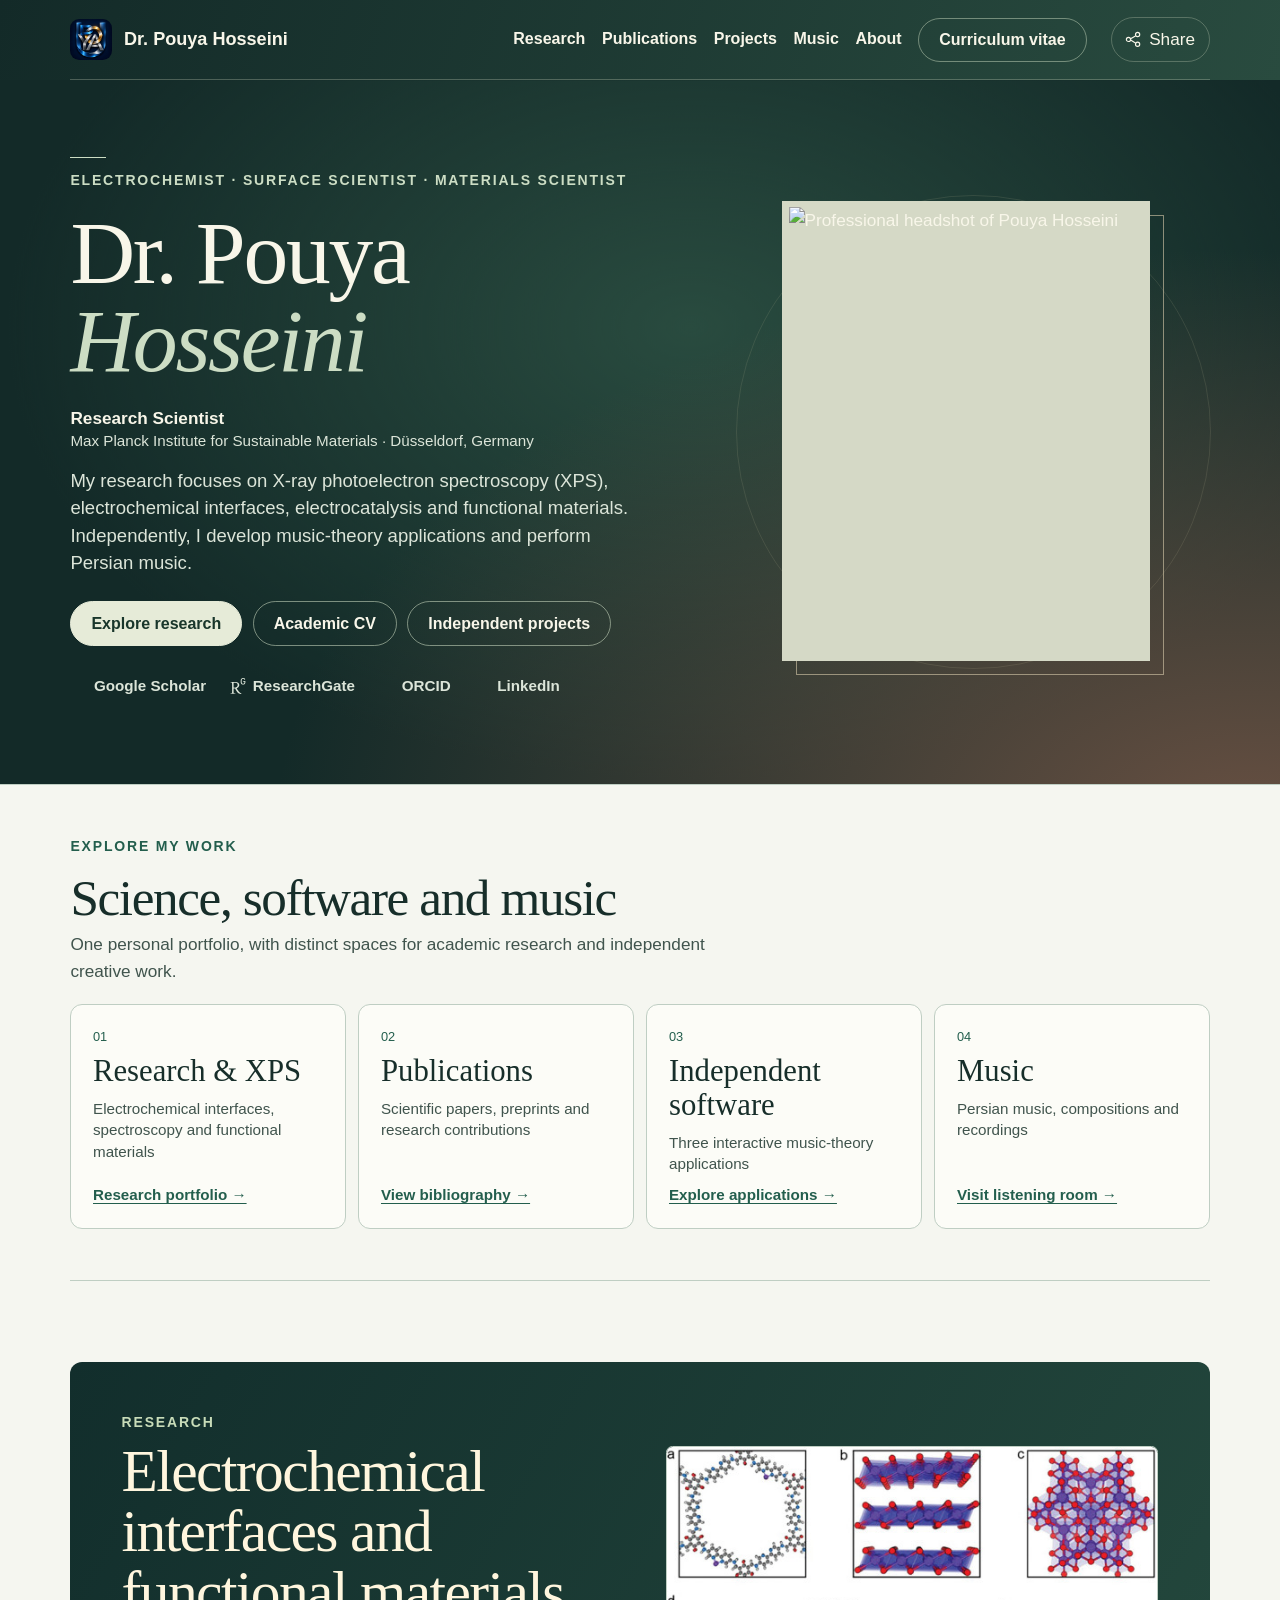
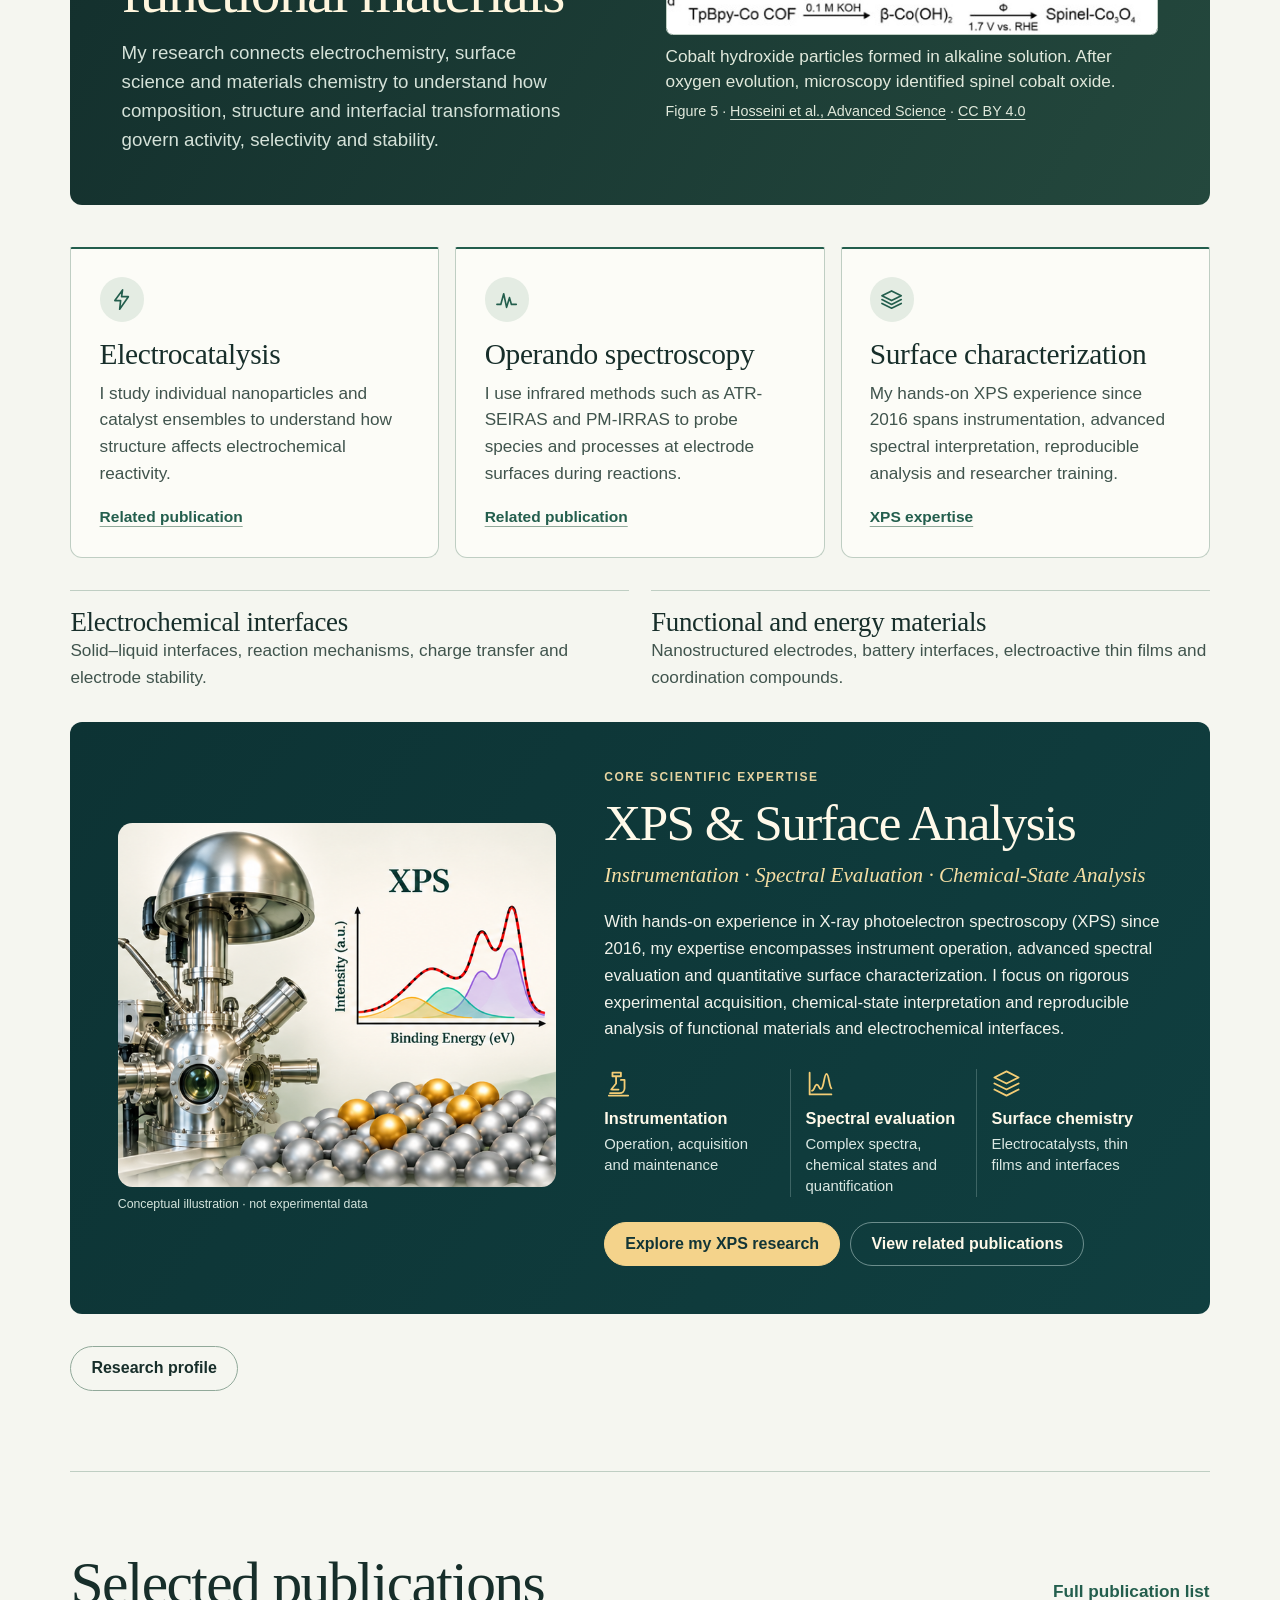
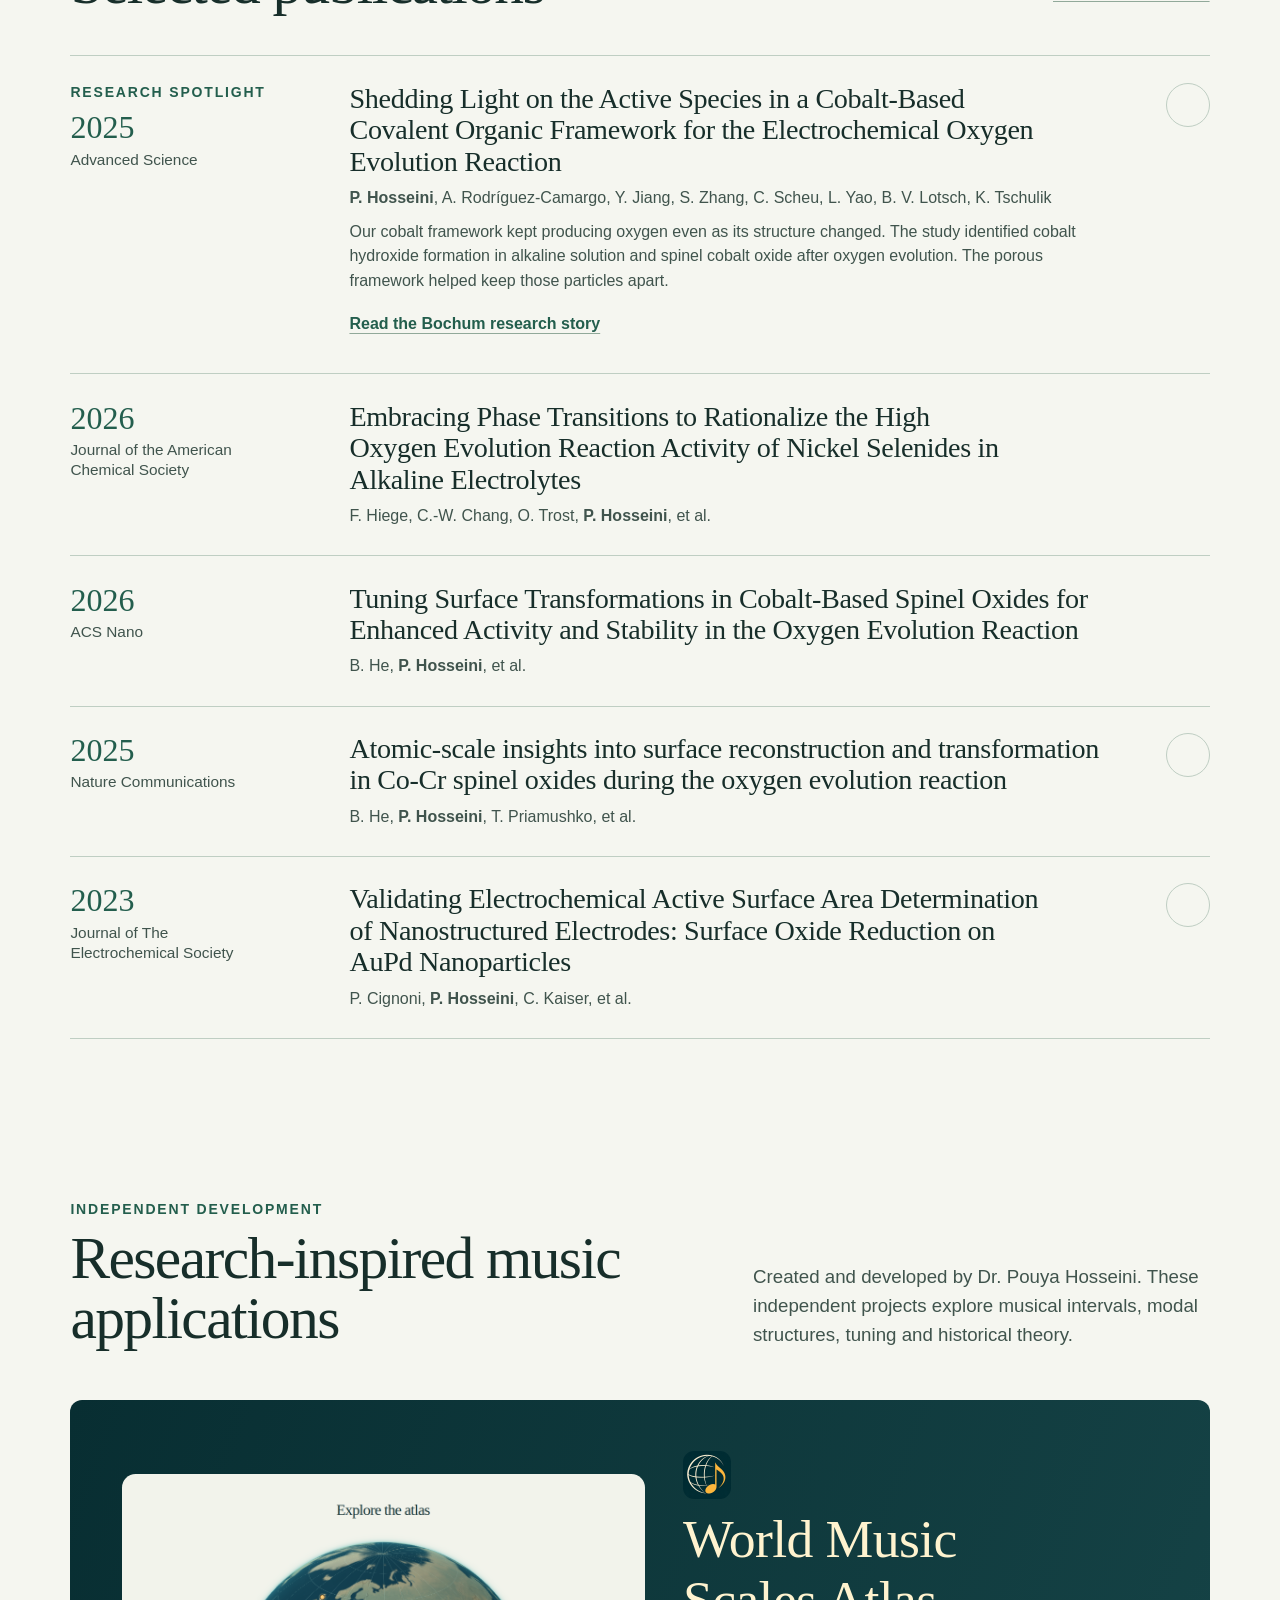
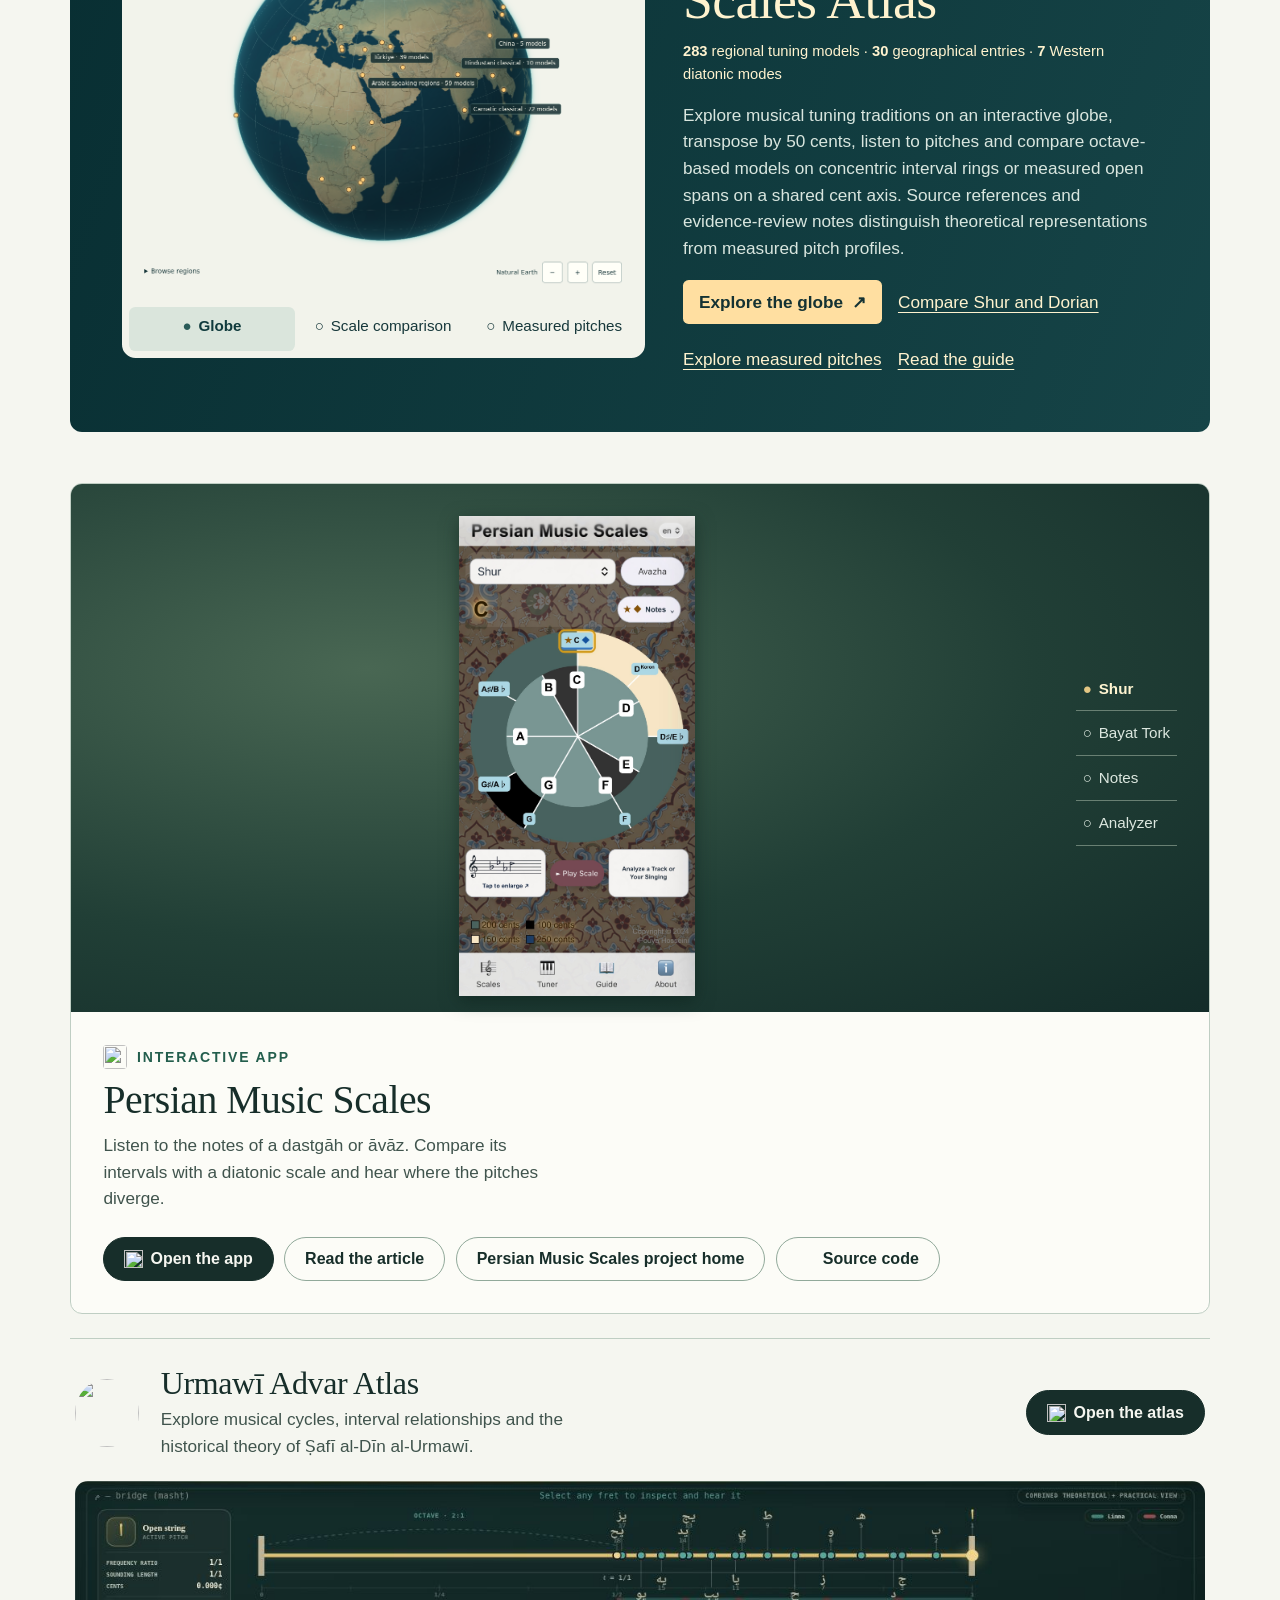
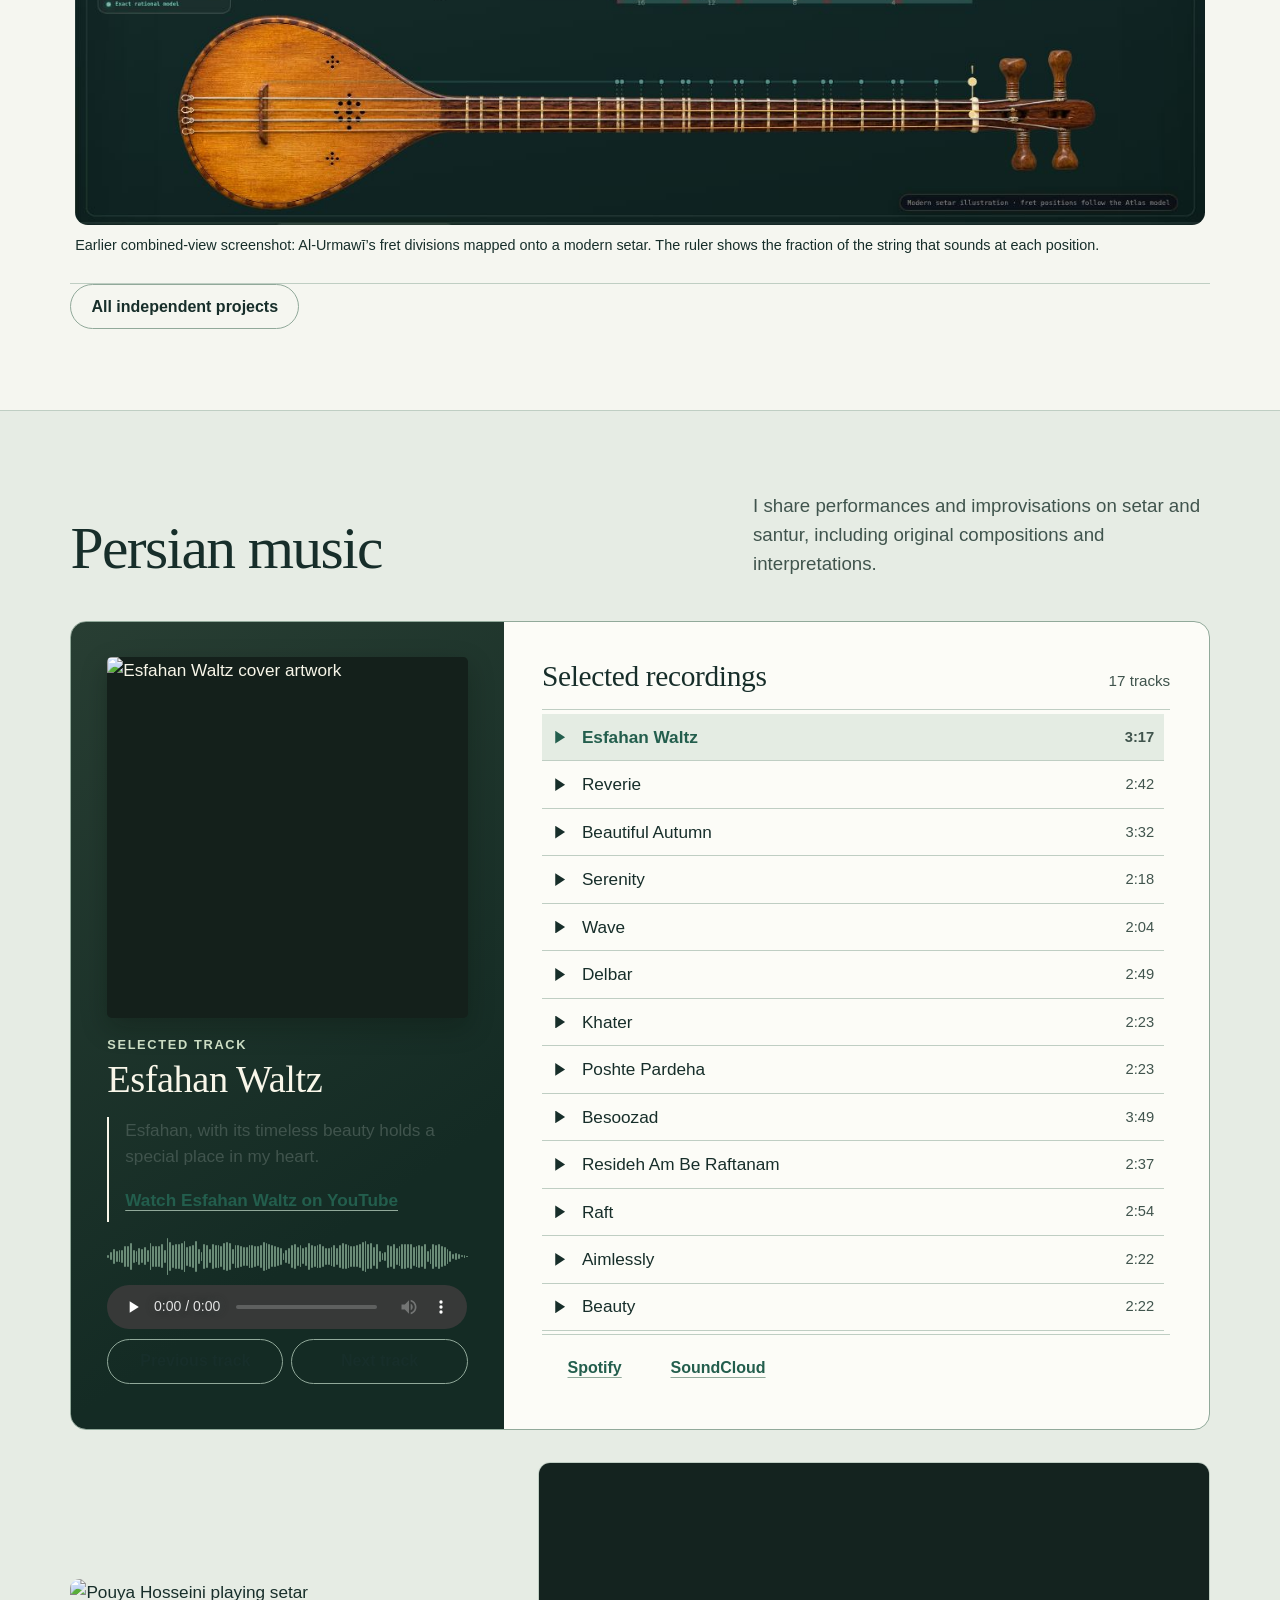
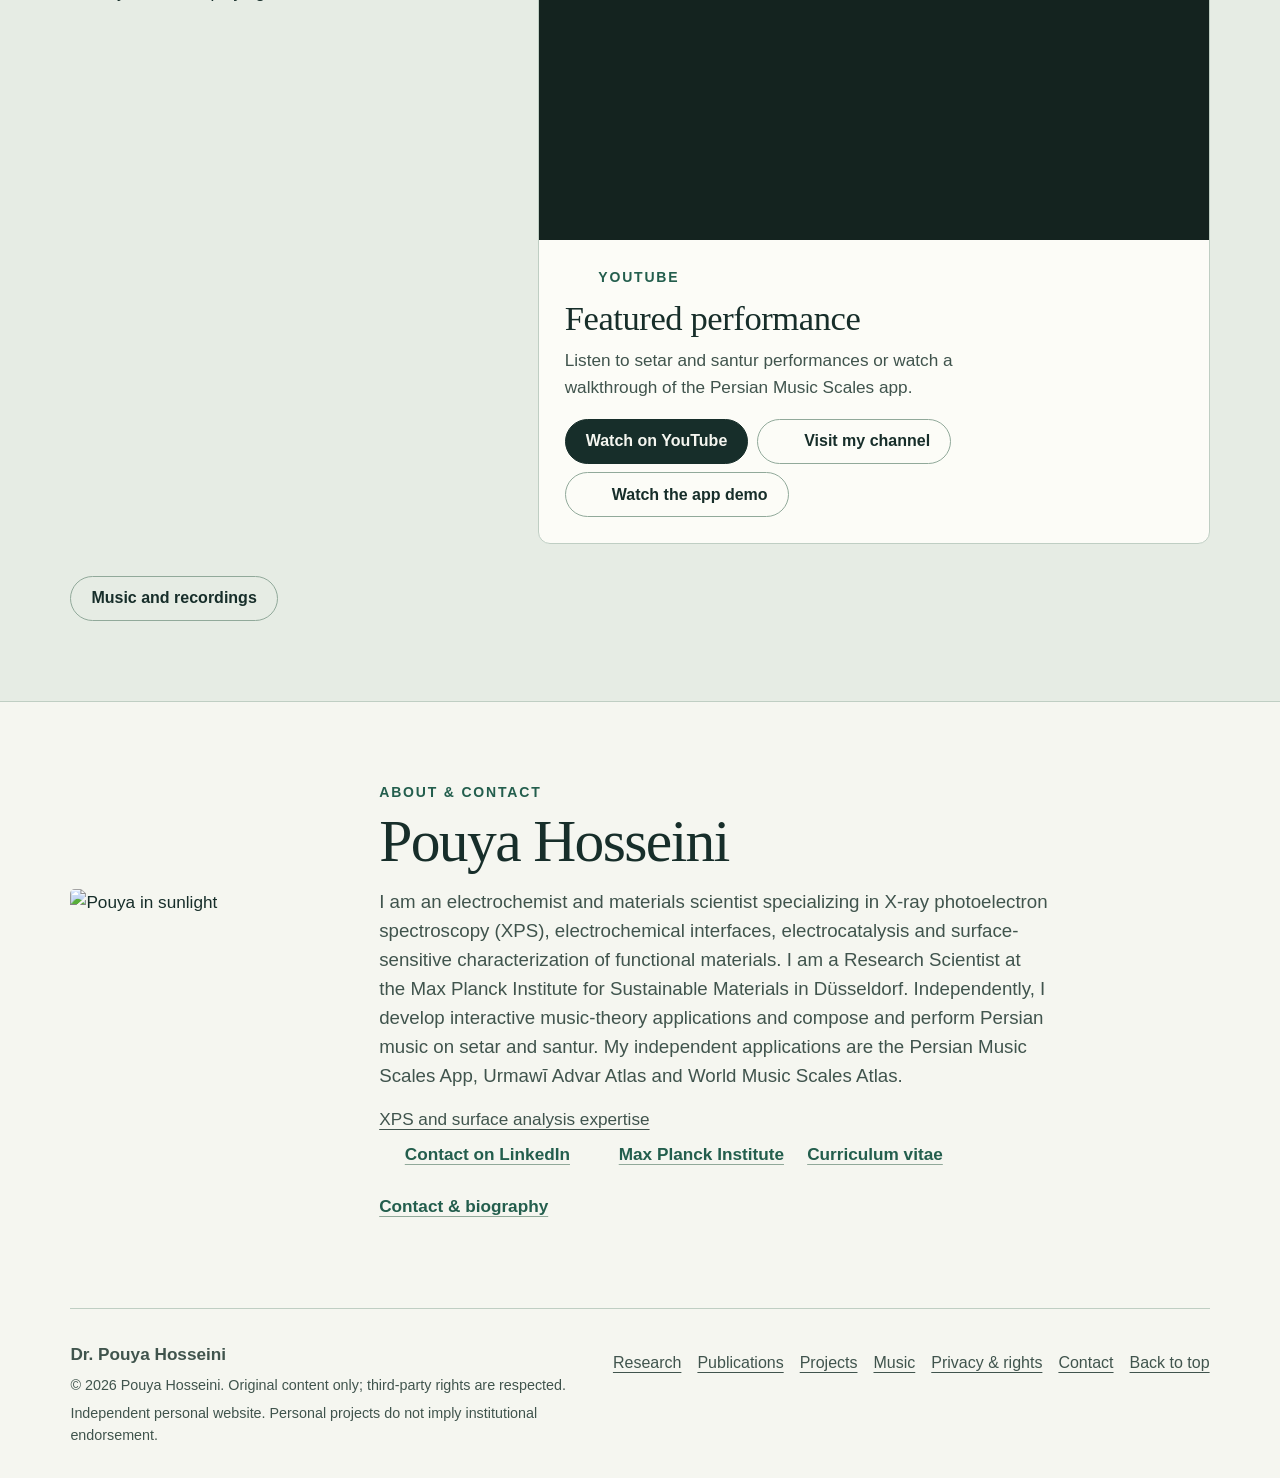
==== index.html @ 01d158df "Remove unnecessary music and publication controls and redundant CV link" ====
<!doctype html>
<html lang="en">
<head>
<meta name="google-site-verification" content="bar9iVDKejX30uUGMR7PgldOZCrXmeHWHFh6p5Cgv7w" />
<meta charset="utf-8">
<meta name="viewport" content="width=device-width, initial-scale=1">
<title>Dr. Pouya Hosseini | Electrochemist &amp; Materials Scientist</title>
<meta name="description" content="Electrochemist, XPS specialist and materials scientist at the Max Planck Institute for Sustainable Materials. Research, publications, independent apps and Persian music.">
<meta property="og:image" content="https://drpouyahosseini.github.io/pouya-hosseini-940.webp">
<meta property="og:image:alt" content="Portrait of Pouya Hosseini">
<link rel="canonical" href="https://drpouyahosseini.github.io/">
<meta property="og:url" content="https://drpouyahosseini.github.io/">
<meta property="og:site_name" content="Pouya Hosseini">
<meta name="robots" content="max-image-preview:large">
<meta property="og:type" content="profile">
<meta property="og:title" content="Dr. Pouya Hosseini | Electrochemist &amp; Materials Scientist">
<meta property="og:description" content="Electrochemist, XPS specialist and materials scientist at the Max Planck Institute for Sustainable Materials. Research, publications, independent apps and Persian music.">
<link rel="icon" href="/favicon.ico" type="image/x-icon" sizes="any">
<link rel="icon" href="/pouya-192.png" type="image/png" sizes="192x192">
<link rel="apple-touch-icon" sizes="180x180" href="/apple-touch-icon.png">
<meta name="apple-mobile-web-app-title" content="Pouya Hosseini">
<link rel="manifest" href="/site.webmanifest">
<meta name="color-scheme" content="light dark">
<meta name="theme-color" content="#162e2b" media="(prefers-color-scheme: light)">
<meta name="theme-color" content="#0c201e" media="(prefers-color-scheme: dark)">
<link rel="preload" as="font" type="font/woff2" href="instrument-regular.woff2" crossorigin>
<link rel="stylesheet" href="style.css?v=20261128-profile"><link rel="stylesheet" href="revision.css?v=20261128-xps-illustrated">
<script src="site.js?v=20261128-profile" defer></script>
<script type="application/ld+json">
{
  "@context": "https://schema.org",
  "@graph": [
    {
      "@type": "ProfilePage",
      "url": "https://drpouyahosseini.github.io/",
      "@id": "https://drpouyahosseini.github.io/#profile",
      "mainEntity": {
        "@id": "https://drpouyahosseini.github.io/#pouya"
      },
      "primaryImageOfPage": {
        "@id": "https://drpouyahosseini.github.io/#portrait"
      },
      "isPartOf": {
        "@id": "https://drpouyahosseini.github.io/#website"
      }
    },
    {
      "@type": "Person",
      "@id": "https://drpouyahosseini.github.io/#pouya",
      "name": "Pouya Hosseini",
      "url": "https://drpouyahosseini.github.io/",
      "description": "I am an electrochemist and materials scientist specializing in X-ray photoelectron spectroscopy (XPS), electrochemical interfaces, electrocatalysis and surface-sensitive characterization of functional materials. I am a Research Scientist at the Max Planck Institute for Sustainable Materials in Düsseldorf. Independently, I develop interactive music-theory applications and compose and perform Persian music on setar and santur.",
      "knowsAbout": [
        "Electrocatalysis",
        "Surface science",
        "Spectroelectrochemistry",
        "Persian classical music",
        "Materials science",
        "Electrochemical interfaces",
        "Functional materials",
        "Music theory",
        "X-ray photoelectron spectroscopy (XPS)",
        "Near-ambient-pressure XPS (NAP-XPS)",
        "Hard X-ray photoelectron spectroscopy (HAXPES)",
        "Chemical-state analysis",
        "Transition-metal spectral interpretation",
        "Surface analysis"
      ],
      "sameAs": [
        "https://orcid.org/0000-0003-4492-0004",
        "https://scholar.google.com/citations?user=VgER-GUAAAAJ",
        "https://www.linkedin.com/in/drpouyahosseini/",
        "https://www.youtube.com/@pouya-hosseini",
        "https://open.spotify.com/artist/6IGpSoSxe7j5bQ7zwPnsP1",
        "https://soundcloud.com/pouyahosseini"
      ],
      "honorificPrefix": "Dr.",
      "image": [
        {
          "@id": "https://drpouyahosseini.github.io/#portrait"
        }
      ],
      "jobTitle": "Research Scientist",
      "alumniOf": {
        "@type": "CollegeOrUniversity",
        "name": "Carl von Ossietzky University of Oldenburg"
      },
      "worksFor": {
        "@type": "Organization",
        "name": "Max Planck Institute for Sustainable Materials",
        "url": "https://www.mpie.de/"
      },
      "subjectOf": [
        {
          "@id": "https://persianmusicscales.github.io/Persian-Music-Scales-App/#app"
        },
        {
          "@id": "https://persianmusicscales.github.io/urmawi-advar-atlas/#app"
        },
        {
          "@id": "https://worldmusicscalesatlas.github.io/#app"
        },
        {
          "@id": "https://drpouyahosseini.github.io/cv.html#page"
        },
        {
          "@id": "https://drpouyahosseini.github.io/research.html#page"
        }
      ]
    },
    {
      "@type": "WebSite",
      "@id": "https://drpouyahosseini.github.io/#website",
      "name": "Pouya Hosseini",
      "url": "https://drpouyahosseini.github.io/",
      "publisher": {
        "@id": "https://drpouyahosseini.github.io/#pouya"
      }
    },
    {
      "@type": "ImageObject",
      "@id": "https://drpouyahosseini.github.io/#portrait",
      "contentUrl": "https://drpouyahosseini.github.io/pouya-hosseini-940.webp",
      "width": 940,
      "height": 1254,
      "caption": "Portrait of Pouya Hosseini"
    },
    {
      "@type": "WebApplication",
      "name": "Persian Music Scales App",
      "url": "https://persianmusicscales.github.io/Persian-Music-Scales-App/",
      "creator": {
        "@id": "https://drpouyahosseini.github.io/#pouya"
      },
      "@id": "https://persianmusicscales.github.io/Persian-Music-Scales-App/#app",
      "applicationCategory": "EducationalApplication",
      "operatingSystem": "Web browser"
    },
    {
      "@type": "WebApplication",
      "name": "Urmawī Advar Atlas",
      "url": "https://persianmusicscales.github.io/urmawi-advar-atlas/",
      "creator": {
        "@id": "https://drpouyahosseini.github.io/#pouya"
      },
      "@id": "https://persianmusicscales.github.io/urmawi-advar-atlas/#app",
      "applicationCategory": "EducationalApplication",
      "operatingSystem": "Web browser"
    },
    {
      "@type": "WebApplication",
      "@id": "https://worldmusicscalesatlas.github.io/#app",
      "name": "World Music Scales Atlas",
      "url": "https://worldmusicscalesatlas.github.io/",
      "creator": {
        "@id": "https://drpouyahosseini.github.io/#pouya"
      },
      "applicationCategory": "EducationalApplication",
      "operatingSystem": "Web browser"
    },
    {
      "@type": "MusicRecording",
      "@id": "https://drpouyahosseini.github.io/#esfahan-waltz",
      "name": "Esfahan Waltz",
      "byArtist": {
        "@id": "https://drpouyahosseini.github.io/#pouya"
      },
      "duration": "PT3M17S",
      "image": "https://drpouyahosseini.github.io/esfahan-waltz-cover.webp",
      "audio": {
        "@type": "AudioObject",
        "contentUrl": "https://drpouyahosseini.github.io/esfahan-waltz.mp3",
        "encodingFormat": "audio/mpeg"
      }
    },
    {
      "@type": "MusicRecording",
      "@id": "https://drpouyahosseini.github.io/#delangiz",
      "name": "Reverie",
      "byArtist": {
        "@id": "https://drpouyahosseini.github.io/#pouya"
      },
      "duration": "PT2M42S",
      "image": "https://drpouyahosseini.github.io/reverie-cover.png",
      "audio": {
        "@type": "AudioObject",
        "contentUrl": "https://drpouyahosseini.github.io/delangiz.mp3",
        "encodingFormat": "audio/mpeg"
      }
    },
    {
      "@type": "MusicRecording",
      "@id": "https://drpouyahosseini.github.io/#beautiful-autumn",
      "name": "Beautiful Autumn",
      "byArtist": {
        "@id": "https://drpouyahosseini.github.io/#pouya"
      },
      "duration": "PT3M32S",
      "image": "https://drpouyahosseini.github.io/beautiful-autumn-cover.webp",
      "audio": {
        "@type": "AudioObject",
        "contentUrl": "https://drpouyahosseini.github.io/beautiful-autumn.mp3",
        "encodingFormat": "audio/mpeg"
      }
    },
    {
      "@type": "MusicRecording",
      "@id": "https://drpouyahosseini.github.io/#serenity",
      "name": "Serenity",
      "byArtist": {
        "@id": "https://drpouyahosseini.github.io/#pouya"
      },
      "duration": "PT2M18S",
      "image": "https://drpouyahosseini.github.io/serenity-cover.webp",
      "audio": {
        "@type": "AudioObject",
        "contentUrl": "https://drpouyahosseini.github.io/serenity.mp3",
        "encodingFormat": "audio/mpeg"
      }
    },
    {
      "@type": "MusicRecording",
      "@id": "https://drpouyahosseini.github.io/#wave",
      "name": "Wave",
      "byArtist": {
        "@id": "https://drpouyahosseini.github.io/#pouya"
      },
      "duration": "PT2M4S",
      "image": "https://drpouyahosseini.github.io/wave-cover.webp",
      "audio": {
        "@type": "AudioObject",
        "contentUrl": "https://drpouyahosseini.github.io/wave.mp3",
        "encodingFormat": "audio/mpeg"
      }
    },
    {
      "@type": "MusicRecording",
      "@id": "https://drpouyahosseini.github.io/#delbar",
      "name": "Delbar",
      "byArtist": {
        "@id": "https://drpouyahosseini.github.io/#pouya"
      },
      "duration": "PT2M49S",
      "image": "https://drpouyahosseini.github.io/delbar-cover.webp",
      "audio": {
        "@type": "AudioObject",
        "contentUrl": "https://drpouyahosseini.github.io/delbar.mp3",
        "encodingFormat": "audio/mpeg"
      }
    },
    {
      "@type": "MusicRecording",
      "@id": "https://drpouyahosseini.github.io/#khater",
      "name": "Khater",
      "byArtist": {
        "@id": "https://drpouyahosseini.github.io/#pouya"
      },
      "duration": "PT2M23S",
      "image": "https://drpouyahosseini.github.io/khater-cover.webp",
      "audio": {
        "@type": "AudioObject",
        "contentUrl": "https://drpouyahosseini.github.io/khater.mp3",
        "encodingFormat": "audio/mpeg"
      }
    },
    {
      "@type": "MusicRecording",
      "@id": "https://drpouyahosseini.github.io/#poshte-pardeha",
      "name": "Poshte Pardeha",
      "byArtist": {
        "@id": "https://drpouyahosseini.github.io/#pouya"
      },
      "duration": "PT2M23S",
      "image": "https://drpouyahosseini.github.io/poshte-pardeha-cover.webp",
      "audio": {
        "@type": "AudioObject",
        "contentUrl": "https://drpouyahosseini.github.io/poshte-pardeha.mp3",
        "encodingFormat": "audio/mpeg"
      }
    },
    {
      "@type": "MusicRecording",
      "@id": "https://drpouyahosseini.github.io/#besoozad",
      "name": "Besoozad",
      "byArtist": {
        "@id": "https://drpouyahosseini.github.io/#pouya"
      },
      "duration": "PT3M49S",
      "image": "https://drpouyahosseini.github.io/besoozad-cover.webp",
      "audio": {
        "@type": "AudioObject",
        "contentUrl": "https://drpouyahosseini.github.io/besoozad.mp3",
        "encodingFormat": "audio/mpeg"
      }
    },
    {
      "@type": "MusicRecording",
      "@id": "https://drpouyahosseini.github.io/#reside-am",
      "name": "Resideh Am Be Raftanam",
      "byArtist": {
        "@id": "https://drpouyahosseini.github.io/#pouya"
      },
      "duration": "PT2M37S",
      "image": "https://drpouyahosseini.github.io/reside-am-cover.webp",
      "audio": {
        "@type": "AudioObject",
        "contentUrl": "https://drpouyahosseini.github.io/reside-am.mp3",
        "encodingFormat": "audio/mpeg"
      }
    },
    {
      "@type": "MusicRecording",
      "@id": "https://drpouyahosseini.github.io/#raft",
      "name": "Raft",
      "byArtist": {
        "@id": "https://drpouyahosseini.github.io/#pouya"
      },
      "duration": "PT2M54S",
      "image": "https://drpouyahosseini.github.io/raft-cover.webp",
      "audio": {
        "@type": "AudioObject",
        "contentUrl": "https://drpouyahosseini.github.io/raft.mp3",
        "encodingFormat": "audio/mpeg"
      }
    },
    {
      "@type": "MusicRecording",
      "@id": "https://drpouyahosseini.github.io/#aimlessly",
      "name": "Aimlessly",
      "byArtist": {
        "@id": "https://drpouyahosseini.github.io/#pouya"
      },
      "duration": "PT2M22S",
      "image": "https://drpouyahosseini.github.io/aimlessly-cover.webp",
      "audio": {
        "@type": "AudioObject",
        "contentUrl": "https://drpouyahosseini.github.io/aimlessly.mp3",
        "encodingFormat": "audio/mpeg"
      }
    },
    {
      "@type": "MusicRecording",
      "@id": "https://drpouyahosseini.github.io/#beauty",
      "name": "Beauty",
      "byArtist": {
        "@id": "https://drpouyahosseini.github.io/#pouya"
      },
      "duration": "PT2M22S",
      "image": "https://drpouyahosseini.github.io/beauty-cover.webp",
      "audio": {
        "@type": "AudioObject",
        "contentUrl": "https://drpouyahosseini.github.io/beauty.mp3",
        "encodingFormat": "audio/mpeg"
      }
    },
    {
      "@type": "MusicRecording",
      "@id": "https://drpouyahosseini.github.io/#bittersweet",
      "name": "Bittersweet",
      "byArtist": {
        "@id": "https://drpouyahosseini.github.io/#pouya"
      },
      "duration": "PT4M12S",
      "image": "https://drpouyahosseini.github.io/bittersweet-cover.webp",
      "audio": {
        "@type": "AudioObject",
        "contentUrl": "https://drpouyahosseini.github.io/bittersweet.mp3",
        "encodingFormat": "audio/mpeg"
      }
    },
    {
      "@type": "MusicRecording",
      "@id": "https://drpouyahosseini.github.io/#simplicity",
      "name": "Simplicity",
      "byArtist": {
        "@id": "https://drpouyahosseini.github.io/#pouya"
      },
      "duration": "PT2M8S",
      "image": "https://drpouyahosseini.github.io/simplicity-cover.webp",
      "audio": {
        "@type": "AudioObject",
        "contentUrl": "https://drpouyahosseini.github.io/simplicity.mp3",
        "encodingFormat": "audio/mpeg"
      }
    },
    {
      "@type": "MusicRecording",
      "@id": "https://drpouyahosseini.github.io/#the-way",
      "name": "The Way",
      "byArtist": {
        "@id": "https://drpouyahosseini.github.io/#pouya"
      },
      "duration": "PT3M19S",
      "image": "https://drpouyahosseini.github.io/the-way-cover.webp",
      "audio": {
        "@type": "AudioObject",
        "contentUrl": "https://drpouyahosseini.github.io/the-way.mp3",
        "encodingFormat": "audio/mpeg"
      }
    },
    {
      "@type": "MusicRecording",
      "@id": "https://drpouyahosseini.github.io/#unburden",
      "name": "Unburden",
      "byArtist": {
        "@id": "https://drpouyahosseini.github.io/#pouya"
      },
      "duration": "PT3M8S",
      "image": "https://drpouyahosseini.github.io/unburden-cover.webp",
      "audio": {
        "@type": "AudioObject",
        "contentUrl": "https://drpouyahosseini.github.io/unburden.mp3",
        "encodingFormat": "audio/mpeg"
      }
    }
  ]
}
</script>
<link rel="stylesheet" href="cv.css?v=20261128-profile" id="cv-styles" media="not all">
<script defer src="recordings.js?v=20261128-simple"></script>
<script defer src="portfolio-nav.js?v=20261128-profile"></script>

<meta name="twitter:card" content="summary_large_image"><meta name="twitter:title" content="Dr. Pouya Hosseini | Electrochemist &amp; Materials Scientist"><meta name="twitter:description" content="Electrochemist, XPS specialist and materials scientist at the Max Planck Institute for Sustainable Materials. Research, publications, independent apps and Persian music."><meta name="twitter:image" content="https://drpouyahosseini.github.io/pouya-hosseini-940.webp"><link rel="stylesheet" href="portfolio-upgrade.css?v=20261128-simple"><script defer src="portfolio-enhancements.js?v=20261128-simple"></script></head>
<body id="top">
<a class="skip" href="#main">Skip to content</a>
<div class="nav-band">
  <header class="mast wrap">
    <a class="brand" href="#top" aria-label="Pouya Hosseini, homepage">
      <img class="brand-mark" src="pouya-mark.webp" style="border-radius:22%;object-fit:contain" alt="" width="41" height="41"><span>Dr. Pouya Hosseini</span>
    </a>
    <button class="menu-toggle" type="button" aria-expanded="false" aria-controls="site-nav" hidden>
      <span class="menu-glyph" aria-hidden="true"></span><span>Menu</span>
    </button>
    <nav class="site-nav" id="site-nav" aria-label="Main navigation">
      <a href="#research">Research</a>
      <a href="#publications">Publications</a>
      <a href="#projects">Projects</a>
      <a href="#music">Music</a>
      <a href="#about">About</a>
      <a href="cv.html" class="nav-cv">Curriculum vitae</a>
    </nav>
    <button class="share-page" aria-label="Share this page" title="Share this page" hidden><svg viewBox="0 0 24 24" fill="none" stroke="currentColor" stroke-width="1.7" aria-hidden="true"><circle cx="18" cy="5" r="3"/><circle cx="5" cy="12" r="3"/><circle cx="18" cy="19" r="3"/><path d="m8 11 7-4M8 13l7 4"/></svg><span>Share</span></button>
  </header></div>
<div class="opening">
  <section class="hero wrap" id="pouya" aria-labelledby="name">
    <div class="hero-copy">
      <p class="eyebrow hero-role">Electrochemist · Surface Scientist · Materials Scientist</p>
      <h1 id="name">Dr. Pouya <em>Hosseini</em></h1><p class="affiliation">Research Scientist<span>Max Planck Institute for Sustainable Materials · Düsseldorf, Germany</span></p>
      <p class="intro">My research focuses on X-ray photoelectron spectroscopy (XPS), electrochemical interfaces, electrocatalysis and functional materials. Independently, I develop music-theory applications and perform Persian music.</p>
      <div class="actions hero-actions"><a class="button primary" href="#research">Explore research</a><a class="button" href="cv.html">Academic CV</a><a class="button" href="#projects">Independent projects</a></div>
      <div class="profiles" aria-label="Professional profiles"><a href="https://scholar.google.com/citations?user=VgER-GUAAAAJ"><span class="service-icon brand-googlescholar" aria-hidden="true"></span>Google Scholar</a> <a href="https://www.researchgate.net/profile/Pouya-Hosseini"><span class="service-icon brand-researchgate" aria-hidden="true"></span>ResearchGate</a>
          <a href="https://orcid.org/0000-0003-4492-0004"><span class="service-icon brand-orcid" aria-hidden="true"></span>ORCID</a>
          <a href="https://www.linkedin.com/in/drpouyahosseini/"><span class="service-icon brand-linkedin" aria-hidden="true"></span>LinkedIn</a></div>
    </div>
    <div class="hero-art"><figure class="portrait"><img src="pouya-hosseini-640.webp"
            srcset="pouya-hosseini-640.webp 640w, pouya-hosseini-940.webp 940w"
            sizes="(max-width: 40rem) 36vw, (max-width: 70rem) 33vw, 370px" width="940" height="1254" fetchpriority="high" alt="Professional headshot of Pouya Hosseini"></figure></div>
  </section>
</div>
<main id="main">
<section class="portfolio-directory wrap" aria-labelledby="directory-title">
  <div class="directory-heading"><p class="eyebrow">Explore my work</p><h2 id="directory-title">Science, software and music</h2><p>One personal portfolio, with distinct spaces for academic research and independent creative work.</p></div>
  <div class="directory-grid">
    <a href="research.html"><span class="directory-number" aria-hidden="true">01</span><strong>Research &amp; XPS</strong><span>Electrochemical interfaces, spectroscopy and functional materials</span><span class="directory-link">Research portfolio →</span></a>
    <a href="publications.html"><span class="directory-number" aria-hidden="true">02</span><strong>Publications</strong><span>Scientific papers, preprints and research contributions</span><span class="directory-link">View bibliography →</span></a>
    <a href="projects.html"><span class="directory-number" aria-hidden="true">03</span><strong>Independent software</strong><span>Three interactive music-theory applications</span><span class="directory-link">Explore applications →</span></a>
    <a href="music.html"><span class="directory-number" aria-hidden="true">04</span><strong>Music</strong><span>Persian music, compositions and recordings</span><span class="directory-link">Visit listening room →</span></a>
  </div>
</section>
  <section id="research" class="section wrap" aria-labelledby="research-title">
    <div class="section-lead research-opening">
      <div><p class="eyebrow">Research</p><h2 id="research-title">Electrochemical interfaces and functional materials</h2></div>
      <p>My research connects electrochemistry, surface science and materials chemistry to understand how composition, structure and interfacial transformations govern activity, selectivity and stability.</p>
<figure class="catalyst-figure"><a href="cobalt-figure.jpg" id="view-catalyst" aria-label="Enlarge catalyst figure"><img src="cobalt-figure.jpg" width="546" height="209" loading="lazy" alt="Structural models of framework-bound cobalt, cobalt hydroxide and spinel cobalt oxide."></a>
          <figcaption>Cobalt hydroxide particles formed in alkaline solution. After oxygen evolution, microscopy identified spinel cobalt oxide. <small>Figure 5 · <a href="https://doi.org/10.1002/advs.202413555">Hosseini et al., Advanced Science</a> · <a href="https://creativecommons.org/licenses/by/4.0/">CC BY 4.0</a></small></figcaption></figure>    </div>
    <div class="research-grid">
      <article class="method">
        <a class="method-link" href="#aupd-surface-area" aria-labelledby="electrocatalysis-label electrocatalysis-action" aria-describedby="electrocatalysis-description">
          <span class="method-icon" aria-hidden="true"><svg aria-hidden="true" width="22" height="22" viewbox="0 0 24 24" fill="none" stroke="currentColor" stroke-width="1.7" stroke-linejoin="round" stroke-linecap="round"><path d="M13 2 5 13h6l-1 9 9-13h-7z"></path></svg></span>
          <h3 id="electrocatalysis-label">Electrocatalysis</h3>
          <p id="electrocatalysis-description">I study individual nanoparticles and catalyst ensembles to understand how structure affects electrochemical reactivity.</p>
          <span id="electrocatalysis-action" class="method-action">Related publication</span>
        </a>
      </article>
<article class="method">
        <a class="method-link" href="#cobalt-active-species" aria-labelledby="operando-label operando-action" aria-describedby="operando-description">
          <span class="method-icon" aria-hidden="true"><svg aria-hidden="true" width="22" height="22" viewbox="0 0 24 24" fill="none" stroke="currentColor" stroke-width="1.7" stroke-linejoin="round" stroke-linecap="round"><path d="M2 17h4l3-11 3 14 3-10 2 7h5"></path></svg></span>
          <h3 id="operando-label">Operando spectroscopy</h3>
          <p id="operando-description">I use infrared methods such as ATR-SEIRAS and PM-IRRAS to probe species and processes at electrode surfaces during reactions.</p>
          <span id="operando-action" class="method-action">Related publication</span>
        </a>
      </article>
<article class="method">
        <a class="method-link" href="#xps-expertise" aria-labelledby="surface-characterization-label surface-characterization-action" aria-describedby="surface-characterization-description">
          <span class="method-icon" aria-hidden="true"><svg aria-hidden="true" width="22" height="22" viewbox="0 0 24 24" fill="none" stroke="currentColor" stroke-width="1.7" stroke-linejoin="round" stroke-linecap="round"><path d="M2 8l10-5 10 5-10 5z M2 12l10 5 10-5 M2 16l10 5 10-5"></path></svg></span>
          <h3 id="surface-characterization-label">Surface characterization</h3>
          <p id="surface-characterization-description">My hands-on XPS experience since 2016 spans instrumentation, advanced spectral interpretation, reproducible analysis and researcher training.</p>
          <span id="surface-characterization-action" class="method-action">XPS expertise</span>
        </a>
      </article>
    </div>
  <div class="additional-themes"><article><h3>Electrochemical interfaces</h3><p>Solid–liquid interfaces, reaction mechanisms, charge transfer and electrode stability.</p></article><article><h3>Functional and energy materials</h3><p>Nanostructured electrodes, battery interfaces, electroactive thin films and coordination compounds.</p></article></div><section id="xps-expertise" class="xps-feature" aria-labelledby="xps-title"><div class="xps-showcase"><figure class="xps-art"><img src="xps-approved-artwork.png" alt="Conceptual illustration of an XPS vacuum instrument, a schematic spectrum with colored components, and a model atomic surface." width="683" height="566" loading="lazy" decoding="async"><figcaption>Conceptual illustration · not experimental data</figcaption></figure><div class="xps-showcase-copy"><p class="eyebrow">Core scientific expertise</p><h3 id="xps-title">XPS &amp; Surface Analysis</h3><p class="xps-tagline">Instrumentation · Spectral Evaluation · Chemical-State Analysis</p><p class="xps-summary">With hands-on experience in X-ray photoelectron spectroscopy (XPS) since 2016, my expertise encompasses instrument operation, advanced spectral evaluation and quantitative surface characterization. I focus on rigorous experimental acquisition, chemical-state interpretation and reproducible analysis of functional materials and electrochemical interfaces.</p><div class="xps-focus"><div><svg aria-hidden="true" width="29" height="29" viewBox="0 0 24 24" fill="none" stroke="currentColor" stroke-width="1.5" stroke-linecap="round" stroke-linejoin="round"><path d="M7 3h7v3H7zM10 6v6m4-3h3v7a4 4 0 0 1-4 4H5m2-3h5m-8 5h16M6 17l4-5"/></svg><strong>Instrumentation</strong><span>Operation, acquisition and maintenance</span></div><div><svg aria-hidden="true" width="29" height="29" viewBox="0 0 24 24" fill="none" stroke="currentColor" stroke-width="1.5" stroke-linecap="round" stroke-linejoin="round"><path d="M3 3v18h18M5 18c2 0 2-5 4-5s2 5 4 3 2-12 4-12 2 10 4 12"/></svg><strong>Spectral evaluation</strong><span>Complex spectra, chemical states and quantification</span></div><div><svg aria-hidden="true" width="29" height="29" viewBox="0 0 24 24" fill="none" stroke="currentColor" stroke-width="1.5" stroke-linecap="round" stroke-linejoin="round"><path d="m2 7 10-5 10 5-10 5zM2 12l10 5 10-5M2 17l10 5 10-5"/></svg><strong>Surface chemistry</strong><span>Electrocatalysts, thin films and interfaces</span></div></div><div class="actions xps-actions"><a class="button primary" href="research.html#xps-expertise">Explore my XPS research</a><a class="button" href="research.html#xps-publications">View related publications</a></div></div></div></section><p><a class="button" href="research.html">Research profile</a></p></section>
  <section id="publications" class="publications section wrap" aria-labelledby="pub-title">
    <div class="section-heading"><h2 id="pub-title">Selected publications</h2><a class="text-link" href="publications.html">Full publication list</a></div>
    <div class="papers"><article class="paper" id="cobalt-active-species" tabindex="-1">
        <div class="paper-meta"><span class="eyebrow">Research spotlight</span><time>2025</time><p>Advanced Science</p></div>
        <div class="paper-body"><h3><a href="https://doi.org/10.1002/advs.202413555">Shedding Light on the Active Species in a Cobalt-Based Covalent Organic Framework for the Electrochemical Oxygen Evolution Reaction</a></h3>
          <p><strong>P. Hosseini</strong>, A. Rodríguez-Camargo, Y. Jiang, S. Zhang, C. Scheu, L. Yao, B. V. Lotsch, K. Tschulik</p><p>Our cobalt framework kept producing oxygen even as its structure changed. The study identified cobalt hydroxide formation in alkaline solution and spinel cobalt oxide after oxygen evolution. The porous framework helped keep those particles apart.</p><p><a class="text-link" href="https://news.rub.de/english/press-releases/2024-11-26-electrochemistry-how-catalysts-secretly-lose-their-stability">Read the Bochum research story</a></p>
          </div>
        <a href="https://doi.org/10.1002/advs.202413555" class="paper-doi" aria-label="DOI for Shedding Light on the Active Species in a Cobalt-Based Covalent Organic Framework for the Electrochemical Oxygen Evolution Reaction"><span class="service-icon brand-doi" aria-hidden="true"></span></a>
      </article>
      <article class="paper"><div class="paper-meta"><time>2026</time><p>Journal of the American Chemical Society</p></div><div class="paper-body"><h3><a href="https://doi.org/10.1021/jacs.6c09277">Embracing Phase Transitions to Rationalize the High Oxygen Evolution Reaction Activity of Nickel Selenides in Alkaline Electrolytes</a></h3><p>F. Hiege, C.-W. Chang, O. Trost, <strong>P. Hosseini</strong>, et al.</p></div></article>
<article class="paper"><div class="paper-meta"><time>2026</time><p>ACS Nano</p></div><div class="paper-body"><h3><a href="https://doi.org/10.1021/acsnano.6c15513">Tuning Surface Transformations in Cobalt-Based Spinel Oxides for Enhanced Activity and Stability in the Oxygen Evolution Reaction</a></h3><p>B. He, <strong>P. Hosseini</strong>, et al.</p></div></article>
<article class="paper" id="spinel-surfaces" tabindex="-1">
        <div class="paper-meta"><time>2025</time><p>Nature Communications</p></div>
        <div class="paper-body"><h3><a href="https://doi.org/10.1038/s41467-025-65626-x">Atomic-scale insights into surface reconstruction and transformation in Co-Cr spinel oxides during the oxygen evolution reaction</a></h3>
          <p>B. He, <strong>P. Hosseini</strong>, T. Priamushko, et al.</p></div>
        <a href="https://doi.org/10.1038/s41467-025-65626-x" class="paper-doi" aria-label="DOI for Atomic-scale insights into surface reconstruction and transformation in Co-Cr spinel oxides during the oxygen evolution reaction"><span class="service-icon brand-doi" aria-hidden="true"></span></a>
      </article>

<article class="paper" id="aupd-surface-area" tabindex="-1">
        <div class="paper-meta"><time>2023</time><p>Journal of The Electrochemical Society</p></div>
        <div class="paper-body"><h3><a href="https://doi.org/10.1149/1945-7111/ad09f8">Validating Electrochemical Active Surface Area Determination of Nanostructured Electrodes: Surface Oxide Reduction on AuPd Nanoparticles</a></h3>
          <p>P. Cignoni, <strong>P. Hosseini</strong>, C. Kaiser, et al.</p></div>
        <a href="https://doi.org/10.1149/1945-7111/ad09f8" class="paper-doi" aria-label="DOI for Validating Electrochemical Active Surface Area Determination of Nanostructured Electrodes: Surface Oxide Reduction on AuPd Nanoparticles"><span class="service-icon brand-doi" aria-hidden="true"></span></a>
      </article>
    </div>
  </section>
  <section id="projects" class="section wrap independent-projects" aria-labelledby="projects-title"><div class="section-lead"><div><p class="eyebrow">Independent development</p><h2 id="projects-title">Research-inspired music applications</h2></div><p>Created and developed by Dr. Pouya Hosseini. These independent projects explore musical intervals, modal structures, tuning and historical theory.</p></div><section class="world-atlas-feature" id="world-music-scales-atlas" aria-labelledby="world-atlas-title">
        <fieldset class="scale-gallery atlas-gallery">
          <legend>World Music Scales Atlas screenshots</legend>
          <input type="radio" name="atlas-view" id="atlas-view-globe" checked><label for="atlas-view-globe">Globe</label><img src="atlas-current-globe.png" width="1080" height="825" loading="lazy" alt="Interactive Atlas globe with updated geographical coverage and regional model counts">
          <input type="radio" name="atlas-view" id="atlas-view-comparison"><label for="atlas-view-comparison">Scale comparison</label><img src="atlas-current-comparison.png" width="780" height="868" loading="lazy" alt="C Shur and Dorian compared on concentric microtonal interval rings">
          <input type="radio" name="atlas-view" id="atlas-view-open-span"><label for="atlas-view-open-span">Measured pitches</label><img src="atlas-current-open-span.png" width="780" height="962" loading="lazy" alt="Two measured Brazilian pífano pitch inventories compared on a shared cent axis without imposing octave closure">
        </fieldset>
        <div class="world-atlas-copy">
          <img src="world-atlas-logo.png" alt="" width="48" height="48" loading="lazy">
          <h3 id="world-atlas-title">World Music Scales Atlas</h3>
          <p class="atlas-catalog-stat"><strong>283</strong> regional tuning models · <strong>30</strong> geographical entries · <strong>7</strong> Western diatonic modes</p>
          <p>Explore musical tuning traditions on an interactive globe, transpose by 50 cents, listen to pitches and compare octave-based models on concentric interval rings or measured open spans on a shared cent axis. Source references and evidence-review notes distinguish theoretical representations from measured pitch profiles.</p>
          <div class="world-atlas-actions">
            <a class="world-atlas-open" href="https://worldmusicscalesatlas.github.io/">Explore the globe <span aria-hidden="true">↗</span></a>
            <a href="https://worldmusicscalesatlas.github.io/?model=IR-MT-01&amp;tonic=0&amp;comparison=mode-dorian">Compare Shur and Dorian</a>
            <a href="https://worldmusicscalesatlas.github.io/?model=B11-BR-PIFANO-MEIA&amp;tonic=0&amp;comparison=B11-BR-PIFANO-TRES">Explore measured pitches</a>
            <a href="https://worldmusicscalesatlas.github.io/guide.html">Read the guide</a>
          </div>
        </div>
      </section><div id="music-projects" class="projects">
        <article class="project-card">
          <fieldset class="scale-gallery"><legend>Screenshots</legend>
<input type="radio" name="scale-view" id="view-shur" checked><label for="view-shur">Shur</label><img src="shur.jpeg" alt="Shur scale on C with the interval wheel and playback controls" loading="lazy">
<input type="radio" name="scale-view" id="view-bayat-tork" ><label for="view-bayat-tork">Bayat Tork</label><img src="bayat-tork-new.jpeg" alt="Bayat Tork with D sharp highlighted on the scale wheel" loading="lazy">
<input type="radio" name="scale-view" id="view-scale-notes" ><label for="view-scale-notes">Notes</label><img src="scale-notes.jpeg" alt="Notes and research sources for Bayat Tork" loading="lazy">
<input type="radio" name="scale-view" id="view-track-analyzer" ><label for="view-track-analyzer">Analyzer</label><img src="track-analyzer-new.jpeg" alt="Track Scale Analyzer with recording and analysis settings" loading="lazy">

</fieldset>
          <div class="project-text">
            <div class="project-type"><img src="persian-music-scales-icon.png" alt="" width="38" height="38"><p class="eyebrow">Interactive app</p></div>
            <h3>Persian Music Scales</h3><p>Listen to the notes of a dastgāh or āvāz. Compare its intervals with a diatonic scale and hear where the pitches diverge.</p>
            <div class="actions"><a class="button primary" href="https://persianmusicscales.github.io/Persian-Music-Scales-App/"><img class="service-icon" src="persian-music-scales-icon.png" alt="" width="22" height="22">Open the app</a><a class="button" href="https://persianmusicscales.github.io/en/article/">Read the article</a><a class="button" href="https://persianmusicscales.github.io/">Persian Music Scales project home</a><a class="button" href="https://github.com/PersianMusicScales/Persian-Music-Scales-App"><span aria-hidden="true" class="service-icon brand-github"></span>Source code</a></div>
          </div>
        </article>

      </div><article class="atlas">
        <img src="atlas.svg" alt="" loading="lazy" width="68" height="68">
        <div><h3>Urmawī Advar Atlas</h3><p>Explore musical cycles, interval relationships and the historical theory of Ṣafī al-Dīn al-Urmawī.</p></div>
        <div class="actions"><a class="button primary" href="https://persianmusicscales.github.io/urmawi-advar-atlas/"><img class="service-icon" src="atlas.svg" alt="" width="22" height="22">Open the atlas</a></div>
        <figure class="atlas-preview"><a href="https://persianmusicscales.github.io/urmawi-advar-atlas/" aria-label="Explore the Urmawī Advar Atlas"><img src="atlas-combined.jpg" width="1361" height="414" loading="lazy" alt="A four-string setar aligned with the Atlas fret diagram. The open string has a frequency ratio of 1/1 and a normalized sounding length of 1/1."></a><figcaption>Earlier combined-view screenshot: Al-Urmawī’s fret divisions mapped onto a modern setar. The ruler shows the fraction of the string that sounds at each position.</figcaption></figure>
      </article><p><a class="button" href="projects.html">All independent projects</a></p></section>
<section id="music" class="music" aria-labelledby="music-title">
    <div class="section wrap">
      <div class="section-lead"><h2 id="music-title">Persian music</h2>
        <p>I share performances and improvisations on setar and santur, including original compositions and interpretations.</p></div>
      <div class="listening-room" id="recordings">
        <section class="now-playing" aria-labelledby="current-track">
          <img id="track-cover" src="esfahan-waltz-cover.webp" width="640" height="640" alt="Esfahan Waltz cover artwork" loading="lazy">
          <div class="track-caption"><p id="play-state" class="eyebrow">Selected track</p><h3 id="current-track" dir="auto" aria-live="polite">Esfahan Waltz</h3></div>
            <aside id="esfahan-note"><p>Esfahan, with its timeless beauty holds a special place in my heart.</p><a class="text-link" href="https://youtu.be/katTH8K_2r0">Watch Esfahan Waltz on YouTube</a></aside><div class="waveform" aria-hidden="true"></div>
          <audio id="player" controls preload="none" aria-label="Esfahan Waltz" src="esfahan-waltz.mp3"></audio>
          <p id="play-message" role="status" hidden></p>
        </section>
        <section class="track-list" aria-labelledby="recording-title">
          <div class="list-heading"><h3 id="recording-title">Selected recordings</h3><span>17 tracks</span></div>
          <div class="track-scroller"><ol>
            <li><a class="track" href="esfahan-waltz.mp3" data-cover="esfahan-waltz-cover.webp" data-peaks="10,22,41,32,33,37,55,55,74,34,32,46,38,49,33,74,58,57,56,65,37,100,80,61,66,66,74,86,53,59,64,83,39,26,68,64,38,70,61,62,59,74,77,73,41,64,63,55,52,53,61,62,58,54,63,81,72,66,60,57,53,46,21,36,44,62,69,52,60,43,53,74,63,55,63,65,59,47,48,53,60,46,61,71,69,64,55,59,60,65,78,86,68,71,53,70,32,21,24,63,57,70,45,54,70,68,65,69,52,59,64,58,69,28,41,67,60,67,55,53,41,29,15,20,12,5,8,2"><span>Esfahan Waltz</span><small>3:17</small></a></li>
<li><a id="delangiz" class="track" href="delangiz.mp3" data-cover="reverie-cover.png" data-peaks="18,47,61,67,35,71,62,57,32,71,77,62,34,72,68,59,51,69,100,86,73,41,75,72,57,29,67,78,65,51,57,69,62,54,72,77,84,81,45,60,78,78,62,55,66,85,75,55,71,78,76,74,69,78,78,63,46,66,77,62,43,74,89,75,56,58,62,46,37,48,71,51,66,43,79,60,54,32,70,58,53,42,54,60,59,60,82,94,94,80,48,67,76,70,48,71,76,81,65,54,65,55,43,17,47,81,62,38,39,66,49,35,29,62,66,53,35,56,29,33,32,23,14,10,30,13,4,2"><span>Reverie</span><small dir="ltr">2:42</small></a></li>
<li><a id="beautiful-autumn" class="track" href="beautiful-autumn.mp3" data-cover="beautiful-autumn-cover.webp" data-peaks="73,38,35,37,48,38,41,77,81,71,54,55,60,46,75,94,73,60,84,83,84,72,55,48,44,33,56,78,100,78,89,71,58,62,59,43,54,44,66,74,78,60,38,62,58,51,49,72,96,76,77,58,63,54,56,59,59,58,60,60,49,53,50,55,52,55,76,75,77,73,70,62,82,63,57,68,77,67,66,58,59,45,35,25,24,38,63,75,71,65,58,56,61,55,84,66,54,63,64,56,67,72,88,71,51,29,43,37,23,42,42,39,23,40,34,53,23,27,19,53,46,31,25,34,44,27,6,3"><span>Beautiful Autumn</span><small>3:32</small></a></li>
<li><a id="serenity" class="track" href="serenity.mp3" data-cover="serenity-cover.webp" data-peaks="52,85,87,79,79,76,56,80,90,67,100,80,51,94,91,96,83,89,94,83,87,95,86,96,92,58,64,75,72,78,64,73,73,74,74,72,73,69,73,69,75,43,70,60,75,73,69,73,51,69,71,73,48,71,49,55,77,71,83,79,73,85,54,78,66,72,76,69,72,78,70,71,74,76,76,65,77,80,74,64,76,78,60,84,63,73,80,83,79,76,75,74,78,78,71,81,74,51,65,46,47,46,49,27,14,61,29,30,24,61,42,26,49,45,74,66,63,62,45,44,18,15,56,56,51,21,11,1"><span>Serenity</span><small>2:18</small></a></li>
<li><a id="wave" class="track" href="wave.mp3" data-cover="wave-cover.webp" data-peaks="60,51,60,57,36,69,59,55,51,69,62,51,56,40,66,43,40,43,71,78,63,60,64,79,45,62,66,51,76,53,74,52,57,76,58,66,61,71,61,75,65,45,67,57,61,69,67,66,65,77,70,56,65,62,79,64,65,82,64,61,68,70,72,62,62,53,54,72,56,52,54,70,67,44,47,34,75,59,62,76,45,70,63,63,56,78,84,67,83,71,77,65,40,36,57,96,80,84,88,76,85,85,83,90,74,93,74,62,76,63,68,41,41,26,44,84,84,64,82,78,85,77,78,100,99,67,46,4"><span>Wave</span><small>2:04</small></a></li>
<li><a class="track" href="delbar.mp3" data-cover="delbar-cover.webp" data-peaks="13,47,42,31,11,48,55,29,42,71,73,30,89,83,73,57,81,89,80,41,71,67,45,56,89,67,50,76,65,67,37,87,85,78,60,86,89,67,90,68,71,51,87,100,93,67,75,70,53,66,69,66,50,59,65,71,63,72,75,68,63,85,75,80,64,73,55,53,50,74,76,53,78,59,74,58,71,61,63,56,77,76,49,87,65,66,69,70,75,76,55,69,77,71,56,77,64,74,82,83,68,85,74,69,80,76,58,83,73,76,75,81,72,85,91,69,32,47,35,52,63,50,34,24,8,1,0,0"><span>Delbar</span><small>2:49</small></a></li>

            <li><a class="track" href="khater.mp3" data-cover="khater-cover.webp" data-peaks="25,29,31,34,30,25,42,39,38,42,46,54,45,61,51,66,62,55,58,58,49,44,55,49,47,51,37,21,88,85,68,53,87,82,91,52,23,17,66,100,83,67,63,73,72,33,43,16,31,75,96,88,91,71,53,89,84,78,66,44,32,26,74,66,68,57,55,30,78,61,75,42,35,61,95,77,91,90,88,95,67,69,41,37,36,29,91,73,59,39,70,93,77,57,64,63,79,72,72,75,69,81,69,59,24,60,47,55,70,33,28,47,61,22,33,39,47,63,59,60,54,42,32,32,24,9,5,3"><span>Khater</span><small>2:23</small></a></li>
            <li><a class="track" href="poshte-pardeha.mp3" data-cover="poshte-pardeha-cover.webp" data-peaks="79,36,78,52,88,78,61,79,76,98,55,41,93,65,78,66,44,37,33,89,54,39,86,61,78,60,82,70,51,76,70,85,51,62,81,39,27,48,100,79,49,98,53,93,69,61,95,63,94,64,47,90,51,76,54,37,48,70,85,64,74,43,70,89,72,87,53,79,79,75,88,65,82,84,47,75,76,83,81,51,76,56,79,61,60,76,37,68,58,55,77,32,72,61,40,68,69,77,66,60,73,73,86,63,71,75,62,79,44,58,50,34,61,55,54,35,77,70,78,65,79,75,69,72,51,23,4,0"><span>Poshte Pardeha</span><small>2:23</small></a></li>
            <li><a class="track" href="besoozad.mp3" data-cover="besoozad-cover.webp" data-peaks="79,69,69,61,55,59,62,70,57,56,68,77,65,33,56,36,80,65,88,70,74,56,68,83,84,71,72,74,67,52,93,92,85,85,83,88,91,87,87,89,88,89,86,84,86,81,87,72,84,94,91,89,58,67,80,87,77,87,90,80,75,77,82,84,81,84,93,86,87,88,89,95,94,90,100,83,77,89,87,90,86,82,82,81,80,76,77,84,79,77,86,79,85,83,82,80,81,81,86,100,82,89,84,80,85,90,93,94,84,83,87,82,81,87,83,88,80,86,83,84,83,84,86,95,81,76,76,44"><span dir="auto">Besoozad</span><small>3:49</small></a></li>
            <li><a class="track" href="reside-am.mp3" data-cover="reside-am-cover.webp" data-peaks="3,20,79,73,72,44,72,62,76,54,97,85,86,79,86,59,65,40,50,69,88,79,94,70,88,62,91,61,90,61,91,66,87,60,82,58,93,64,93,66,88,57,95,64,86,54,45,72,91,71,88,93,89,99,76,84,43,96,58,88,78,85,80,94,73,91,58,93,75,88,58,96,55,40,89,91,89,78,87,85,90,68,88,71,87,71,93,87,85,94,89,85,94,94,92,89,92,91,91,85,82,74,97,96,94,89,89,92,95,95,95,76,94,89,85,100,38,76,94,94,72,78,75,87,79,72,53,54"><span dir="auto">Resideh Am Be Raftanam</span><small>2:37</small></a></li>
            <li><a class="track" href="raft.mp3" data-cover="raft-cover.webp" data-peaks="17,44,98,92,64,67,93,92,97,96,96,94,97,91,69,95,92,90,94,92,89,92,83,99,89,90,95,90,99,89,54,86,82,89,96,92,88,80,98,99,97,85,98,97,88,93,81,57,95,94,88,76,92,92,86,85,63,95,84,84,90,88,86,92,94,93,81,82,87,91,93,79,93,86,94,65,89,92,93,95,89,95,93,92,92,96,94,93,95,94,85,97,96,99,97,87,100,95,94,83,81,99,99,84,95,92,90,96,95,66,98,97,96,92,75,64,45,15,65,60,55,33,50,94,96,73,23,7"><span dir="auto">Raft</span><small>2:54</small></a></li>
            <li><a class="track" href="aimlessly.mp3" data-cover="aimlessly-cover.webp" data-peaks="85,85,83,75,58,83,85,69,73,75,73,73,62,75,72,73,57,82,81,72,74,39,58,79,75,69,78,74,76,74,74,80,80,57,40,69,88,74,68,74,47,71,77,54,67,77,54,74,58,76,51,77,44,51,87,76,82,79,59,80,77,77,65,78,82,88,81,89,81,82,63,53,85,75,63,77,71,67,46,86,79,94,86,53,90,89,73,92,89,44,88,59,96,65,99,61,26,77,55,77,40,41,92,90,95,88,55,96,95,94,100,97,99,97,96,87,97,81,97,65,89,74,65,90,93,89,8,2"><span dir="auto">Aimlessly</span><small>2:22</small></a></li>
            <li><a class="track" href="beauty.mp3" data-cover="beauty-cover.webp" data-peaks="2,70,75,79,76,73,75,75,78,71,93,70,92,95,91,84,65,85,69,64,81,100,61,89,81,87,75,82,62,90,88,91,90,75,88,85,88,92,84,92,77,98,100,100,97,73,94,62,90,96,63,91,86,67,96,82,88,98,77,94,90,89,90,92,55,80,70,82,87,67,95,81,67,77,75,75,80,65,57,50,63,40,59,50,55,75,60,64,77,72,63,75,73,77,70,68,55,42,56,55,46,49,65,55,47,55,63,51,57,71,78,89,86,85,89,75,87,90,68,75,82,87,78,64,65,62,35,13"><span dir="auto">Beauty</span><small>2:22</small></a></li>
            <li><a class="track" href="bittersweet.mp3" data-cover="bittersweet-cover.webp" data-peaks="83,79,82,79,75,77,74,82,91,79,66,84,45,68,50,65,62,54,47,51,43,80,63,72,71,65,70,72,71,66,76,79,77,66,75,74,75,62,48,75,69,83,71,75,69,82,80,84,72,58,73,72,63,77,83,80,78,87,82,87,77,79,87,90,74,52,45,100,89,75,90,95,82,91,63,85,82,81,68,89,78,81,78,73,80,85,79,75,76,63,36,65,73,77,70,76,76,70,72,78,76,73,74,77,74,69,66,66,64,65,69,65,62,67,71,63,69,66,64,65,66,65,66,69,68,66,65,70"><span dir="auto">Bittersweet</span><small>4:12</small></a></li>
            <li><a class="track" href="simplicity.mp3" data-cover="simplicity-cover.webp" data-peaks="24,34,24,17,37,38,31,39,32,54,72,63,71,68,84,92,72,83,68,79,45,53,74,65,52,100,60,69,24,40,60,44,43,46,55,42,37,43,39,44,48,50,55,69,61,67,55,44,47,41,47,52,47,37,33,33,32,62,57,76,70,65,77,66,57,58,59,55,77,76,78,71,73,57,65,64,64,66,39,46,40,26,31,26,43,36,77,77,75,77,64,78,72,78,68,72,74,77,81,84,86,90,86,89,73,74,80,79,49,40,22,21,17,31,36,19,23,29,25,28,26,37,36,40,32,22,9,2"><span dir="auto">Simplicity</span><small>2:08</small></a></li>
            <li><a class="track" href="the-way.mp3" data-cover="the-way-cover.webp" data-peaks="40,63,77,18,78,43,81,38,66,65,79,53,28,76,56,66,51,69,67,50,63,67,70,65,73,54,38,64,59,66,64,41,38,44,82,66,53,85,41,87,82,97,88,82,87,86,92,86,86,89,67,86,48,100,91,91,92,89,90,79,84,82,72,87,83,90,86,84,77,82,84,85,88,37,53,83,80,81,81,81,87,79,77,82,85,83,80,83,80,85,83,77,80,81,79,77,84,80,77,82,76,73,80,80,78,80,75,79,71,72,59,46,47,25,59,66,32,49,23,16,50,43,42,46,36,28,7,2"><span dir="auto">The Way</span><small>3:19</small></a></li>
            <li><a class="track" href="unburden.mp3" data-cover="unburden-cover.webp" data-peaks="6,8,71,81,62,51,63,75,58,43,74,73,58,56,69,66,64,41,61,86,64,65,81,64,62,80,77,63,61,82,71,78,79,79,57,48,67,100,78,81,83,89,91,90,51,60,91,91,78,70,91,95,76,90,51,45,95,77,85,94,93,86,66,89,87,84,69,84,80,86,87,77,83,86,81,85,84,79,92,87,77,82,84,84,86,91,47,54,91,84,77,90,82,84,92,90,84,86,92,73,82,80,64,49,73,79,84,84,83,78,75,84,89,83,84,83,91,80,81,81,75,78,79,59,59,86,38,10"><span dir="auto">Unburden</span><small>3:08</small></a></li>
          </ol></div>
          <div class="platforms"><a class="platform" href="https://open.spotify.com/artist/6IGpSoSxe7j5bQ7zwPnsP1"><span aria-hidden="true" class="service-icon brand-spotify"></span>Spotify</a><a class="platform" href="https://soundcloud.com/pouyahosseini"><span aria-hidden="true" class="service-icon brand-soundcloud"></span>SoundCloud</a></div>
        </section>
      </div>
      
      
      <div class="music-feature"><figure><img src="pouya-setar-640.webp" width="640" height="640" loading="lazy" alt="Pouya Hosseini playing setar"></figure><article class="project-card">
          <iframe class="performance-video" src="https://www.youtube-nocookie.com/embed/prpls-ZqFvQ" title="Featured performance by Pouya Hosseini" loading="lazy" referrerpolicy="strict-origin-when-cross-origin" allow="encrypted-media; picture-in-picture; fullscreen" allowfullscreen></iframe>
          <div class="project-text">
            <div class="project-type"><span class="service-icon brand-youtube" aria-hidden="true"></span><p class="eyebrow">YouTube</p></div>
            <h3>Featured performance</h3><p>Listen to setar and santur performances or watch a walkthrough of the Persian Music Scales app.</p>
            <div class="actions"><a class="button primary" href="https://youtu.be/prpls-ZqFvQ">Watch on YouTube</a><a class="button" href="https://www.youtube.com/@pouya-hosseini"><span aria-hidden="true" class="service-icon brand-youtube"></span>Visit my channel</a><a class="button" href="https://www.youtube.com/watch?v=hSfm6LHRFmc"><span aria-hidden="true" class="service-icon brand-youtube"></span>Watch the app demo</a></div>
          </div>
        </article></div><p><a class="button" href="music.html">Music and recordings</a></p>
    </div>
  </section>
  <section id="about" class="section wrap about" aria-labelledby="about-title">
    <figure class="about-photo"><img src="pouya-portrait-640.webp" srcset="pouya-portrait-640.webp 640w, pouya-portrait-1200.webp 1200w" sizes="(max-width:40rem) 55vw, 235px" width="640" height="640" alt="Pouya in sunlight" loading="lazy"></figure>
    <div><p class="eyebrow">About &amp; contact</p><h2 id="about-title">Pouya Hosseini</h2>
      <p>I am an electrochemist and materials scientist specializing in X-ray photoelectron spectroscopy (XPS), electrochemical interfaces, electrocatalysis and surface-sensitive characterization of functional materials. I am a Research Scientist at the Max Planck Institute for Sustainable Materials in Düsseldorf. Independently, I develop interactive music-theory applications and compose and perform Persian music on setar and santur. My independent applications are the Persian Music Scales App, Urmawī Advar Atlas and World Music Scales Atlas.</p><p><a href="research.html#xps-expertise">XPS and surface analysis expertise</a></p>
      <div class="links"><a href="https://www.linkedin.com/in/drpouyahosseini/"><span aria-hidden="true" class="service-icon brand-linkedin"></span>Contact on LinkedIn</a><a href="https://www.mpie.de/en"><span aria-hidden="true" class="service-icon brand-institute"></span>Max Planck Institute</a><a href="cv.html">Curriculum vitae</a><a href="about.html">Contact &amp; biography</a></div></div>
  </section>
</main>
<aside class="mini-player" aria-label="Compact music player" hidden>
  <img alt="" width="44" height="44"><a href="./#recordings"><small>Selected recording</small><strong dir="auto"></strong></a>
  <button type="button" aria-label="Pause recording"></button>
</aside>
<footer class="footer wrap revision-footer"><div><strong>Dr. Pouya Hosseini</strong><small>© 2026 Pouya Hosseini. Original content only; third-party rights are respected.</small><small>Independent personal website. Personal projects do not imply institutional endorsement.</small></div><div class="footer-links"><a href="research.html">Research</a><a href="publications.html">Publications</a><a href="projects.html">Projects</a><a href="music.html">Music</a><a href="legal.html">Privacy &amp; rights</a><a href="about.html">Contact</a><a href="#top">Back to top</a></div></footer>
<dialog id="share-dialog" aria-labelledby="share-title">
  <h2 id="share-title">Share this page</h2>
  <label for="share-url">Page link</label><input id="share-url" type="url" readonly>
  <p id="copy-status" role="status"></p>
  <div class="actions"><button class="button primary" id="copy-url">Copy link</button><button class="button" id="close-share">Close</button></div>
</dialog>
<dialog id="figure-viewer" aria-labelledby="figure-title">
  <header><h2 id="figure-title">Catalyst transformation</h2><form method="dialog"><button class="button" autofocus>Close <span aria-hidden="true">×</span></button></form></header>
  <img src="cobalt-figure.jpg" width="546" height="209" alt="Three structural models show framework-bound cobalt transforming into cobalt hydroxide and then spinel cobalt oxide.">
  <p>Figure 5 · Hosseini et al., <i>Advanced Science</i></p>
</dialog>

</body>
</html>
---- style.css ----
@font-face {
  font-family: "Instrument Serif";
  src: url("instrument-regular.woff2") format("woff2");
  font-display: swap;
}
@font-face {
  font-family: "Instrument Serif";
  src: url("instrument-italic.woff2") format("woff2");
  font-style: italic;
  font-display: swap;
}
@font-face {
  font-family: "Source Sans 3";
  src: url("source-sans.woff2") format("woff2");
  font-weight: 200 900;
  font-display: swap;
}

:root {
  color-scheme: light;
  --serif: "Instrument Serif", Georgia, serif;
  --sans: "Source Sans 3", "Segoe UI", sans-serif;
  --paper: #f5f6f0;
  --panel: #fcfcf7;
  --tint: #e4ece3;
  --ink: #172e2a;
  --body: #40544d;
  --accent: #235e4d;
  --rule: #bfcec3;
  --rule-strong: #91a99a;
  --music: #e6ece4;
  --hero-start: #132a28;
  --hero-green: #294b3f;
  --hero-copper: #685042;
  --hero-ink: #f8f6e9;
  --hero-body: #dce5d9;
  --hero-accent: #ccddc4;
  --hero-rule: #eff4d640;
  --focus: #b25c1d;
  --radius: .75rem;
  --gutter: clamp(1.25rem, 5.5vw, 5rem);
  --section-pad: clamp(3.25rem, 6.3vw, 6rem);
}
@media (prefers-color-scheme: dark) {
  :root {
    color-scheme: dark;
    --paper: #11211f;
    --panel: #192d28;
    --tint: #273e34;
    --ink: #eff1df;
    --body: #bbcdc0;
    --accent: #b5dbc0;
    --rule: #3a5147;
    --rule-strong: #728d79;
    --music: #152923;
    --hero-start: #0b1d1c;
    --hero-green: #1d392f;
    --hero-copper: #49392e;
    --focus: #f8bd7e;
  }
}
* { box-sizing: border-box; }
body { margin: 0; background: var(--paper); color: var(--ink); font: 1.075rem/1.55 var(--sans); }
:where(h1,h2,h3,p,figure,ul,ol,dl) { margin: 0; }
h1, h2, h3 { font-family: var(--serif); font-weight: 400; text-wrap: pretty; }
h1 { line-height: .91; letter-spacing: -.025em; }
h2 { font-size: clamp(2.75rem, 4.65vw, 4.45rem); line-height: 1.01; letter-spacing: -.027em; }
h3 { font-size: clamp(1.8rem, 2.3vw, 2.38rem); line-height: 1.12; letter-spacing: -.012em; }
p { color: var(--body); }
a { color: inherit; text-decoration-thickness: 1px; text-underline-offset: .24em; }
button { font: inherit; cursor: pointer; }
img { display: block; max-width: 100%; }
[hidden] { display: none !important; }
:where(section, article, main, [id]) { scroll-margin-top: 1.6rem; }
:focus-visible { outline: 3px solid var(--focus); outline-offset: 4px; }
.wrap { width: min(74rem, calc(100% - 2 * var(--gutter))); margin-inline: auto; }
.skip {
  position: absolute; top: .6rem; left: var(--gutter); z-index: 10; padding: .5rem 1rem;
  background: var(--panel); color: var(--ink); transform: translateY(-160%);
}
.skip:focus { transform: none; }
.eyebrow, .label { color: var(--accent); font: 650 .875rem/1.3 var(--sans); letter-spacing: .13em; text-transform: uppercase; }
.eyebrow + h2 { margin-top: .62rem; }
.actions, .links, .profiles, .platforms { display: flex; align-items: center; flex-wrap: wrap; gap: .65rem; }
.links, .profiles, .platforms { gap: .45rem 1.45rem; }
.button, .nav-cv, .menu-toggle {
  min-height: 2.8rem; display: inline-flex; align-items: center; justify-content: center; gap: .48rem;
  border-radius: 99px; padding: .6rem 1.25rem; border: 1px solid var(--rule-strong);
  background: transparent; color: var(--ink); font: 600 1rem/1.25 var(--sans); text-decoration: none;
}
.button:hover { background: var(--tint); border-color: var(--accent); }
.button.primary { color: var(--paper); background: var(--ink); border-color: var(--ink); }
.button.primary:hover { background: var(--accent); border-color: var(--accent); }
.links a, .platform, .profiles a, .text-link {
  display: inline-flex; align-items: center; gap: .45rem; min-height: 2.75rem;
  color: var(--accent); font-weight: 600; text-decoration-color: var(--rule-strong);
}
.links a:hover, .platform:hover, .text-link:hover, .profiles a:hover { text-decoration-color: currentColor; }
.service-icon { width: 1.15rem; height: 1.15rem; flex: none; display: inline-block; vertical-align: -.18em; object-fit: contain; }
span.service-icon { background: currentColor; mask: var(--brand-image) center / contain no-repeat; }
.brand-doi { --brand-image: url("doi.svg"); }
.brand-googlescholar { --brand-image: url("googlescholar.svg"); }
.brand-orcid { --brand-image: url("orcid.svg"); }
.brand-linkedin { --brand-image: url("linkedin.svg"); }
.brand-youtube { --brand-image: url("youtube.svg"); }
.brand-soundcloud { --brand-image: url("soundcloud.svg"); }
.brand-spotify { --brand-image: url("spotify.svg"); }
.brand-github { --brand-image: url("github.svg"); }
.brand-google { --brand-image: url("google.svg"); }
.brand-institute { --brand-image: url("institute.svg"); }

.opening {
  position: relative; isolation: isolate; color: var(--hero-ink); background: var(--hero-start);
  background-image: radial-gradient(ellipse at 98% 106%, var(--hero-copper), transparent 51%),
    radial-gradient(ellipse at 54% 35%, var(--hero-green), transparent 70%);
  background-size: 108% 108%, 100% 100%; background-position: right bottom, center;
  border-bottom: 1px solid var(--rule); --focus: #f8bd7e;
}
.mast, .footer { display: flex; justify-content: space-between; align-items: center; gap: 1.5rem; }
.mast { min-height: 5rem; position: relative; z-index: 2; border-bottom: 1px solid var(--hero-rule); }
.brand { display: inline-flex; align-items: center; gap: .75rem; font-size: 1.13rem; font-weight: 600; text-decoration: none; }
.monogram {
  display: inline-grid; place-items: center; width: 2.3rem; height: 2.3rem; border: 1px solid #c8d8be87;
  border-radius: 50%; font: italic 1.35rem/.95 var(--serif); letter-spacing: -.07em; padding-right: .13rem;
}
.site-nav { display: flex; align-items: center; gap: clamp(1rem,2.3vw,2.2rem); }
.site-nav a { display: inline-flex; align-items: center; min-height: 2.75rem; font-size: 1rem; font-weight: 550; text-decoration: none; }
.site-nav a:hover, .site-nav a[aria-current] { text-decoration: underline; text-underline-offset: .35em; }
.nav-cv, .menu-toggle { color: var(--hero-ink); border-color: #c8d8be7d; }
.nav-cv:hover, .menu-toggle:hover { background: #fff1; }
.menu-toggle { min-width: 5.2rem; gap: .6rem; padding-inline: .85rem; }
.menu-glyph { display: block; width: 1rem; height: .55rem; border-block: 1.5px solid currentColor; }

.hero {
  display: grid; grid-template-columns: minmax(0,1.1fr) minmax(0,.9fr);
  align-items: center; gap: clamp(2.75rem,7vw,7.5rem); padding-block: clamp(3.75rem,6vw,5.7rem);
}
.hero-copy { position: relative; z-index: 1; }
.hero-role { display: flex; align-items: center; gap: .8rem; color: var(--hero-accent); }
.hero-role::before { content: ""; width: 2.25rem; height: 1px; background: currentColor; }
.hero h1 { margin: 1.25rem 0 1.35rem; font-size: clamp(5.1rem,8.9vw,8.65rem); }
.hero h1 em { display: block; color: var(--hero-accent); }
.intro { max-width: 41ch; font-size: clamp(1.13rem,1.45vw,1.36rem); line-height: 1.46; color: var(--hero-body); }
.opening .actions { margin-top: 1.6rem; }
.opening .button { color: var(--hero-ink); border-color: #d0dfc58c; }
.opening .button:hover { background: #f3f2df19; border-color: var(--hero-ink); }
.opening .button.primary { background: #e6ebd8; color: #19362b; border-color: #e6ebd8; }
.opening .button.primary:hover { background: #fbf9e9; border-color: #fbf9e9; }
.profiles { margin-top: 1.1rem; }
.profiles a { color: var(--hero-body); font-size: .95rem; text-decoration: none; }
.profiles a:hover { text-decoration: underline; }
.profiles .service-icon { width: 1.02rem; height: 1.02rem; }
.hero-art { position: relative; display: grid; place-items: center; padding: .9rem 1.35rem 1.05rem .45rem; }
.hero-art::before {
  content: ""; position: absolute; width: 100%; max-width: 30rem; aspect-ratio: 1; border-radius: 50%;
  border: 1px solid #d7d1a320; pointer-events: none;
}
.portrait { width: min(100%, 23rem); position: relative; aspect-ratio: 4 / 5; padding: .4rem; background: #d5d9c6; }
.portrait::before {
  content: ""; position: absolute; inset: .85rem -.85rem -.85rem .85rem;
  border: 1px solid #d7c9ab9c; z-index: -1;
}
.portrait img { width: 100%; height: 100%; object-fit: cover; object-position: center 35%; }

.section { padding-block: var(--section-pad); }
.section-lead, .section-heading { margin-bottom: clamp(1.55rem,3.3vw,3rem); }
.section-lead {
  display: grid; grid-template-columns: minmax(0,1.13fr) minmax(0,.87fr);
  align-items: end; gap: clamp(2rem,7vw,7rem);
}
.section-lead > p { font-size: 1.17rem; max-width: 43ch; }
.section-heading { display: flex; justify-content: space-between; align-items: end; gap: 1.5rem; }
.section-heading .text-link { flex: none; }
.research-grid { display: grid; grid-template-columns: repeat(3,minmax(0,1fr)); gap: 1rem; }
.method { display: flex; }
.method-link {
  width: 100%; display: grid; grid-template-rows: auto auto 1fr auto; align-content: start; justify-items: start;
  background: var(--panel); color: var(--ink); border: 1px solid var(--rule); border-top: 2px solid var(--accent);
  padding: clamp(1.25rem,2.2vw,2.1rem); border-radius: .14rem .14rem var(--radius) var(--radius); text-decoration: none;
}
.method-icon { display: inline-grid; place-items: center; width: 2.8rem; height: 2.8rem; border-radius: 50%; background: var(--tint); color: var(--accent); }
.method-icon svg { width: 1.45rem; height: 1.45rem; }
.method h3 { margin: 1rem 0 .55rem; }
.method-action { margin-top: 1.15rem; color: var(--accent); font-size: .97rem; font-weight: 600; text-decoration: underline; text-decoration-color: var(--rule-strong); text-underline-offset: .25em; }
.method-link:hover { background: var(--tint); border-color: var(--rule-strong); border-top-color: var(--accent); }
.method-link:hover .method-action { text-decoration-color: currentColor; }
.publications { padding-top: 0; }
.publications .section-heading { border-top: 1px solid var(--rule); padding-top: var(--section-pad); }
.papers { border-bottom: 1px solid var(--rule); }
.paper { display: grid; grid-template-columns: minmax(9.5rem,.7fr) minmax(0,2.35fr) 2.75rem; gap: clamp(1.25rem,4vw,4.6rem); align-items: start; padding: 1.65rem 0; border-top: 1px solid var(--rule); }
.paper time { display: block; font: 400 2rem/1.1 var(--serif); color: var(--accent); }
.paper-meta p { max-width: 21ch; font-size: .96rem; line-height: 1.35; margin-top: .25rem; }
.paper h3 { font-size: clamp(1.65rem,2.2vw,2.2rem); }
.paper h3 a { text-decoration: none; }
.paper h3 a:hover { color: var(--accent); text-decoration: underline; }
.paper-body > p { margin-top: .55rem; font-size: 1rem; }
.paper-doi { display: grid; place-items: center; width: 2.75rem; height: 2.75rem; color: var(--accent); border-radius: 50%; border: 1px solid var(--rule); }
.paper-doi:hover { background: var(--tint); }
.paper:target { background: var(--tint); box-shadow: -.55rem 0 0 var(--tint), .55rem 0 0 var(--tint), -.72rem 0 0 var(--accent); }
.music { background: var(--music); border-block: 1px solid var(--rule); }
.listening-room {
  display: grid; grid-template-columns: minmax(0,.76fr) minmax(0,1.24fr);
  border: 1px solid var(--rule-strong); border-radius: 1rem; overflow: clip; background: var(--panel);
}
.now-playing { padding: clamp(1.1rem,2.8vw,2.25rem); min-width: 0; background: linear-gradient(145deg,#283e33,#142b24 72%); color: var(--hero-ink); color-scheme: dark; }
#track-cover { width: 100%; aspect-ratio: 1; height: auto; object-fit: contain; border-radius: .3rem; box-shadow: 0 .6rem 1.6rem #07100844; background: #14201b; }
.track-caption { margin-top: 1.2rem; }
.track-caption .eyebrow { color: var(--hero-accent); font-size: .8rem; }
#current-track { margin-top: .25rem; font-size: clamp(2.1rem,3vw,3rem); text-align: start; width: fit-content; }
.waveform { display: flex; align-items: center; gap: 1px; height: 2.3rem; margin-block: .65rem; }
.waveform i { flex: 1; min-width: 0; border-radius: .15rem; background: #6a8b77; }
.waveform i.elapsed { background: #e4ecd0; }
audio { display: block; width: 100%; min-width: 0; height: 2.75rem; }
#play-message { margin-top: .7rem; color: var(--hero-body); font-size: 1rem; }
.track-list { min-width: 0; display: grid; grid-template-rows: auto minmax(0,1fr) auto; padding: clamp(1.15rem,3vw,2.8rem); }
.list-heading { display: flex; align-items: baseline; justify-content: space-between; gap: .8rem; padding-bottom: 1rem; border-bottom: 1px solid var(--rule); }
.list-heading span { flex: none; font-size: .95rem; color: var(--body); }
.track-scroller { position: relative; min-height: 14rem; }
.track-scroller ol { list-style: none; position: absolute; inset: 0; margin: 0; padding: .25rem .4rem .25rem 0; overflow: auto; overscroll-behavior: contain; scrollbar-width: thin; scrollbar-color: var(--rule-strong) transparent; }
.track { display: flex; align-items: center; gap: .9rem; border-bottom: 1px solid var(--rule); padding: .62rem .6rem; min-height: 2.85rem; text-decoration: none; }
.track::before { content: ""; flex: none; margin-inline: .15rem; width: .7rem; height: .8rem; background: currentColor; clip-path: polygon(12% 0,100% 50%,12% 100%); }
.track small { margin-left: auto; font-variant-numeric: tabular-nums; color: var(--body); font-size: .92rem; }
.track:hover, .track[aria-current] { background: var(--tint); color: var(--accent); }
.track:focus-visible { outline-offset: -3px; }
.track[aria-current] { font-weight: 650; }
.track[aria-current].playing::before { clip-path: polygon(0 0,35% 0,35% 100%,65% 100%,65% 0,100% 0,100% 100%,0 100%); }
.platforms { border-top: 1px solid var(--rule); padding-top: .7rem; }
.platform { font-size: 1rem; }

.projects { display: grid; grid-template-columns: repeat(2,minmax(0,1fr)); gap: 1.25rem; margin-top: clamp(2rem,4vw,3.6rem); }
.project-card { border: 1px solid var(--rule); border-radius: var(--radius); overflow: clip; background: var(--panel); display: flex; flex-direction: column; min-width: 0; }
.project-photo { display: block; overflow: hidden; aspect-ratio: 2.32; border-bottom: 1px solid var(--rule); }
.project-photo img { width: 100%; height: 100%; object-fit: cover; }
.project-photo img[src*="setar"] { object-position: 50% 29%; }
.project-photo:focus-visible { outline-offset: -4px; }
.project-text { flex: 1; display: flex; flex-direction: column; align-items: start; padding: clamp(1.25rem,2.5vw,2rem); }
.project-type { display: flex; align-items: center; gap: .6rem; margin-bottom: .55rem; min-height: 1.55rem; }
.project-type img, .project-type .service-icon { width: 1.5rem; height: 1.5rem; border-radius: .25rem; }
.project-type .brand-youtube { color: #bc3a2d; }
.project-text h3 { font-size: clamp(2.1rem,3.1vw,3.1rem); }
.project-text > p { margin: .6rem 0 1.15rem; max-width: 47ch; }
.project-text .actions { margin-top: auto; }
.atlas { margin-top: 1.25rem; display: grid; grid-template-columns: auto minmax(0,1fr) auto; align-items: center; gap: 1.35rem; border-block: 1px solid var(--rule); padding: 1.65rem .3rem; }
.atlas > img { width: 4rem; aspect-ratio: 1; border-radius: 50%; }
.atlas h3 { font-size: 2rem; }
.atlas p { margin-top: .3rem; max-width: 48ch; }
.about { display: grid; grid-template-columns: minmax(8.5rem,14.5rem) minmax(0,42rem); align-items: center; gap: clamp(2rem,6vw,5rem); }
.about-photo { aspect-ratio: 1; border-radius: .3rem; overflow: hidden; }
.about-photo img { width: 100%; height: 100%; object-fit: cover; }
.about h2 + p { margin-block: 1rem; font-size: 1.17rem; }
.footer { border-top: 1px solid var(--rule); padding-block: 1.3rem 1.7rem; color: var(--body); }
.footer-name { color: var(--ink); font: 400 1.55rem/1 var(--serif); }
.footer a { display: inline-flex; align-items: center; min-height: 2.75rem; font-size: 1rem; }

@media (max-width: 58rem) {
  .hero { gap: 1.75rem; }
  .site-nav { gap: 1rem; }
  .method h3 { font-size: 1.85rem; }
  .atlas { grid-template-columns: auto minmax(0,1fr); }
  .atlas .actions { grid-column: 2; }
}
@media (max-width: 46rem) {
  .mast { min-height: 4.3rem; flex-wrap: wrap; padding-block: .7rem; gap: .6rem; }
  .site-nav { width: 100%; flex-wrap: wrap; gap: .3rem 1.35rem; padding-block: .5rem; }
  .site-nav[hidden] { display: none; }
  .menu-toggle:not([hidden]) { display: inline-flex; margin-left: auto; }
  .section-lead { grid-template-columns: 1fr; gap: 1rem; }
  .section-lead > p { max-width: 54ch; }
  .research-grid { grid-template-columns: 1fr; gap: .65rem; }
  .method-link { grid-template-columns: 2.75rem 1fr; grid-template-rows: auto auto auto; gap: .45rem 1.1rem; padding: 1.3rem; }
  .method-icon { grid-row: 1/4; }
  .method h3, .method-action { margin: 0; }
  .method-action { grid-column: 2; }
  .paper { grid-template-columns: minmax(6.5rem,.55fr) minmax(0,2fr) 2.4rem; gap: 1.2rem; }
  .section-heading { align-items: start; flex-direction: column; gap: .4rem; }
  .projects { grid-template-columns: 1fr; }
  .project-photo { aspect-ratio: 1.95; }
}
@media (max-width: 40rem) {
  .hero { grid-template-columns: minmax(0,1fr) minmax(0,.68fr); grid-template-areas: "role role" "name portrait" "intro intro" "actions actions" "profiles profiles"; gap: 1.15rem 1.15rem; padding-block: 2.4rem 2.6rem; }
  .hero-copy { display: contents; }
  .hero-role { grid-area: role; }
  .hero h1 { grid-area: name; margin: 0; font-size: clamp(3.6rem,13.8vw,5.85rem); }
  .hero-art { grid-area: portrait; padding: .2rem .5rem .65rem 0; width: 100%; max-width: 12.2rem; justify-self: end; }
  .portrait { padding: .22rem; }
  .portrait::before { inset: .46rem -.46rem -.46rem .46rem; }
  .hero .intro { grid-area: intro; }
  .hero .actions {
    grid-area: actions; display: grid; grid-template-columns: repeat(2, minmax(0, 1fr));
    gap: .5rem; max-width: 22rem; margin: 0;
  }
  .hero-actions .button { padding-inline: .45rem; }
  .hero .hero-role { letter-spacing: .09em; gap: .6rem; text-wrap: balance; }
  .hero .hero-role::before { width: 1.45rem; }
  .hero .profiles { grid-area: profiles; margin: -.25rem 0 0; gap: .15rem 1rem; }
  .paper { grid-template-columns: minmax(0,1fr) 2.75rem; gap: .65rem 1rem; padding: 1.3rem 0; }
  .paper-meta { grid-column: 1/-1; display: flex; align-items: baseline; gap: .65rem; }
  .paper time { font: 650 .93rem/1 var(--sans); }
  .paper-meta p { max-width: none; margin: 0; }
  .paper h3 { font-size: 1.75rem; }
  .paper-body > p { margin-top: .35rem; }
  .listening-room { grid-template-columns: 1fr; }
  .now-playing { display: grid; grid-template-columns: clamp(5.8rem,32%,9.5rem) minmax(0,1fr); align-items: center; gap: .65rem 1rem; }
  #track-cover { grid-row: 1/3; }
  .track-caption { align-self: end; margin: 0; }
  #current-track { font-size: clamp(1.75rem,7.5vw,2.55rem); }
  .waveform { align-self: start; height: 1.6rem; margin: 0; }
  audio, #play-message { grid-column: 1/-1; }
  .track-scroller { min-height: 17rem; }
  .track-scroller ol { position: static; max-height: 17rem; }
  .project-photo { aspect-ratio: 1.8; }
  .project-text .button { padding-inline: .85rem; font-size: .97rem; }
  .atlas { gap: .8rem; }
  .atlas > img { width: 3.25rem; }
  .atlas .actions { grid-column: 1/-1; }
  .about { grid-template-columns: 1fr; gap: 1.35rem; }
  .about-photo { width: min(56%,12.75rem); }
}
@media (max-width: 23rem) {
  .brand { font-size: 1rem; gap: .5rem; }
  .monogram { width: 2rem; height: 2rem; }
  .menu-toggle { min-width: 4.25rem; gap: .4rem; padding-inline: .6rem; }
  .hero h1 { font-size: clamp(3rem, 14.5vw, 3.55rem); }
  .hero-role { font-size: .79rem; gap: .5rem; }
  .hero-role::before { width: 1.35rem; }
  .hero-actions .button { font-size: .96rem; }
  .method-link { padding: 1.05rem; grid-template-columns: 2.1rem 1fr; gap: .45rem .75rem; }
  .method-icon { width: 2.1rem; height: 2.1rem; }
  .paper-doi { width: 2.6rem; height: 2.6rem; }
  .hero .profiles { gap: .1rem .65rem; }
  .profiles a { font-size: .88rem; gap: .28rem; }
  .profiles .service-icon { width: .89rem; height: .89rem; }
}
@media (prefers-reduced-motion: no-preference) {
  .opening { animation: ambient 20s ease-in-out infinite alternate; }
  .hero h1, .hero-art { animation: arrive .65s ease-out both; }
  .hero-art { animation-delay: .08s; }
  .button, .method-link, .track { transition: background-color .18s ease, border-color .18s ease; }
  .project-photo img { transition: transform .4s ease-out; }
  .project-photo:hover img { transform: scale(1.027); }
  @keyframes ambient { to { background-size: 120% 113%, 110% 108%; } }
  @keyframes arrive { from { opacity: 0; transform: translateY(.55rem); } to { opacity: 1; transform: translateY(0); } }
}
@media (forced-colors: active) {
  .waveform i, .track::before, span.service-icon { forced-color-adjust: none; background-color: CanvasText; }
  .waveform i.elapsed { background-color: Highlight; }
  .track[aria-current] { outline: 2px solid Highlight; outline-offset: -3px; }
}

.performance-video { display:block; width:100%; aspect-ratio:16/9; border:0; background:#14231f; }
#cobalt-active-species .eyebrow { display:block; margin-bottom:.6rem; }
#esfahan-note { border-inline-start:2px solid currentColor; padding-inline-start:1rem; margin:1rem 0; }
#esfahan-note p { margin:0 0 .5rem; }


.nav-band { background:linear-gradient(108deg,var(--hero-start),var(--hero-green)); color:var(--hero-ink); position:relative; z-index:5; }
.brand-mark { flex:none; width:2.6rem;height:2.6rem; }
.mast .brand { margin-right:auto; }
.share-page { display:inline-flex;align-items:center;justify-content:center;gap:.45rem;border:1px solid var(--hero-rule);border-radius:2rem;background:transparent;color:inherit;font:inherit;padding:.5rem .85rem;cursor:pointer;min-height:44px; }
.share-page svg {width:1.05rem;height:1.05rem}
.share-page:hover {background:#ffffff12}
#share-dialog {width:min(26rem,90vw);padding:1.7rem;border:1px solid var(--rule);border-radius:1rem;background:var(--panel);color:var(--ink);box-shadow:0 1rem 5rem #0005}
#share-dialog::backdrop {background:#102b25a6}
#share-dialog h2 {font-size:2.2rem;margin:0 0 1rem}
#share-dialog input {width:100%;margin:.35rem 0;padding:.7rem;border:1px solid var(--rule);border-radius:.4rem;background:var(--paper);color:var(--ink);font:inherit}
#copy-status {min-height:1.5rem}
.mini-player {position:fixed;z-index:9;right:max(1rem,env(safe-area-inset-right));bottom:max(1rem,env(safe-area-inset-bottom));display:flex;align-items:center;gap:.75rem;padding:.55rem .7rem .55rem .55rem;border:1px solid #849d85;border-radius:.85rem;background:#17372f;color:#f6f2e4;box-shadow:0 .5rem 2rem #001c2438;max-width:calc(100vw - 2rem)}
.mini-player img {border-radius:.4rem;object-fit:cover}
.mini-player a {color:inherit;text-decoration:none;min-width:7rem}
.mini-player strong,.mini-player small {display:block}
.mini-player small {color:#ccddc4;font-size:.78rem}
.mini-player button {background:#e1e9d8;color:#193c30;width:44px;height:44px;border:0;border-radius:50%;cursor:pointer;font-size:1.1rem}
body.with-mini {padding-bottom:calc(5rem + env(safe-area-inset-bottom))}
html:has(.with-mini) {scroll-padding-bottom:5rem}
.catalyst-figure {max-width:36rem;margin:1.4rem 0 .3rem}
.catalyst-figure img {width:100%;height:auto;background:white;border:1px solid var(--rule);border-radius:.4rem}
.catalyst-figure figcaption {margin-top:.55rem;line-height:1.45;color:var(--body)}
.catalyst-figure small {display:block;margin-top:.4rem}
.scale-preview {display:flex;align-items:center;justify-content:center;gap:clamp(.6rem,2vw,2rem);padding:.6rem;background:linear-gradient(130deg,#24483c,#122f2d);color:#f4f1df;text-decoration:none}
.scale-preview img {width:auto;height:100%;max-width:60%;object-fit:contain;border-radius:.6rem}
.scale-preview strong,.scale-preview small {display:block}
.scale-preview strong {font:2.2rem var(--serif)}
.scale-preview small {font-size:.85rem;color:#d3dfce}
@media(max-width:46rem){
 .nav-band {position:sticky;top:0}
 .mast {gap:.45rem}
 .site-nav {order:4}
 .share-page {width:44px;padding:0}
 .share-page span {display:none}
 .menu-toggle {min-width:0}
 :where(section, article, main, [id]) {scroll-margin-top:5rem}
}
@media(max-width:24rem){.mast .brand {gap:.4rem;font-size:1rem}.brand-mark{width:2rem;height:2rem}.menu-toggle{font-size:.85rem}}
@media print {.mini-player,.nav-band,#share-dialog {display:none!important}body.with-mini {padding-bottom:0}}

#view-catalyst {display:block;cursor:zoom-in}
#figure-viewer {width:min(52rem,calc(100% - 1.5rem));max-height:90dvh;padding:clamp(.9rem,3vw,2rem);border:1px solid var(--rule);border-radius:1rem;background:var(--panel);color:var(--ink);box-shadow:0 1rem 5rem #0006;}
#figure-viewer::backdrop {background:rgb(7 21 19 / .82)}
#figure-viewer header {display:flex;align-items:center;justify-content:space-between;gap:.8rem;margin-bottom:1rem}
#figure-viewer h2 {font-size:clamp(1.35rem,4vw,2.3rem);margin:0}
#figure-viewer .button {min-height:44px;cursor:pointer;white-space:nowrap}
#figure-viewer img {display:block;width:100%;height:auto;border-radius:.35rem}
#figure-viewer p {margin:.8rem 0 0}
html:has(#figure-viewer[open]) {overflow:hidden;scrollbar-gutter:stable}
@media (max-width:28rem) {
 .mast {display:grid;grid-template-columns:minmax(0,1fr) auto 44px;gap:.3rem}
 .mast .brand {min-width:0;gap:.4rem;font-size:1rem}
 .brand-mark {width:1.85rem;height:1.85rem}
 .mast .menu-toggle {max-width:7rem;padding-inline:.55rem;margin:0}
 .menu-toggle span:last-child {overflow:hidden;text-overflow:ellipsis;white-space:nowrap}
 .mast .site-nav {grid-column:1/-1}
}
@media screen and (prefers-reduced-motion:no-preference) {
 .entered-view {animation:section-arrival .6s cubic-bezier(.2,.7,.3,1) both}
 @keyframes section-arrival {from {opacity:.65;translate:0 .75rem} to {opacity:1;translate:0 0}}
}

.portrait .portrait-slide {position:absolute;inset:.4rem;width:calc(100% - .8rem);height:calc(100% - .8rem);object-position:54% 55%;opacity:0;pointer-events:none}
@media(max-width:46rem){.portrait .portrait-slide{inset:.22rem;width:calc(100% - .44rem);height:calc(100% - .44rem)}}
@media(prefers-reduced-motion:no-preference){
 .portrait .portrait-slide {transition:opacity 3s ease-in-out}
}
.portrait .portrait-slide.is-visible {opacity:1}
.portrait-toggle {position:absolute;right:.7rem;bottom:.7rem;width:44px;height:44px;color:white;background:#13271ed9;border:1px solid #ffffff80;border-radius:50%;cursor:pointer;font-size:1rem}

.brand-researchgate { --brand-image: url("researchgate.svg"); }
.atlas-preview { grid-column: 1 / -1; margin: 0; min-width: 0; }
.atlas-preview a, .atlas-preview img { display: block; width: 100%; border-radius: .8rem; }
.atlas-preview img { height: auto; }
.atlas-preview figcaption { margin-top: .65rem; font-size: .9rem; line-height: 1.5; }
#research .research-opening {display:grid;grid-template-columns:1fr 1fr;gap:1rem clamp(1rem,4vw,4rem);align-items:center;padding:clamp(1.4rem,4vw,3.5rem);border-radius:var(--radius);background:linear-gradient(120deg,#122e2c,#24483d);color:#fff6de}
.research-opening > div {align-self:end}
#research .research-opening > p {grid-column:1;align-self:start;color:#d5e2d9}
#research .research-opening .eyebrow {color:#c8dcb9}
.research-opening .catalyst-figure {grid-column:2;grid-row:1/3;margin:0}
.research-opening .catalyst-figure figcaption,.research-opening figcaption a {color:#e1e9dc}
.project-photo.scale-preview {display:grid;grid-template-columns:1.15fr 1fr;background:radial-gradient(ellipse at 23% 60%,#375348,#152e2e 73%);padding:clamp(1rem,2vw,2rem);gap:1.4rem}
.project-photo.scale-preview img {height:auto;width:100%;max-width:100%;max-height:100%;object-fit:contain;clip-path:circle(43% at 50% 50%);border-radius:0}
.scale-preview strong {font-size:clamp(2.4rem,5vw,4.7rem);line-height:1.1;margin:.2rem 0}
.projects .project-text .actions {margin-top:.4rem}
@media(max-width:44rem){#research .research-opening {grid-template-columns:1fr}.research-opening .catalyst-figure {grid-column:1;grid-row:auto}}

.world-atlas-feature {
  display: grid;
  grid-template-columns: clamp(7rem, 15vw, 12rem) minmax(0, 1fr);
  align-items: center;
  gap: clamp(1.25rem, 4vw, 4rem);
  padding: clamp(1.5rem, 4vw, 3.5rem);
  margin-block: clamp(2rem, 4vw, 4rem);
  border-radius: var(--radius);
  background: linear-gradient(110deg, #082e32, #164447);
  color: #fff3cf;
  scroll-margin-top: 5rem;
}
.world-atlas-feature .world-atlas-emblem img {
  display: block;
  width: 100%;
  height: auto;
  border-radius: 22%;
  box-shadow: 0 .65rem 1.6rem #00191d40;
}
.world-atlas-copy h3 { color: #fff3cf; font-size: clamp(2.35rem, 4.2vw, 4rem); }
.world-atlas-copy p { margin-top: .65rem; max-width: 56ch; color: #d9e6df; }
.world-atlas-actions { display: flex; align-items: center; flex-wrap: wrap; gap: .4rem 1.35rem; margin-top: 1.15rem; }
.world-atlas-actions a { display: inline-flex; align-items: center; gap: .55rem; min-height: 44px; color: #fff3cf; text-underline-offset: .23em; }
.world-atlas-actions .world-atlas-open { background: #ffdfa1; color: #143233; padding: .5rem 1rem; border-radius: .35rem; text-decoration: none; font-weight: 650; }
.world-atlas-actions .world-atlas-open:hover { background: #fff0ca; }
.world-atlas-actions a:focus-visible { outline: 3px solid white; outline-offset: 4px; }
@media (max-width: 37rem) {
  .world-atlas-feature { grid-template-columns: 1fr; }
  .world-atlas-feature .world-atlas-emblem { width: 4.75rem; }
}
---- revision.css ----
.scale-gallery {
  margin: 0; padding: clamp(.8rem, 3vw, 2rem); min-width: 0; border: 0;
  display: grid; grid-template-columns: minmax(0, 1fr) max-content;
  grid-template-rows: 1fr repeat(5, auto) 1fr; column-gap: clamp(.6rem, 2vw, 1.75rem);
  background: radial-gradient(ellipse at 26% 35%, #496753, #213f36 56%, #132c29);
  color: #f7f1df;
}
.scale-gallery legend, .scale-gallery input {
  position: absolute; width: 1px; height: 1px; overflow: hidden; clip-path: inset(50%);
}
.scale-gallery img {
  grid-area: 1 / 1 / -1 / 2; width: 100%; height: 100%; max-height: 30rem;
  align-self: center; object-fit: contain; display: none; filter: drop-shadow(0 5px 9px #071c1580);
}
.scale-gallery input:checked + label + img {display: block}
.scale-gallery label, .scale-gallery button {
  grid-column: 2; cursor: pointer; font: inherit; font-size: clamp(.8rem, 2vw, .95rem);
  line-height: 1.3; padding: .75rem .4rem; text-align: left;
}
.scale-gallery label {color: #dcE7df; border-bottom: 1px solid #698073}
.scale-gallery label:first-of-type {grid-row: 2}
.scale-gallery label:nth-of-type(2) {grid-row: 3}
.scale-gallery label:nth-of-type(3) {grid-row: 4}
.scale-gallery label:nth-of-type(4) {grid-row: 5}
.scale-gallery button {grid-row: 6}
.scale-gallery input:checked + label {color: #fff5d1; font-weight: 700}
.scale-gallery label::before {content: "○"; margin-right: .45em}
.scale-gallery input:checked + label::before {content: "●"; color: #e3c784}
.scale-gallery input:focus-visible + label {outline: 2px solid #fbe5ad; outline-offset: 2px}
.scale-gallery button {background: none; border: 0; color: #fff1ce; min-height: 44px}
.scale-gallery button[hidden] {display: none}
.scale-gallery {height: clamp(24rem, 55vw, 33rem); box-sizing: border-box}
@media (prefers-reduced-motion: no-preference) {
  .scale-gallery input:checked + label + img {animation: scale-appear .55s ease-out}
  @keyframes scale-appear {from {opacity: .4} to {opacity: 1}}
}
#world-music-scales-atlas {grid-template-columns:minmax(0,1.1fr) minmax(0,1fr);gap:clamp(1rem,3vw,3rem)}
.world-atlas-copy > img {border-radius:.7rem;margin-bottom:.65rem}
.scale-gallery.atlas-gallery {width:100%;height:auto;aspect-ratio:1.08;background:#f2f3eb;padding:.45rem;border-radius:.85rem;grid-template-columns:repeat(3,minmax(0,1fr));grid-template-rows:minmax(0,1fr) auto;gap:.3rem}
.atlas-gallery img {grid-area:1/1/2/-1;max-height:100%;filter:none}
.atlas-gallery label:nth-of-type(n),.atlas-gallery button {grid-row:2;grid-column:auto;color:#17383b;border:0;text-align:center;min-height:44px}
.atlas-gallery input:checked + label {color:#103b3d;background:#dae5dc;border-radius:.4rem}
.atlas-gallery input:checked + label::before {color:#295b58}
.atlas-gallery input:focus-visible + label {outline-color:#145c60}
@media(max-width:48rem){#world-music-scales-atlas {grid-template-columns:minmax(0,1fr)}.world-atlas-copy{grid-row:1}}

/* Shared professional profile refinements */
.hero h1{font-size:clamp(3.2rem,7vw,6.6rem);line-height:.98}.affiliation{color:var(--hero-ink);font-weight:650;line-height:1.4;margin:0 0 1rem}.affiliation span{display:block;font-size:.95rem;font-weight:400;color:var(--hero-body)}.hero-role{flex-wrap:wrap}.site-nav{gap:clamp(.65rem,1.3vw,1.4rem)}.additional-themes{display:grid;grid-template-columns:repeat(2,minmax(0,1fr));gap:1.4rem;margin:2rem 0}.additional-themes article{border-top:1px solid var(--rule);padding-top:1rem}.additional-themes h3{font-size:clamp(1.45rem,2.1vw,2rem)}.independent-projects .projects{grid-template-columns:1fr;margin-block:1.5rem}.independent-projects .atlas{margin-top:1.5rem}.music-feature{display:grid;grid-template-columns:minmax(0,.7fr) minmax(0,1.3fr);gap:1.25rem;margin:2rem 0}.music-feature figure{margin:0;align-self:start}.music-feature figure img{width:100%;height:auto;border-radius:.6rem}.revision-footer{flex-wrap:wrap;align-items:flex-start;gap:1rem;padding-block:2rem}.revision-footer small{display:block;max-width:65ch;margin-top:.35rem}.footer-links{display:flex;flex-wrap:wrap;gap:1rem}.standalone .mast{display:flex;flex-wrap:wrap;padding-block:1rem}.standalone .site-nav{display:flex;position:static;flex-wrap:wrap;width:auto;gap:.45rem 1rem}.standalone .site-nav a{min-height:44px}.standalone-heading{padding-top:2rem}.standalone-heading h1{font-size:clamp(2.5rem,5vw,4.2rem);line-height:1.1}.standalone .section{padding-block:2rem}.publication-controls{display:grid;grid-template-columns:minmax(0,1fr);gap:.5rem;max-width:42rem;margin:1.5rem 0}.publication-controls input,.publication-controls select,#player + select{font:inherit;min-height:44px;max-width:100%;padding:.5rem;background:var(--panel);color:inherit;border:1px solid var(--rule-strong);border-radius:.4rem}#player + select{margin-top:.75rem}.legal-copy{max-width:75ch}.legal-copy h2{font-size:1.65rem;margin-top:1.5rem}[hidden]{display:none!important}
@media(max-width:62rem){.mast{flex-wrap:wrap;gap:.6rem}.mast .site-nav{width:100%;flex-wrap:wrap;order:4;gap:.4rem 1rem}.additional-themes,.music-feature{grid-template-columns:1fr}.standalone .mast{display:block}.standalone .site-nav{margin-top:.7rem}.standalone .site-nav a{font-size:.9rem}}
@media(max-width:40rem){.hero{grid-template-areas:"role role" "name portrait" "affiliation affiliation" "intro intro" "actions actions" "profiles profiles"}.hero .affiliation{grid-area:affiliation;margin:0}.hero .actions a:last-child{grid-column:1/-1}#player + select{grid-column:1/-1}.hero h1{font-size:clamp(2.4rem,9vw,4.5rem)}.scale-gallery:not(.atlas-gallery){height:auto;min-height:0;grid-template-columns:repeat(4,minmax(0,1fr));grid-template-rows:minmax(0,1fr) auto;gap:.3rem}.scale-gallery:not(.atlas-gallery) img{grid-area:1/1/2/-1;aspect-ratio:1.35;height:auto;max-height:24rem}.scale-gallery:not(.atlas-gallery) label:nth-of-type(n){grid-row:2;grid-column:auto;min-height:44px;text-align:center;padding:.5rem .15rem;font-size:.8rem;overflow-wrap:anywhere}.scale-gallery:not(.atlas-gallery) label::before{display:none}.revision-footer{display:block}.footer-links{margin-top:.75rem}}
@media print{.publication-controls,.standalone-nav,.footer-links{display:none!important}.standalone-heading{padding-top:0}}

/* Atlas showcase: current catalog and three equal-width preview controls */
.world-atlas-copy .atlas-catalog-stat{font-size:.92rem;line-height:1.55;color:#fff3cf;margin:.65rem 0 1rem}.atlas-catalog-stat strong{font-variant-numeric:tabular-nums}.atlas-gallery label:nth-of-type(n){overflow-wrap:anywhere;line-height:1.2;padding:.65rem .2rem}.world-atlas-actions{flex-wrap:wrap;gap:.8rem 1rem}@media(max-width:40rem){.atlas-gallery label:nth-of-type(n){font-size:.76rem}.atlas-gallery label::before{display:none}.scale-gallery.atlas-gallery{aspect-ratio:.96}.world-atlas-copy .atlas-catalog-stat{font-size:.85rem}}

/* Featured performance: restore a responsive, playable video instead of an empty link panel. */
.music-feature{grid-template-columns:minmax(0,.8fr) minmax(0,1.2fr);align-items:center}.music-feature figure{align-self:center}.music-feature figure img{display:block;width:100%;height:auto}.music-feature .performance-video{display:block;width:100%;height:auto;aspect-ratio:16/9;border:0}.music-feature .project-text{padding:clamp(1rem,2vw,1.65rem)}.music-feature .project-text h3{font-size:clamp(1.7rem,2.7vw,2.7rem)}.music-feature .actions{flex-wrap:wrap;gap:.55rem}@media(max-width:62rem){.music-feature{grid-template-columns:minmax(0,1fr)}.music-feature figure{width:min(100%,32rem);margin-inline:auto}}

/* Illustrated XPS showcase. Scoped to the approved section, without global design changes. */
.xps-feature{margin:2rem 0;scroll-margin-top:6rem}.xps-detail,#xps-publications{scroll-margin-top:6rem}
.xps-showcase{display:grid;grid-template-columns:minmax(0,.88fr) minmax(0,1.12fr);gap:clamp(1.4rem,3.8vw,3rem);align-items:center;padding:clamp(1rem,3.7vw,3rem);border-radius:var(--radius);background:linear-gradient(125deg,#0d3334,#103f40);color:#f5f3e8}
.xps-showcase>*{min-width:0}.xps-art{margin:0;align-self:center;min-width:0}.xps-art img{display:block;width:100%;height:auto;border-radius:.9rem}.xps-art figcaption{font-size:.77rem;line-height:1.4;color:#d4e4dd;margin:.55rem 0 0}
.xps-showcase-copy .eyebrow{color:#e6d3a1;font-size:.75rem;letter-spacing:.13em;margin:0 0 .65rem}
.xps-showcase-copy h2,.xps-showcase-copy h3{font-size:clamp(2rem,4vw,3.35rem);line-height:1.05;color:#fff9e9;letter-spacing:-.03em;margin:0 0 .7rem;overflow-wrap:normal}
.xps-tagline{font:italic 400 clamp(1.05rem,1.65vw,1.35rem)/1.4 var(--serif);color:#f6dfa4;margin:0 0 1.15rem}.xps-summary{font-size:clamp(1rem,1.3vw,1.12rem);line-height:1.62;color:#f1f3eb;margin:0;max-width:65ch}
.xps-focus{display:grid;grid-template-columns:repeat(3,minmax(0,1fr));gap:0;margin:1.6rem 0}.xps-focus>div{min-width:0;padding:0 .9rem;border-left:1px solid #c8dedb40}.xps-focus>div:first-child{padding-left:0;border-left:0}.xps-focus>div:last-child{padding-right:0}.xps-focus svg{display:block;color:#f4cd76;margin-bottom:.6rem}.xps-focus strong,.xps-focus span{display:block}.xps-focus strong{font-size:1.02rem;line-height:1.3;color:#fff9e9}.xps-focus span{font-size:.93rem;line-height:1.4;color:#dbe8e3;margin-top:.35rem;overflow-wrap:anywhere}
.xps-actions{display:flex;flex-wrap:wrap;gap:.65rem;margin-top:1.35rem}.xps-showcase .button{color:#fff9e9;border-color:#c8dedb80;min-height:44px;text-align:center;white-space:normal}.xps-showcase .button:hover{background:#ffffff18;border-color:#fff9e9}.xps-showcase .button.primary{color:#123536;background:#f4d38b;border-color:#f4d38b}.xps-showcase .button.primary:hover{background:#ffe3a7;border-color:#ffe3a7}.xps-showcase a:focus-visible{outline:2px solid #f4d38b;outline-offset:4px}
.xps-evidence{margin-top:2rem;padding-top:1.5rem;border-top:1px solid var(--rule)}.xps-evidence h3{font-size:clamp(1.35rem,2.2vw,1.85rem)}.xps-evidence ul{padding-left:1.25rem;margin:1rem 0}.xps-evidence li+li{margin-top:.75rem}.xps-evidence a:not(.button){text-decoration:underline;text-underline-offset:.18em}
@media(max-width:62rem){.xps-showcase{grid-template-columns:minmax(0,1fr)}.xps-art{max-width:40rem;margin-inline:auto;width:100%}}
@media(max-width:36rem){.xps-focus{grid-template-columns:minmax(0,1fr);gap:.8rem;margin:1.25rem 0}.xps-focus>div,.xps-focus>div:first-child,.xps-focus>div:last-child{padding:.75rem 0 0;border-left:0;border-top:1px solid #c8dedb40;display:grid;grid-template-columns:30px minmax(0,1fr);gap:.15rem .65rem}.xps-focus svg{grid-row:1/3;margin:0}.xps-focus span{margin:0}.xps-actions .button{width:100%}.xps-showcase-copy h2,.xps-showcase-copy h3{font-size:clamp(1.8rem,8vw,2.6rem)}}
---- cv.css ----
.cv-intro {
  display: grid;
  grid-template-columns: minmax(0, 48rem) minmax(8rem, 11.25rem);
  justify-content: space-between;
  align-items: center;
  gap: clamp(2rem, 7vw, 6.5rem);
  padding-block: clamp(2.5rem, 5vw, 4.5rem);
}
.cv-intro h1 { font-size: clamp(3.75rem, 7.4vw, 7rem); margin: 1rem 0; }
.cv-intro h1 em { color: var(--hero-accent); }
.cv-intro .intro { max-width: 54ch; }
.cv-photo { margin-right: .6rem; padding: .25rem; box-shadow: .6rem .6rem 0 -1px var(--hero-green), .6rem .6rem 0 #b6ad91; background: #d5d9c6; }
.cv-photo img { width: 100%; height: auto; }
.cv-layout {
  display: grid;
  grid-template-columns: minmax(10.5rem, 13.5rem) minmax(0, 1fr);
  gap: clamp(2rem, 6.6vw, 6rem);
  padding-block: var(--section-pad);
}
.cv-aside { align-self: start; position: sticky; top: 1.3rem; }
.cv-index { padding-bottom: .6rem; border-block: 1px solid var(--rule); }
.cv-index summary { cursor: pointer; font-size: .94rem; line-height: 1.4; font-weight: 650; color: var(--accent); padding-block: .9rem; }
.cv-index nav { display: grid; }
.cv-index nav a { padding: .42rem .75rem; min-height: 2.1rem; border-inline-start: 2px solid transparent; color: var(--body); font-size: .99rem; line-height: 1.3; text-decoration: none; }
.cv-index nav a:hover, .cv-index nav a[aria-current] { background: var(--tint); color: var(--accent); border-color: var(--accent); }
.cv-content { min-width: 0; max-width: 52rem; }
.cv-section { border-top: 1px solid var(--rule); padding-block: clamp(2rem, 3.7vw, 3.35rem); }
.cv-section:first-child { border: 0; padding-top: 0; }
.cv-section:last-child { padding-bottom: 0; }
.cv-section h2 { font-size: clamp(2.45rem, 3.65vw, 3.6rem); margin-bottom: 1.25rem; }
.cv-section h3 { font-size: clamp(1.65rem, 2.5vw, 2.15rem); }
.cv-section h3:not(:first-child) { margin-top: 1.1rem; }
.cv-section p, .cv-section li, .cv-expertise dd { overflow-wrap: anywhere; }
.cv-section :is(ul,ol):not(.bibliography) { padding-inline-start: 1.2em; margin-block: .75rem 0; }
.cv-section ul li, .cv-section ol:not(.bibliography) li { color: var(--body); padding-inline-start: .22em; margin-top: .54rem; }
.cv-section li::marker { color: var(--accent); }
.cv-role { margin-top: 1.6rem; padding-left: 1.1rem; border-left: 2px solid var(--rule-strong); }
.cv-role h3:not(:first-child) { margin-top: .4rem; }
.cv-role .label { font-size: .84rem; }
.cv-expertise { display: grid; grid-template-columns: repeat(2, minmax(0,1fr)); gap: .8rem; }
.cv-expertise div { padding: 1.05rem 1.25rem; border: 1px solid var(--rule); border-radius: .4rem; background: var(--panel); }
.cv-expertise dt { font-size: 1.12rem; font-weight: 650; }
.cv-expertise dd { margin: .45rem 0 0; color: var(--body); }
.cv-profile-links { display: flex; align-items: center; flex-wrap: wrap; gap: 1rem; margin-bottom: .85rem; }
.cv-profile-links a, #honors p a { color: var(--accent); font-weight: 600; }
.cv-section a .service-icon { margin-inline-end: .35rem; }
.bibliography { list-style: none; padding: 0; }
.bibliography li { border-top: 1px solid var(--rule); padding: 1rem 0; }
.bibliography li:last-child { padding-bottom: 0; }
.bibliography h3 { margin: 0; font-size: clamp(1.55rem, 2.1vw, 1.98rem); }
.bibliography h3 a { text-decoration: underline; text-decoration-color: var(--rule-strong); text-decoration-thickness: 1px; text-underline-offset: .15em; }
.bibliography h3 a:hover { text-decoration-color: var(--accent); color: var(--accent); }
.bibliography .authors { margin: .45rem 0 .1rem; font-size: 1rem; }
.bibliography .venue { color: var(--accent); font-size: .96rem; }
#honors ul + p { margin-top: 1.1rem; }
@media (max-width: 48rem) {
  .cv-layout { grid-template-columns: 1fr; gap: 2rem; }
  .cv-aside { position: static; }
  .cv-index { padding: 0; }
  .cv-index nav { padding-bottom: .8rem; }
  .cv-index nav a { min-height: 2.75rem; display: flex; align-items: center; }
}
@media (max-width: 40rem) {
  .cv-intro { grid-template-columns: 1fr; }
  .cv-photo { display: none; }
  .cv-expertise { grid-template-columns: 1fr; }
}
@media print {
  @page { size: auto; margin: 14mm 16mm; }
  :root { color-scheme: light; --ink: #111; --body: #252525; --accent: #254536; --rule: #c9c9c9; --rule-strong: #aaa; }
  body { background: white; color: #111; font: 10.5pt/1.36 var(--sans); }
  .wrap { width: 100%; max-width: none; }
  .mast, .skip, .footer, .cv-aside, .cv-intro .actions, .cv-photo { display: none; }
  .opening, .cv-intro { display: block; background: white; color: #111; border: 0; animation: none; }
  .cv-intro { padding: 0 0 11pt; border-bottom: 1pt solid #888; }
  .cv-intro h1 { font-size: 32pt; margin: 4pt 0; }
  .cv-intro h1 em, .cv-intro .intro, .cv-intro .eyebrow { color: #222; }
  .cv-intro .intro { font-size: 11pt; max-width: none; }
  .cv-layout { display: block; padding: 12pt 0 0; }
  .cv-content { max-width: none; }
  .cv-section { padding: 11pt 0; }
  .cv-section h2 { font-size: 20pt; margin: 0 0 5pt; }
  .cv-section h3, .bibliography h3 { font-size: 13pt; }
  .cv-role { border: 0; padding: 0; margin-top: 8pt; }
  .cv-role .label, .eyebrow { font-size: 8pt; }
  .cv-expertise { display: block; }
  .cv-expertise div { padding: 3pt 0; background: white; border: 0; }
  .cv-expertise dt { font-size: 10.5pt; }
  .cv-expertise dd { margin-top: 1pt; }
  .bibliography li { padding: 6pt 0; break-inside: avoid; }
  .bibliography .authors, .bibliography .venue { font-size: 9.5pt; }
  .cv-section h2, .cv-section h3, .cv-role .label { break-after: avoid; }
  .cv-expertise div, .cv-section li { break-inside: avoid; }
  .cv-section li, .cv-section p { orphans: 3; widows: 3; }
}

.cv-section .pub-year {font-family:var(--serif);font-size:2rem;margin:2.2rem 0 .45rem;color:var(--accent)}
.bibliography .authors strong {color:var(--ink)}
.bibliography .pub-kind {font-weight:650}
---- portfolio-upgrade.css ----
/* Coordinated personal-portfolio refinements; retain established palette and typography. */
.brand-mark{border-radius:22%;object-fit:contain}
.hero .hero-copy .intro{max-width:56ch}
.portfolio-directory{padding-block:clamp(2rem,4vw,3.5rem);border-bottom:1px solid var(--rule)}
.directory-heading{display:grid;grid-template-columns:1fr;gap:.45rem;margin-bottom:1.25rem}
.directory-heading h2{font-size:clamp(2.2rem,4vw,3.2rem)}
.directory-heading p:last-child{max-width:70ch}
.directory-grid{display:grid;grid-template-columns:repeat(4,minmax(0,1fr));gap:.8rem}
.directory-grid a{display:flex;flex-direction:column;gap:.55rem;min-width:0;padding:clamp(.85rem,2vw,1.35rem);border:1px solid var(--rule);border-radius:var(--radius);background:var(--panel);text-decoration:none;overflow-wrap:anywhere}
.directory-grid a:hover{border-color:var(--accent);background:var(--tint)}
.directory-number{font-variant-numeric:tabular-nums;font-size:.8rem;color:var(--accent)}
.directory-grid strong{font:400 clamp(1.5rem,2.4vw,2.05rem)/1.1 var(--serif)}
.directory-grid a>span:not(.directory-number):not(.directory-link){font-size:.95rem;color:var(--body);line-height:1.4}
.directory-link{margin-top:auto;color:var(--accent);font-weight:650;font-size:.95rem;text-decoration:underline;text-underline-offset:.2em}
.related-projects{margin-top:1.5rem;padding:1.2rem;border:1px solid var(--rule);border-radius:var(--radius);background:var(--panel)}
.related-projects h3{font-size:1.55rem}
.related-projects ul{display:flex;flex-wrap:wrap;gap:.35rem 1.5rem;padding-left:1.15rem;margin-top:.7rem}
.related-projects a{display:inline-flex;align-items:center;min-height:44px;color:var(--accent)}
.related-section{padding-top:0}.related-section>p{margin-top:1rem}
.track-navigation{display:flex;gap:.5rem;flex-wrap:wrap;margin:.6rem 0}
.track-navigation .button{flex:1;padding:.45rem .65rem}
.footer-links a{min-height:44px;display:inline-flex;align-items:center}
.standalone-toggle{min-height:44px}
@media(max-width:62rem){.directory-grid{grid-template-columns:repeat(2,minmax(0,1fr))}}
@media(max-width:46rem){.standalone .mast{display:flex;align-items:center;justify-content:space-between}.standalone .site-nav{width:100%;margin-top:0;gap:.2rem .8rem}.standalone .site-nav a{min-height:44px}.standalone .brand{min-width:0}}
@media(max-width:28rem){.directory-grid{grid-template-columns:1fr}.hero .hero-role{font-size:.76rem;letter-spacing:.07em}}
@media(prefers-reduced-motion:reduce){*,*::before,*::after{scroll-behavior:auto!important;animation-duration:.01ms!important;transition-duration:.01ms!important}}
@media print{.portfolio-directory,.standalone-toggle,.track-navigation,.related-projects{display:none!important}}
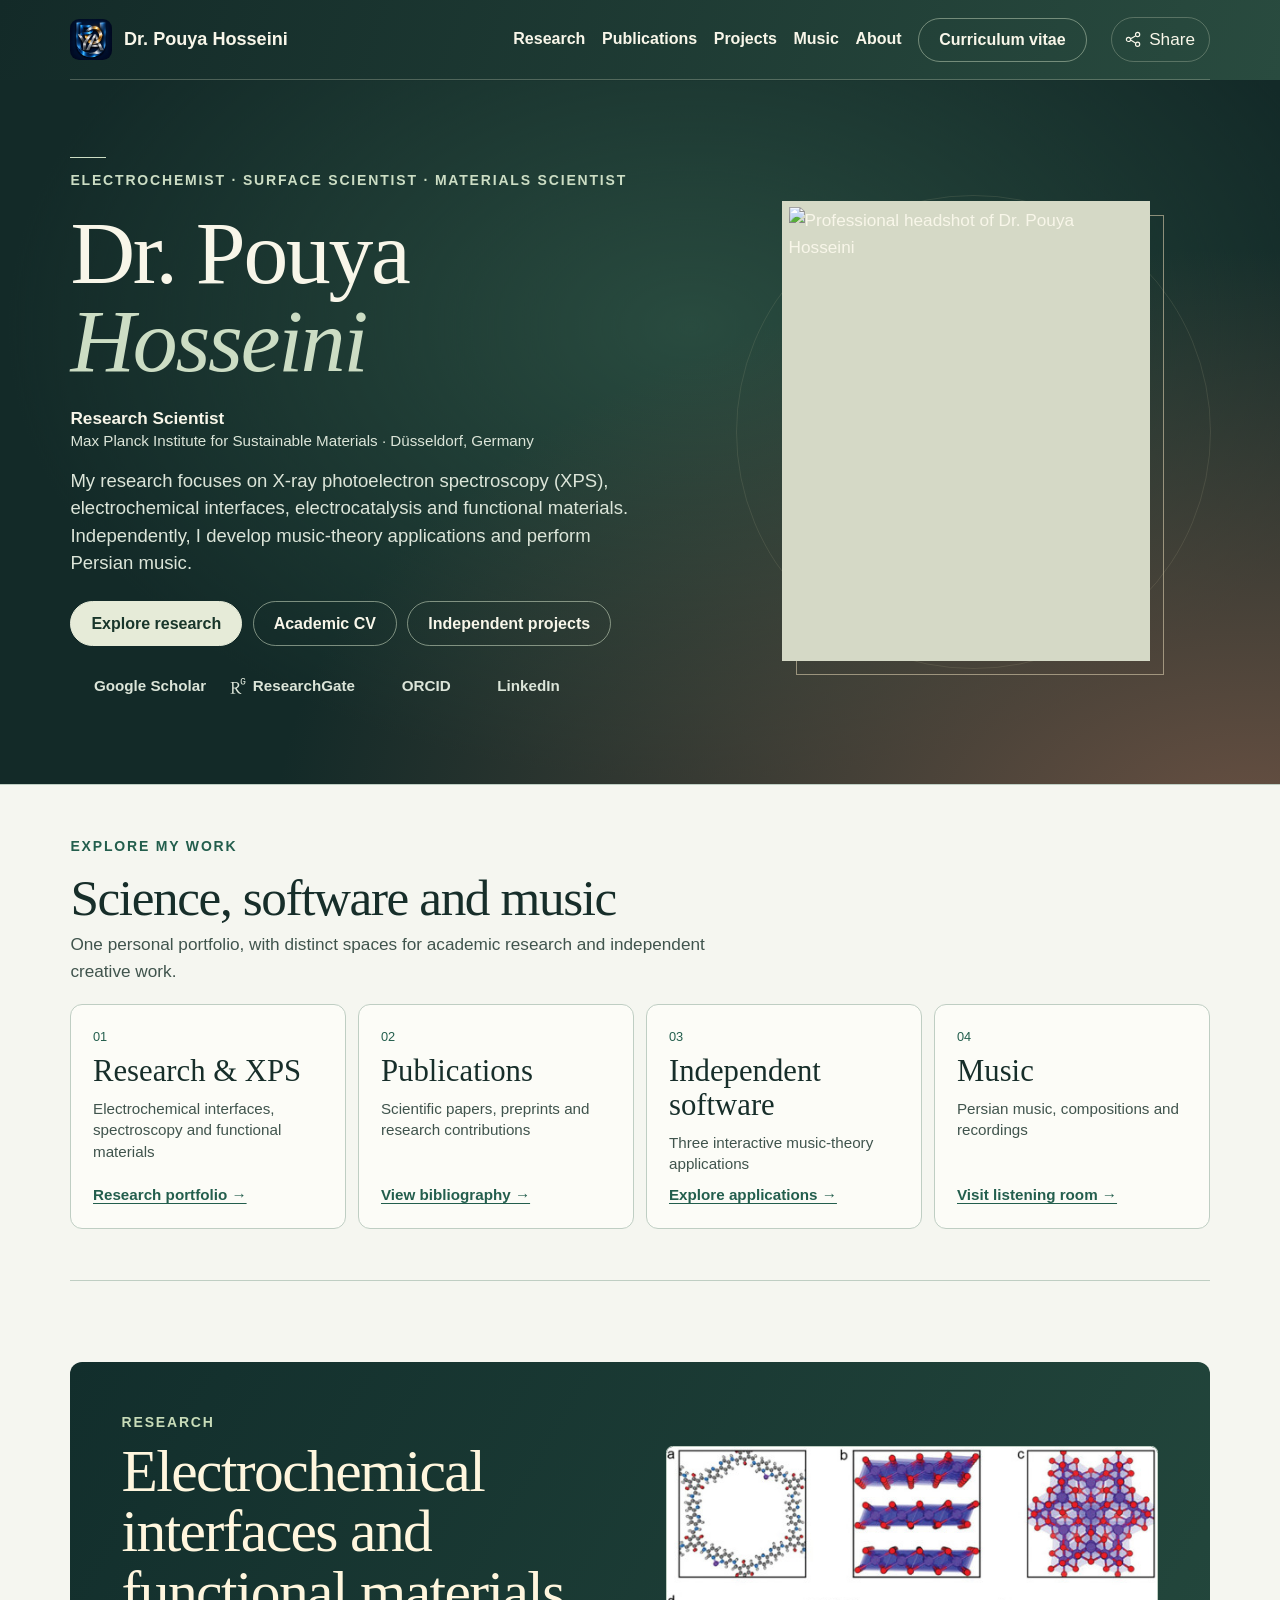
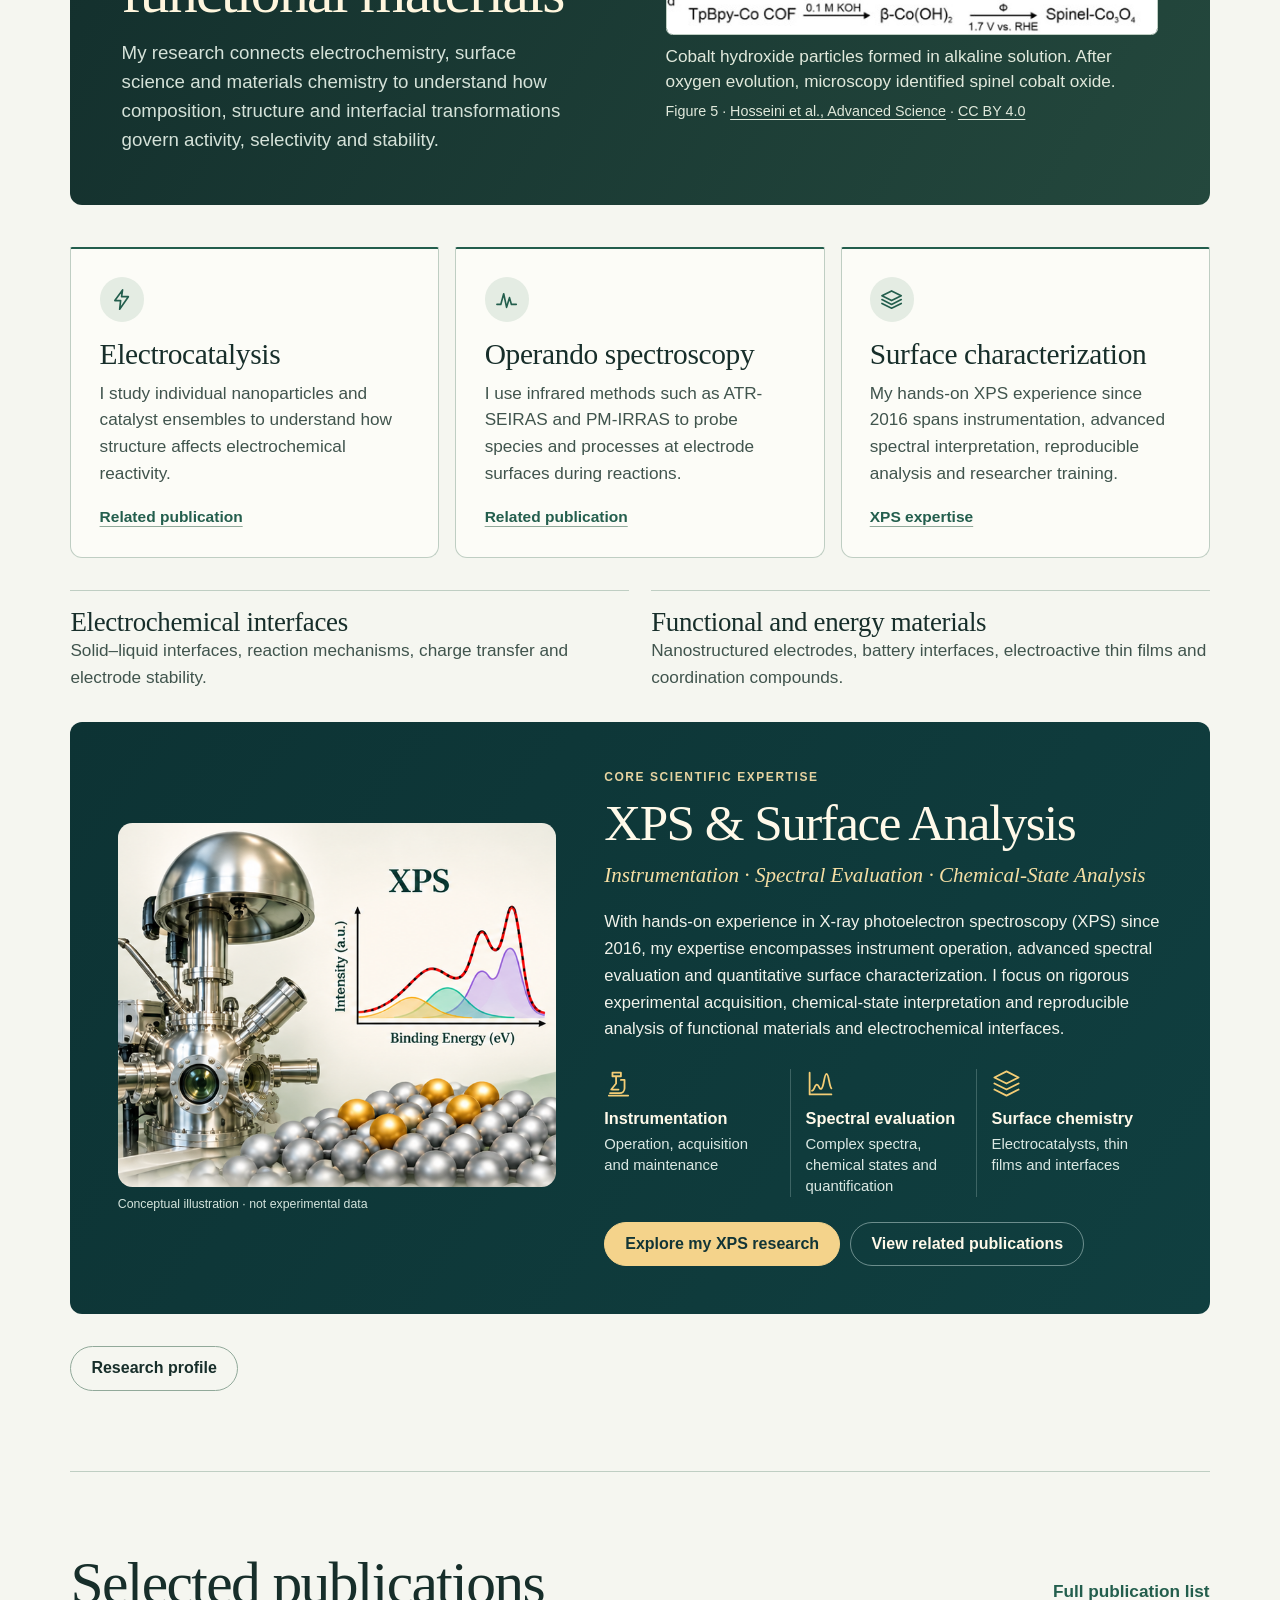
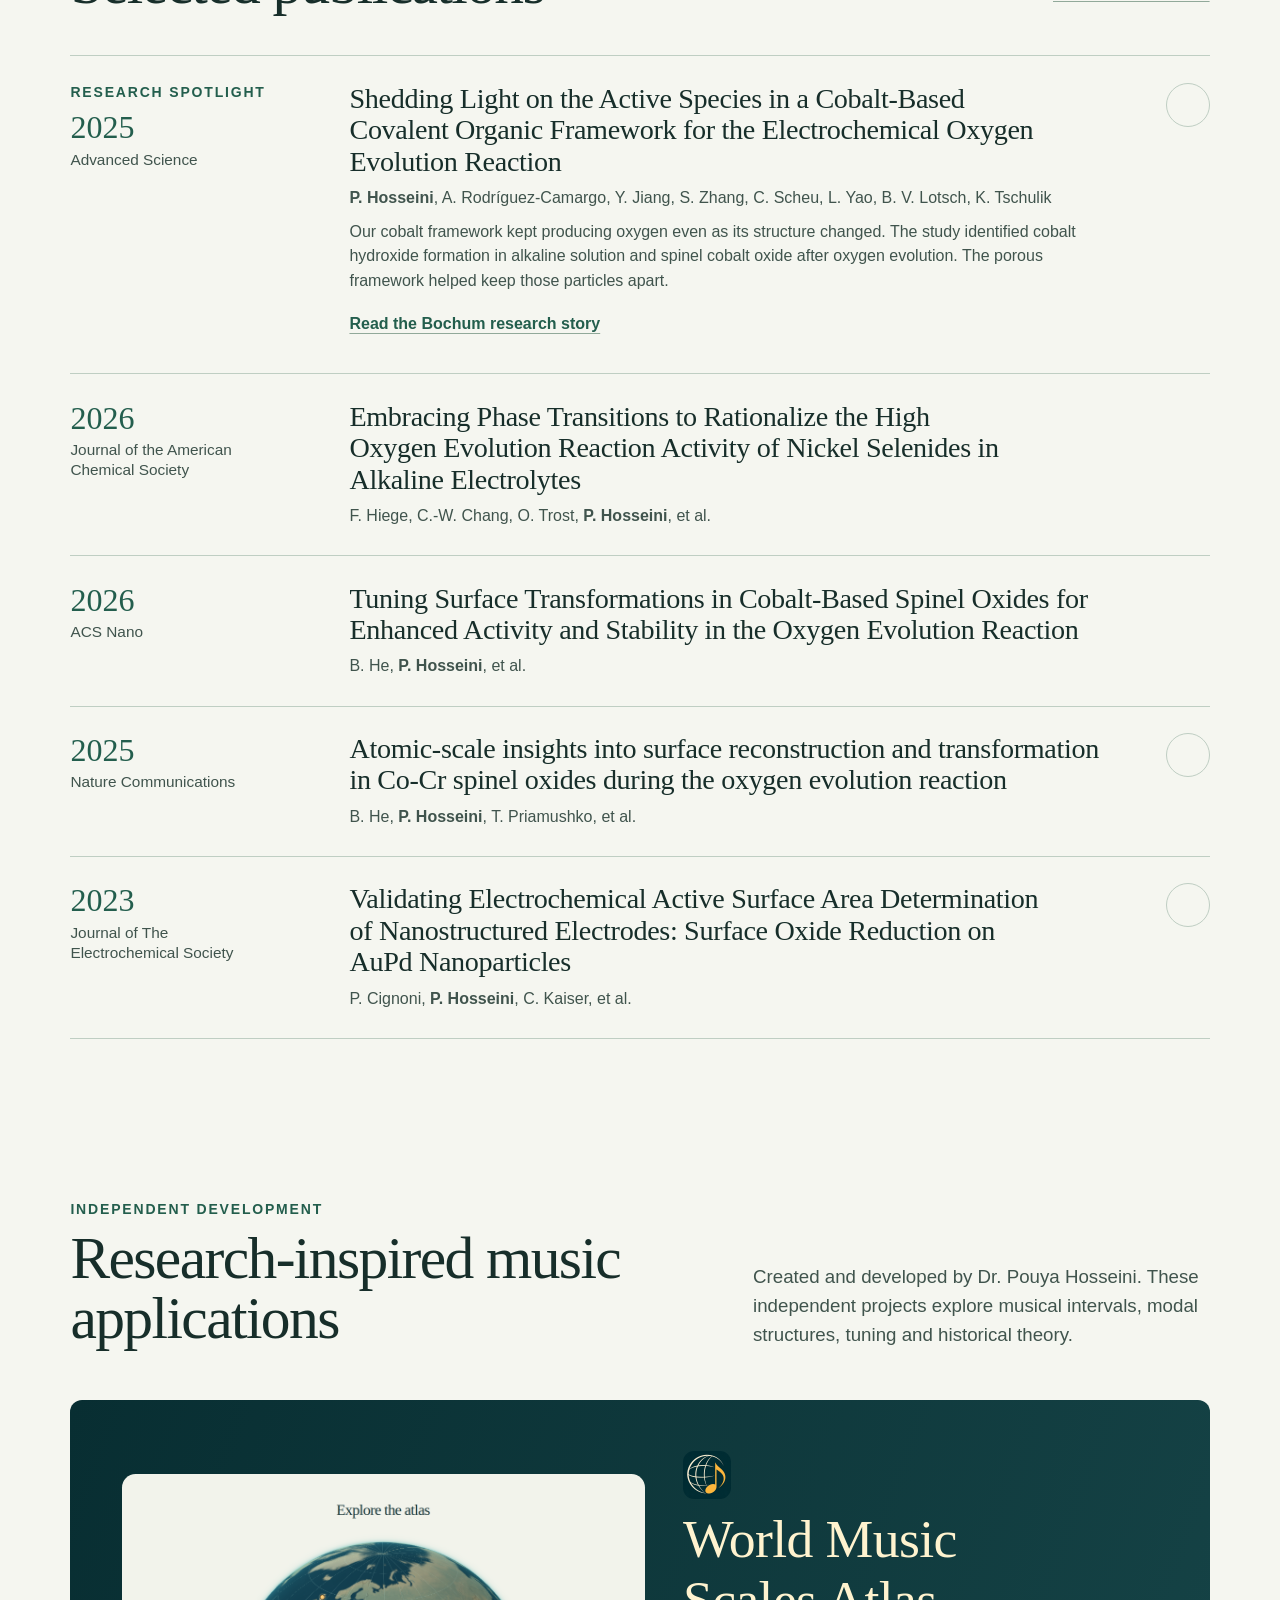
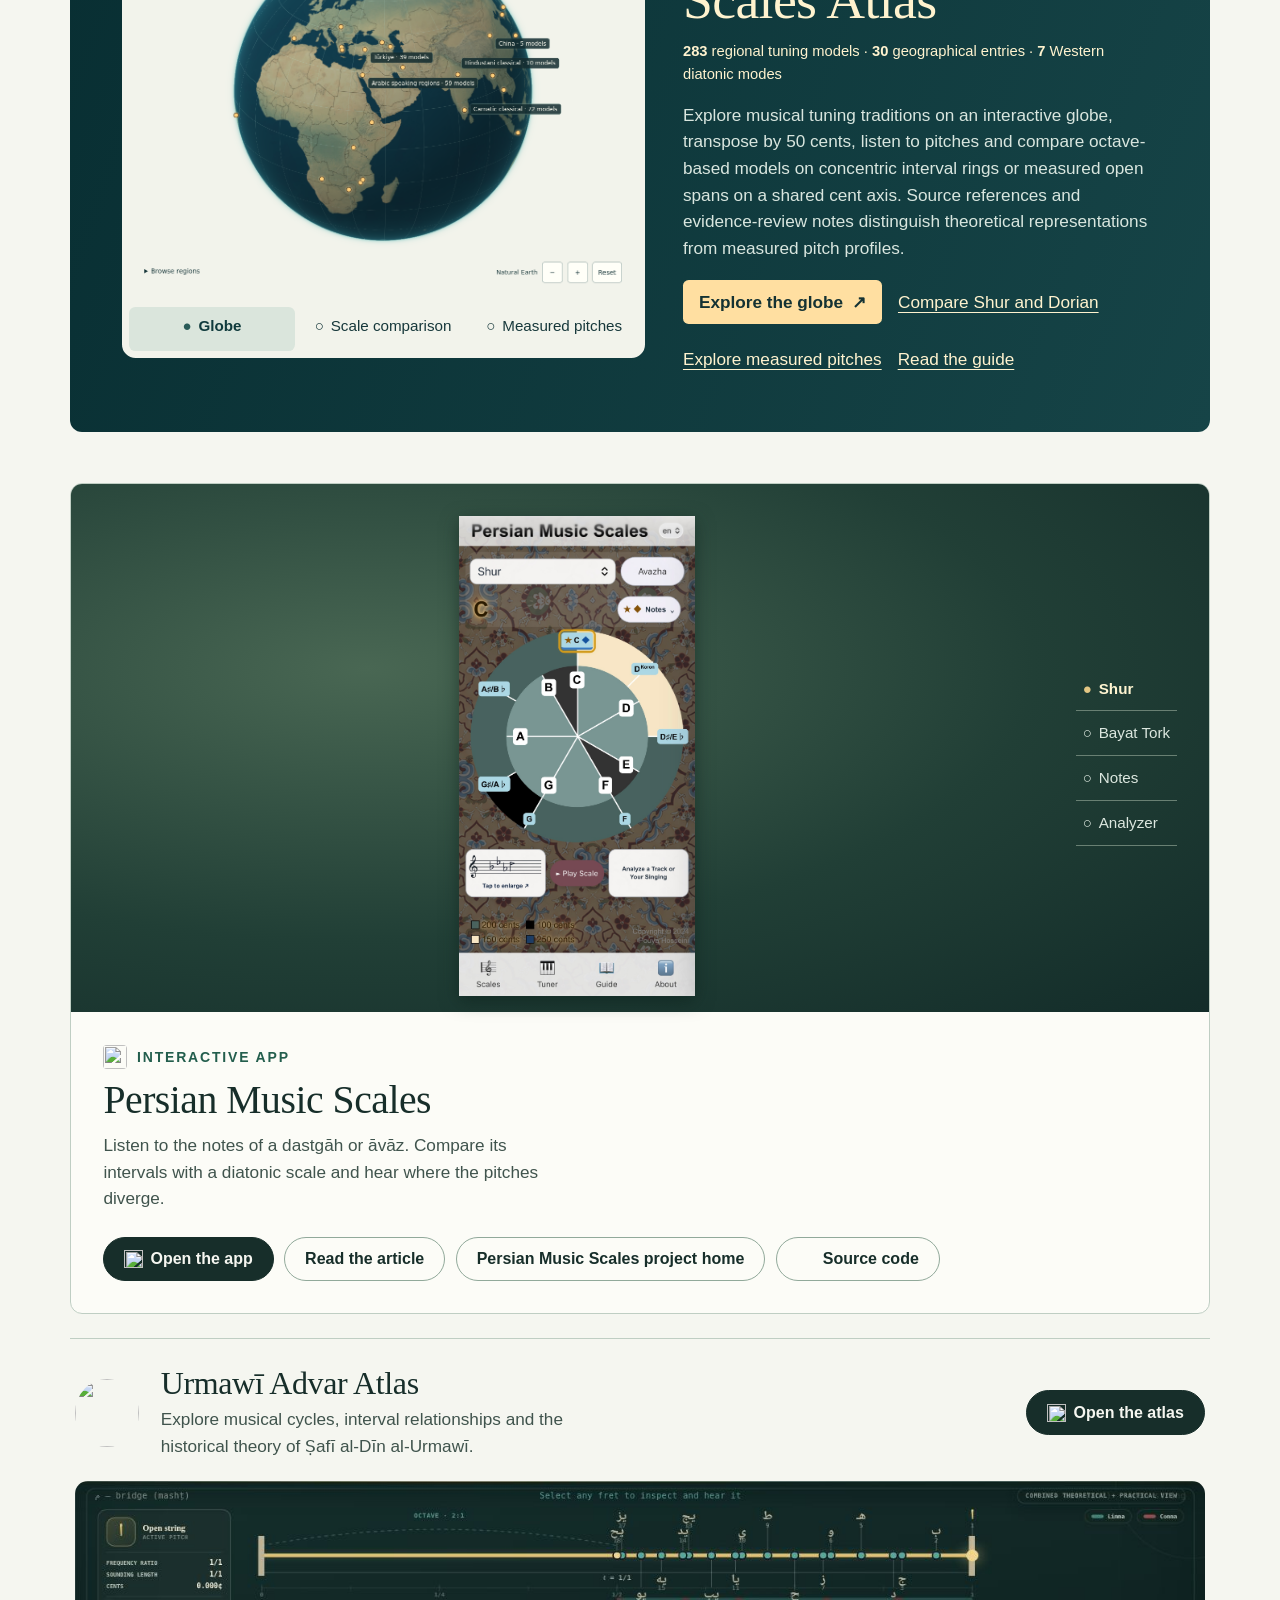
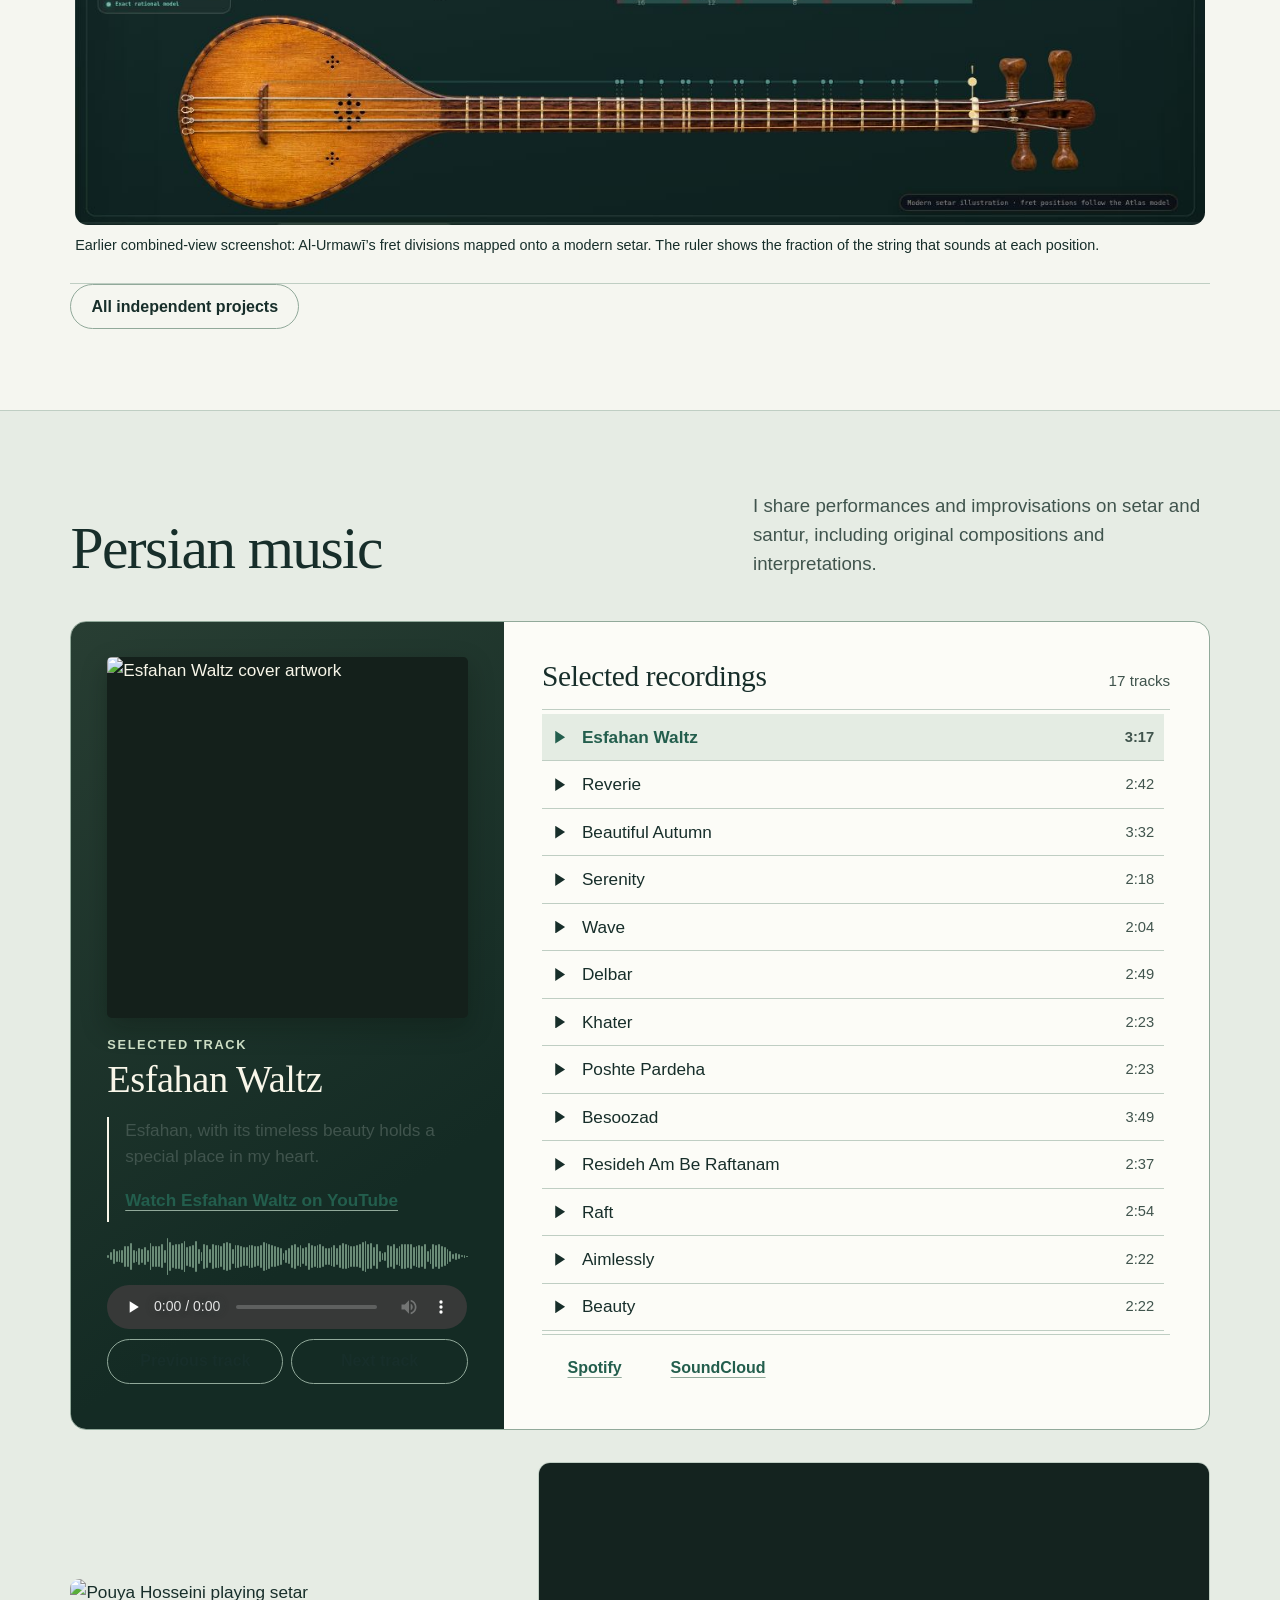
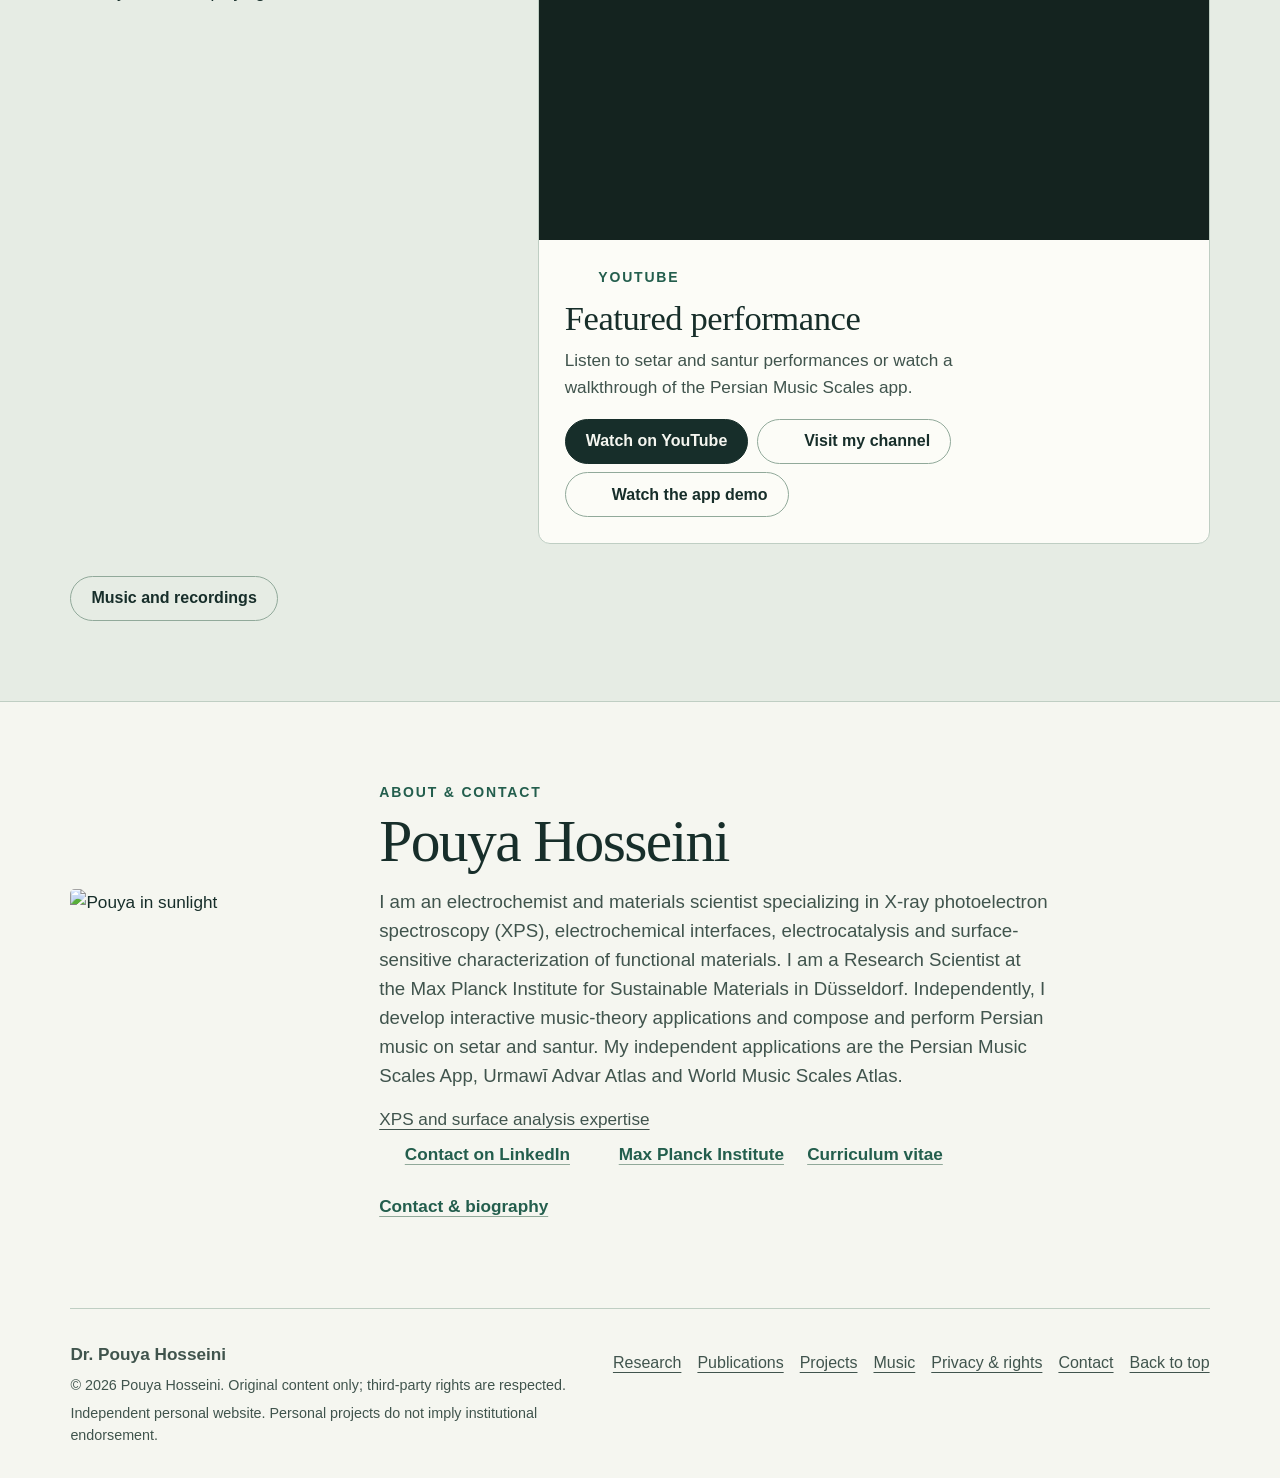
==== commit aadcc2e0: "Refine personal search identity and portrait discovery" ====
--- a/index.html
+++ b/index.html
@@ -4,17 +4,17 @@
 <meta name="google-site-verification" content="bar9iVDKejX30uUGMR7PgldOZCrXmeHWHFh6p5Cgv7w" />
 <meta charset="utf-8">
 <meta name="viewport" content="width=device-width, initial-scale=1">
-<title>Dr. Pouya Hosseini | Electrochemist &amp; Materials Scientist</title>
-<meta name="description" content="Electrochemist, XPS specialist and materials scientist at the Max Planck Institute for Sustainable Materials. Research, publications, independent apps and Persian music.">
+<title>Dr. Pouya Hosseini | Electrochemist, XPS &amp; Surface Scientist</title>
+<meta name="description" content="Research Scientist at Max Planck. Explore Pouya Hosseini’s electrochemistry, XPS and electrocatalysis research, publications, music theory apps and Persian music.">
 <meta property="og:image" content="https://drpouyahosseini.github.io/pouya-hosseini-940.webp">
-<meta property="og:image:alt" content="Portrait of Pouya Hosseini">
+<meta property="og:image:alt" content="Professional portrait of Dr. Pouya Hosseini">
 <link rel="canonical" href="https://drpouyahosseini.github.io/">
 <meta property="og:url" content="https://drpouyahosseini.github.io/">
-<meta property="og:site_name" content="Pouya Hosseini">
+<meta property="og:site_name" content="Dr. Pouya Hosseini">
 <meta name="robots" content="max-image-preview:large">
 <meta property="og:type" content="profile">
-<meta property="og:title" content="Dr. Pouya Hosseini | Electrochemist &amp; Materials Scientist">
-<meta property="og:description" content="Electrochemist, XPS specialist and materials scientist at the Max Planck Institute for Sustainable Materials. Research, publications, independent apps and Persian music.">
+<meta property="og:title" content="Dr. Pouya Hosseini | Electrochemist, XPS &amp; Surface Scientist">
+<meta property="og:description" content="Research Scientist at Max Planck. Explore Pouya Hosseini’s electrochemistry, XPS and electrocatalysis research, publications, music theory apps and Persian music.">
 <link rel="icon" href="/favicon.ico" type="image/x-icon" sizes="any">
 <link rel="icon" href="/pouya-192.png" type="image/png" sizes="192x192">
 <link rel="apple-touch-icon" sizes="180x180" href="/apple-touch-icon.png">
@@ -105,17 +105,26 @@
         },
         {
           "@id": "https://drpouyahosseini.github.io/research.html#page"
+        },
+        {
+          "@id": "https://drpouyahosseini.github.io/about.html#page"
         }
-      ]
+      ],
+      "identifier": {
+        "@type": "PropertyValue",
+        "propertyID": "ORCID",
+        "value": "0000-0003-4492-0004"
+      }
     },
     {
       "@type": "WebSite",
       "@id": "https://drpouyahosseini.github.io/#website",
-      "name": "Pouya Hosseini",
+      "name": "Dr. Pouya Hosseini",
       "url": "https://drpouyahosseini.github.io/",
       "publisher": {
         "@id": "https://drpouyahosseini.github.io/#pouya"
-      }
+      },
+      "alternateName": "Pouya Hosseini"
     },
     {
       "@type": "ImageObject",
@@ -123,7 +132,9 @@
       "contentUrl": "https://drpouyahosseini.github.io/pouya-hosseini-940.webp",
       "width": 940,
       "height": 1254,
-      "caption": "Portrait of Pouya Hosseini"
+      "caption": "Portrait of Pouya Hosseini",
+      "name": "Professional portrait of Dr. Pouya Hosseini",
+      "url": "https://drpouyahosseini.github.io/pouya-hosseini-940.webp"
     },
     {
       "@type": "WebApplication",
@@ -420,7 +431,9 @@
 <script defer src="recordings.js?v=20261128-simple"></script>
 <script defer src="portfolio-nav.js?v=20261128-profile"></script>
 
-<meta name="twitter:card" content="summary_large_image"><meta name="twitter:title" content="Dr. Pouya Hosseini | Electrochemist &amp; Materials Scientist"><meta name="twitter:description" content="Electrochemist, XPS specialist and materials scientist at the Max Planck Institute for Sustainable Materials. Research, publications, independent apps and Persian music."><meta name="twitter:image" content="https://drpouyahosseini.github.io/pouya-hosseini-940.webp"><link rel="stylesheet" href="portfolio-upgrade.css?v=20261128-simple"><script defer src="portfolio-enhancements.js?v=20261128-simple"></script></head>
+<meta name="twitter:card" content="summary_large_image"><meta name="twitter:title" content="Dr. Pouya Hosseini | Electrochemist, XPS &amp; Surface Scientist"><meta name="twitter:description" content="Research Scientist at Max Planck. Explore Pouya Hosseini’s electrochemistry, XPS and electrocatalysis research, publications, music theory apps and Persian music."><meta name="twitter:image" content="https://drpouyahosseini.github.io/pouya-hosseini-940.webp"><link rel="stylesheet" href="portfolio-upgrade.css?v=20261128-simple"><script defer src="portfolio-enhancements.js?v=20261128-simple"></script><meta property="og:image:width" content="940">
+<meta property="og:image:height" content="1254">
+</head>
 <body id="top">
 <a class="skip" href="#main">Skip to content</a>
 <div class="nav-band">
@@ -454,7 +467,7 @@
     </div>
     <div class="hero-art"><figure class="portrait"><img src="pouya-hosseini-640.webp"
             srcset="pouya-hosseini-640.webp 640w, pouya-hosseini-940.webp 940w"
-            sizes="(max-width: 40rem) 36vw, (max-width: 70rem) 33vw, 370px" width="940" height="1254" fetchpriority="high" alt="Professional headshot of Pouya Hosseini"></figure></div>
+            sizes="(max-width: 40rem) 36vw, (max-width: 70rem) 33vw, 370px" width="940" height="1254" fetchpriority="high" alt="Professional headshot of Dr. Pouya Hosseini"></figure></div>
   </section>
 </div>
 <main id="main">
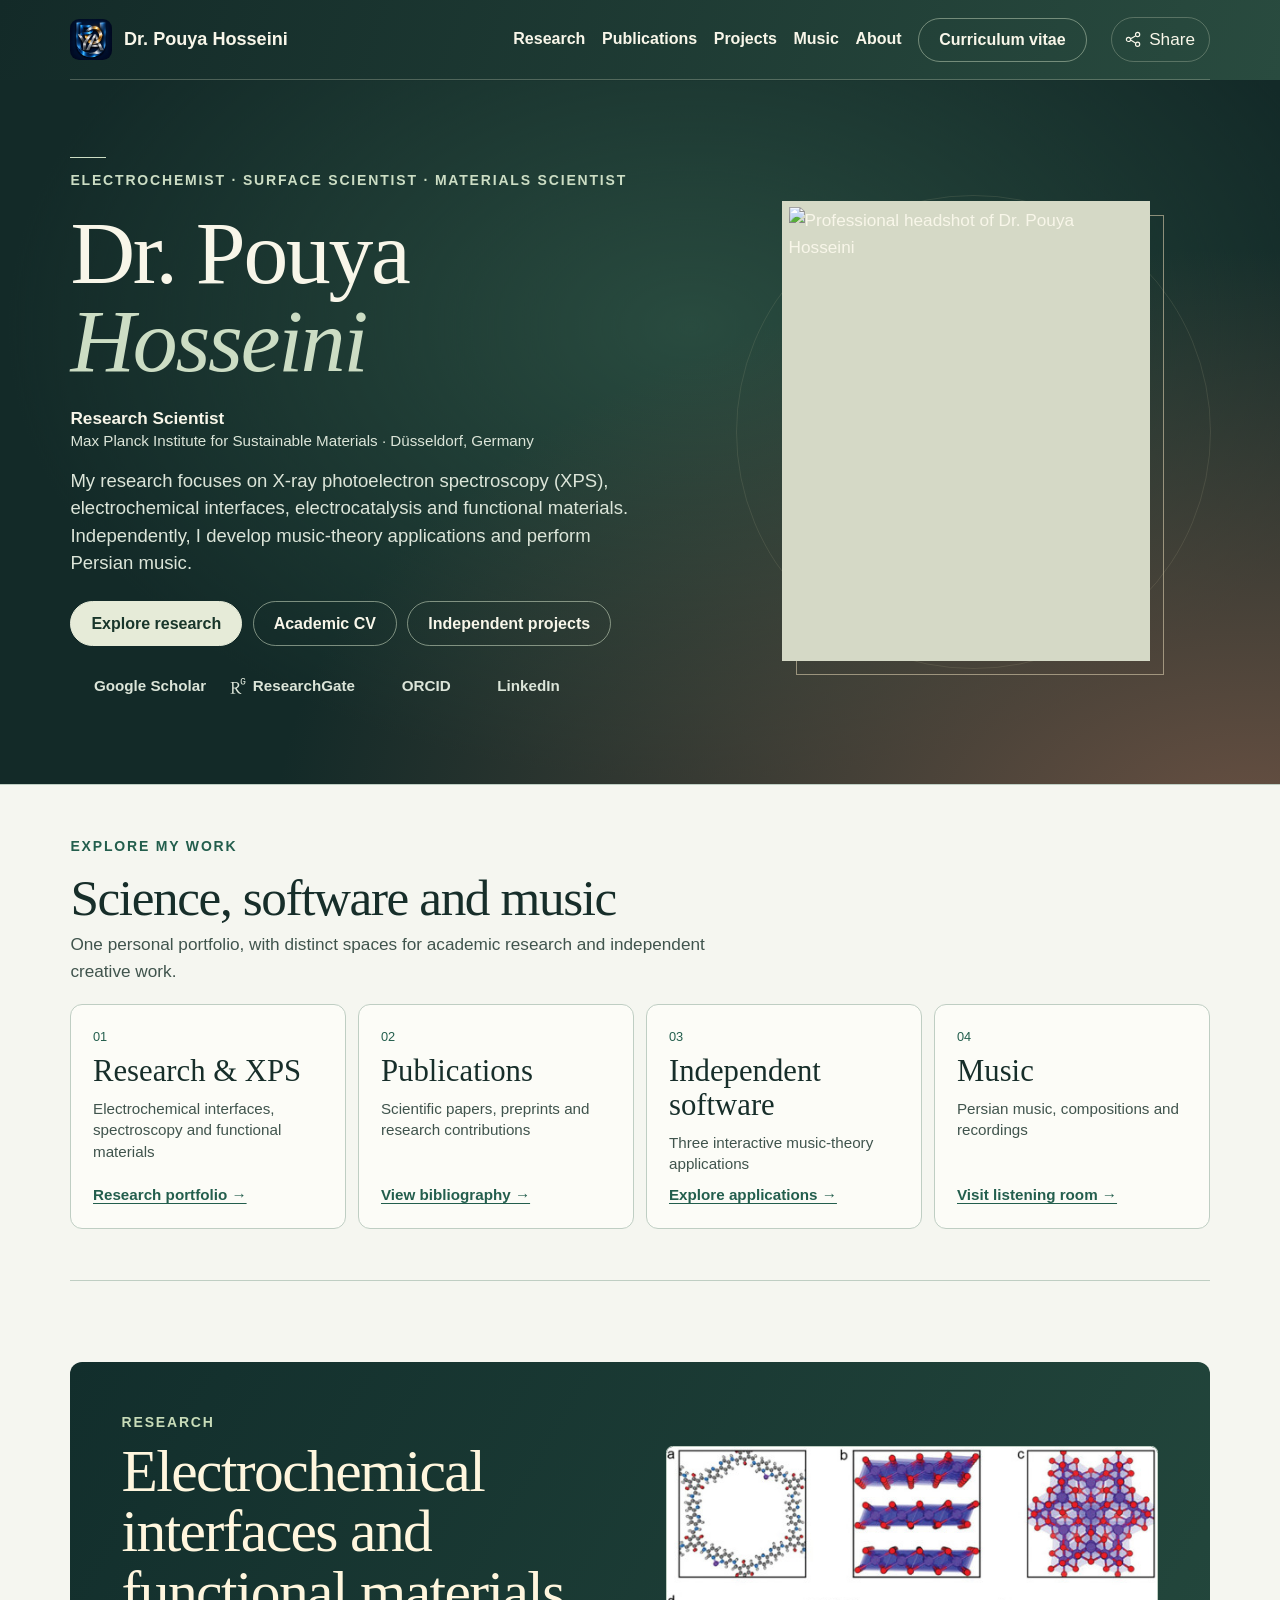
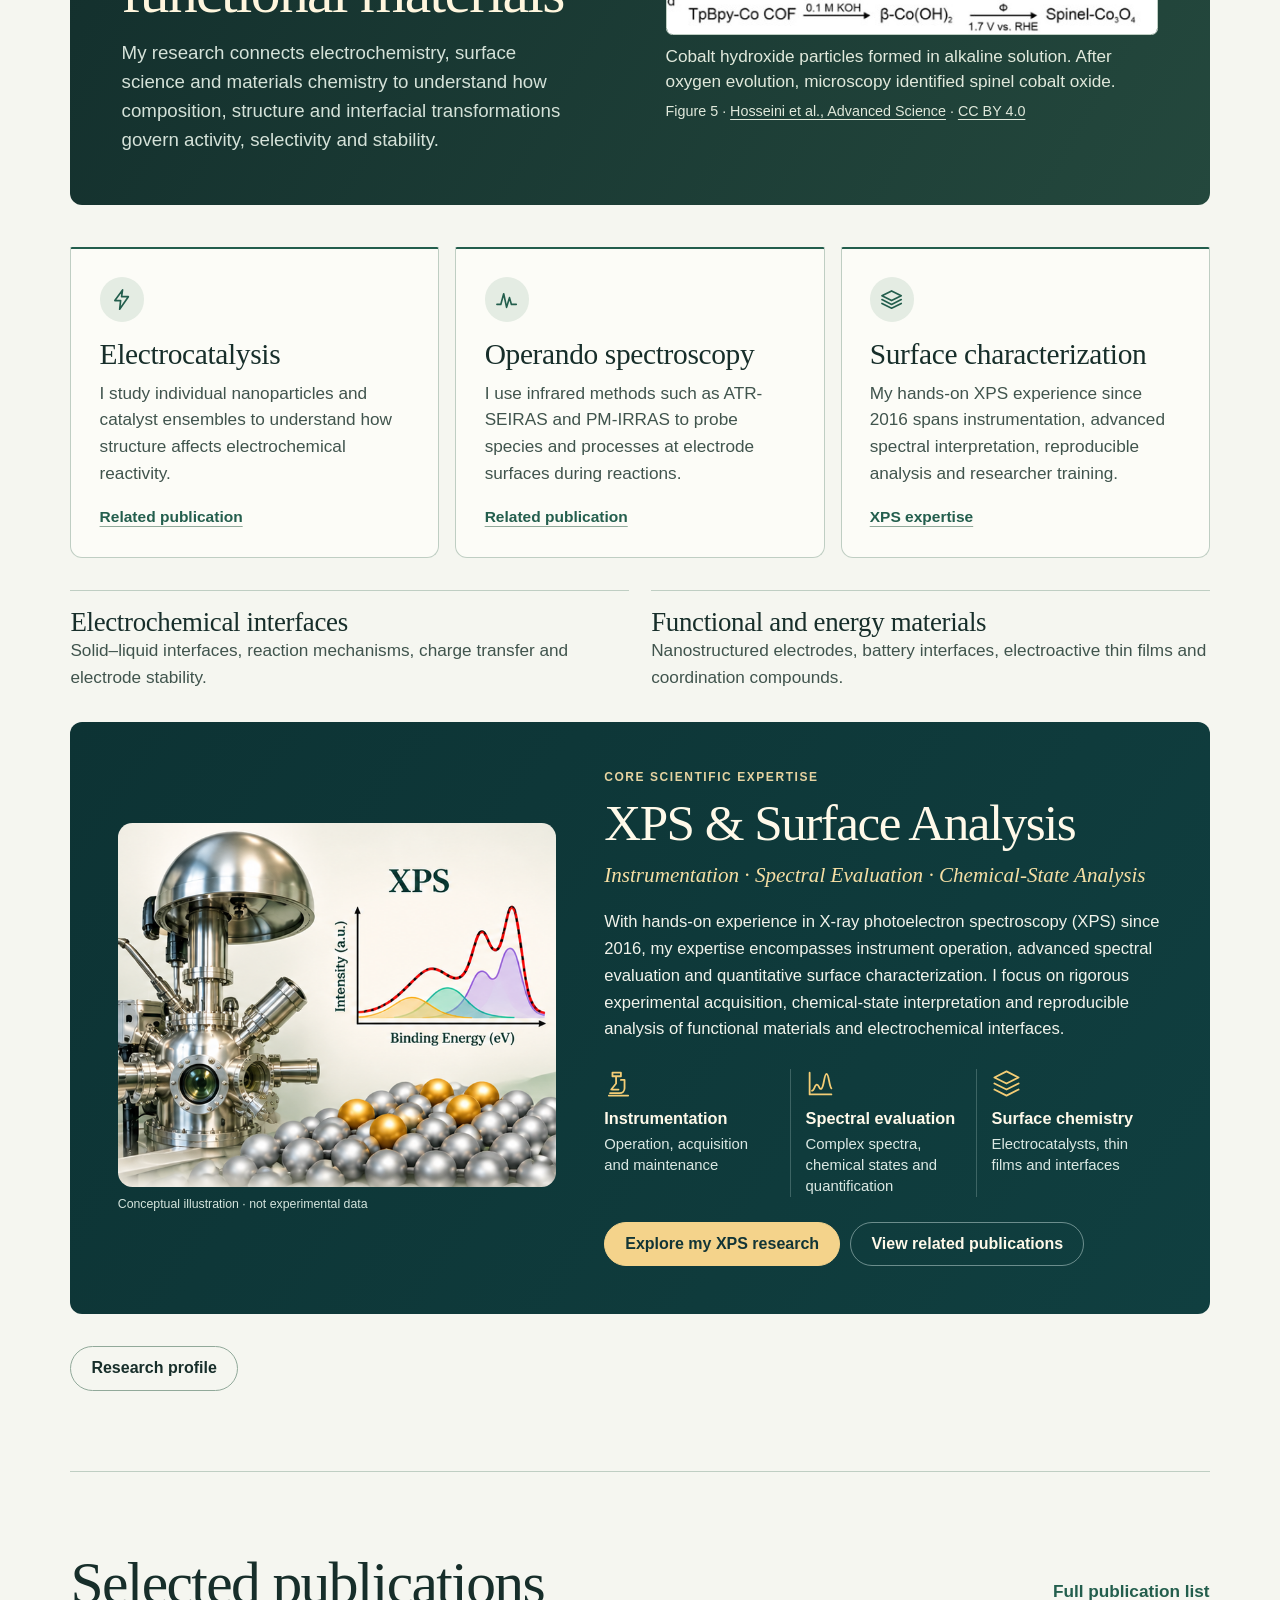
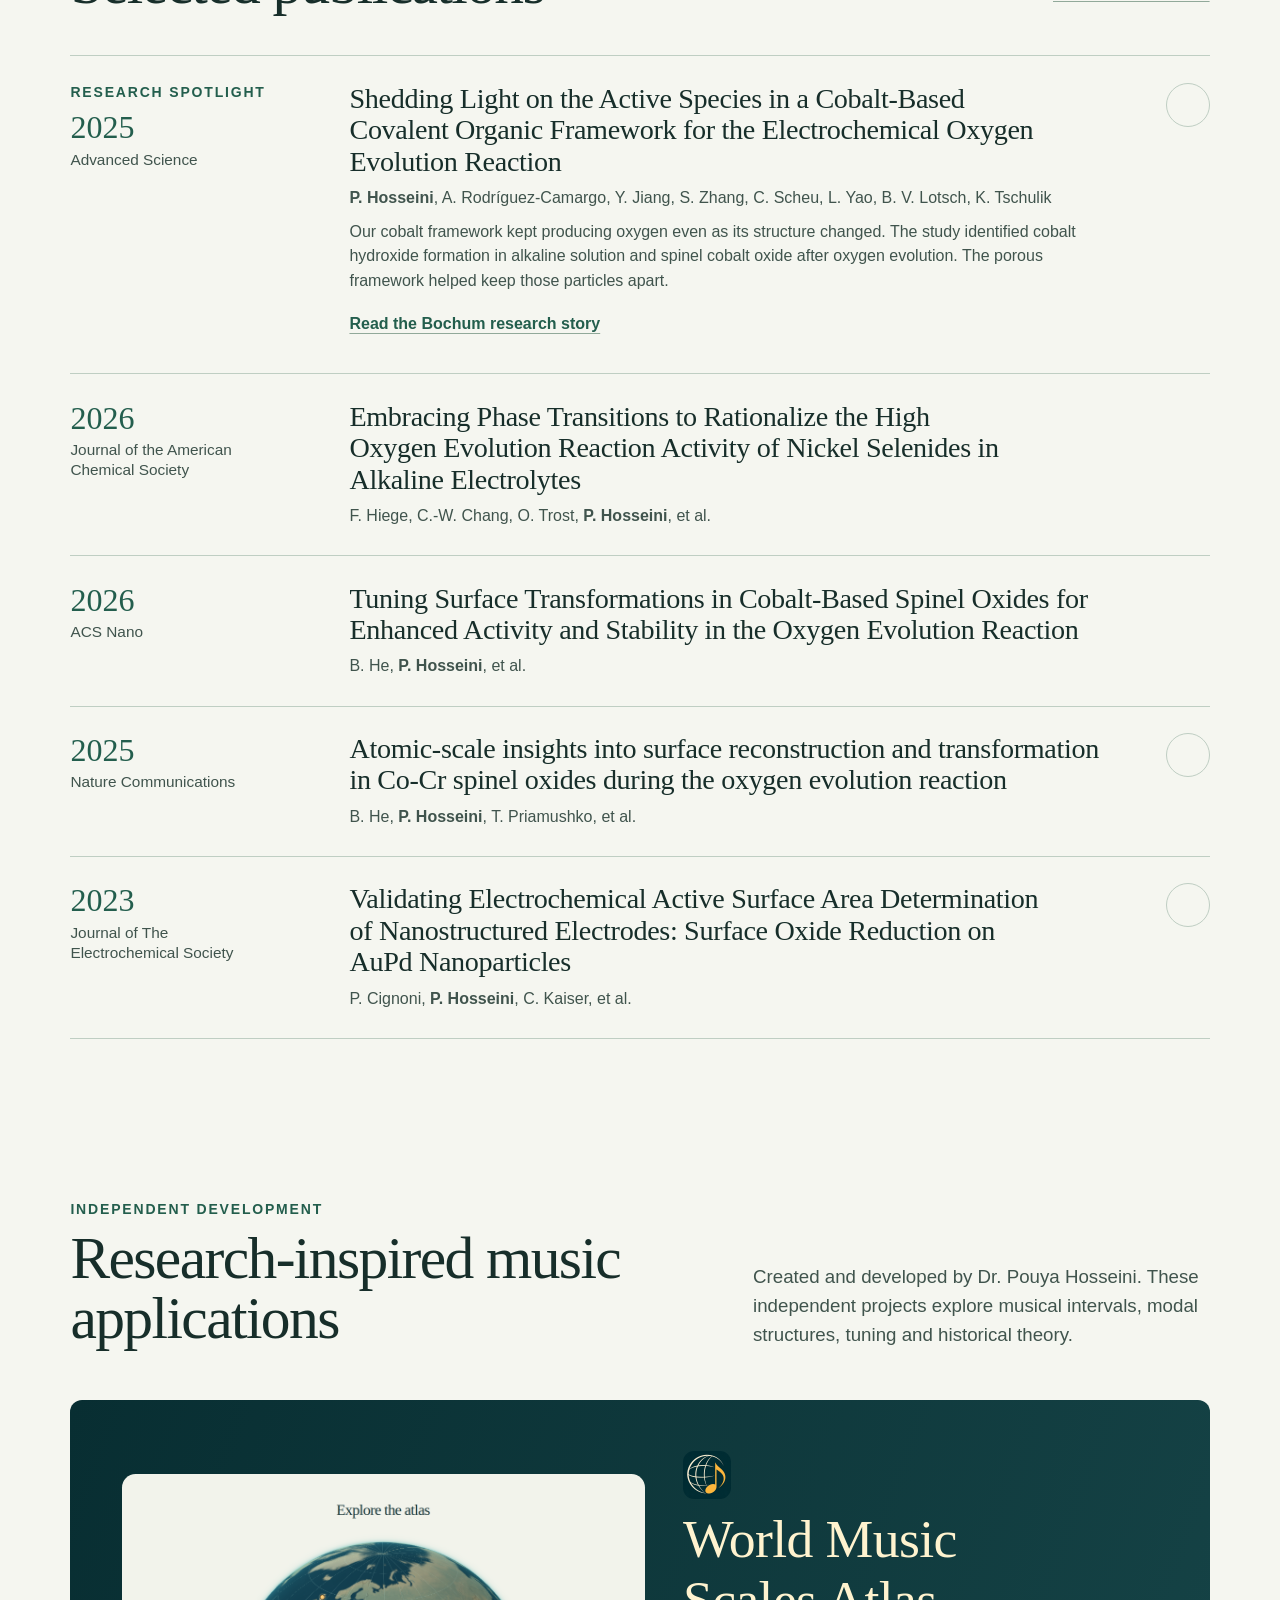
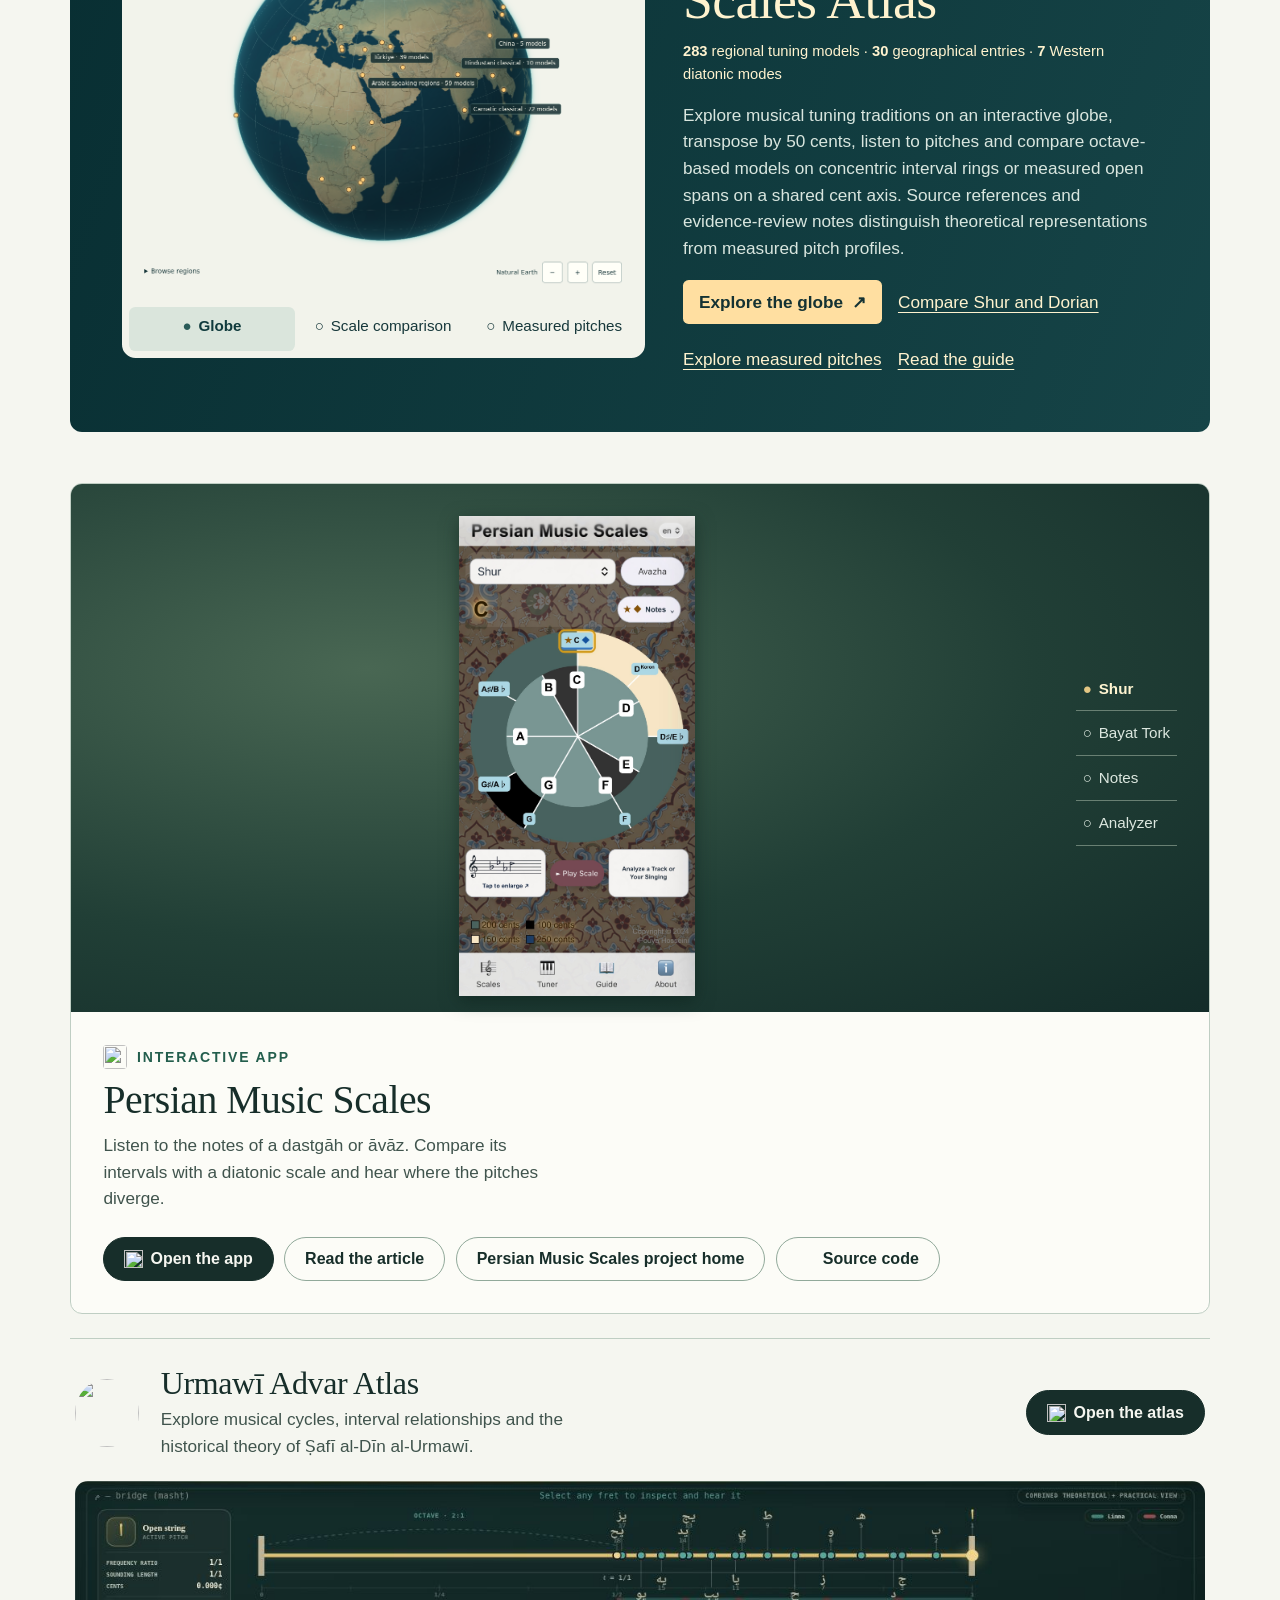
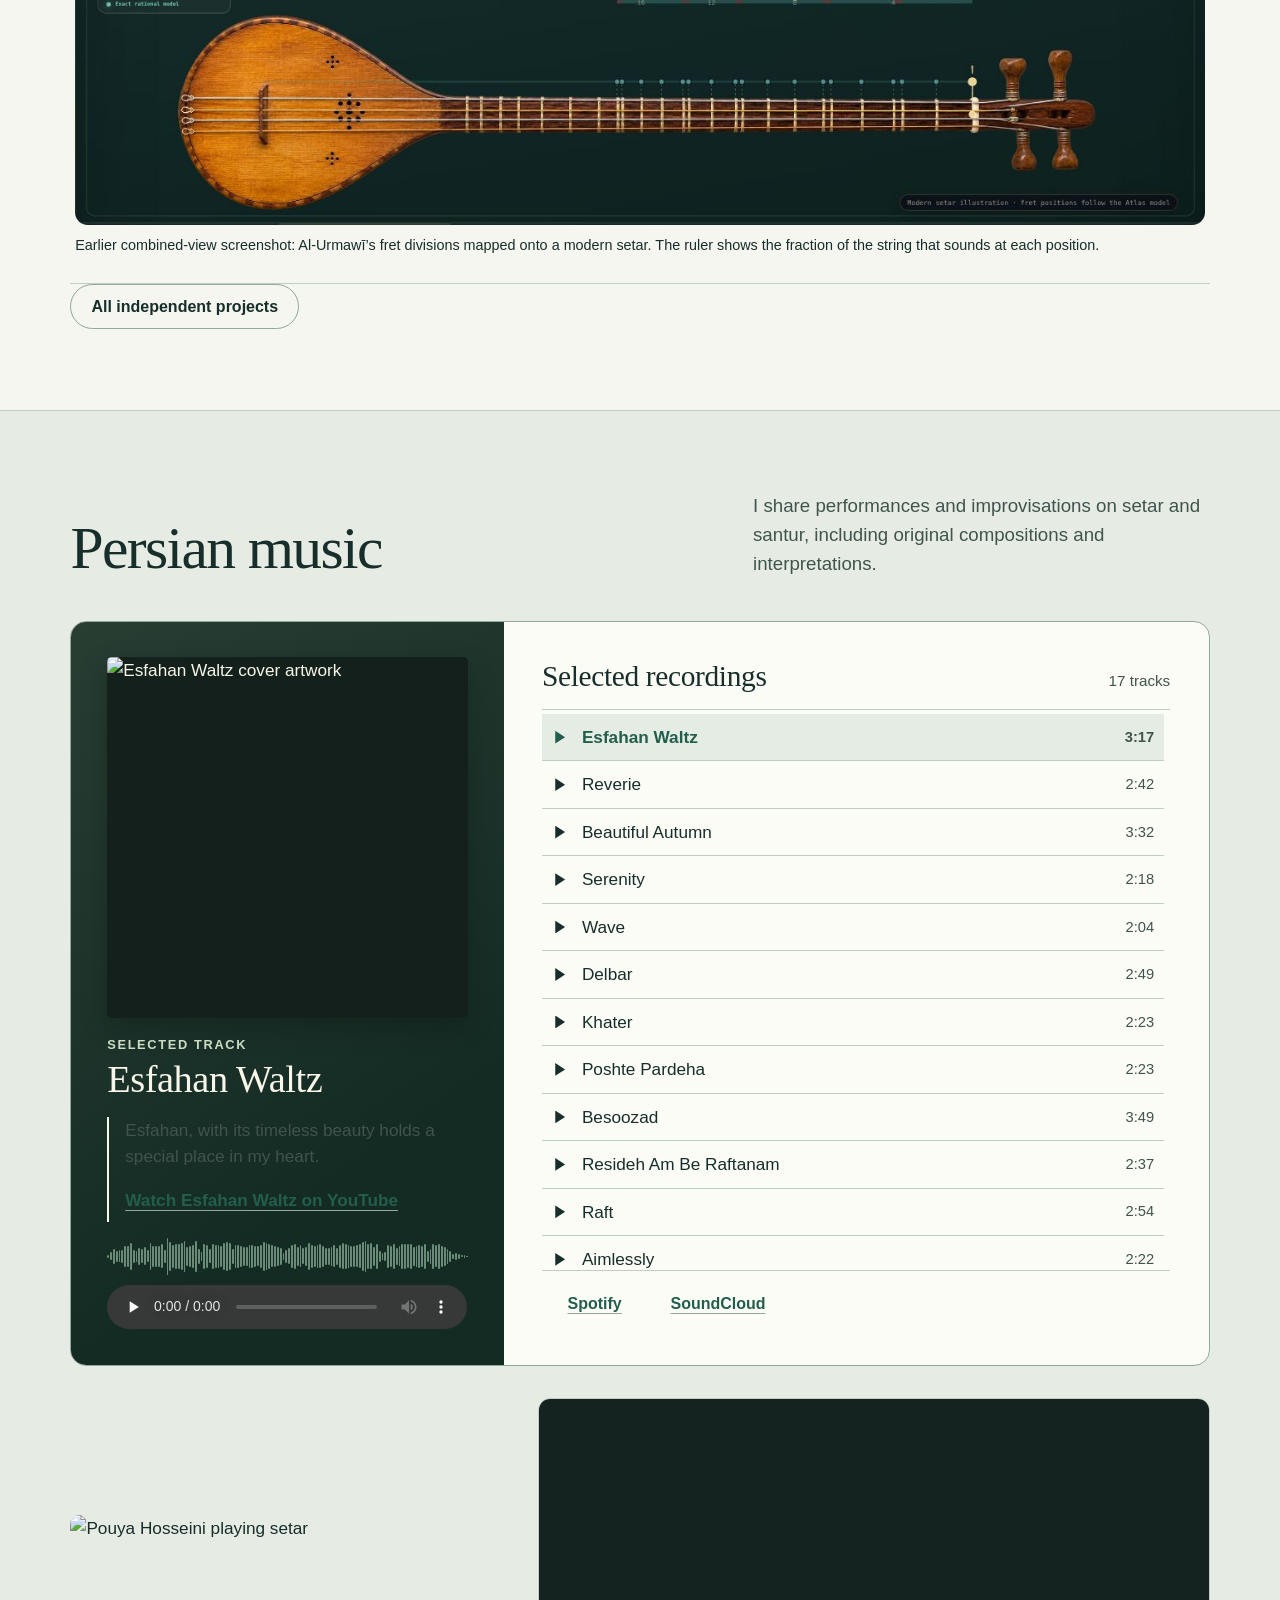
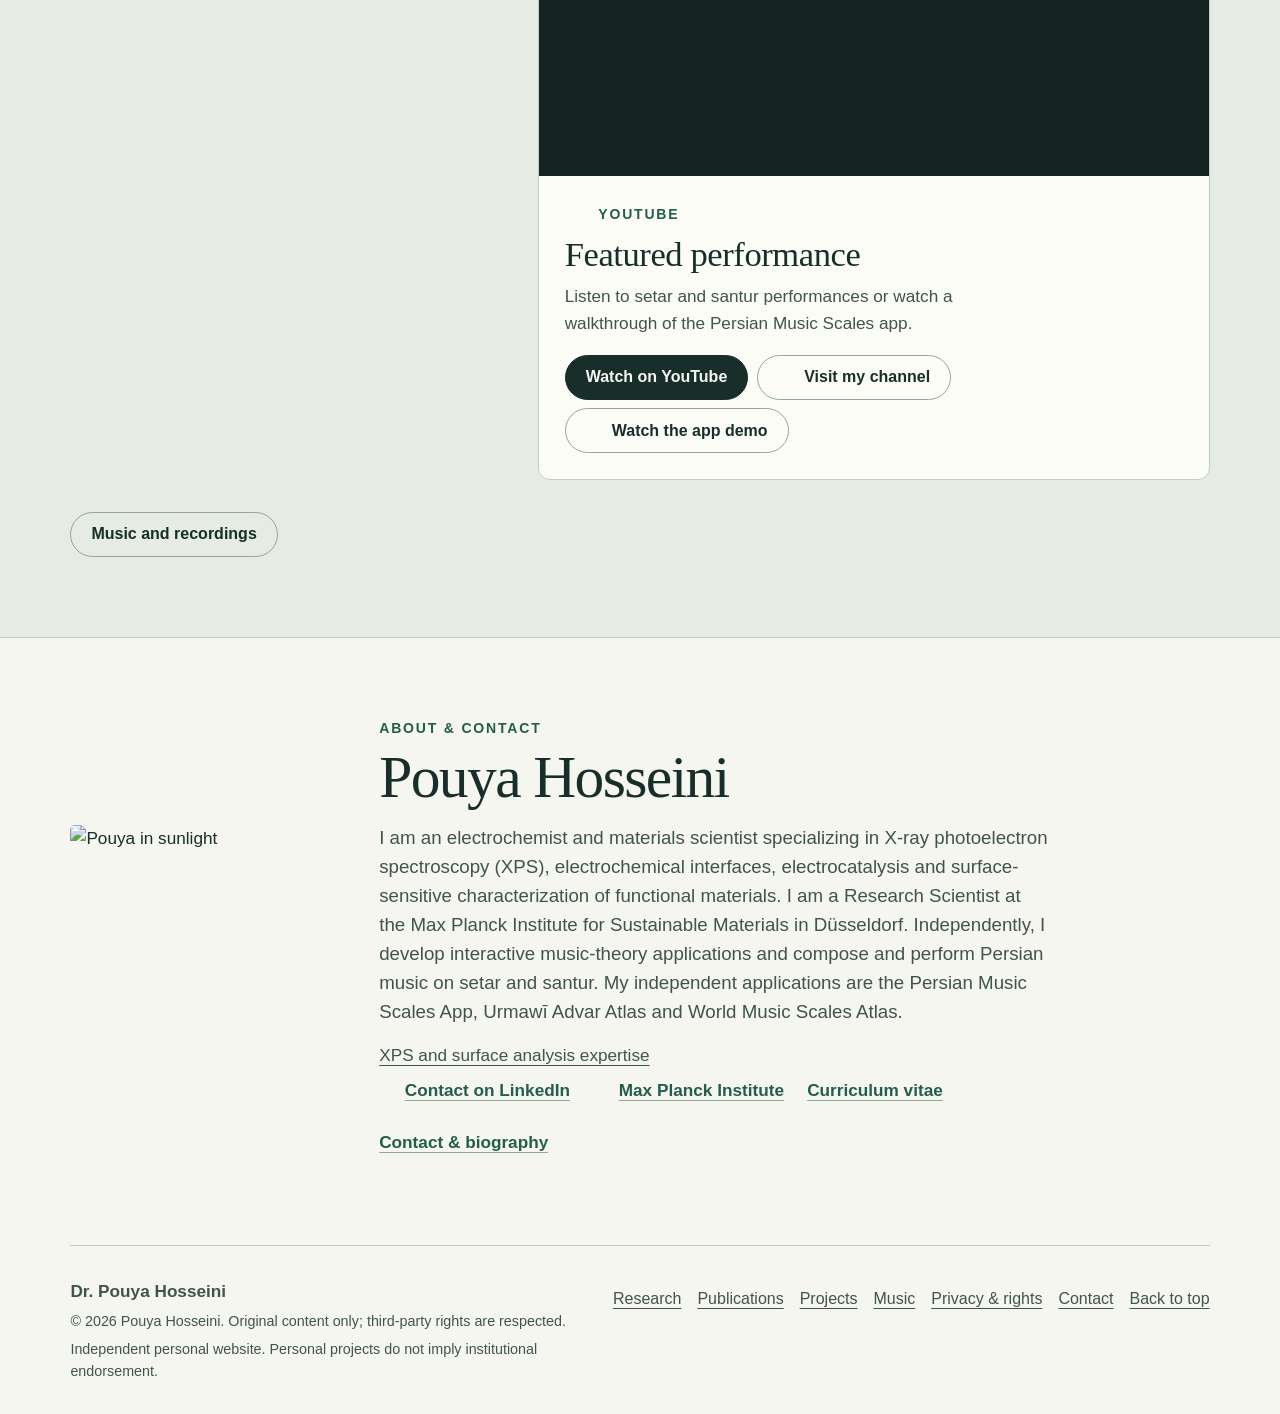
==== commit ae9f80f3: "Refresh recordings script on index.html" ====
--- a/index.html
+++ b/index.html
@@ -428,7 +428,7 @@
 }
 </script>
 <link rel="stylesheet" href="cv.css?v=20261128-profile" id="cv-styles" media="not all">
-<script defer src="recordings.js?v=20261128-simple"></script>
+<script defer src="recordings.js?v=20261128-no-track-nav"></script>
 <script defer src="portfolio-nav.js?v=20261128-profile"></script>
 
 <meta name="twitter:card" content="summary_large_image"><meta name="twitter:title" content="Dr. Pouya Hosseini | Electrochemist, XPS &amp; Surface Scientist"><meta name="twitter:description" content="Research Scientist at Max Planck. Explore Pouya Hosseini’s electrochemistry, XPS and electrocatalysis research, publications, music theory apps and Persian music."><meta name="twitter:image" content="https://drpouyahosseini.github.io/pouya-hosseini-940.webp"><link rel="stylesheet" href="portfolio-upgrade.css?v=20261128-simple"><script defer src="portfolio-enhancements.js?v=20261128-simple"></script><meta property="og:image:width" content="940">
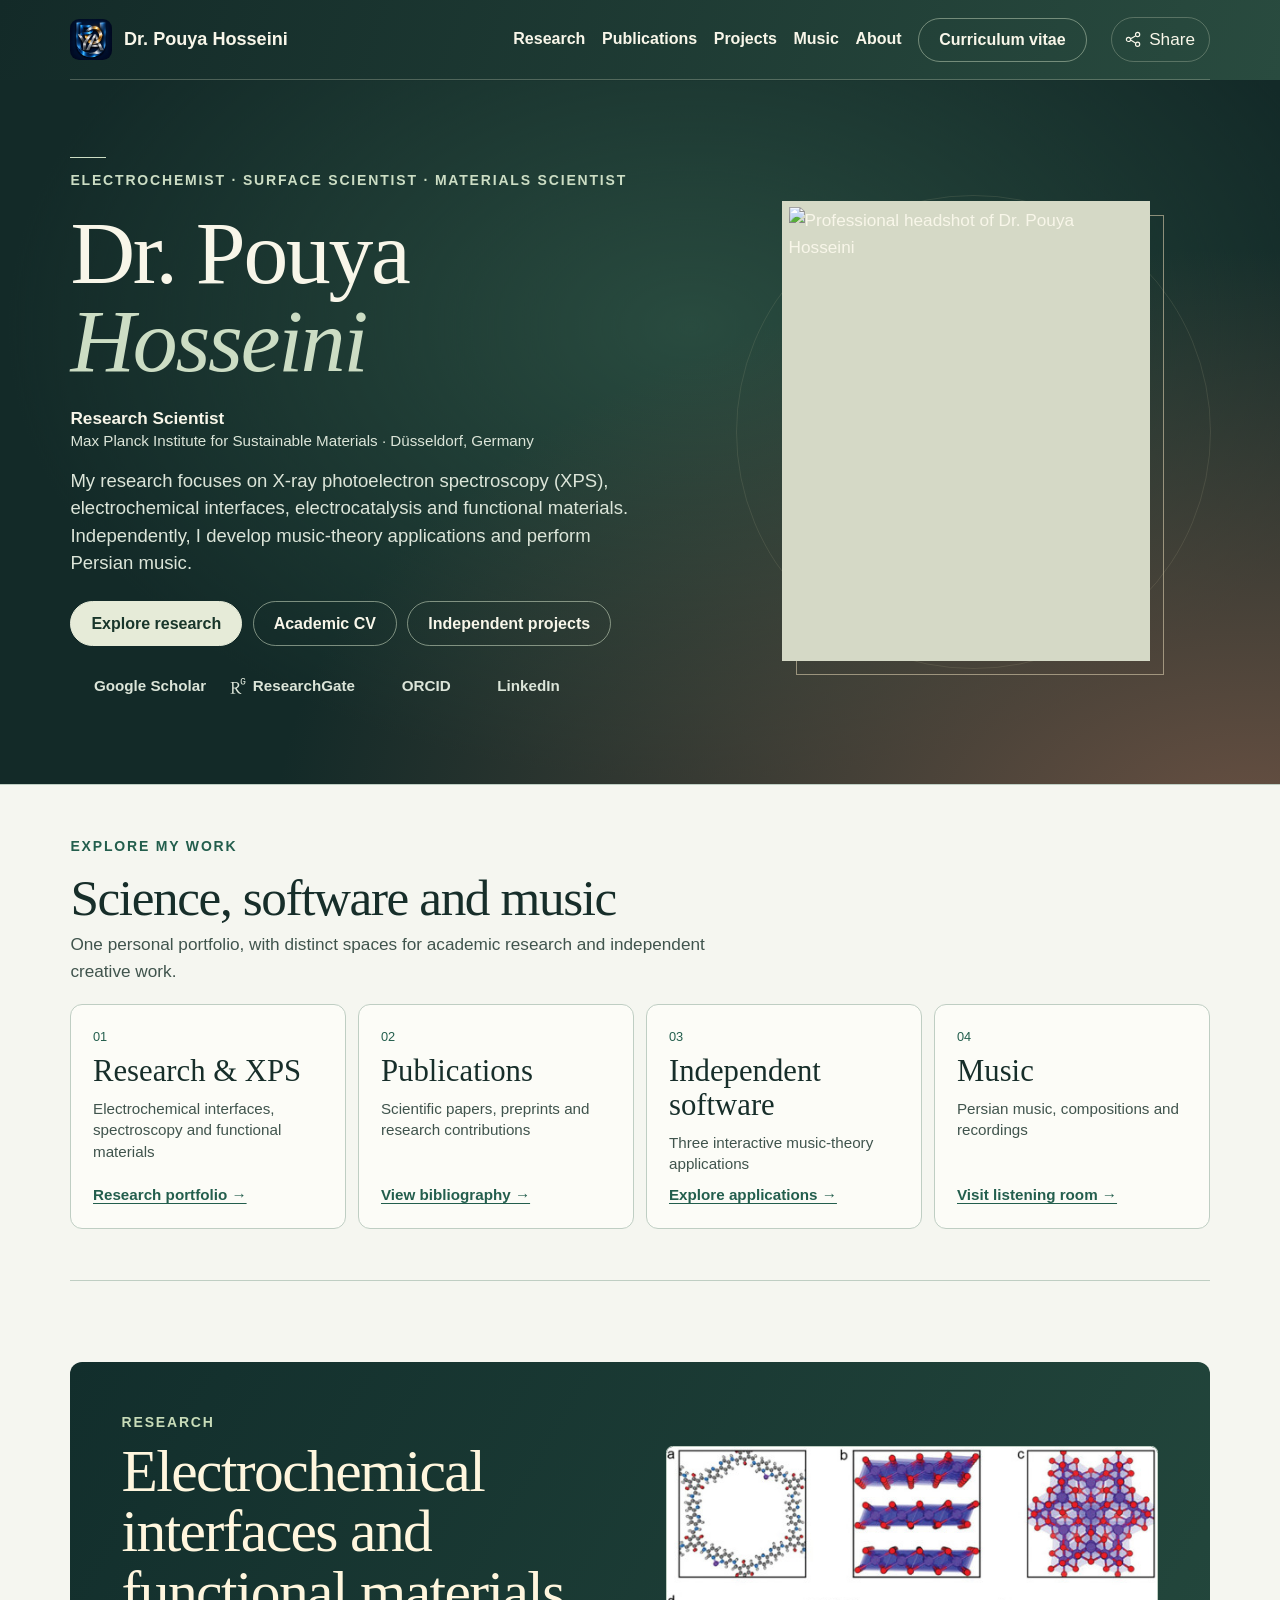
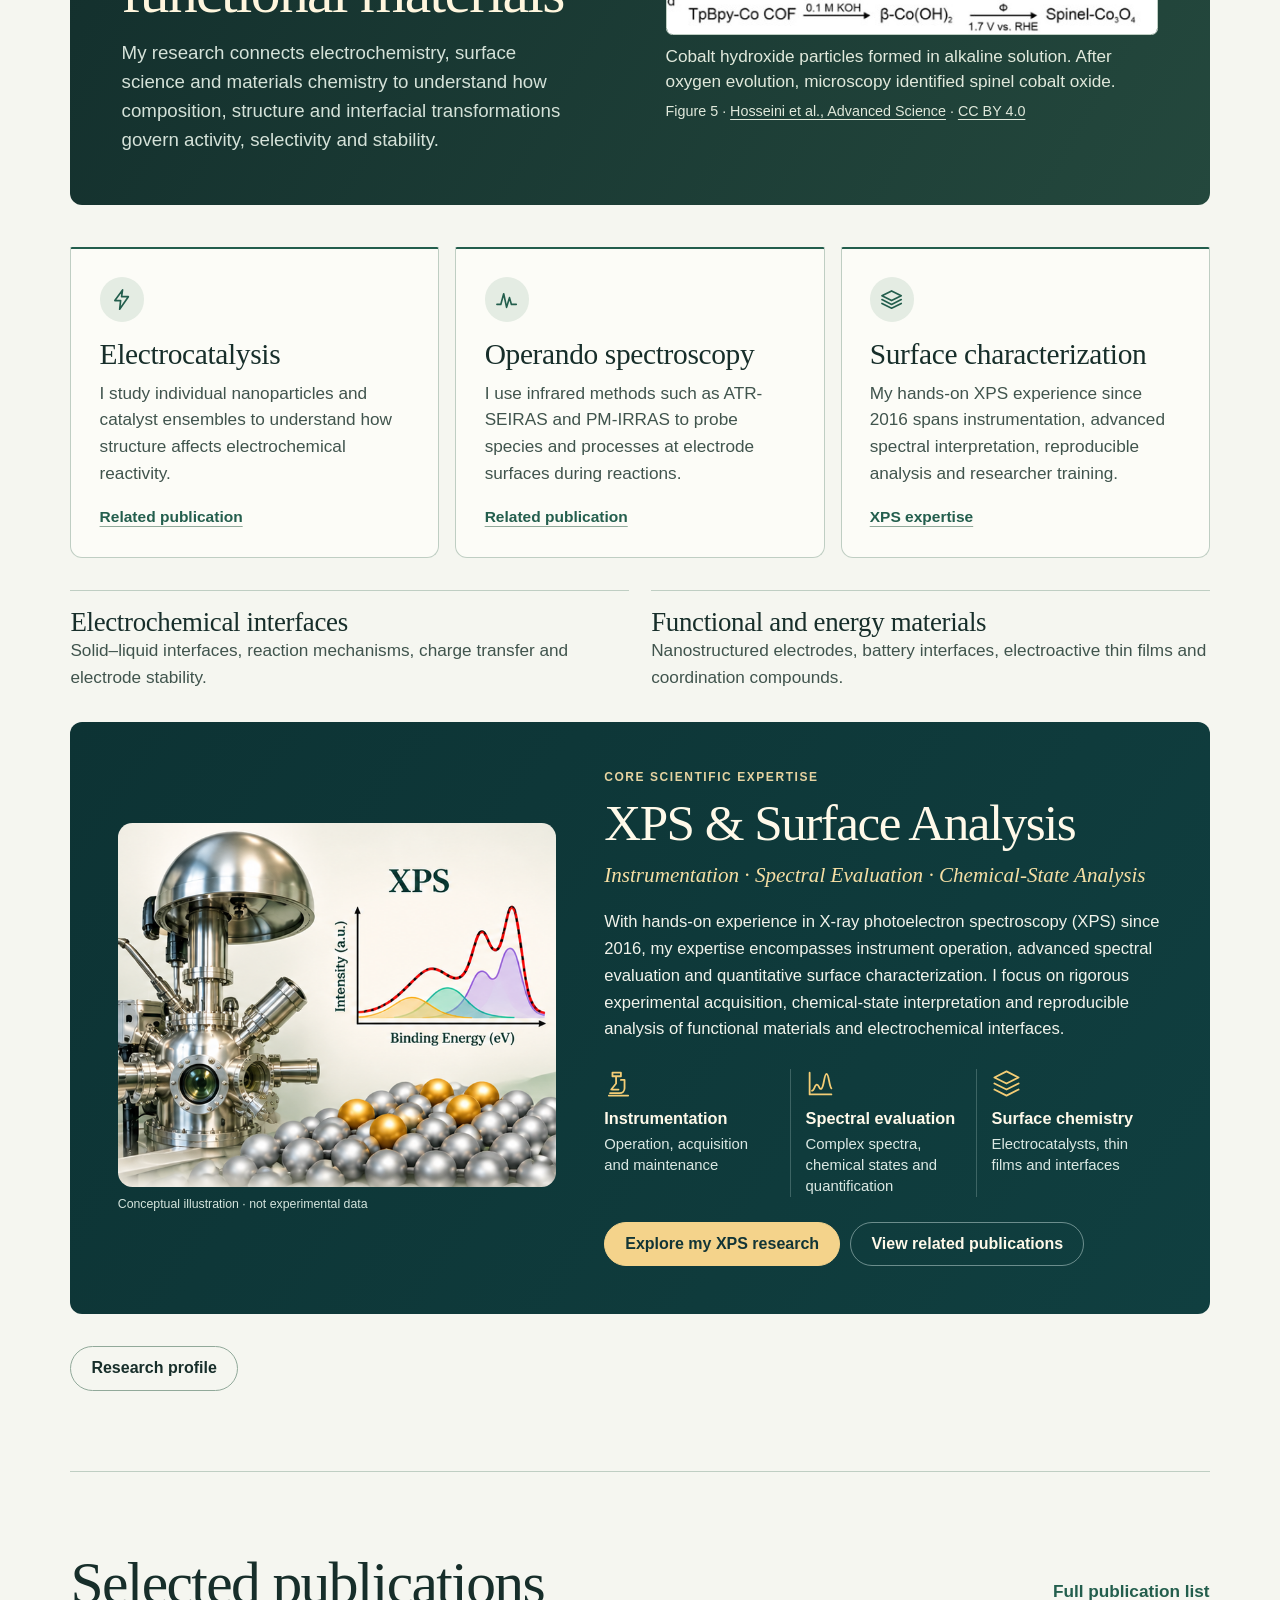
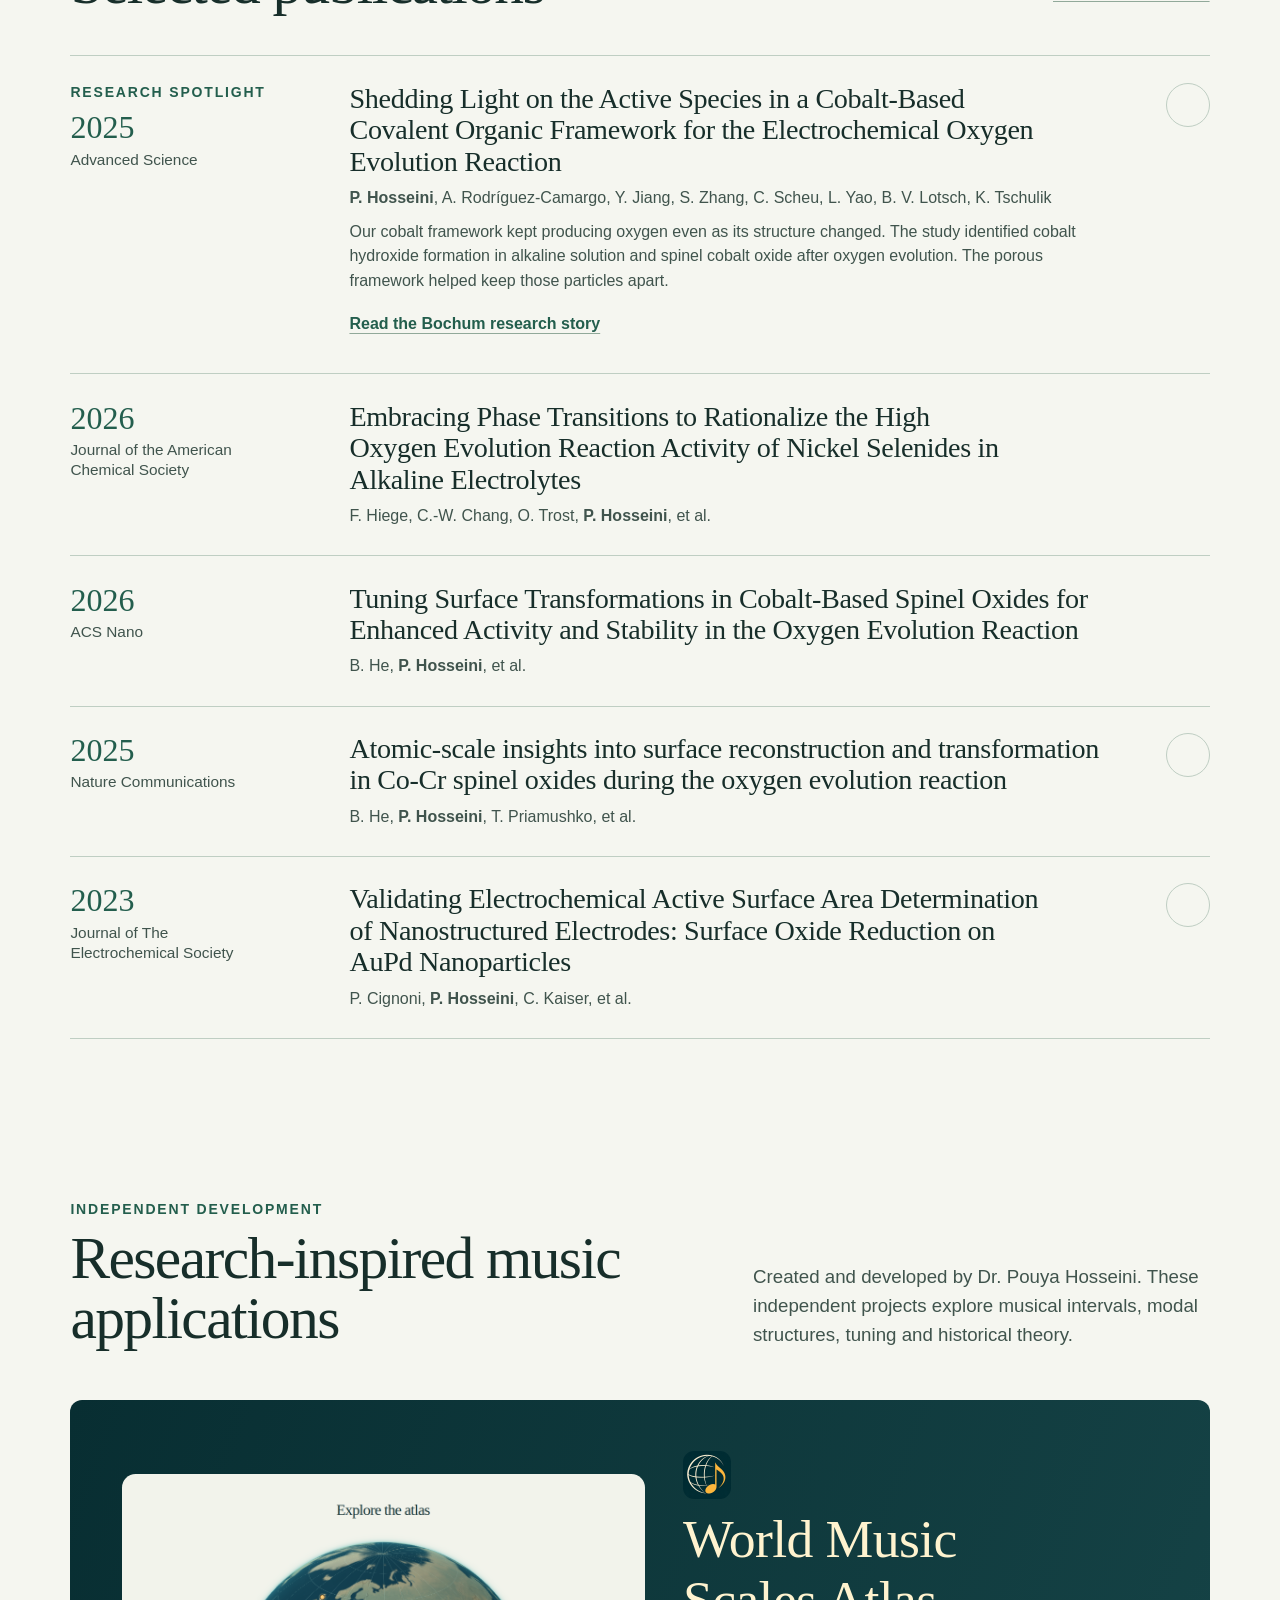
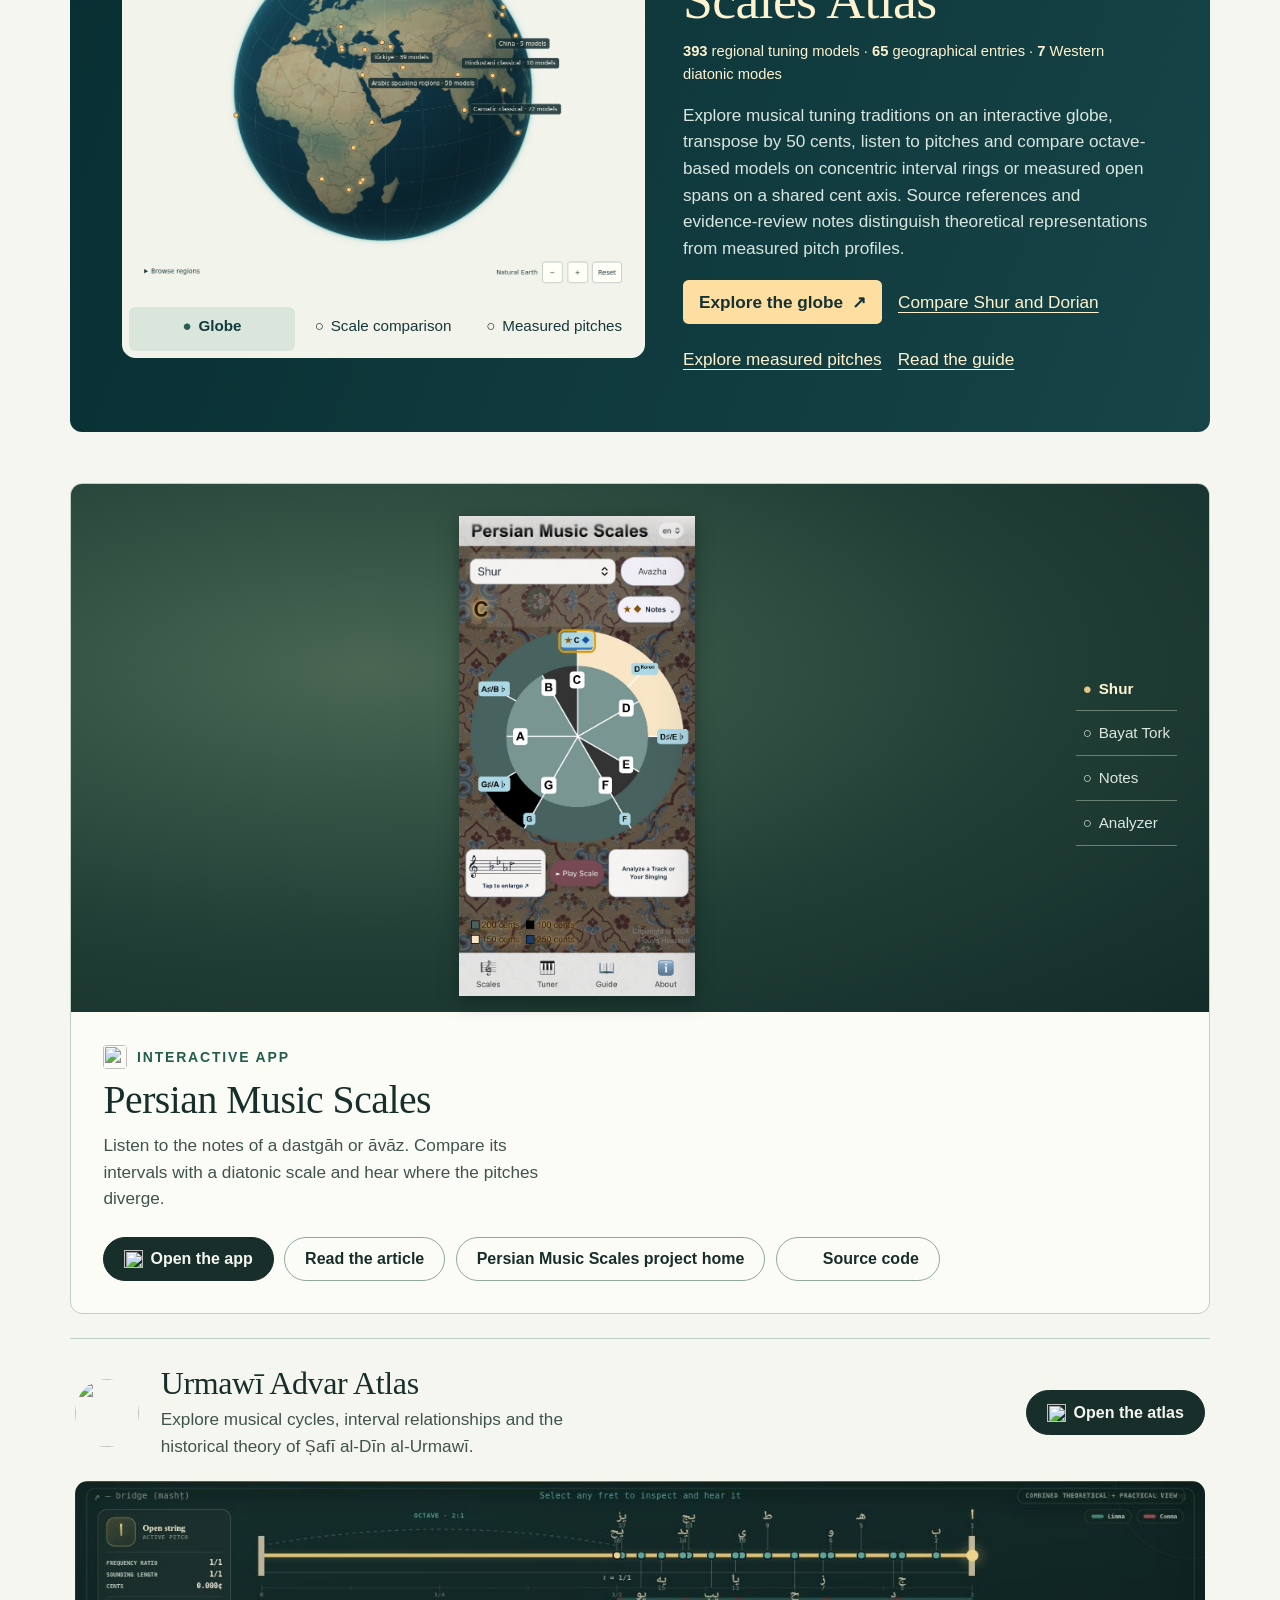
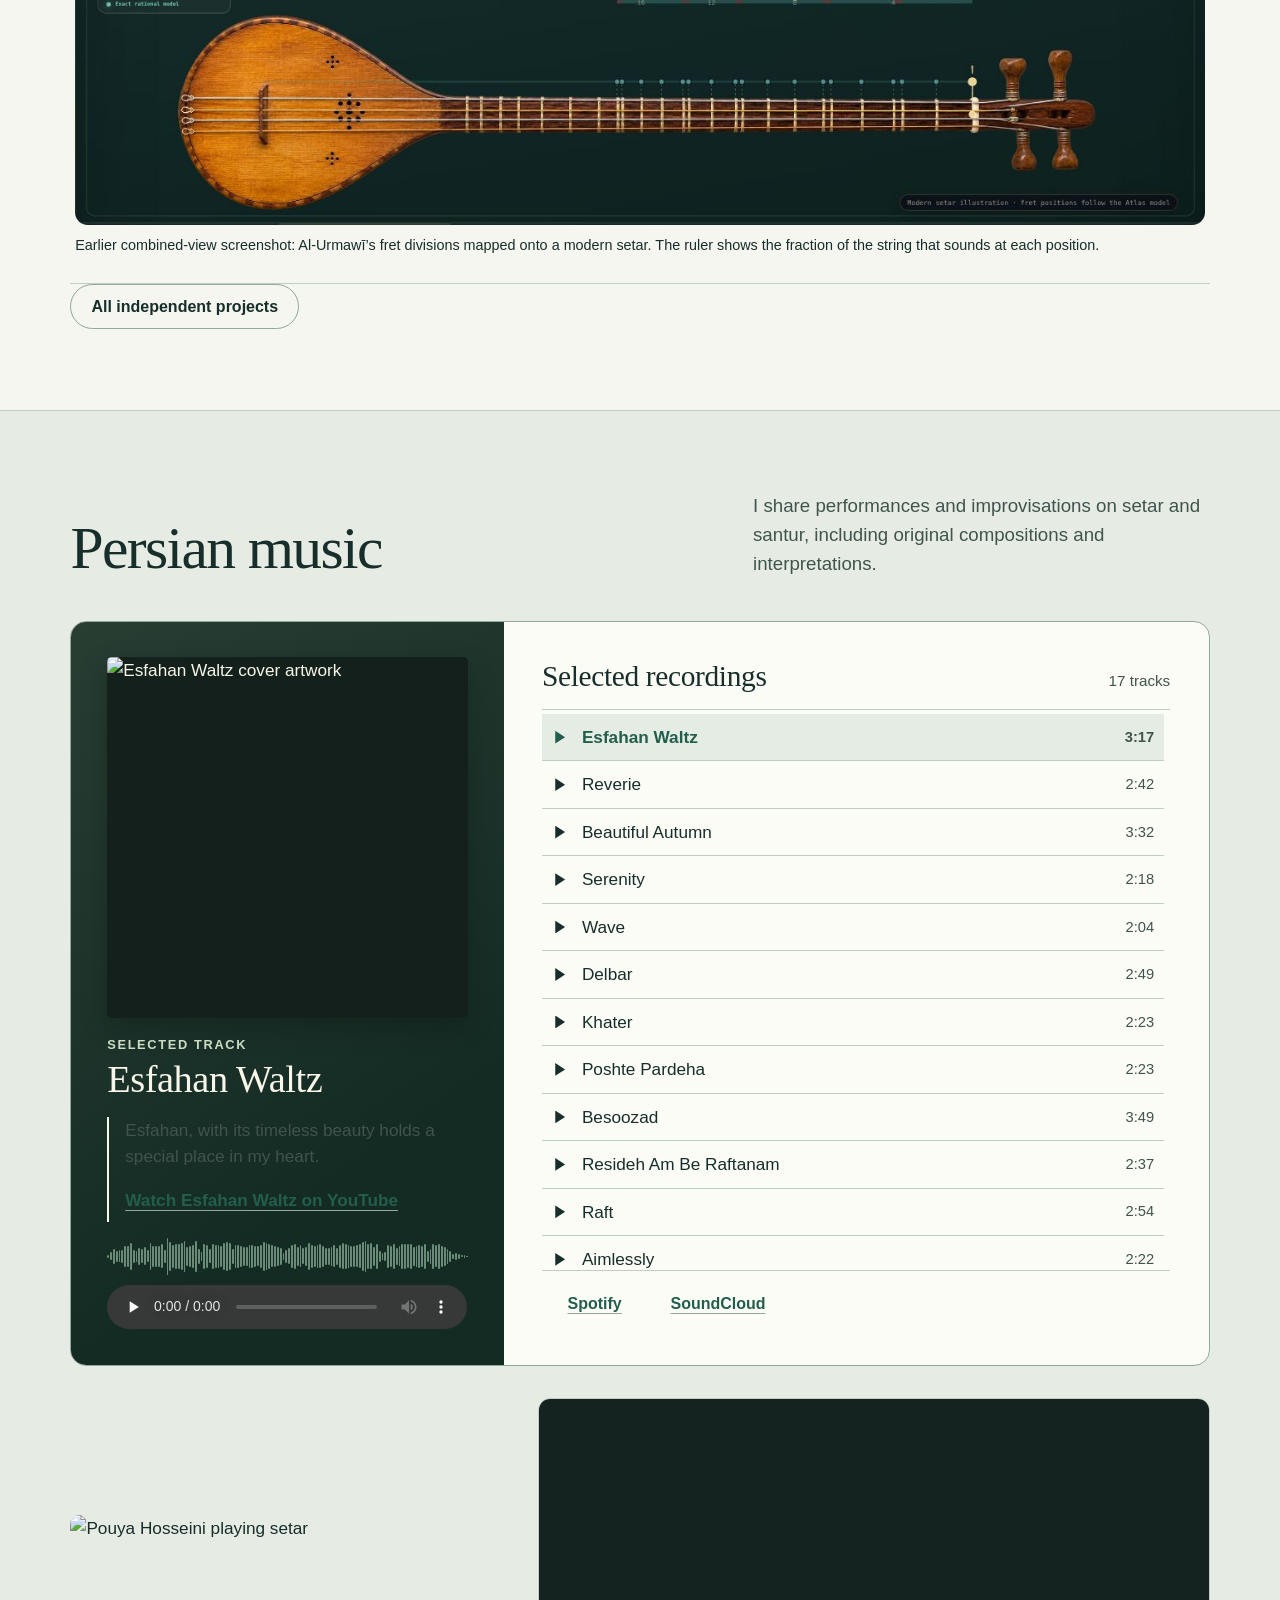
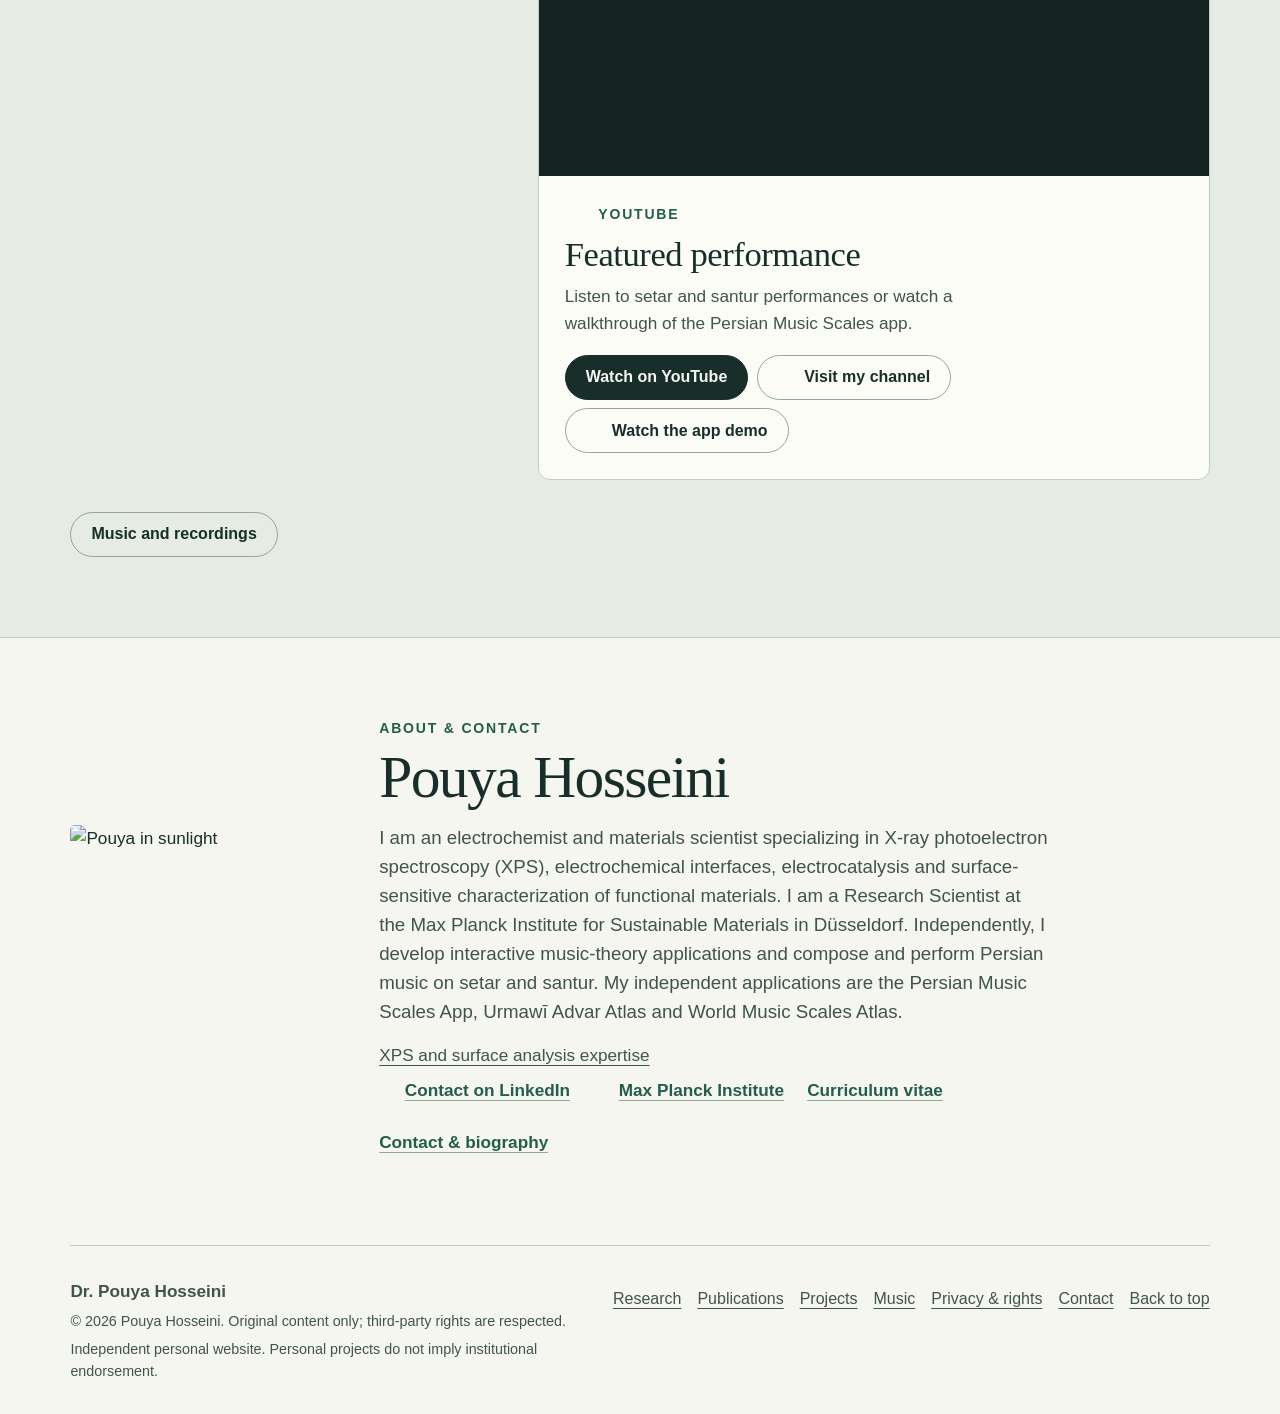
==== commit e82ff460: "Synchronize portfolio catalog figures with published Atlas" ====
--- a/index.html
+++ b/index.html
@@ -549,7 +549,7 @@
         <div class="world-atlas-copy">
           <img src="world-atlas-logo.png" alt="" width="48" height="48" loading="lazy">
           <h3 id="world-atlas-title">World Music Scales Atlas</h3>
-          <p class="atlas-catalog-stat"><strong>283</strong> regional tuning models · <strong>30</strong> geographical entries · <strong>7</strong> Western diatonic modes</p>
+          <p class="atlas-catalog-stat"><strong>393</strong> regional tuning models · <strong>65</strong> geographical entries · <strong>7</strong> Western diatonic modes</p>
           <p>Explore musical tuning traditions on an interactive globe, transpose by 50 cents, listen to pitches and compare octave-based models on concentric interval rings or measured open spans on a shared cent axis. Source references and evidence-review notes distinguish theoretical representations from measured pitch profiles.</p>
           <div class="world-atlas-actions">
             <a class="world-atlas-open" href="https://worldmusicscalesatlas.github.io/">Explore the globe <span aria-hidden="true">↗</span></a>
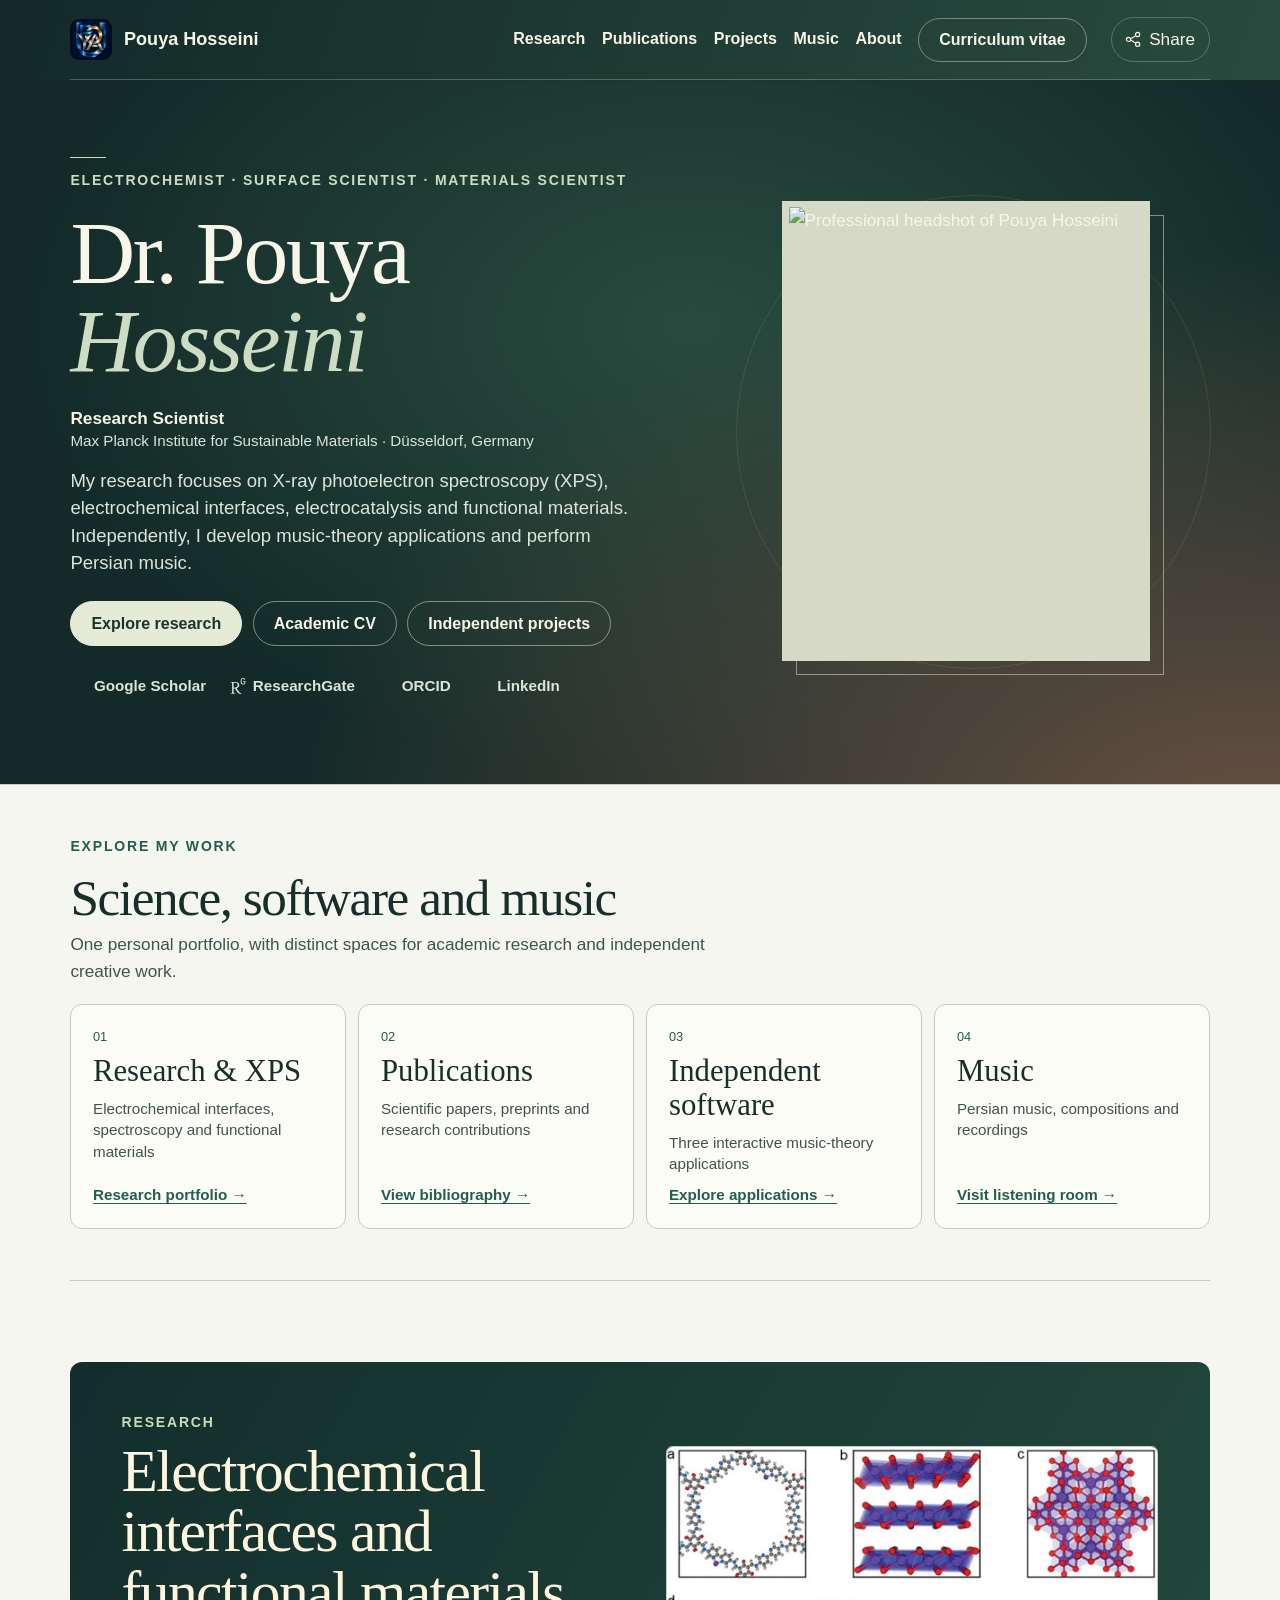
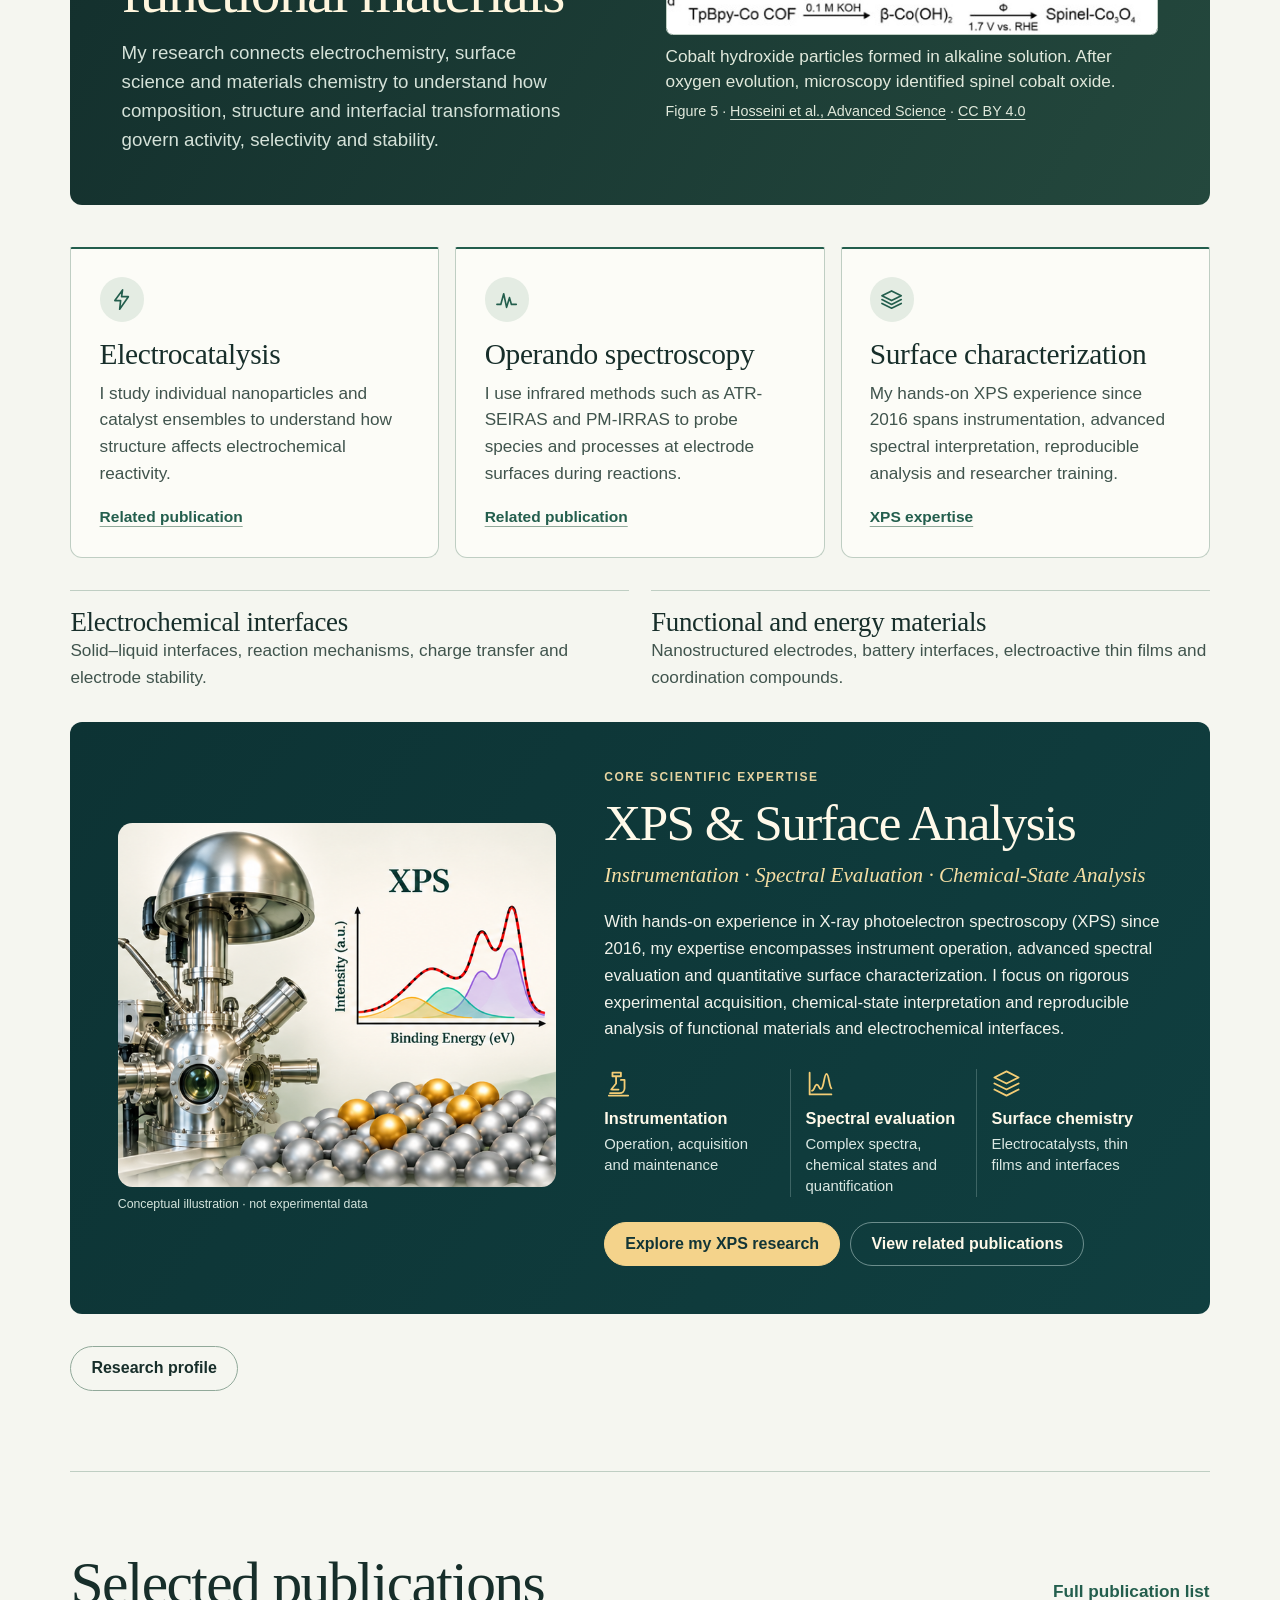
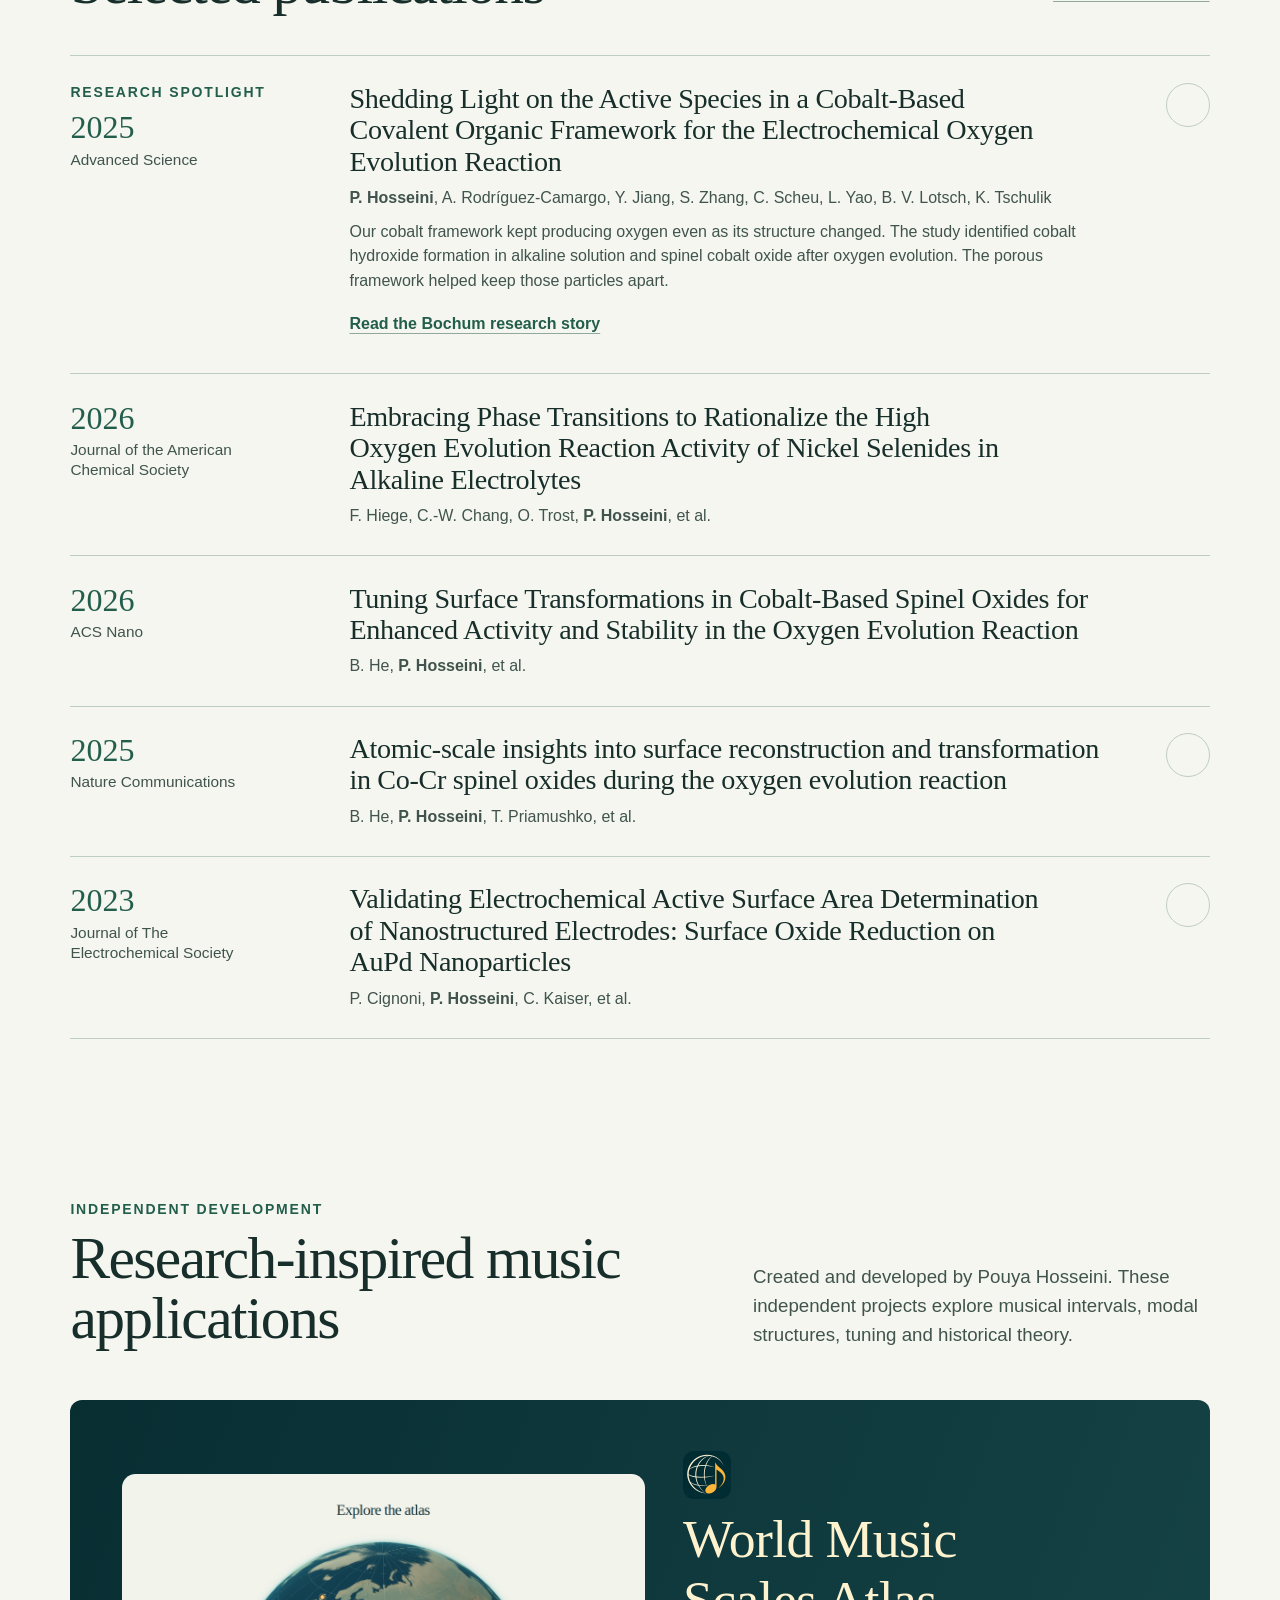
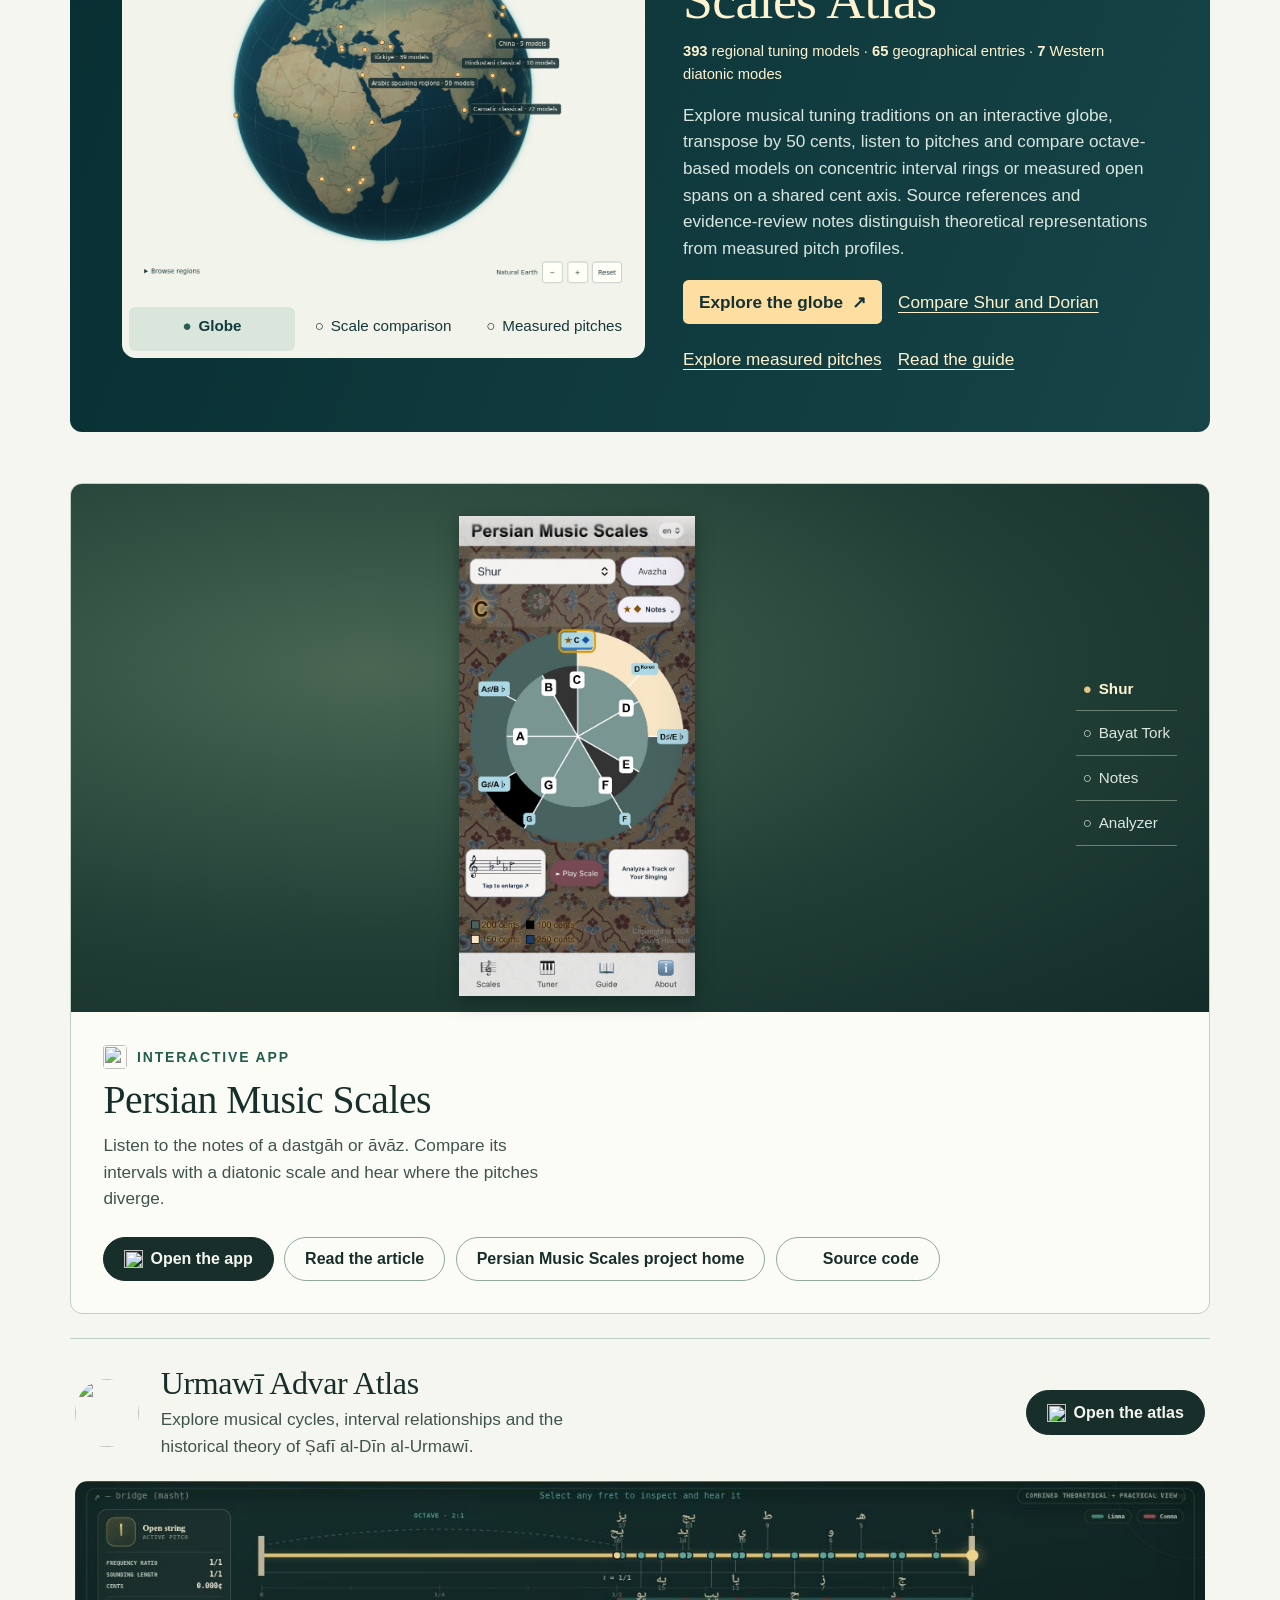
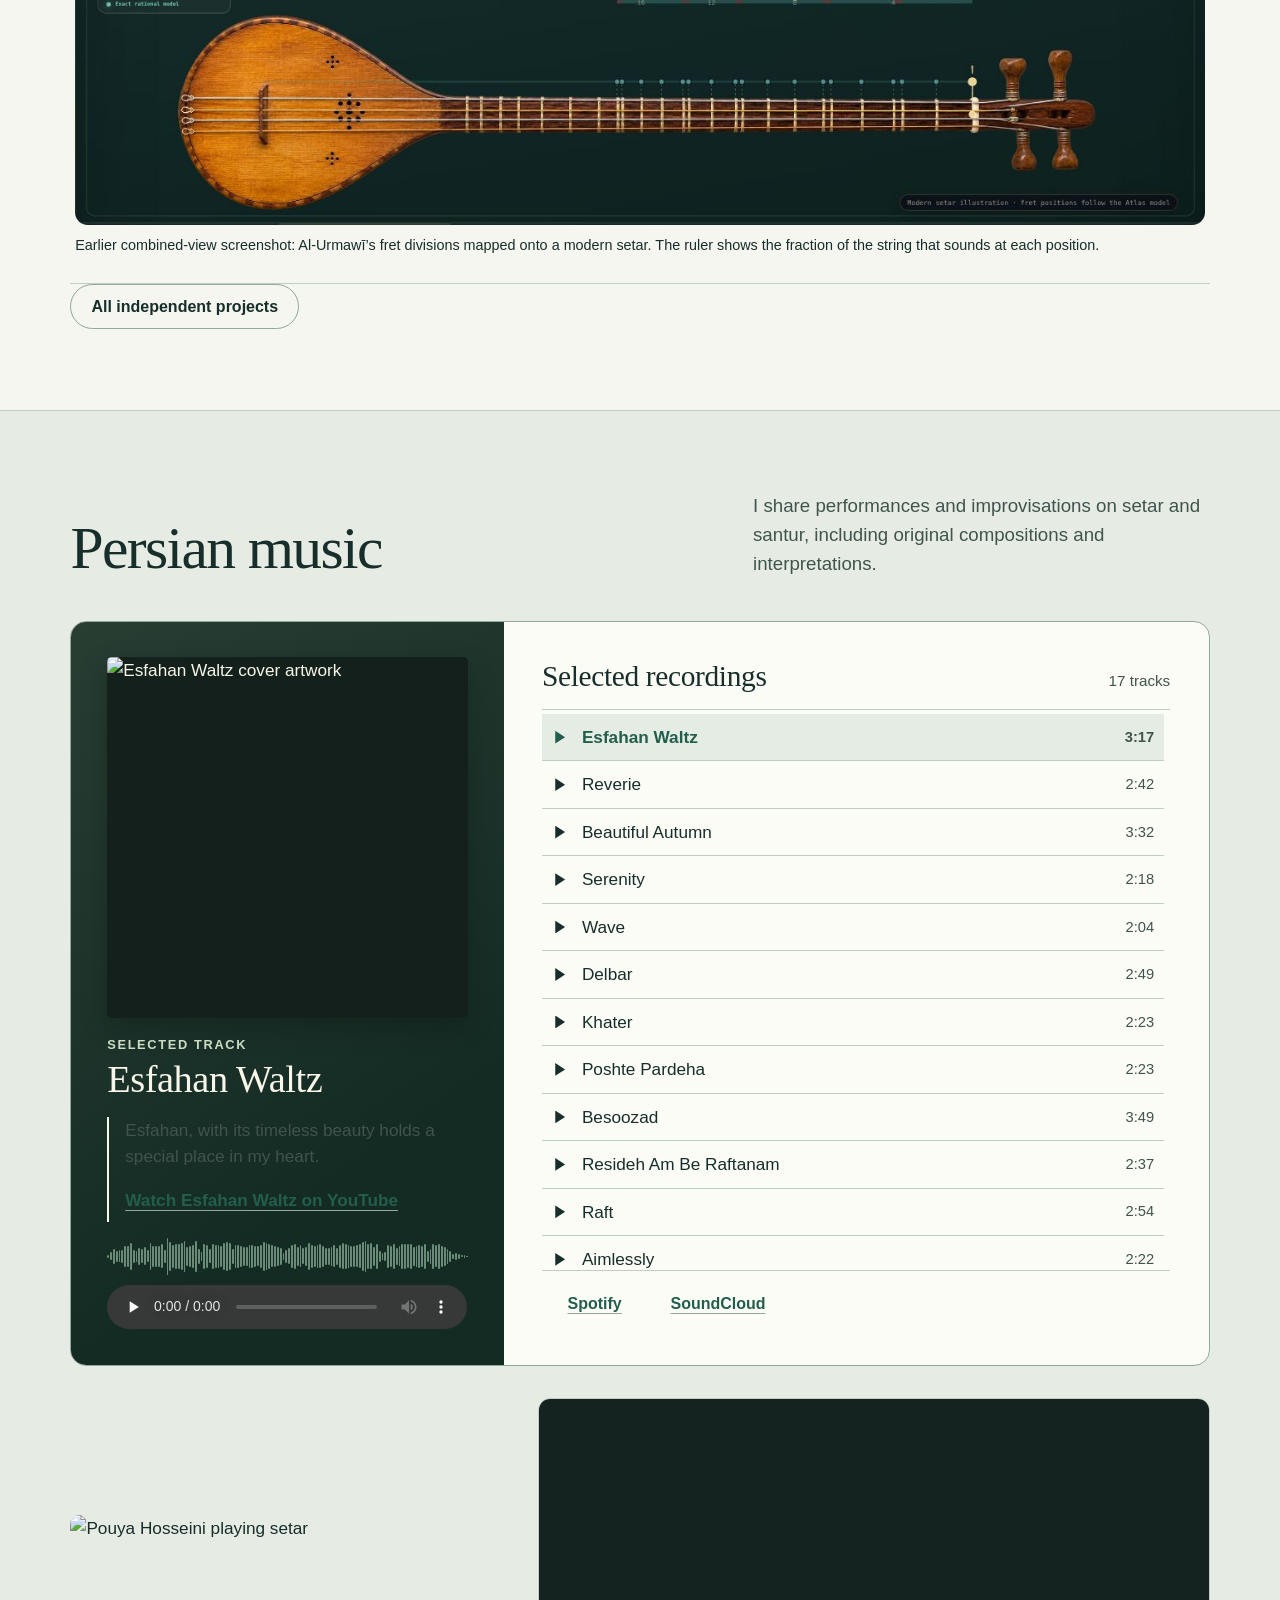
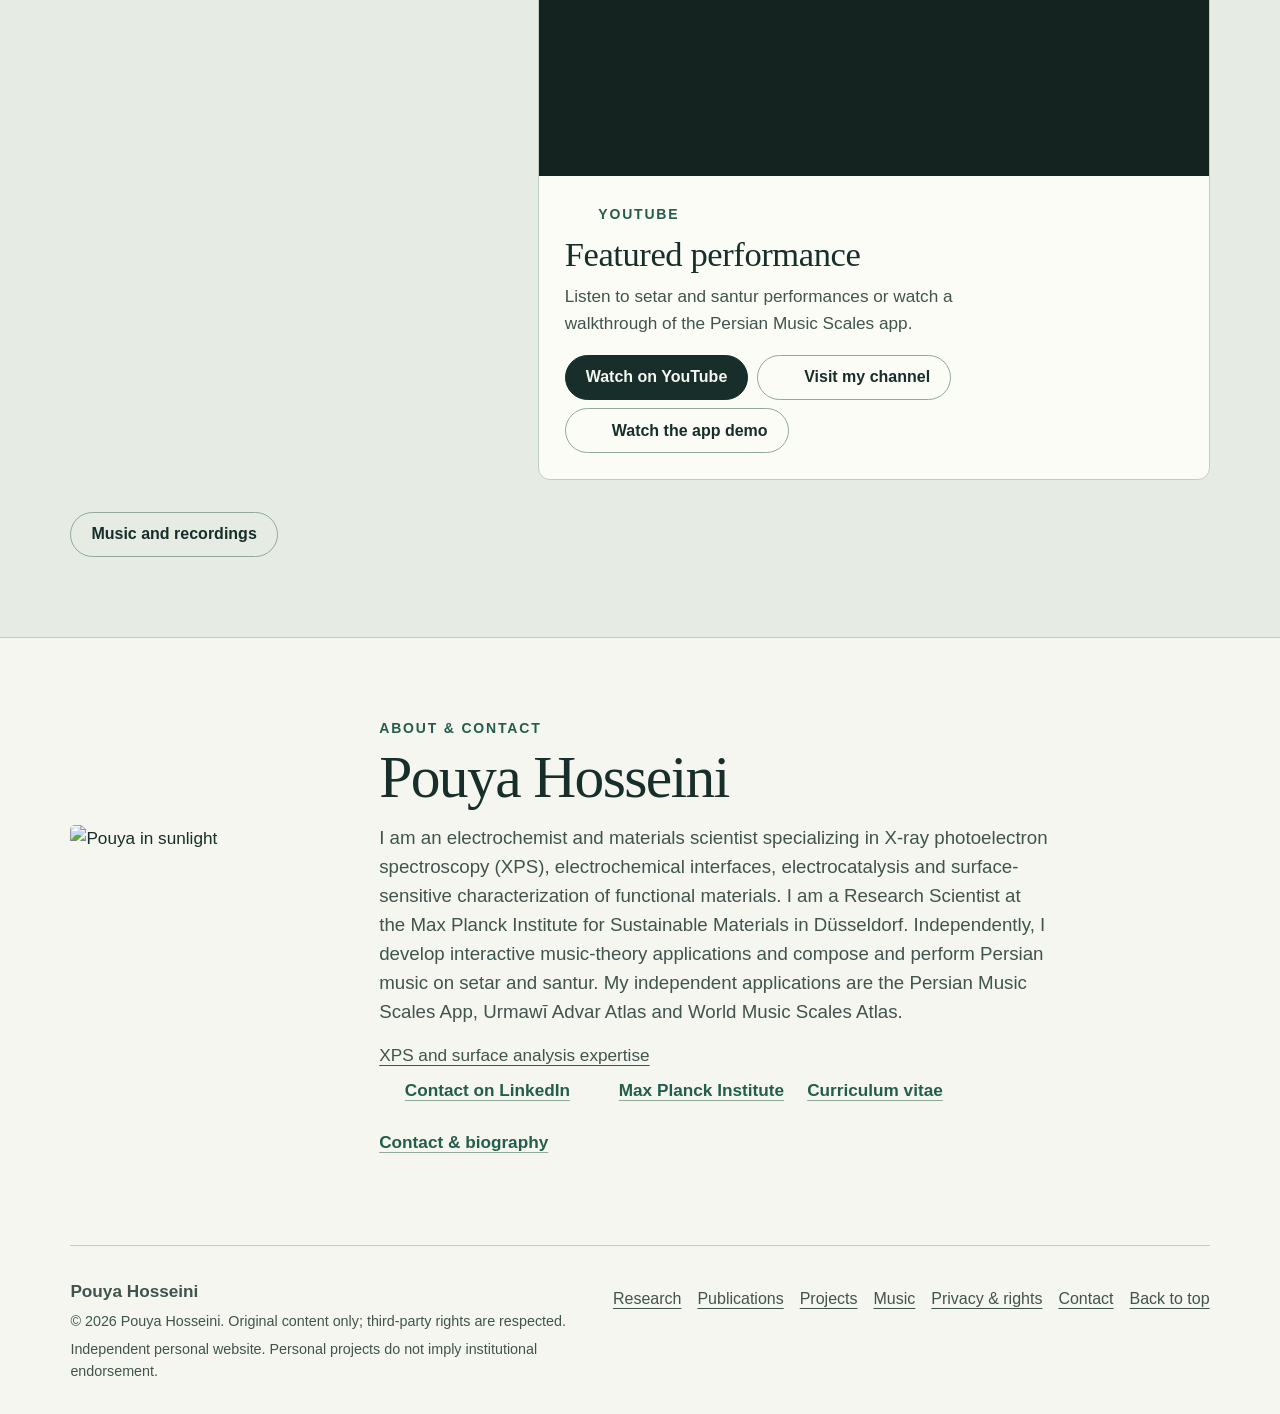
==== commit ea675f87: "Use Pouya Hosseini as personal website public brand" ====
--- a/index.html
+++ b/index.html
@@ -4,16 +4,16 @@
 <meta name="google-site-verification" content="bar9iVDKejX30uUGMR7PgldOZCrXmeHWHFh6p5Cgv7w" />
 <meta charset="utf-8">
 <meta name="viewport" content="width=device-width, initial-scale=1">
-<title>Dr. Pouya Hosseini | Electrochemist, XPS &amp; Surface Scientist</title>
+<title>Pouya Hosseini | Electrochemist, XPS &amp; Surface Scientist</title>
 <meta name="description" content="Research Scientist at Max Planck. Explore Pouya Hosseini’s electrochemistry, XPS and electrocatalysis research, publications, music theory apps and Persian music.">
 <meta property="og:image" content="https://drpouyahosseini.github.io/pouya-hosseini-940.webp">
-<meta property="og:image:alt" content="Professional portrait of Dr. Pouya Hosseini">
+<meta property="og:image:alt" content="Professional portrait of Pouya Hosseini">
 <link rel="canonical" href="https://drpouyahosseini.github.io/">
 <meta property="og:url" content="https://drpouyahosseini.github.io/">
-<meta property="og:site_name" content="Dr. Pouya Hosseini">
+<meta property="og:site_name" content="Pouya Hosseini">
 <meta name="robots" content="max-image-preview:large">
 <meta property="og:type" content="profile">
-<meta property="og:title" content="Dr. Pouya Hosseini | Electrochemist, XPS &amp; Surface Scientist">
+<meta property="og:title" content="Pouya Hosseini | Electrochemist, XPS &amp; Surface Scientist">
 <meta property="og:description" content="Research Scientist at Max Planck. Explore Pouya Hosseini’s electrochemistry, XPS and electrocatalysis research, publications, music theory apps and Persian music.">
 <link rel="icon" href="/favicon.ico" type="image/x-icon" sizes="any">
 <link rel="icon" href="/pouya-192.png" type="image/png" sizes="192x192">
@@ -119,7 +119,7 @@
     {
       "@type": "WebSite",
       "@id": "https://drpouyahosseini.github.io/#website",
-      "name": "Dr. Pouya Hosseini",
+      "name": "Pouya Hosseini",
       "url": "https://drpouyahosseini.github.io/",
       "publisher": {
         "@id": "https://drpouyahosseini.github.io/#pouya"
@@ -133,7 +133,7 @@
       "width": 940,
       "height": 1254,
       "caption": "Portrait of Pouya Hosseini",
-      "name": "Professional portrait of Dr. Pouya Hosseini",
+      "name": "Professional portrait of Pouya Hosseini",
       "url": "https://drpouyahosseini.github.io/pouya-hosseini-940.webp"
     },
     {
@@ -431,7 +431,7 @@
 <script defer src="recordings.js?v=20261128-no-track-nav"></script>
 <script defer src="portfolio-nav.js?v=20261128-profile"></script>
 
-<meta name="twitter:card" content="summary_large_image"><meta name="twitter:title" content="Dr. Pouya Hosseini | Electrochemist, XPS &amp; Surface Scientist"><meta name="twitter:description" content="Research Scientist at Max Planck. Explore Pouya Hosseini’s electrochemistry, XPS and electrocatalysis research, publications, music theory apps and Persian music."><meta name="twitter:image" content="https://drpouyahosseini.github.io/pouya-hosseini-940.webp"><link rel="stylesheet" href="portfolio-upgrade.css?v=20261128-simple"><script defer src="portfolio-enhancements.js?v=20261128-simple"></script><meta property="og:image:width" content="940">
+<meta name="twitter:card" content="summary_large_image"><meta name="twitter:title" content="Pouya Hosseini | Electrochemist, XPS &amp; Surface Scientist"><meta name="twitter:description" content="Research Scientist at Max Planck. Explore Pouya Hosseini’s electrochemistry, XPS and electrocatalysis research, publications, music theory apps and Persian music."><meta name="twitter:image" content="https://drpouyahosseini.github.io/pouya-hosseini-940.webp"><link rel="stylesheet" href="portfolio-upgrade.css?v=20261128-simple"><script defer src="portfolio-enhancements.js?v=20261128-simple"></script><meta property="og:image:width" content="940">
 <meta property="og:image:height" content="1254">
 </head>
 <body id="top">
@@ -439,7 +439,7 @@
 <div class="nav-band">
   <header class="mast wrap">
     <a class="brand" href="#top" aria-label="Pouya Hosseini, homepage">
-      <img class="brand-mark" src="pouya-mark.webp" style="border-radius:22%;object-fit:contain" alt="" width="41" height="41"><span>Dr. Pouya Hosseini</span>
+      <img class="brand-mark" src="pouya-mark.webp" style="border-radius:22%;object-fit:contain" alt="" width="41" height="41"><span>Pouya Hosseini</span>
     </a>
     <button class="menu-toggle" type="button" aria-expanded="false" aria-controls="site-nav" hidden>
       <span class="menu-glyph" aria-hidden="true"></span><span>Menu</span>
@@ -467,7 +467,7 @@
     </div>
     <div class="hero-art"><figure class="portrait"><img src="pouya-hosseini-640.webp"
             srcset="pouya-hosseini-640.webp 640w, pouya-hosseini-940.webp 940w"
-            sizes="(max-width: 40rem) 36vw, (max-width: 70rem) 33vw, 370px" width="940" height="1254" fetchpriority="high" alt="Professional headshot of Dr. Pouya Hosseini"></figure></div>
+            sizes="(max-width: 40rem) 36vw, (max-width: 70rem) 33vw, 370px" width="940" height="1254" fetchpriority="high" alt="Professional headshot of Pouya Hosseini"></figure></div>
   </section>
 </div>
 <main id="main">
@@ -539,7 +539,7 @@
       </article>
     </div>
   </section>
-  <section id="projects" class="section wrap independent-projects" aria-labelledby="projects-title"><div class="section-lead"><div><p class="eyebrow">Independent development</p><h2 id="projects-title">Research-inspired music applications</h2></div><p>Created and developed by Dr. Pouya Hosseini. These independent projects explore musical intervals, modal structures, tuning and historical theory.</p></div><section class="world-atlas-feature" id="world-music-scales-atlas" aria-labelledby="world-atlas-title">
+  <section id="projects" class="section wrap independent-projects" aria-labelledby="projects-title"><div class="section-lead"><div><p class="eyebrow">Independent development</p><h2 id="projects-title">Research-inspired music applications</h2></div><p>Created and developed by Pouya Hosseini. These independent projects explore musical intervals, modal structures, tuning and historical theory.</p></div><section class="world-atlas-feature" id="world-music-scales-atlas" aria-labelledby="world-atlas-title">
         <fieldset class="scale-gallery atlas-gallery">
           <legend>World Music Scales Atlas screenshots</legend>
           <input type="radio" name="atlas-view" id="atlas-view-globe" checked><label for="atlas-view-globe">Globe</label><img src="atlas-current-globe.png" width="1080" height="825" loading="lazy" alt="Interactive Atlas globe with updated geographical coverage and regional model counts">
@@ -640,7 +640,7 @@
   <img alt="" width="44" height="44"><a href="./#recordings"><small>Selected recording</small><strong dir="auto"></strong></a>
   <button type="button" aria-label="Pause recording"></button>
 </aside>
-<footer class="footer wrap revision-footer"><div><strong>Dr. Pouya Hosseini</strong><small>© 2026 Pouya Hosseini. Original content only; third-party rights are respected.</small><small>Independent personal website. Personal projects do not imply institutional endorsement.</small></div><div class="footer-links"><a href="research.html">Research</a><a href="publications.html">Publications</a><a href="projects.html">Projects</a><a href="music.html">Music</a><a href="legal.html">Privacy &amp; rights</a><a href="about.html">Contact</a><a href="#top">Back to top</a></div></footer>
+<footer class="footer wrap revision-footer"><div><strong>Pouya Hosseini</strong><small>© 2026 Pouya Hosseini. Original content only; third-party rights are respected.</small><small>Independent personal website. Personal projects do not imply institutional endorsement.</small></div><div class="footer-links"><a href="research.html">Research</a><a href="publications.html">Publications</a><a href="projects.html">Projects</a><a href="music.html">Music</a><a href="legal.html">Privacy &amp; rights</a><a href="about.html">Contact</a><a href="#top">Back to top</a></div></footer>
 <dialog id="share-dialog" aria-labelledby="share-title">
   <h2 id="share-title">Share this page</h2>
   <label for="share-url">Page link</label><input id="share-url" type="url" readonly>
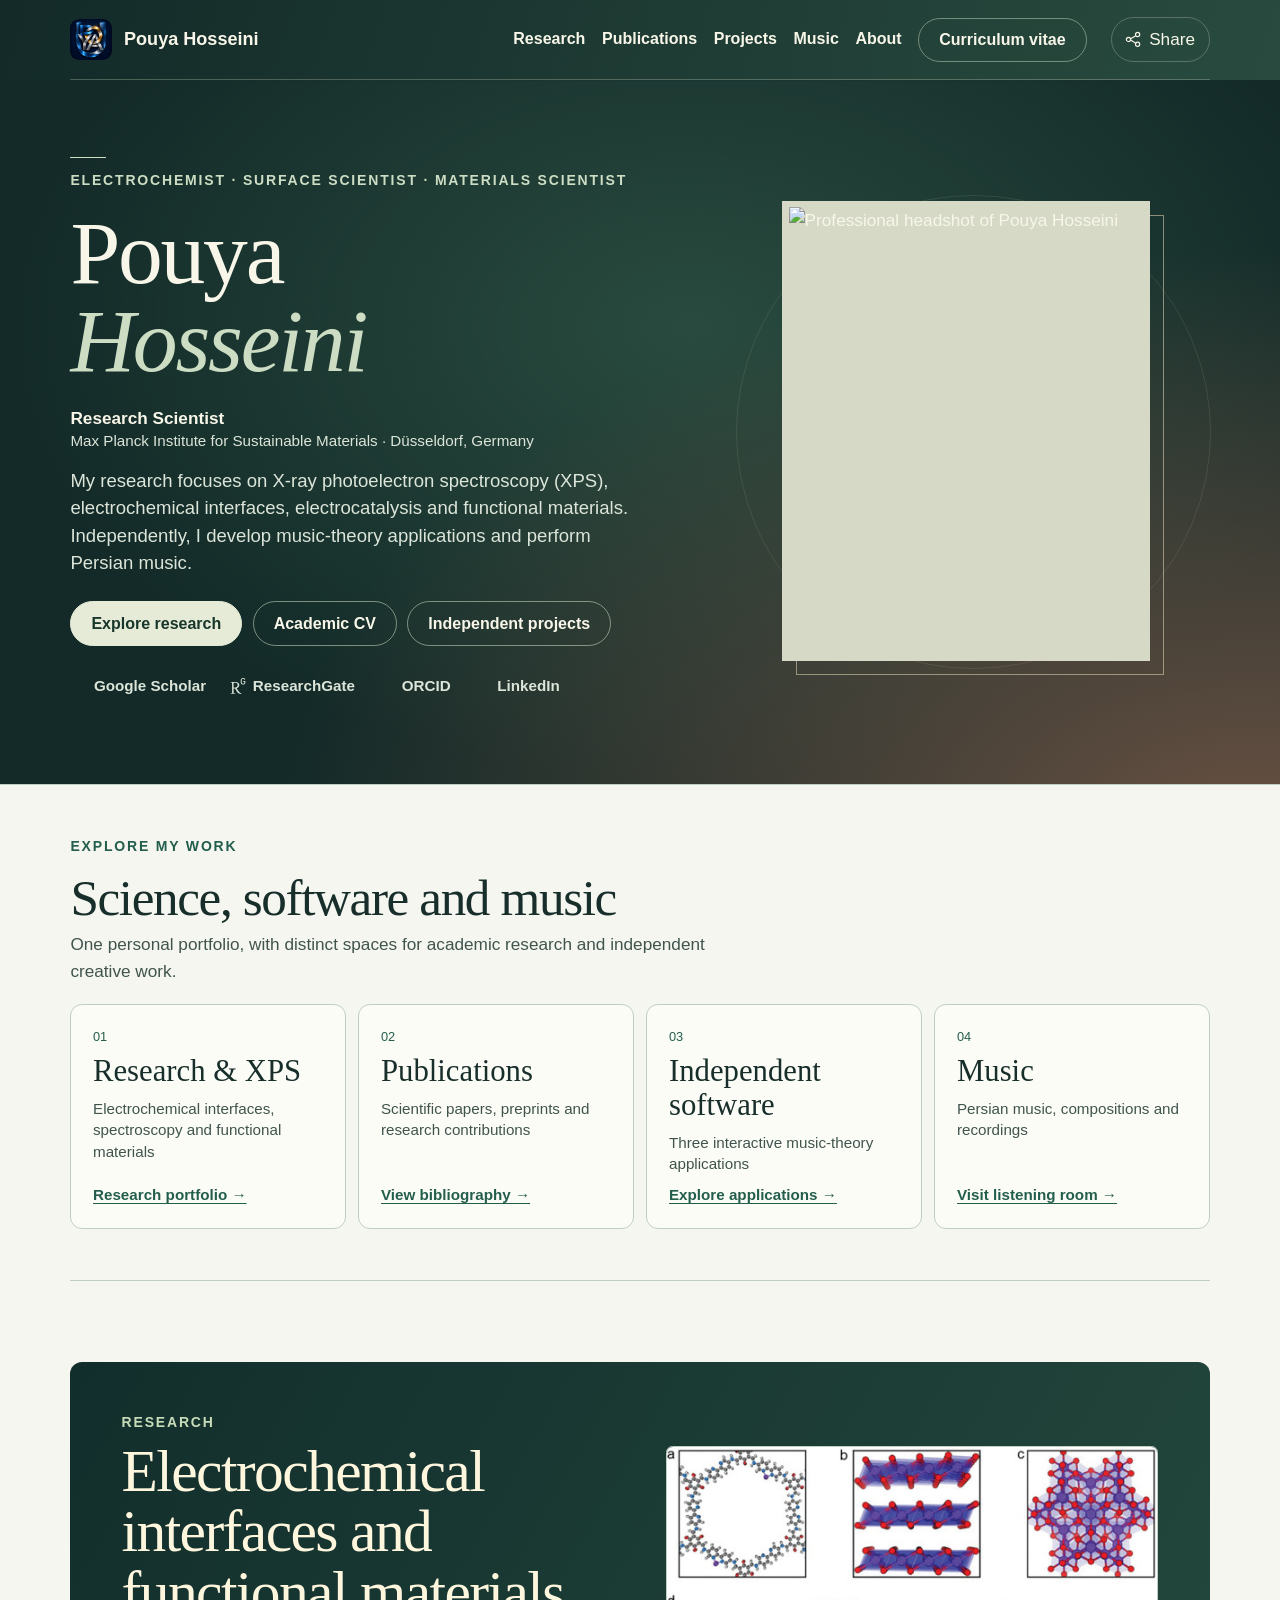
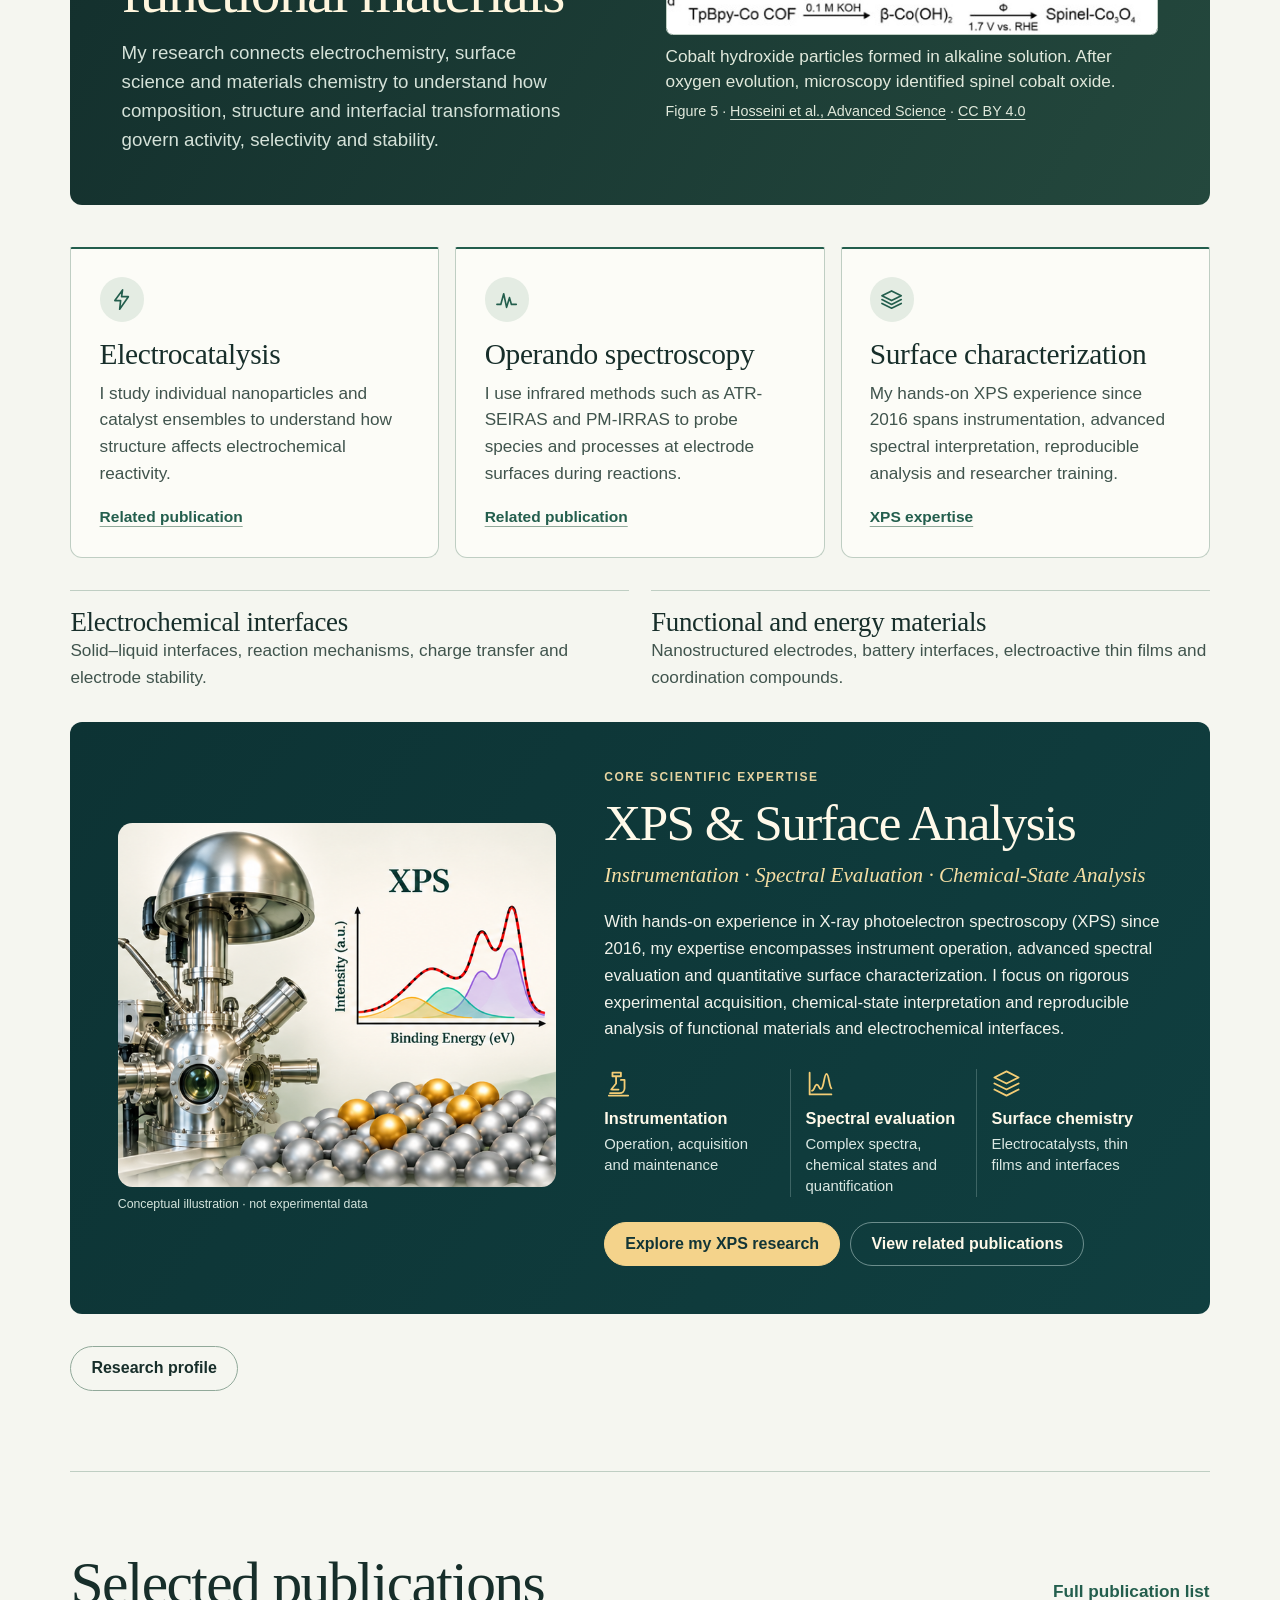
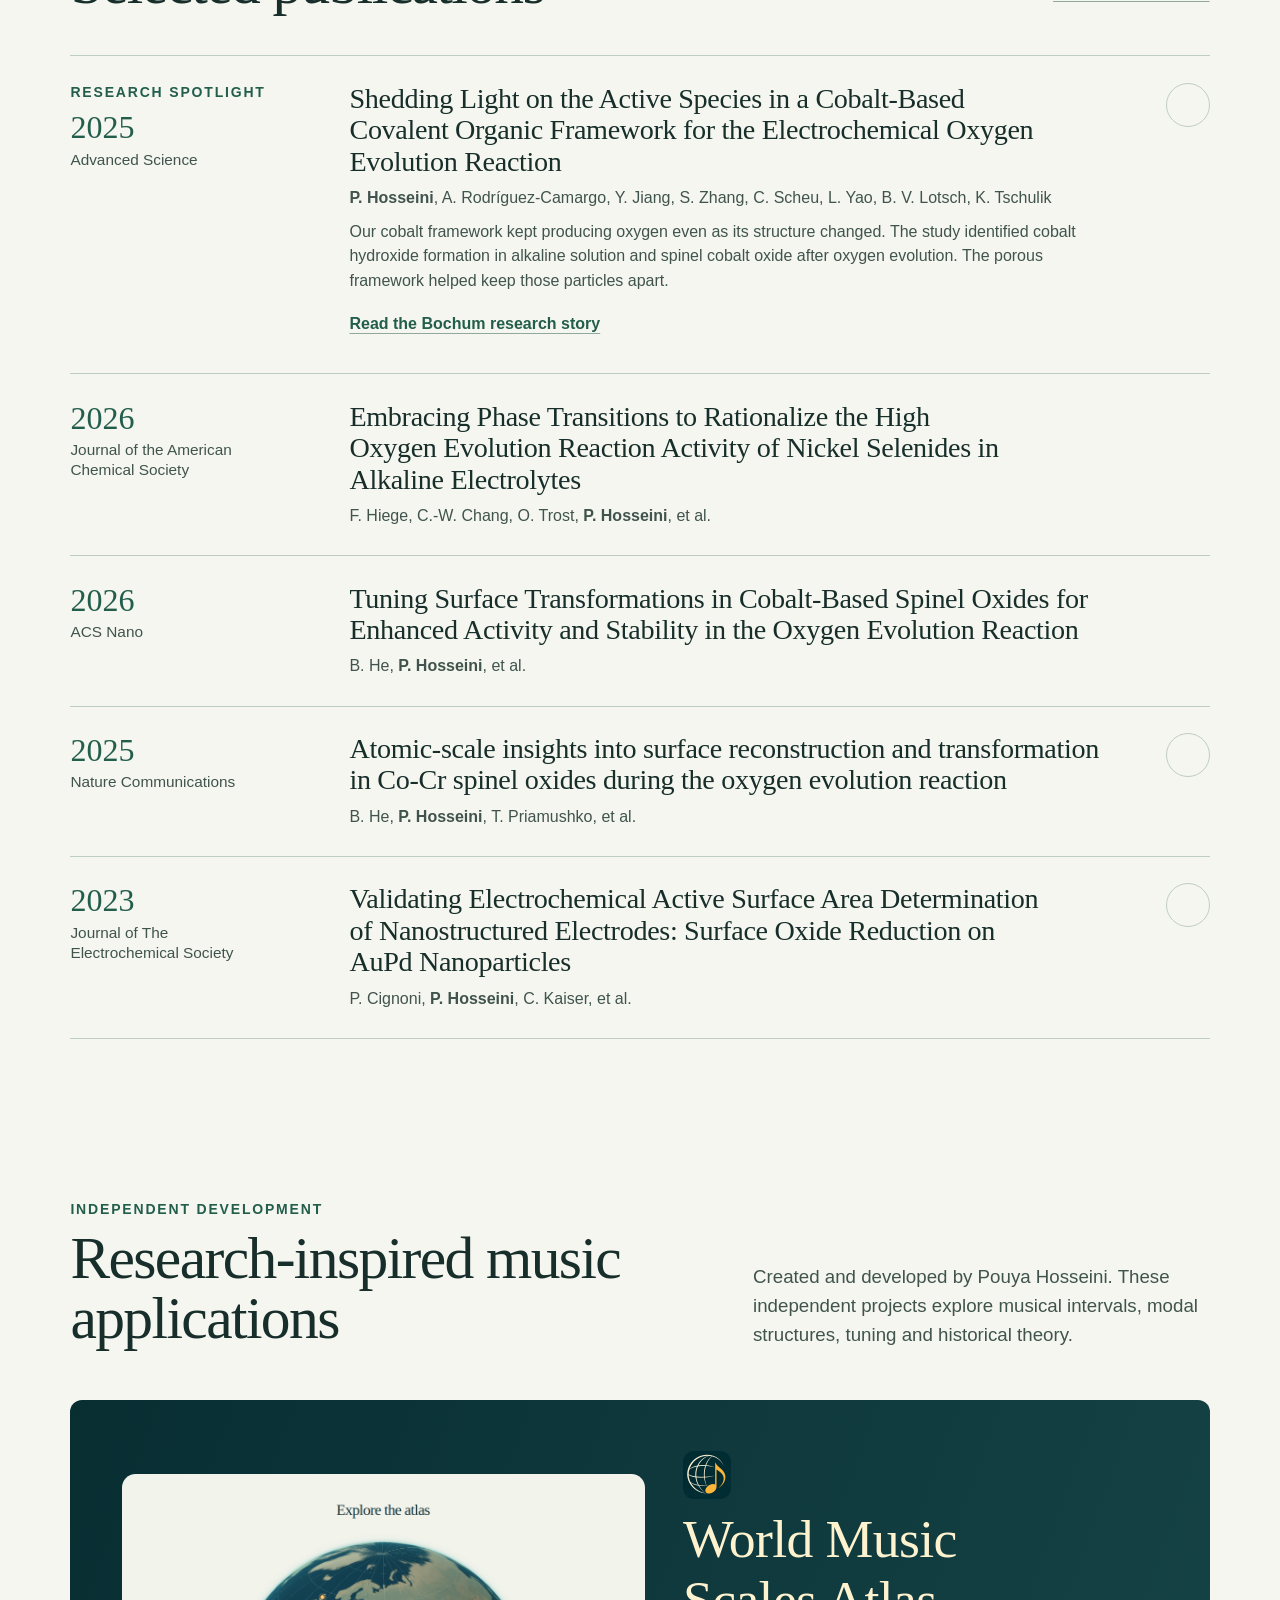
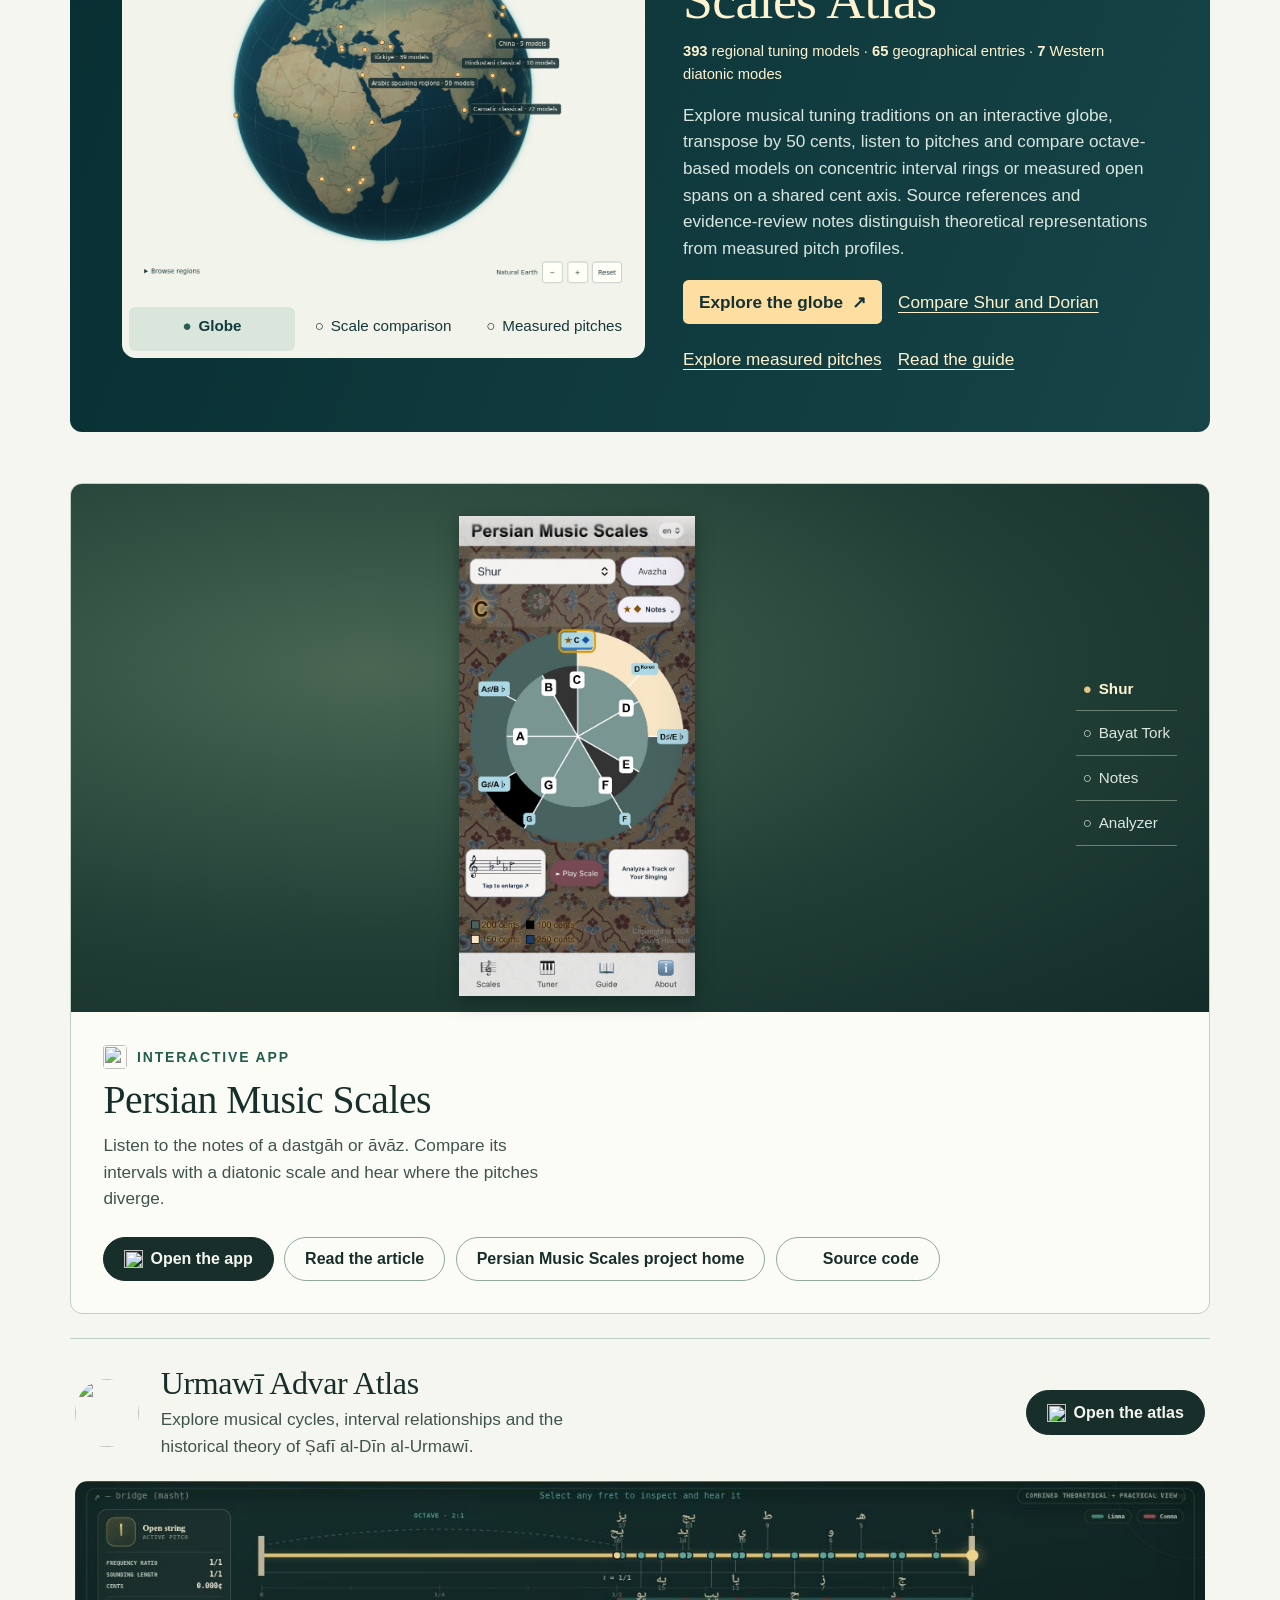
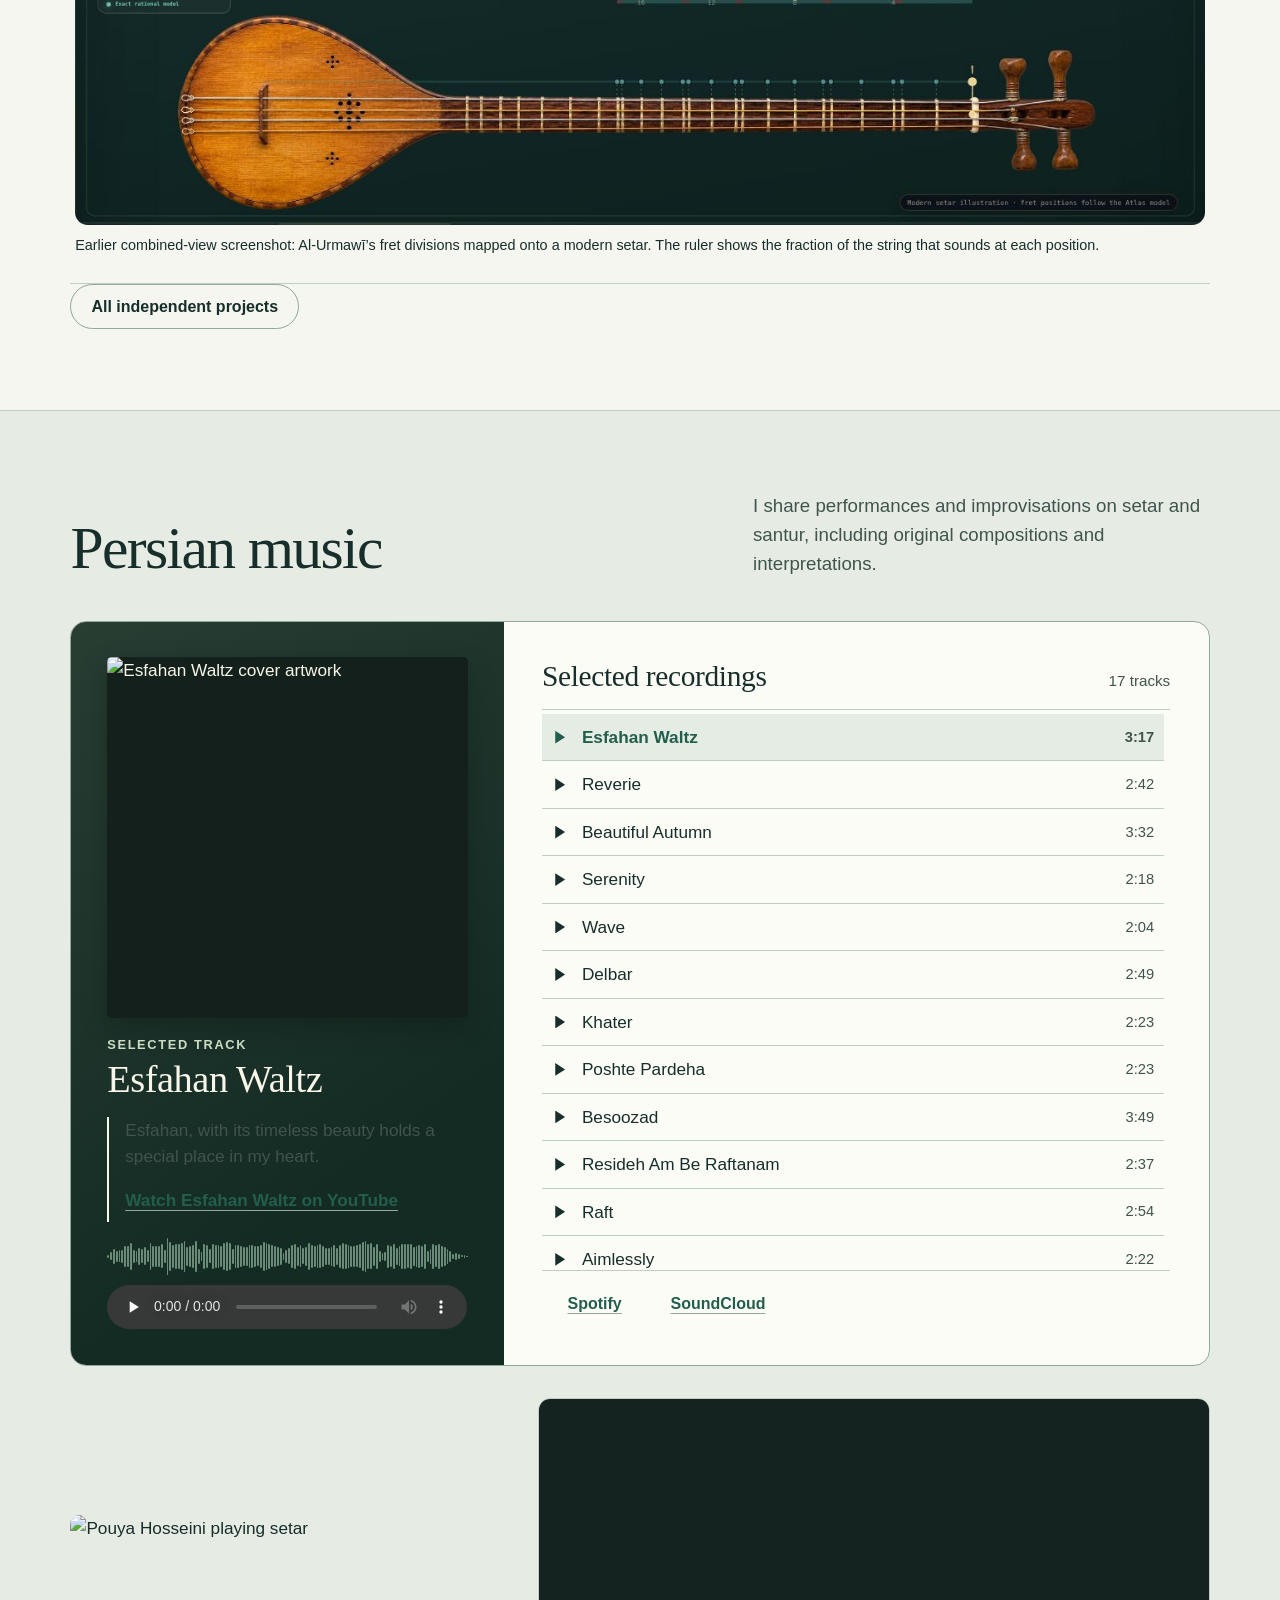
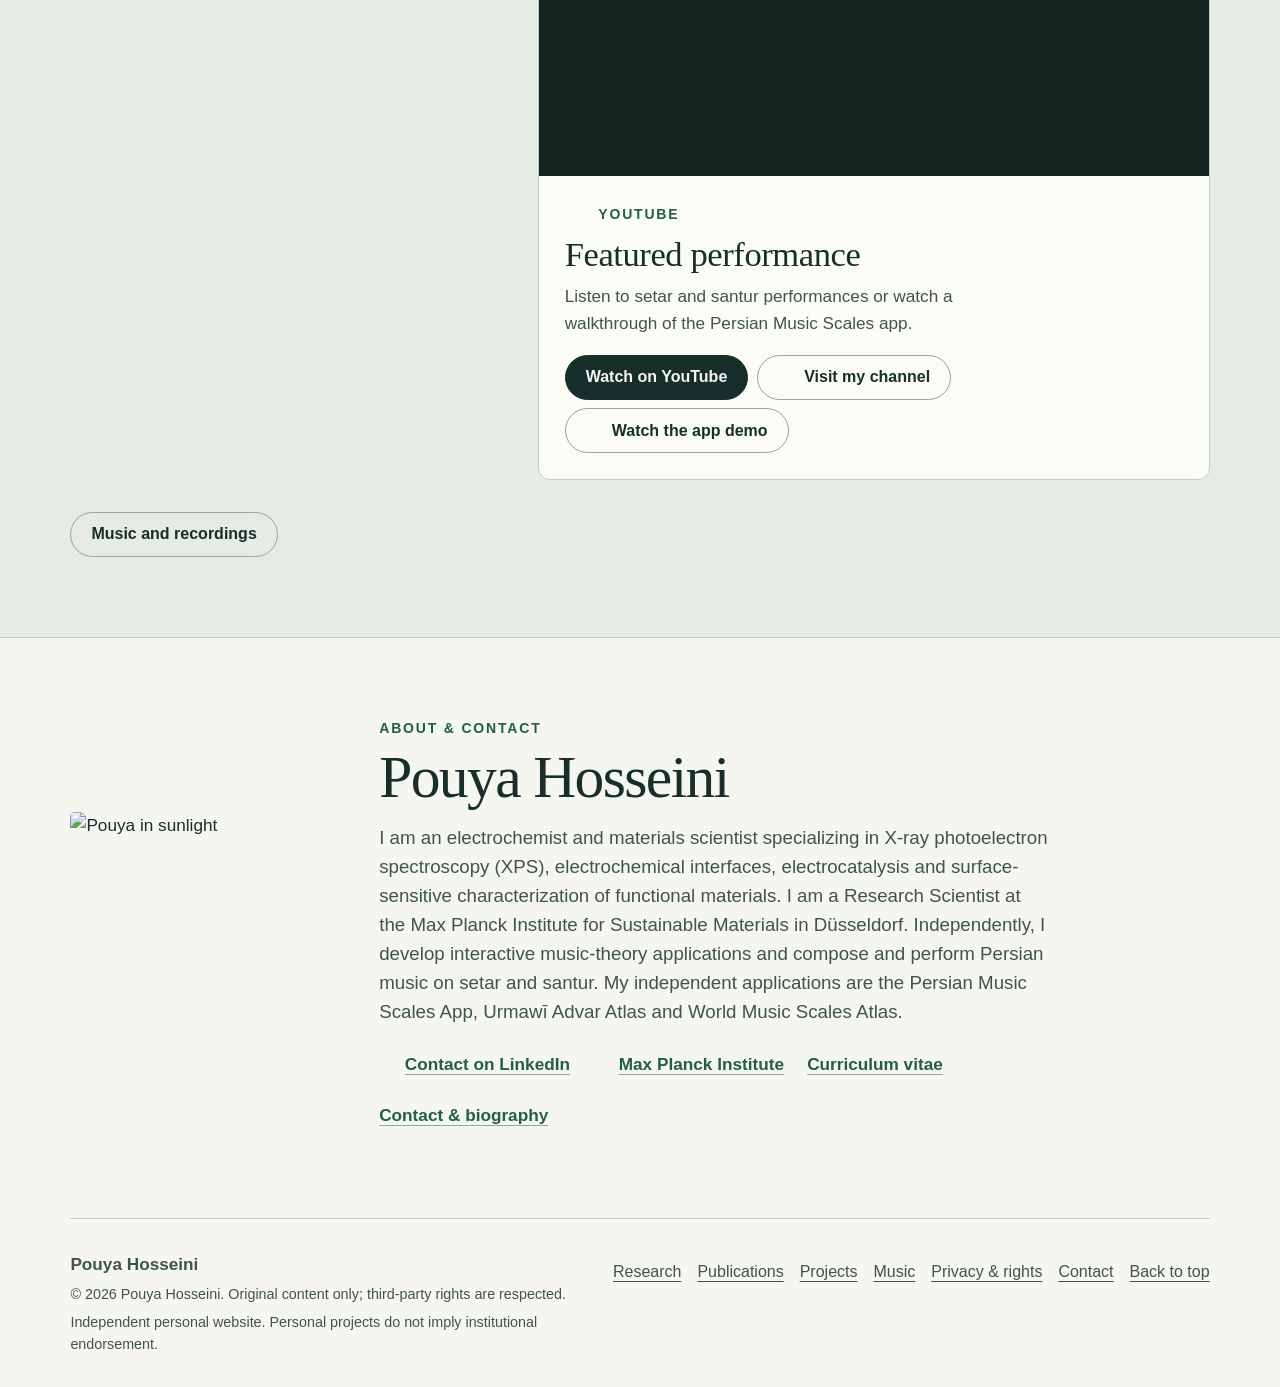
==== commit d00677a5: "Simplify mobile hero and remove redundant About expertise link" ====
--- a/index.html
+++ b/index.html
@@ -24,7 +24,7 @@
 <meta name="theme-color" content="#162e2b" media="(prefers-color-scheme: light)">
 <meta name="theme-color" content="#0c201e" media="(prefers-color-scheme: dark)">
 <link rel="preload" as="font" type="font/woff2" href="instrument-regular.woff2" crossorigin>
-<link rel="stylesheet" href="style.css?v=20261128-profile"><link rel="stylesheet" href="revision.css?v=20261128-xps-illustrated">
+<link rel="stylesheet" href="style.css?v=20261128-mobile-cleanup"><link rel="stylesheet" href="revision.css?v=20261128-xps-illustrated">
 <script src="site.js?v=20261128-profile" defer></script>
 <script type="application/ld+json">
 {
@@ -458,7 +458,7 @@
   <section class="hero wrap" id="pouya" aria-labelledby="name">
     <div class="hero-copy">
       <p class="eyebrow hero-role">Electrochemist · Surface Scientist · Materials Scientist</p>
-      <h1 id="name">Dr. Pouya <em>Hosseini</em></h1><p class="affiliation">Research Scientist<span>Max Planck Institute for Sustainable Materials · Düsseldorf, Germany</span></p>
+      <h1 id="name">Pouya <em>Hosseini</em></h1><p class="affiliation">Research Scientist<span>Max Planck Institute for Sustainable Materials · Düsseldorf, Germany</span></p>
       <p class="intro">My research focuses on X-ray photoelectron spectroscopy (XPS), electrochemical interfaces, electrocatalysis and functional materials. Independently, I develop music-theory applications and perform Persian music.</p>
       <div class="actions hero-actions"><a class="button primary" href="#research">Explore research</a><a class="button" href="cv.html">Academic CV</a><a class="button" href="#projects">Independent projects</a></div>
       <div class="profiles" aria-label="Professional profiles"><a href="https://scholar.google.com/citations?user=VgER-GUAAAAJ"><span class="service-icon brand-googlescholar" aria-hidden="true"></span>Google Scholar</a> <a href="https://www.researchgate.net/profile/Pouya-Hosseini"><span class="service-icon brand-researchgate" aria-hidden="true"></span>ResearchGate</a>
@@ -632,7 +632,7 @@
   <section id="about" class="section wrap about" aria-labelledby="about-title">
     <figure class="about-photo"><img src="pouya-portrait-640.webp" srcset="pouya-portrait-640.webp 640w, pouya-portrait-1200.webp 1200w" sizes="(max-width:40rem) 55vw, 235px" width="640" height="640" alt="Pouya in sunlight" loading="lazy"></figure>
     <div><p class="eyebrow">About &amp; contact</p><h2 id="about-title">Pouya Hosseini</h2>
-      <p>I am an electrochemist and materials scientist specializing in X-ray photoelectron spectroscopy (XPS), electrochemical interfaces, electrocatalysis and surface-sensitive characterization of functional materials. I am a Research Scientist at the Max Planck Institute for Sustainable Materials in Düsseldorf. Independently, I develop interactive music-theory applications and compose and perform Persian music on setar and santur. My independent applications are the Persian Music Scales App, Urmawī Advar Atlas and World Music Scales Atlas.</p><p><a href="research.html#xps-expertise">XPS and surface analysis expertise</a></p>
+      <p>I am an electrochemist and materials scientist specializing in X-ray photoelectron spectroscopy (XPS), electrochemical interfaces, electrocatalysis and surface-sensitive characterization of functional materials. I am a Research Scientist at the Max Planck Institute for Sustainable Materials in Düsseldorf. Independently, I develop interactive music-theory applications and compose and perform Persian music on setar and santur. My independent applications are the Persian Music Scales App, Urmawī Advar Atlas and World Music Scales Atlas.</p>
       <div class="links"><a href="https://www.linkedin.com/in/drpouyahosseini/"><span aria-hidden="true" class="service-icon brand-linkedin"></span>Contact on LinkedIn</a><a href="https://www.mpie.de/en"><span aria-hidden="true" class="service-icon brand-institute"></span>Max Planck Institute</a><a href="cv.html">Curriculum vitae</a><a href="about.html">Contact &amp; biography</a></div></div>
   </section>
 </main>
--- a/style.css
+++ b/style.css
@@ -291,7 +291,7 @@
   }
   .hero-actions .button { padding-inline: .45rem; }
   .hero .hero-role { letter-spacing: .09em; gap: .6rem; text-wrap: balance; }
-  .hero .hero-role::before { width: 1.45rem; }
+  .hero .hero-role::before { display: none; }
   .hero .profiles { grid-area: profiles; margin: -.25rem 0 0; gap: .15rem 1rem; }
   .paper { grid-template-columns: minmax(0,1fr) 2.75rem; gap: .65rem 1rem; padding: 1.3rem 0; }
   .paper-meta { grid-column: 1/-1; display: flex; align-items: baseline; gap: .65rem; }
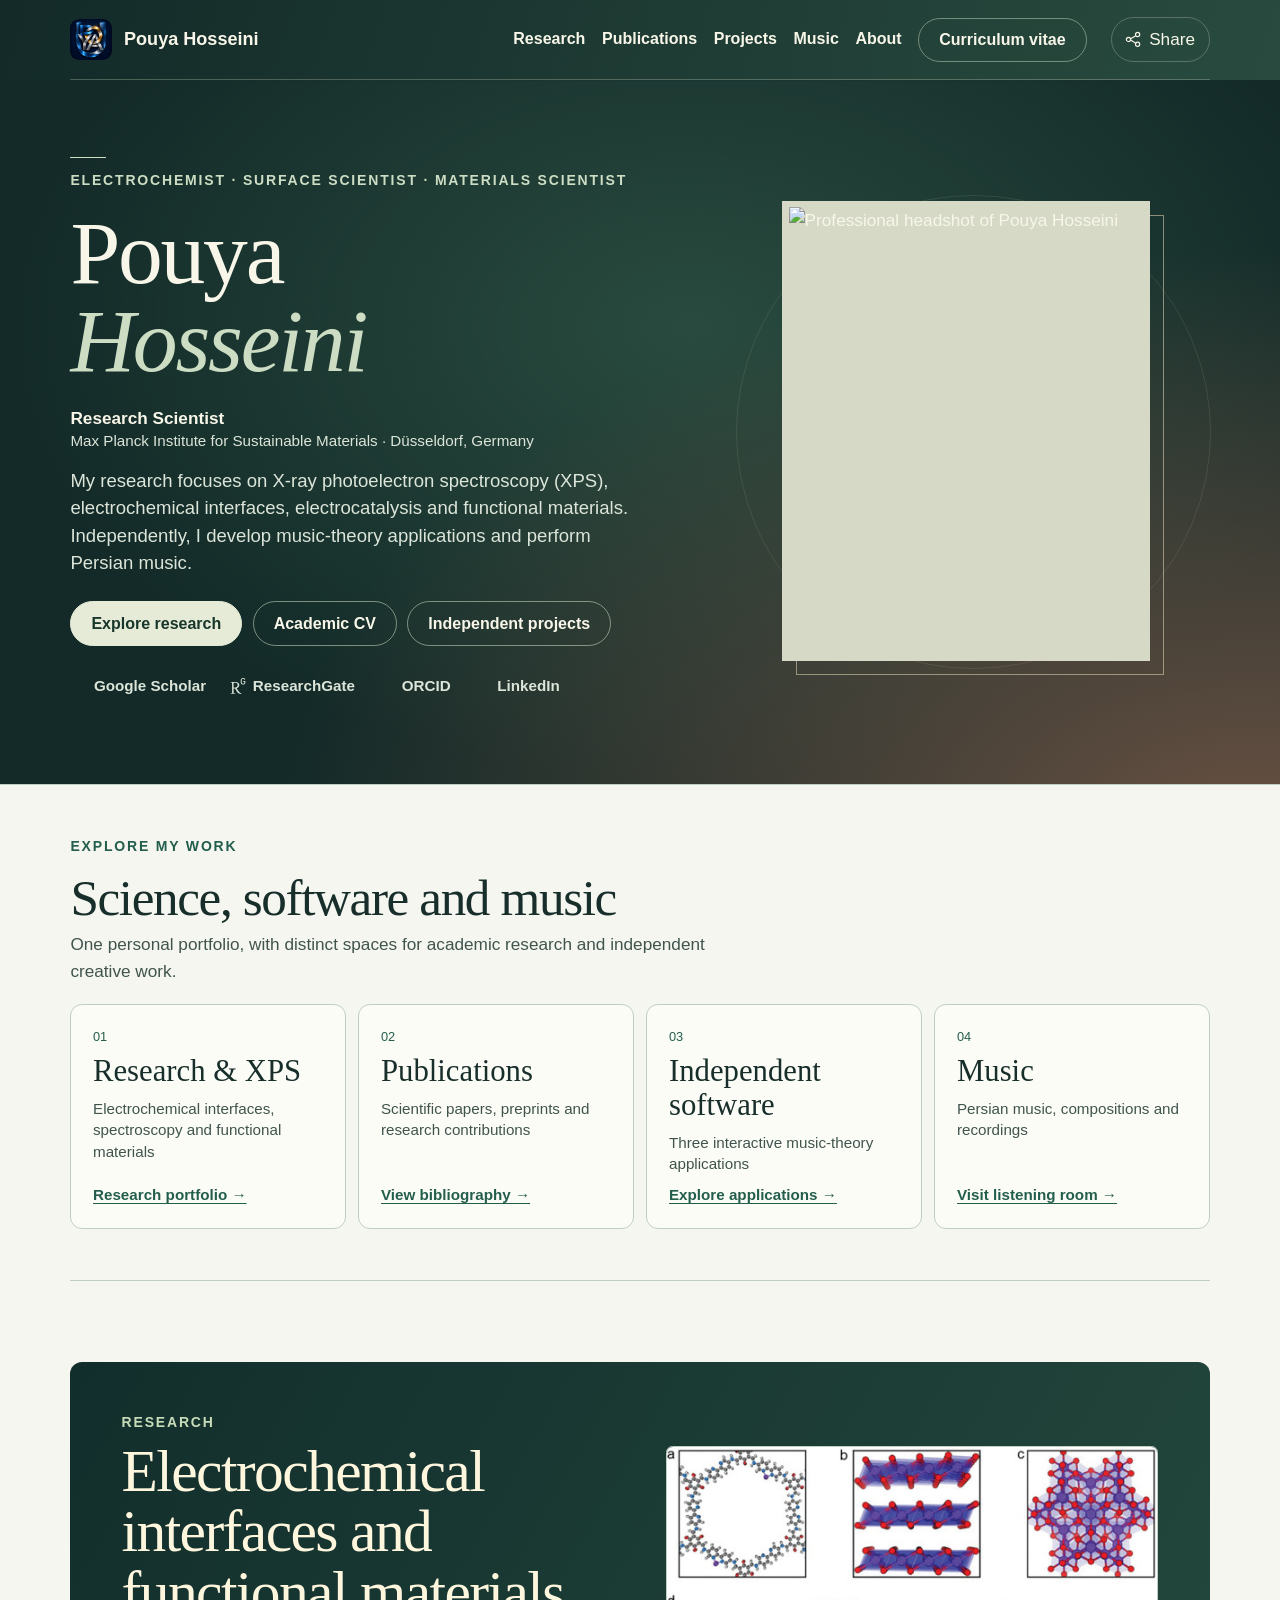
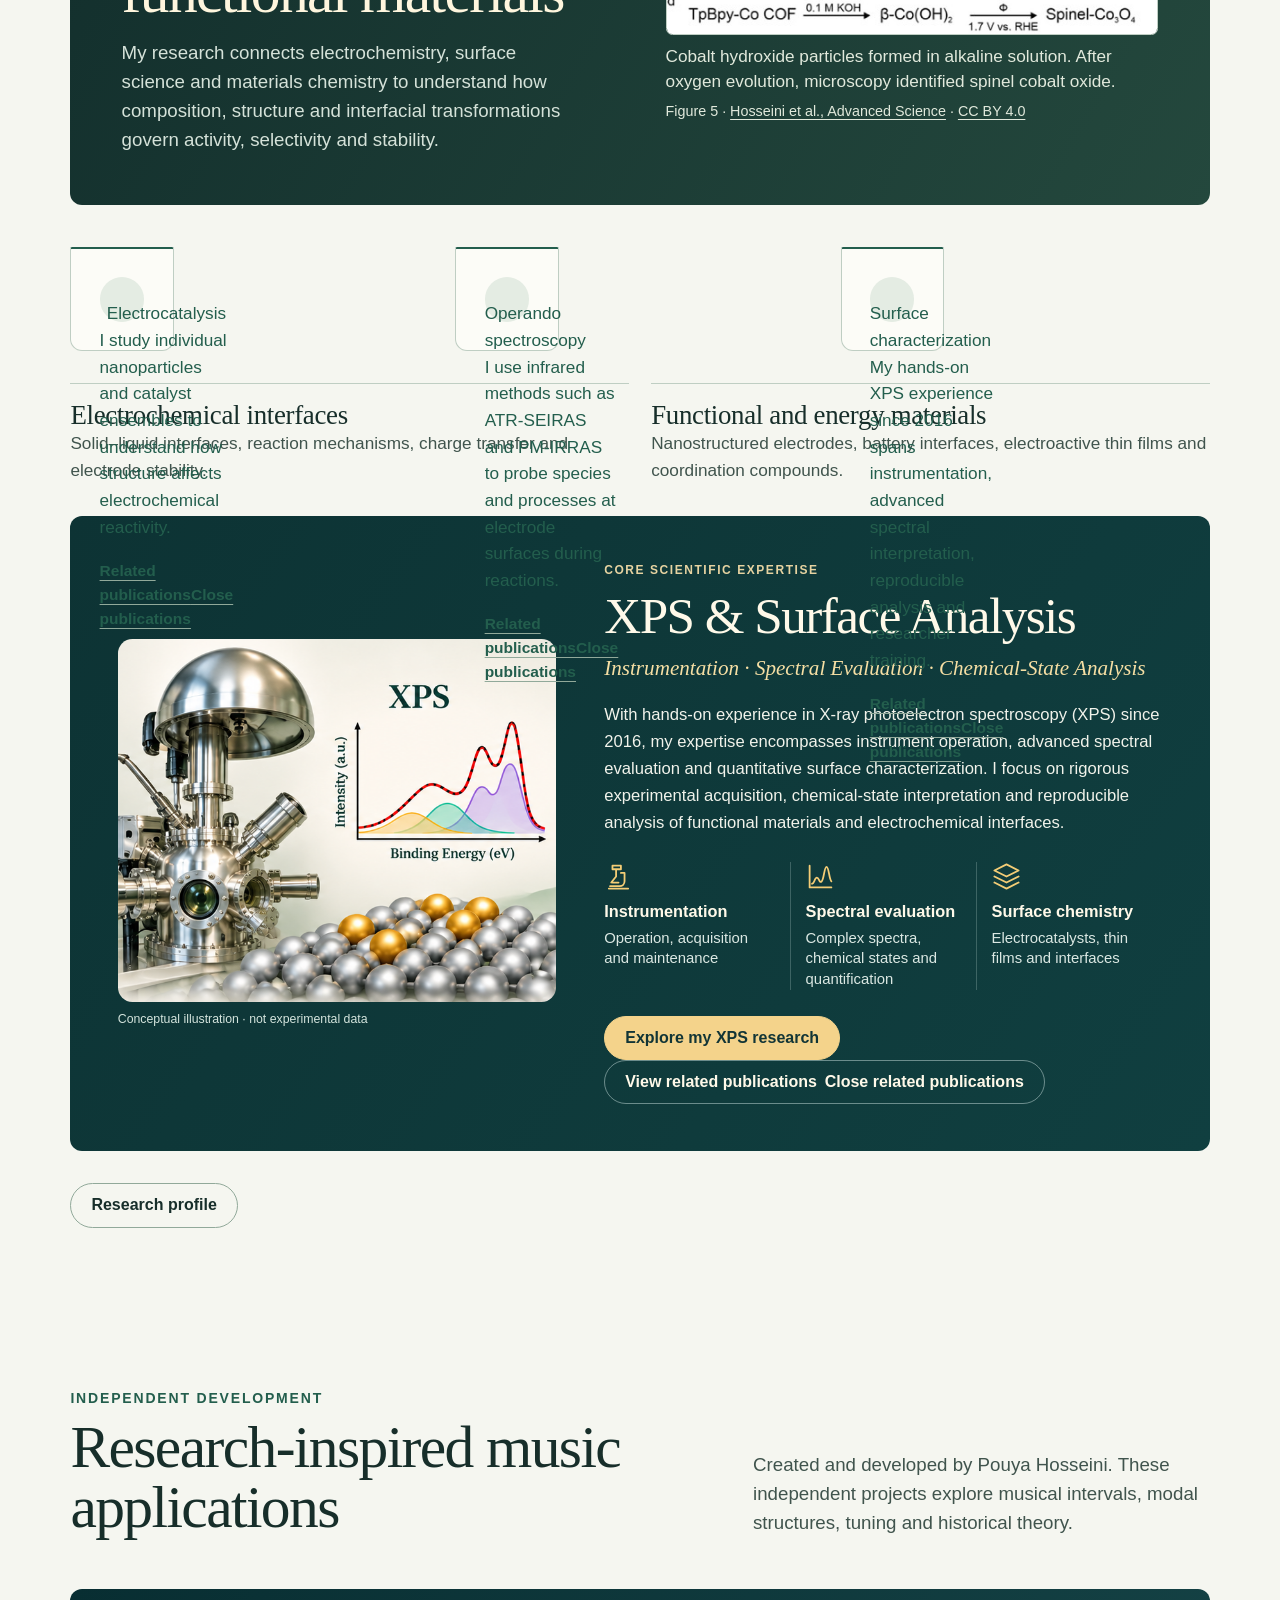
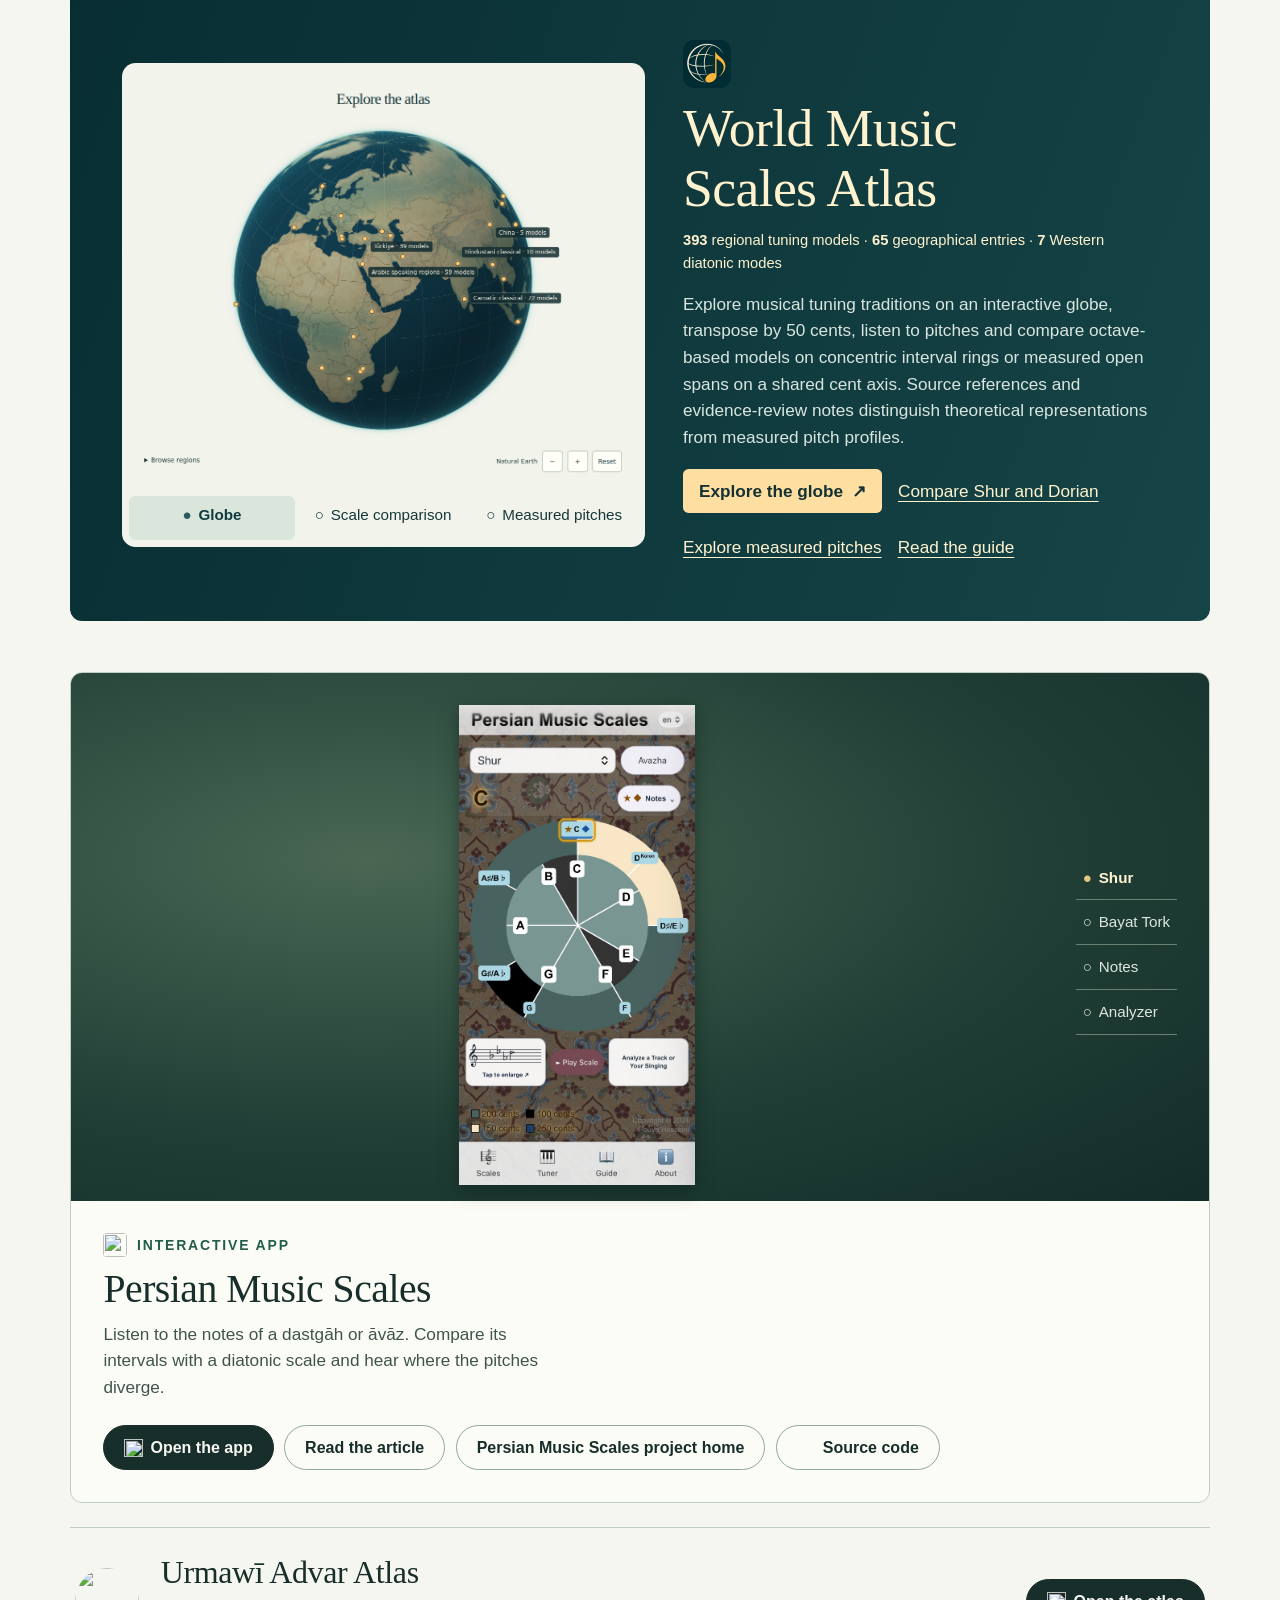
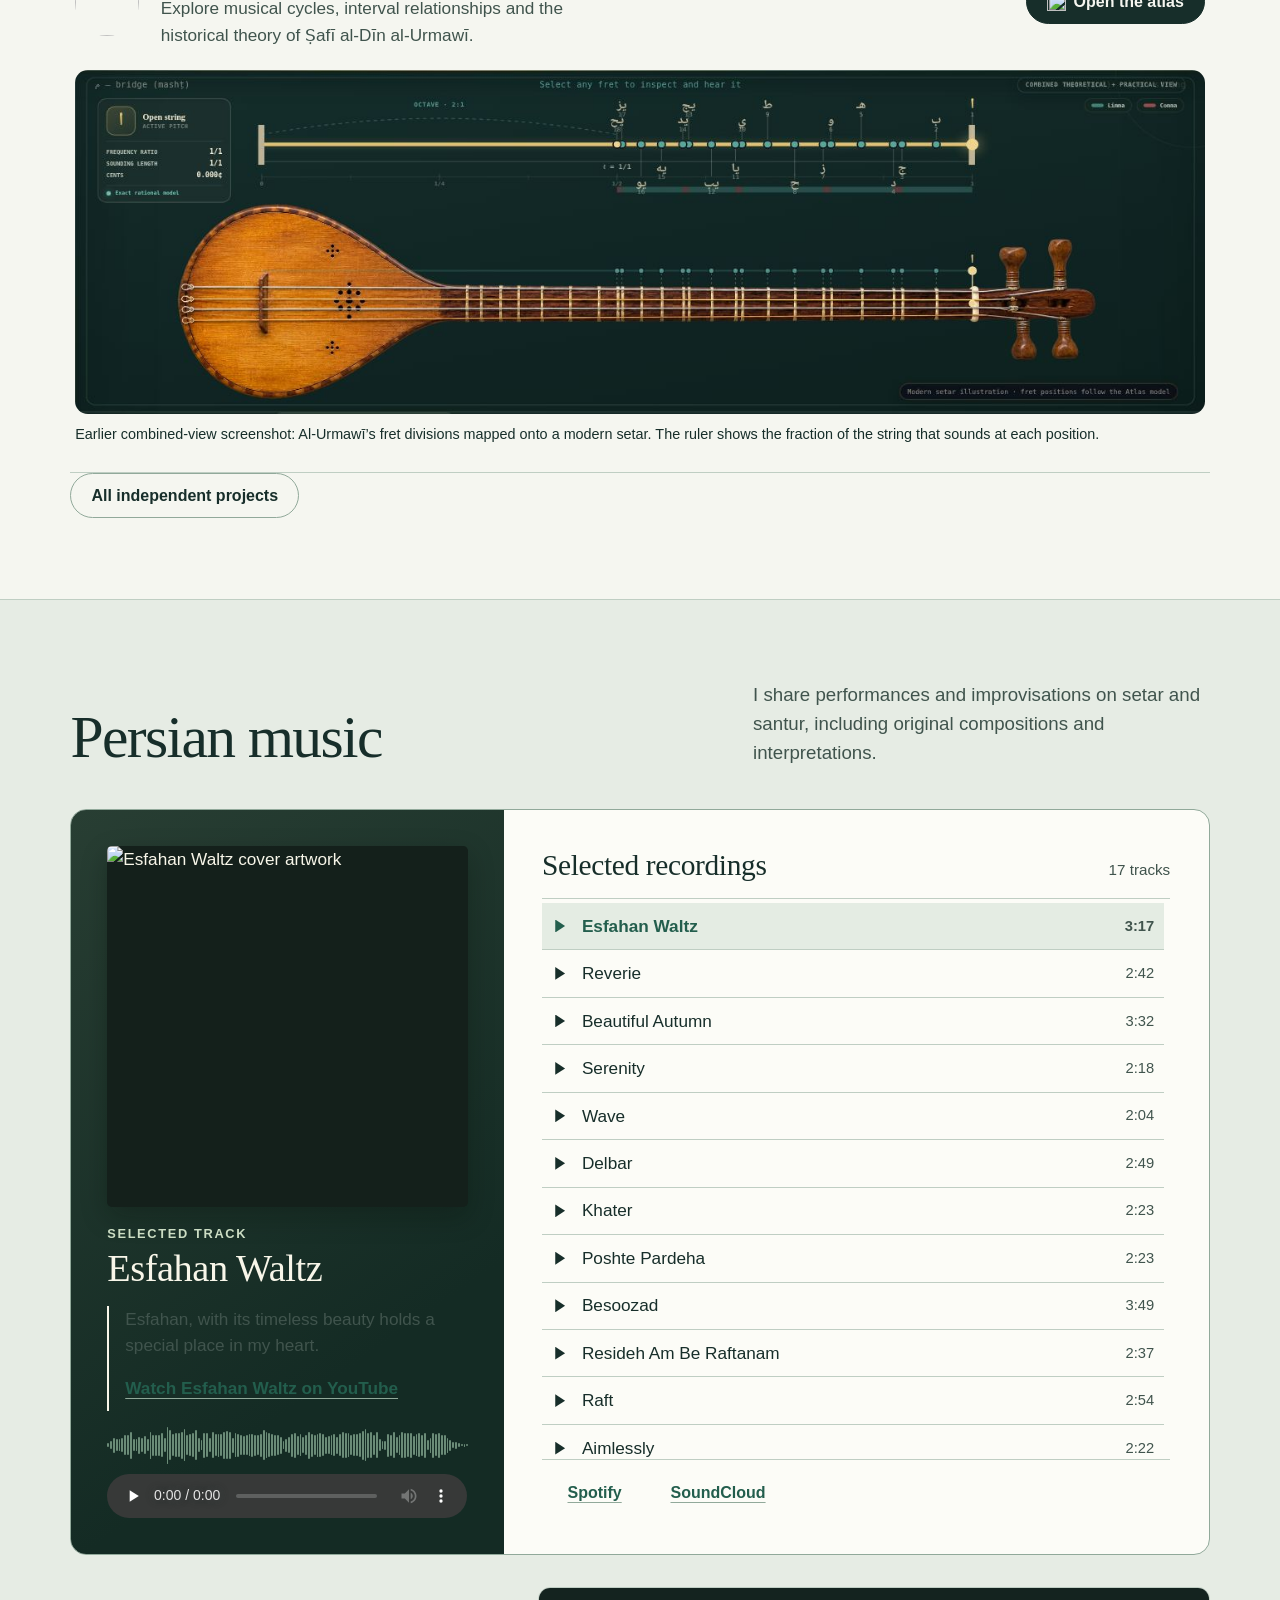
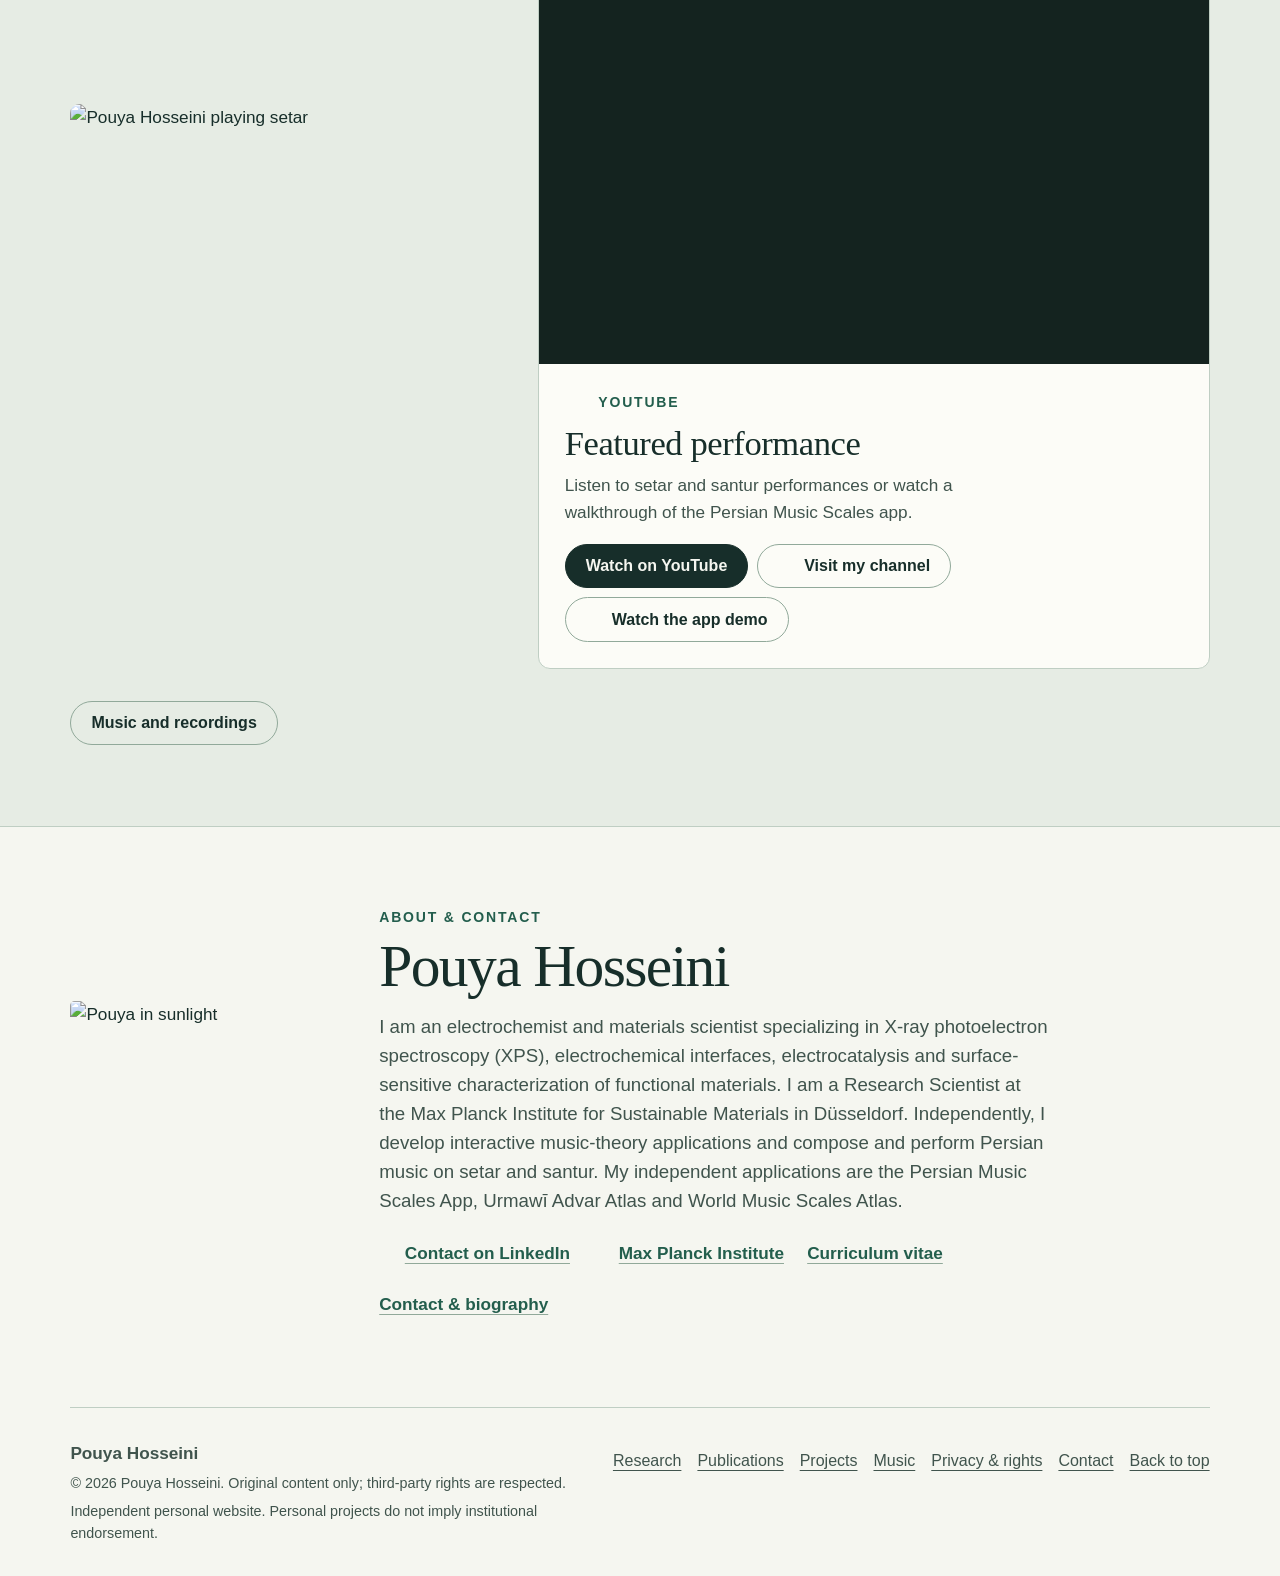
==== commit 3e6709fa: "Refine research disclosures and prepare continuous player" ====
--- a/index.html
+++ b/index.html
@@ -24,7 +24,7 @@
 <meta name="theme-color" content="#162e2b" media="(prefers-color-scheme: light)">
 <meta name="theme-color" content="#0c201e" media="(prefers-color-scheme: dark)">
 <link rel="preload" as="font" type="font/woff2" href="instrument-regular.woff2" crossorigin>
-<link rel="stylesheet" href="style.css?v=20261128-mobile-cleanup"><link rel="stylesheet" href="revision.css?v=20261128-xps-illustrated">
+<link rel="stylesheet" href="style.css?v=20261128-continuous"><link rel="stylesheet" href="revision.css?v=20261128-xps-illustrated">
 <script src="site.js?v=20261128-profile" defer></script>
 <script type="application/ld+json">
 {
@@ -428,8 +428,8 @@
 }
 </script>
 <link rel="stylesheet" href="cv.css?v=20261128-profile" id="cv-styles" media="not all">
-<script defer src="recordings.js?v=20261128-no-track-nav"></script>
-<script defer src="portfolio-nav.js?v=20261128-profile"></script>
+<script defer src="recordings.js?v=20261128-continuous"></script>
+<script defer src="portfolio-nav.js?v=20261128-continuous"></script>
 
 <meta name="twitter:card" content="summary_large_image"><meta name="twitter:title" content="Pouya Hosseini | Electrochemist, XPS &amp; Surface Scientist"><meta name="twitter:description" content="Research Scientist at Max Planck. Explore Pouya Hosseini’s electrochemistry, XPS and electrocatalysis research, publications, music theory apps and Persian music."><meta name="twitter:image" content="https://drpouyahosseini.github.io/pouya-hosseini-940.webp"><link rel="stylesheet" href="portfolio-upgrade.css?v=20261128-simple"><script defer src="portfolio-enhancements.js?v=20261128-simple"></script><meta property="og:image:width" content="940">
 <meta property="og:image:height" content="1254">
@@ -446,7 +446,7 @@
     </button>
     <nav class="site-nav" id="site-nav" aria-label="Main navigation">
       <a href="#research">Research</a>
-      <a href="#publications">Publications</a>
+      <a href="publications.html">Publications</a>
       <a href="#projects">Projects</a>
       <a href="#music">Music</a>
       <a href="#about">About</a>
@@ -475,7 +475,7 @@
   <div class="directory-heading"><p class="eyebrow">Explore my work</p><h2 id="directory-title">Science, software and music</h2><p>One personal portfolio, with distinct spaces for academic research and independent creative work.</p></div>
   <div class="directory-grid">
     <a href="research.html"><span class="directory-number" aria-hidden="true">01</span><strong>Research &amp; XPS</strong><span>Electrochemical interfaces, spectroscopy and functional materials</span><span class="directory-link">Research portfolio →</span></a>
-    <a href="publications.html"><span class="directory-number" aria-hidden="true">02</span><strong>Publications</strong><span>Scientific papers, preprints and research contributions</span><span class="directory-link">View bibliography →</span></a>
+    <a id="publications" href="publications.html"><span class="directory-number" aria-hidden="true">02</span><strong>Publications</strong><span>Scientific papers, preprints and research contributions</span><span class="directory-link">View bibliography →</span></a>
     <a href="projects.html"><span class="directory-number" aria-hidden="true">03</span><strong>Independent software</strong><span>Three interactive music-theory applications</span><span class="directory-link">Explore applications →</span></a>
     <a href="music.html"><span class="directory-number" aria-hidden="true">04</span><strong>Music</strong><span>Persian music, compositions and recordings</span><span class="directory-link">Visit listening room →</span></a>
   </div>
@@ -487,58 +487,45 @@
 <figure class="catalyst-figure"><a href="cobalt-figure.jpg" id="view-catalyst" aria-label="Enlarge catalyst figure"><img src="cobalt-figure.jpg" width="546" height="209" loading="lazy" alt="Structural models of framework-bound cobalt, cobalt hydroxide and spinel cobalt oxide."></a>
           <figcaption>Cobalt hydroxide particles formed in alkaline solution. After oxygen evolution, microscopy identified spinel cobalt oxide. <small>Figure 5 · <a href="https://doi.org/10.1002/advs.202413555">Hosseini et al., Advanced Science</a> · <a href="https://creativecommons.org/licenses/by/4.0/">CC BY 4.0</a></small></figcaption></figure>    </div>
     <div class="research-grid">
-      <article class="method">
-        <a class="method-link" href="#aupd-surface-area" aria-labelledby="electrocatalysis-label electrocatalysis-action" aria-describedby="electrocatalysis-description">
-          <span class="method-icon" aria-hidden="true"><svg aria-hidden="true" width="22" height="22" viewbox="0 0 24 24" fill="none" stroke="currentColor" stroke-width="1.7" stroke-linejoin="round" stroke-linecap="round"><path d="M13 2 5 13h6l-1 9 9-13h-7z"></path></svg></span>
-          <h3 id="electrocatalysis-label">Electrocatalysis</h3>
-          <p id="electrocatalysis-description">I study individual nanoparticles and catalyst ensembles to understand how structure affects electrochemical reactivity.</p>
-          <span id="electrocatalysis-action" class="method-action">Related publication</span>
-        </a>
+      <article class="method"><details class="method-disclosure"><summary class="method-link">
+          <span class="method-icon" aria-hidden="true"><svg aria-hidden="true" width="22" height="22" viewbox="0 0 24 24" fill="none" stroke="currentColor" stroke-width="1.7" stroke-linejoin="round" stroke-linecap="round"><span class="method-description"ath d="M13 2 5 13h6l-1 9 9-13h-7z"></path></svg></span>
+          <span class="method-title" role="heading" aria-level="3" id="electrocatalysis-label">Electrocatalysis</span>
+          <span class="method-description" id="electrocatalysis-description">I study individual nanoparticles and catalyst ensembles to understand how structure affects electrochemical reactivity.</span>
+          <span id="electrocatalysis-action" class="method-action"><span class="when-closed">Related publications</span><span class="when-open">Close publications</span></span>
+        </summary><div class="method-papers"><article class="paper" id="aupd-surface-area" tabindex="-1">
+        <div class="paper-meta"><time>2023</time><p>Journal of The Electrochemical Society</p></div>
+        <div class="paper-body"><h3><a href="https://doi.org/10.1149/1945-7111/ad09f8">Validating Electrochemical Active Surface Area Determination of Nanostructured Electrodes: Surface Oxide Reduction on AuPd Nanoparticles</a></h3>
+          <p>P. Cignoni, <strong>P. Hosseini</strong>, C. Kaiser, et al.</p></div>
+        <a href="https://doi.org/10.1149/1945-7111/ad09f8" class="paper-doi" aria-label="DOI for Validating Electrochemical Active Surface Area Determination of Nanostructured Electrodes: Surface Oxide Reduction on AuPd Nanoparticles"><span class="service-icon brand-doi" aria-hidden="true"></span></a>
       </article>
-<article class="method">
-        <a class="method-link" href="#cobalt-active-species" aria-labelledby="operando-label operando-action" aria-describedby="operando-description">
-          <span class="method-icon" aria-hidden="true"><svg aria-hidden="true" width="22" height="22" viewbox="0 0 24 24" fill="none" stroke="currentColor" stroke-width="1.7" stroke-linejoin="round" stroke-linecap="round"><path d="M2 17h4l3-11 3 14 3-10 2 7h5"></path></svg></span>
-          <h3 id="operando-label">Operando spectroscopy</h3>
-          <p id="operando-description">I use infrared methods such as ATR-SEIRAS and PM-IRRAS to probe species and processes at electrode surfaces during reactions.</p>
-          <span id="operando-action" class="method-action">Related publication</span>
-        </a>
-      </article>
-<article class="method">
-        <a class="method-link" href="#xps-expertise" aria-labelledby="surface-characterization-label surface-characterization-action" aria-describedby="surface-characterization-description">
-          <span class="method-icon" aria-hidden="true"><svg aria-hidden="true" width="22" height="22" viewbox="0 0 24 24" fill="none" stroke="currentColor" stroke-width="1.7" stroke-linejoin="round" stroke-linecap="round"><path d="M2 8l10-5 10 5-10 5z M2 12l10 5 10-5 M2 16l10 5 10-5"></path></svg></span>
-          <h3 id="surface-characterization-label">Surface characterization</h3>
-          <p id="surface-characterization-description">My hands-on XPS experience since 2016 spans instrumentation, advanced spectral interpretation, reproducible analysis and researcher training.</p>
-          <span id="surface-characterization-action" class="method-action">XPS expertise</span>
-        </a>
-      </article>
-    </div>
-  <div class="additional-themes"><article><h3>Electrochemical interfaces</h3><p>Solid–liquid interfaces, reaction mechanisms, charge transfer and electrode stability.</p></article><article><h3>Functional and energy materials</h3><p>Nanostructured electrodes, battery interfaces, electroactive thin films and coordination compounds.</p></article></div><section id="xps-expertise" class="xps-feature" aria-labelledby="xps-title"><div class="xps-showcase"><figure class="xps-art"><img src="xps-approved-artwork.png" alt="Conceptual illustration of an XPS vacuum instrument, a schematic spectrum with colored components, and a model atomic surface." width="683" height="566" loading="lazy" decoding="async"><figcaption>Conceptual illustration · not experimental data</figcaption></figure><div class="xps-showcase-copy"><p class="eyebrow">Core scientific expertise</p><h3 id="xps-title">XPS &amp; Surface Analysis</h3><p class="xps-tagline">Instrumentation · Spectral Evaluation · Chemical-State Analysis</p><p class="xps-summary">With hands-on experience in X-ray photoelectron spectroscopy (XPS) since 2016, my expertise encompasses instrument operation, advanced spectral evaluation and quantitative surface characterization. I focus on rigorous experimental acquisition, chemical-state interpretation and reproducible analysis of functional materials and electrochemical interfaces.</p><div class="xps-focus"><div><svg aria-hidden="true" width="29" height="29" viewBox="0 0 24 24" fill="none" stroke="currentColor" stroke-width="1.5" stroke-linecap="round" stroke-linejoin="round"><path d="M7 3h7v3H7zM10 6v6m4-3h3v7a4 4 0 0 1-4 4H5m2-3h5m-8 5h16M6 17l4-5"/></svg><strong>Instrumentation</strong><span>Operation, acquisition and maintenance</span></div><div><svg aria-hidden="true" width="29" height="29" viewBox="0 0 24 24" fill="none" stroke="currentColor" stroke-width="1.5" stroke-linecap="round" stroke-linejoin="round"><path d="M3 3v18h18M5 18c2 0 2-5 4-5s2 5 4 3 2-12 4-12 2 10 4 12"/></svg><strong>Spectral evaluation</strong><span>Complex spectra, chemical states and quantification</span></div><div><svg aria-hidden="true" width="29" height="29" viewBox="0 0 24 24" fill="none" stroke="currentColor" stroke-width="1.5" stroke-linecap="round" stroke-linejoin="round"><path d="m2 7 10-5 10 5-10 5zM2 12l10 5 10-5M2 17l10 5 10-5"/></svg><strong>Surface chemistry</strong><span>Electrocatalysts, thin films and interfaces</span></div></div><div class="actions xps-actions"><a class="button primary" href="research.html#xps-expertise">Explore my XPS research</a><a class="button" href="research.html#xps-publications">View related publications</a></div></div></div></section><p><a class="button" href="research.html">Research profile</a></p></section>
-  <section id="publications" class="publications section wrap" aria-labelledby="pub-title">
-    <div class="section-heading"><h2 id="pub-title">Selected publications</h2><a class="text-link" href="publications.html">Full publication list</a></div>
-    <div class="papers"><article class="paper" id="cobalt-active-species" tabindex="-1">
+<article class="paper"><div class="paper-meta"><time>2026</time><p>Journal of the American Chemical Society</p></div><div class="paper-body"><h3><a href="https://doi.org/10.1021/jacs.6c09277">Embracing Phase Transitions to Rationalize the High Oxygen Evolution Reaction Activity of Nickel Selenides in Alkaline Electrolytes</a></h3><p>F. Hiege, C.-W. Chang, O. Trost, <strong>P. Hosseini</strong>, et al.</p></div></article></div></details></article>
+<article class="method"><details class="method-disclosure"><summary class="method-link">
+          <span class="method-icon" aria-hidden="true"><svg aria-hidden="true" width="22" height="22" viewbox="0 0 24 24" fill="none" stroke="currentColor" stroke-width="1.7" stroke-linejoin="round" stroke-linecap="round"><span class="method-description"ath d="M2 17h4l3-11 3 14 3-10 2 7h5"></path></svg></span>
+          <span class="method-title" role="heading" aria-level="3" id="operando-label">Operando spectroscopy</span>
+          <span class="method-description" id="operando-description">I use infrared methods such as ATR-SEIRAS and PM-IRRAS to probe species and processes at electrode surfaces during reactions.</span>
+          <span id="operando-action" class="method-action"><span class="when-closed">Related publications</span><span class="when-open">Close publications</span></span>
+        </summary><div class="method-papers"><article class="paper" id="cobalt-active-species" tabindex="-1">
         <div class="paper-meta"><span class="eyebrow">Research spotlight</span><time>2025</time><p>Advanced Science</p></div>
         <div class="paper-body"><h3><a href="https://doi.org/10.1002/advs.202413555">Shedding Light on the Active Species in a Cobalt-Based Covalent Organic Framework for the Electrochemical Oxygen Evolution Reaction</a></h3>
           <p><strong>P. Hosseini</strong>, A. Rodríguez-Camargo, Y. Jiang, S. Zhang, C. Scheu, L. Yao, B. V. Lotsch, K. Tschulik</p><p>Our cobalt framework kept producing oxygen even as its structure changed. The study identified cobalt hydroxide formation in alkaline solution and spinel cobalt oxide after oxygen evolution. The porous framework helped keep those particles apart.</p><p><a class="text-link" href="https://news.rub.de/english/press-releases/2024-11-26-electrochemistry-how-catalysts-secretly-lose-their-stability">Read the Bochum research story</a></p>
           </div>
         <a href="https://doi.org/10.1002/advs.202413555" class="paper-doi" aria-label="DOI for Shedding Light on the Active Species in a Cobalt-Based Covalent Organic Framework for the Electrochemical Oxygen Evolution Reaction"><span class="service-icon brand-doi" aria-hidden="true"></span></a>
-      </article>
-      <article class="paper"><div class="paper-meta"><time>2026</time><p>Journal of the American Chemical Society</p></div><div class="paper-body"><h3><a href="https://doi.org/10.1021/jacs.6c09277">Embracing Phase Transitions to Rationalize the High Oxygen Evolution Reaction Activity of Nickel Selenides in Alkaline Electrolytes</a></h3><p>F. Hiege, C.-W. Chang, O. Trost, <strong>P. Hosseini</strong>, et al.</p></div></article>
-<article class="paper"><div class="paper-meta"><time>2026</time><p>ACS Nano</p></div><div class="paper-body"><h3><a href="https://doi.org/10.1021/acsnano.6c15513">Tuning Surface Transformations in Cobalt-Based Spinel Oxides for Enhanced Activity and Stability in the Oxygen Evolution Reaction</a></h3><p>B. He, <strong>P. Hosseini</strong>, et al.</p></div></article>
-<article class="paper" id="spinel-surfaces" tabindex="-1">
+      </article></div></details></article>
+<article class="method"><details class="method-disclosure"><summary class="method-link">
+          <span class="method-icon" aria-hidden="true"><svg aria-hidden="true" width="22" height="22" viewbox="0 0 24 24" fill="none" stroke="currentColor" stroke-width="1.7" stroke-linejoin="round" stroke-linecap="round"><span class="method-description"ath d="M2 8l10-5 10 5-10 5z M2 12l10 5 10-5 M2 16l10 5 10-5"></path></svg></span>
+          <span class="method-title" role="heading" aria-level="3" id="surface-characterization-label">Surface characterization</span>
+          <span class="method-description" id="surface-characterization-description">My hands-on XPS experience since 2016 spans instrumentation, advanced spectral interpretation, reproducible analysis and researcher training.</span>
+          <span id="surface-characterization-action" class="method-action"><span class="when-closed">Related publications</span><span class="when-open">Close publications</span></span>
+        </summary><div class="method-papers"><article class="paper" id="spinel-surfaces" tabindex="-1">
         <div class="paper-meta"><time>2025</time><p>Nature Communications</p></div>
         <div class="paper-body"><h3><a href="https://doi.org/10.1038/s41467-025-65626-x">Atomic-scale insights into surface reconstruction and transformation in Co-Cr spinel oxides during the oxygen evolution reaction</a></h3>
           <p>B. He, <strong>P. Hosseini</strong>, T. Priamushko, et al.</p></div>
         <a href="https://doi.org/10.1038/s41467-025-65626-x" class="paper-doi" aria-label="DOI for Atomic-scale insights into surface reconstruction and transformation in Co-Cr spinel oxides during the oxygen evolution reaction"><span class="service-icon brand-doi" aria-hidden="true"></span></a>
       </article>
-
-<article class="paper" id="aupd-surface-area" tabindex="-1">
-        <div class="paper-meta"><time>2023</time><p>Journal of The Electrochemical Society</p></div>
-        <div class="paper-body"><h3><a href="https://doi.org/10.1149/1945-7111/ad09f8">Validating Electrochemical Active Surface Area Determination of Nanostructured Electrodes: Surface Oxide Reduction on AuPd Nanoparticles</a></h3>
-          <p>P. Cignoni, <strong>P. Hosseini</strong>, C. Kaiser, et al.</p></div>
-        <a href="https://doi.org/10.1149/1945-7111/ad09f8" class="paper-doi" aria-label="DOI for Validating Electrochemical Active Surface Area Determination of Nanostructured Electrodes: Surface Oxide Reduction on AuPd Nanoparticles"><span class="service-icon brand-doi" aria-hidden="true"></span></a>
-      </article>
+<article class="paper"><div class="paper-meta"><time>2026</time><p>ACS Nano</p></div><div class="paper-body"><h3><a href="https://doi.org/10.1021/acsnano.6c15513">Tuning Surface Transformations in Cobalt-Based Spinel Oxides for Enhanced Activity and Stability in the Oxygen Evolution Reaction</a></h3><p>B. He, <strong>P. Hosseini</strong>, et al.</p></div></article></div></details></article>
     </div>
-  </section>
+  <div class="additional-themes"><article><h3>Electrochemical interfaces</h3><p>Solid–liquid interfaces, reaction mechanisms, charge transfer and electrode stability.</p></article><article><h3>Functional and energy materials</h3><p>Nanostructured electrodes, battery interfaces, electroactive thin films and coordination compounds.</p></article></div><section id="xps-expertise" class="xps-feature" aria-labelledby="xps-title"><div class="xps-showcase"><figure class="xps-art"><img src="xps-approved-artwork.png" alt="Conceptual illustration of an XPS vacuum instrument, a schematic spectrum with colored components, and a model atomic surface." width="683" height="566" loading="lazy" decoding="async"><figcaption>Conceptual illustration · not experimental data</figcaption></figure><div class="xps-showcase-copy"><p class="eyebrow">Core scientific expertise</p><h3 id="xps-title">XPS &amp; Surface Analysis</h3><p class="xps-tagline">Instrumentation · Spectral Evaluation · Chemical-State Analysis</p><p class="xps-summary">With hands-on experience in X-ray photoelectron spectroscopy (XPS) since 2016, my expertise encompasses instrument operation, advanced spectral evaluation and quantitative surface characterization. I focus on rigorous experimental acquisition, chemical-state interpretation and reproducible analysis of functional materials and electrochemical interfaces.</p><div class="xps-focus"><div><svg aria-hidden="true" width="29" height="29" viewBox="0 0 24 24" fill="none" stroke="currentColor" stroke-width="1.5" stroke-linecap="round" stroke-linejoin="round"><path d="M7 3h7v3H7zM10 6v6m4-3h3v7a4 4 0 0 1-4 4H5m2-3h5m-8 5h16M6 17l4-5"/></svg><strong>Instrumentation</strong><span>Operation, acquisition and maintenance</span></div><div><svg aria-hidden="true" width="29" height="29" viewBox="0 0 24 24" fill="none" stroke="currentColor" stroke-width="1.5" stroke-linecap="round" stroke-linejoin="round"><path d="M3 3v18h18M5 18c2 0 2-5 4-5s2 5 4 3 2-12 4-12 2 10 4 12"/></svg><strong>Spectral evaluation</strong><span>Complex spectra, chemical states and quantification</span></div><div><svg aria-hidden="true" width="29" height="29" viewBox="0 0 24 24" fill="none" stroke="currentColor" stroke-width="1.5" stroke-linecap="round" stroke-linejoin="round"><path d="m2 7 10-5 10 5-10 5zM2 12l10 5 10-5M2 17l10 5 10-5"/></svg><strong>Surface chemistry</strong><span>Electrocatalysts, thin films and interfaces</span></div></div><div class="actions xps-actions"><a class="button primary" href="research.html#xps-expertise">Explore my XPS research</a></div><details class="xps-inline" id="xps-publications"><summary class="button"><span class="when-closed">View related publications</span><span class="when-open">Close related publications</span></summary><ul><li><a href="https://doi.org/10.1002/advs.202413555">Active species in a cobalt-based covalent organic framework</a> — Advanced Science (2025).</li><li><a href="https://doi.org/10.1038/s41467-025-65626-x">Surface reconstruction and transformation in Co–Cr spinel oxides</a> — Nature Communications (2025).</li><li><a href="https://doi.org/10.1021/acsnano.6c15513">Tuning surface transformations in cobalt-based spinel oxides</a> — ACS Nano (2026).</li></ul></details></div></div></section><p><a class="button" href="research.html">Research profile</a></p></section>
+  
   <section id="projects" class="section wrap independent-projects" aria-labelledby="projects-title"><div class="section-lead"><div><p class="eyebrow">Independent development</p><h2 id="projects-title">Research-inspired music applications</h2></div><p>Created and developed by Pouya Hosseini. These independent projects explore musical intervals, modal structures, tuning and historical theory.</p></div><section class="world-atlas-feature" id="world-music-scales-atlas" aria-labelledby="world-atlas-title">
         <fieldset class="scale-gallery atlas-gallery">
           <legend>World Music Scales Atlas screenshots</legend>
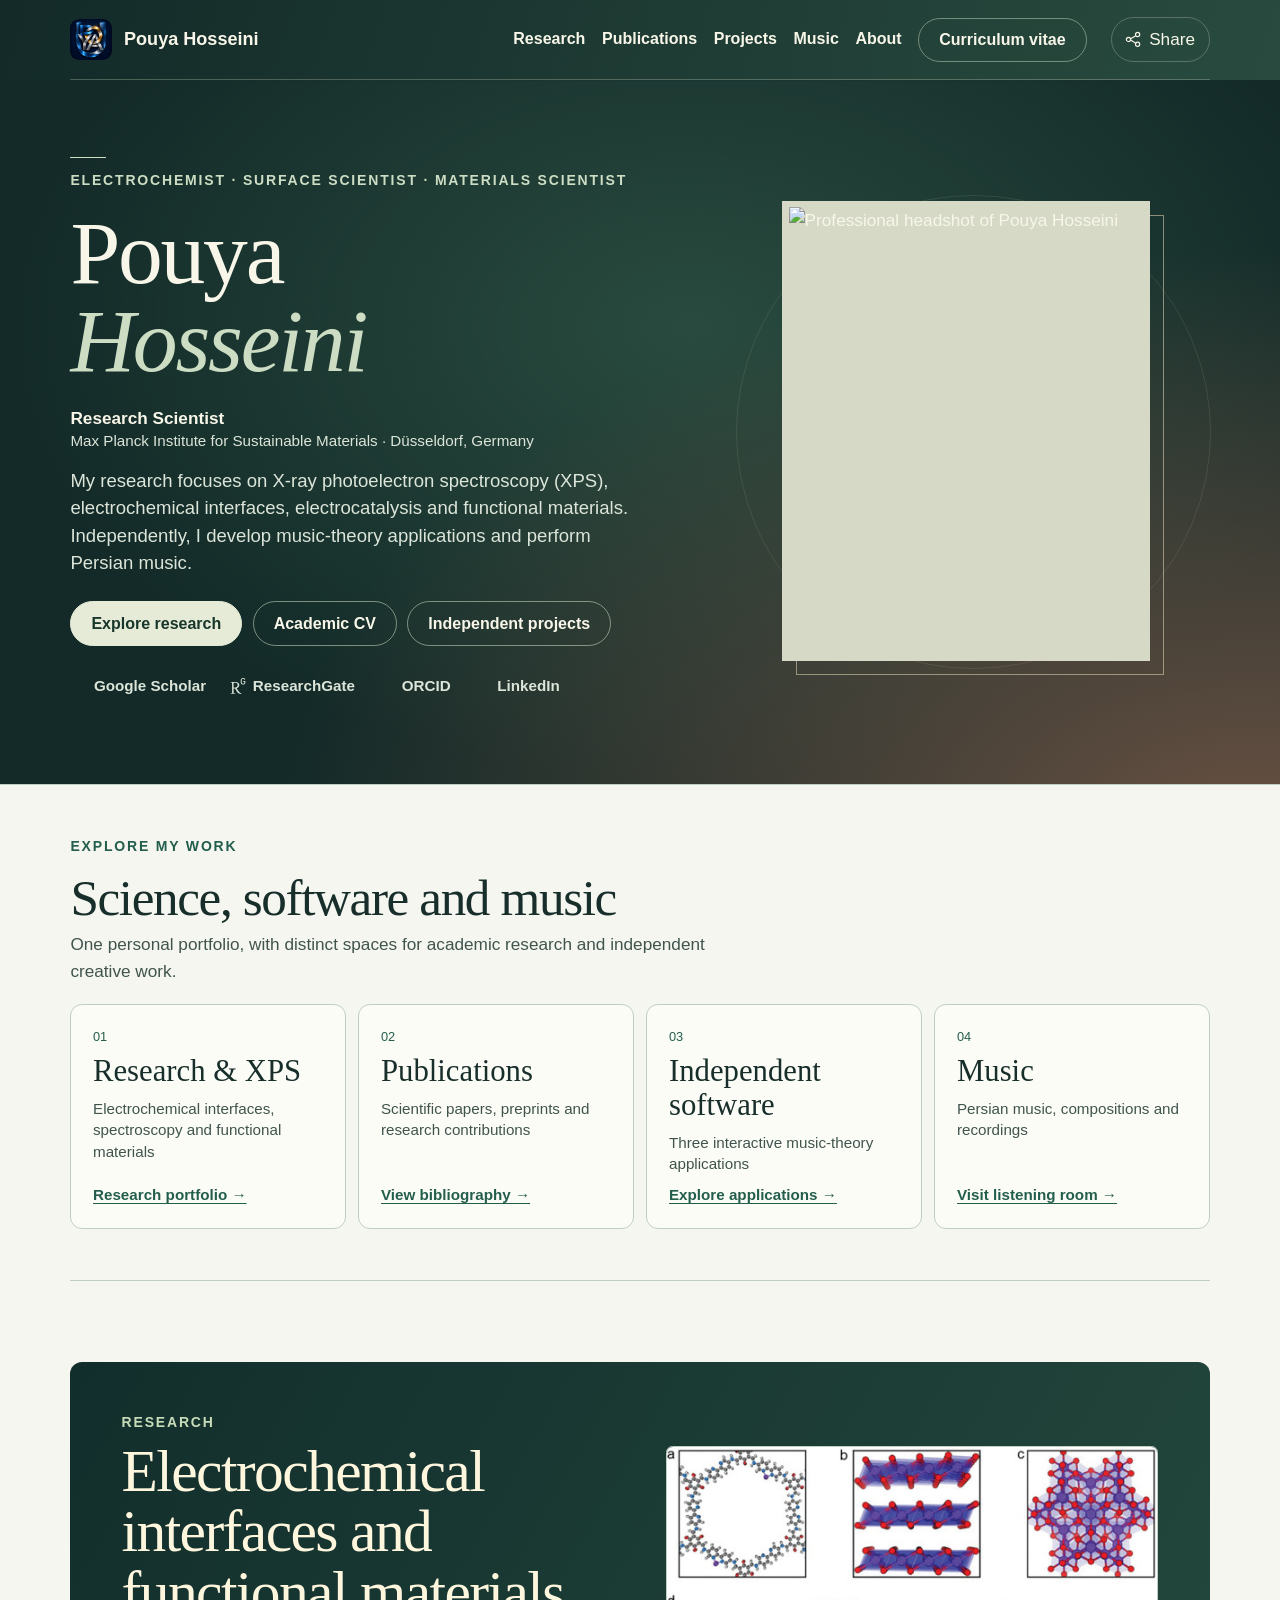
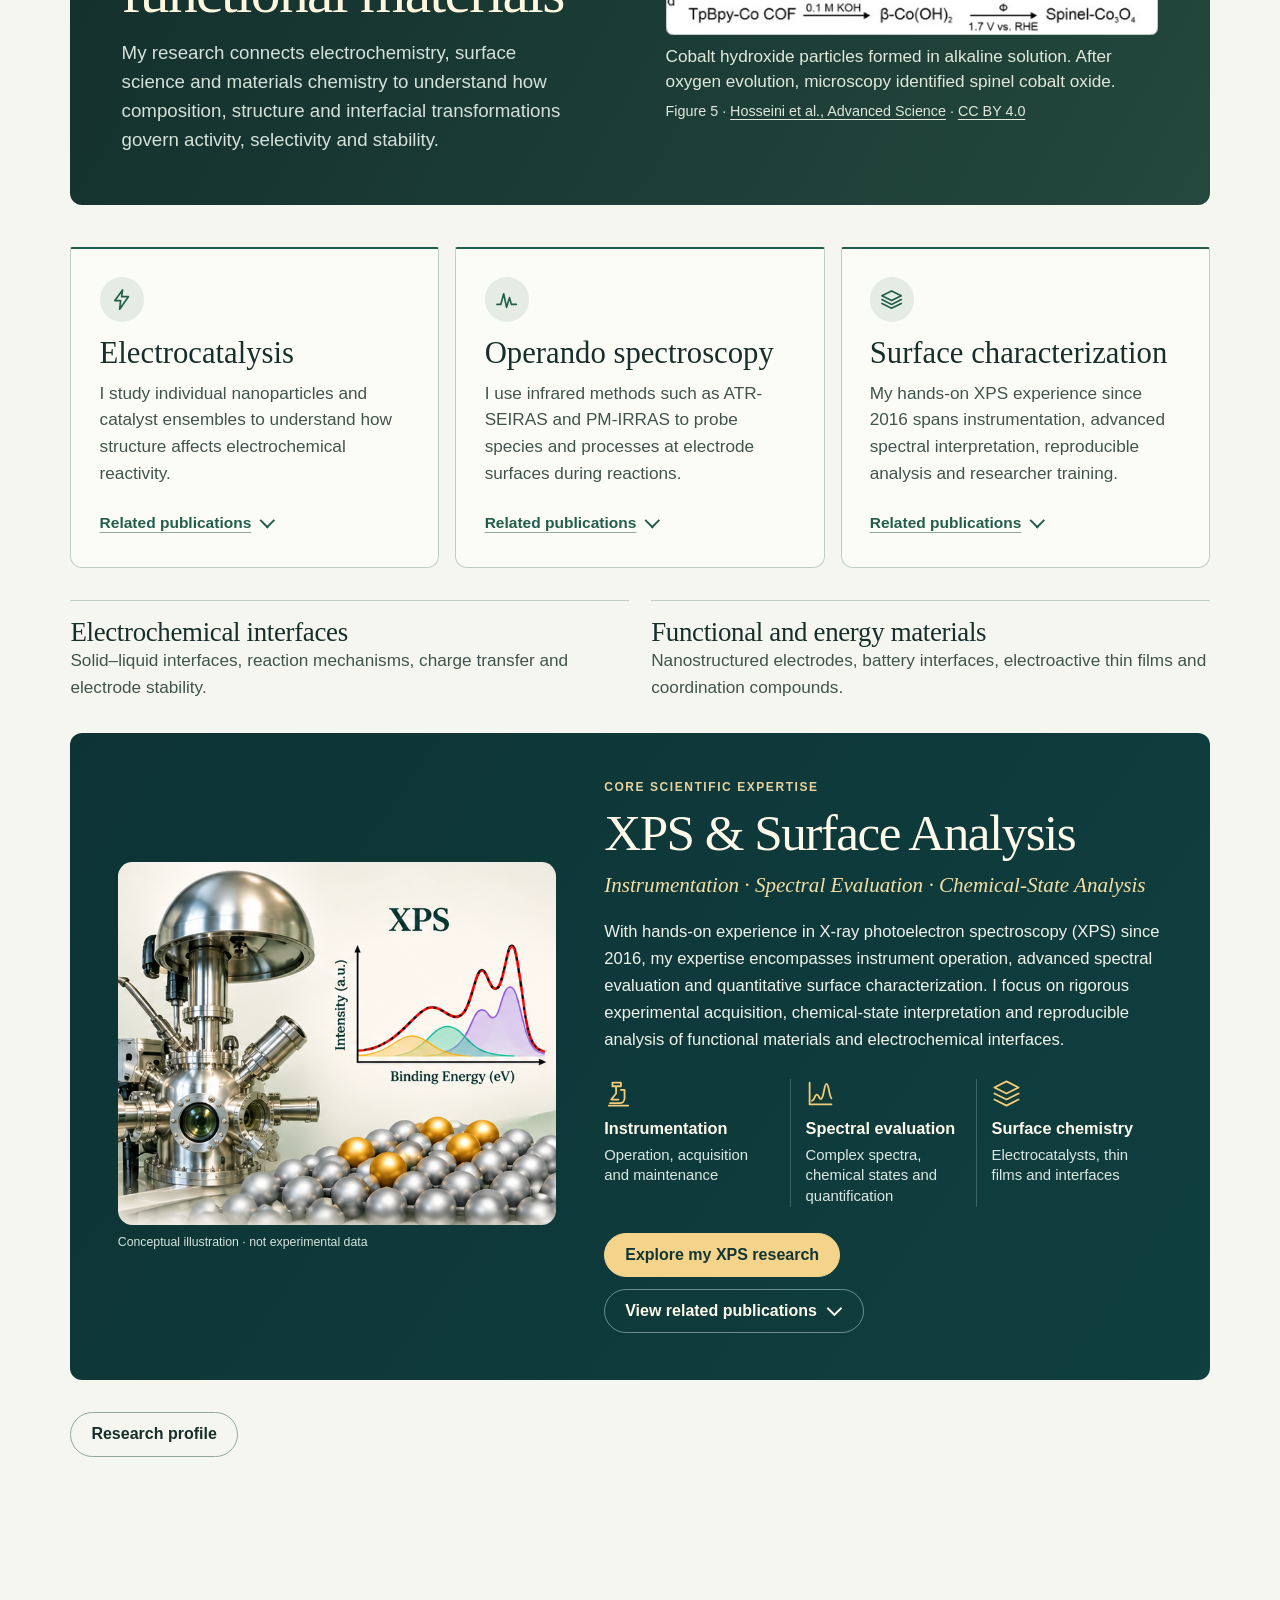
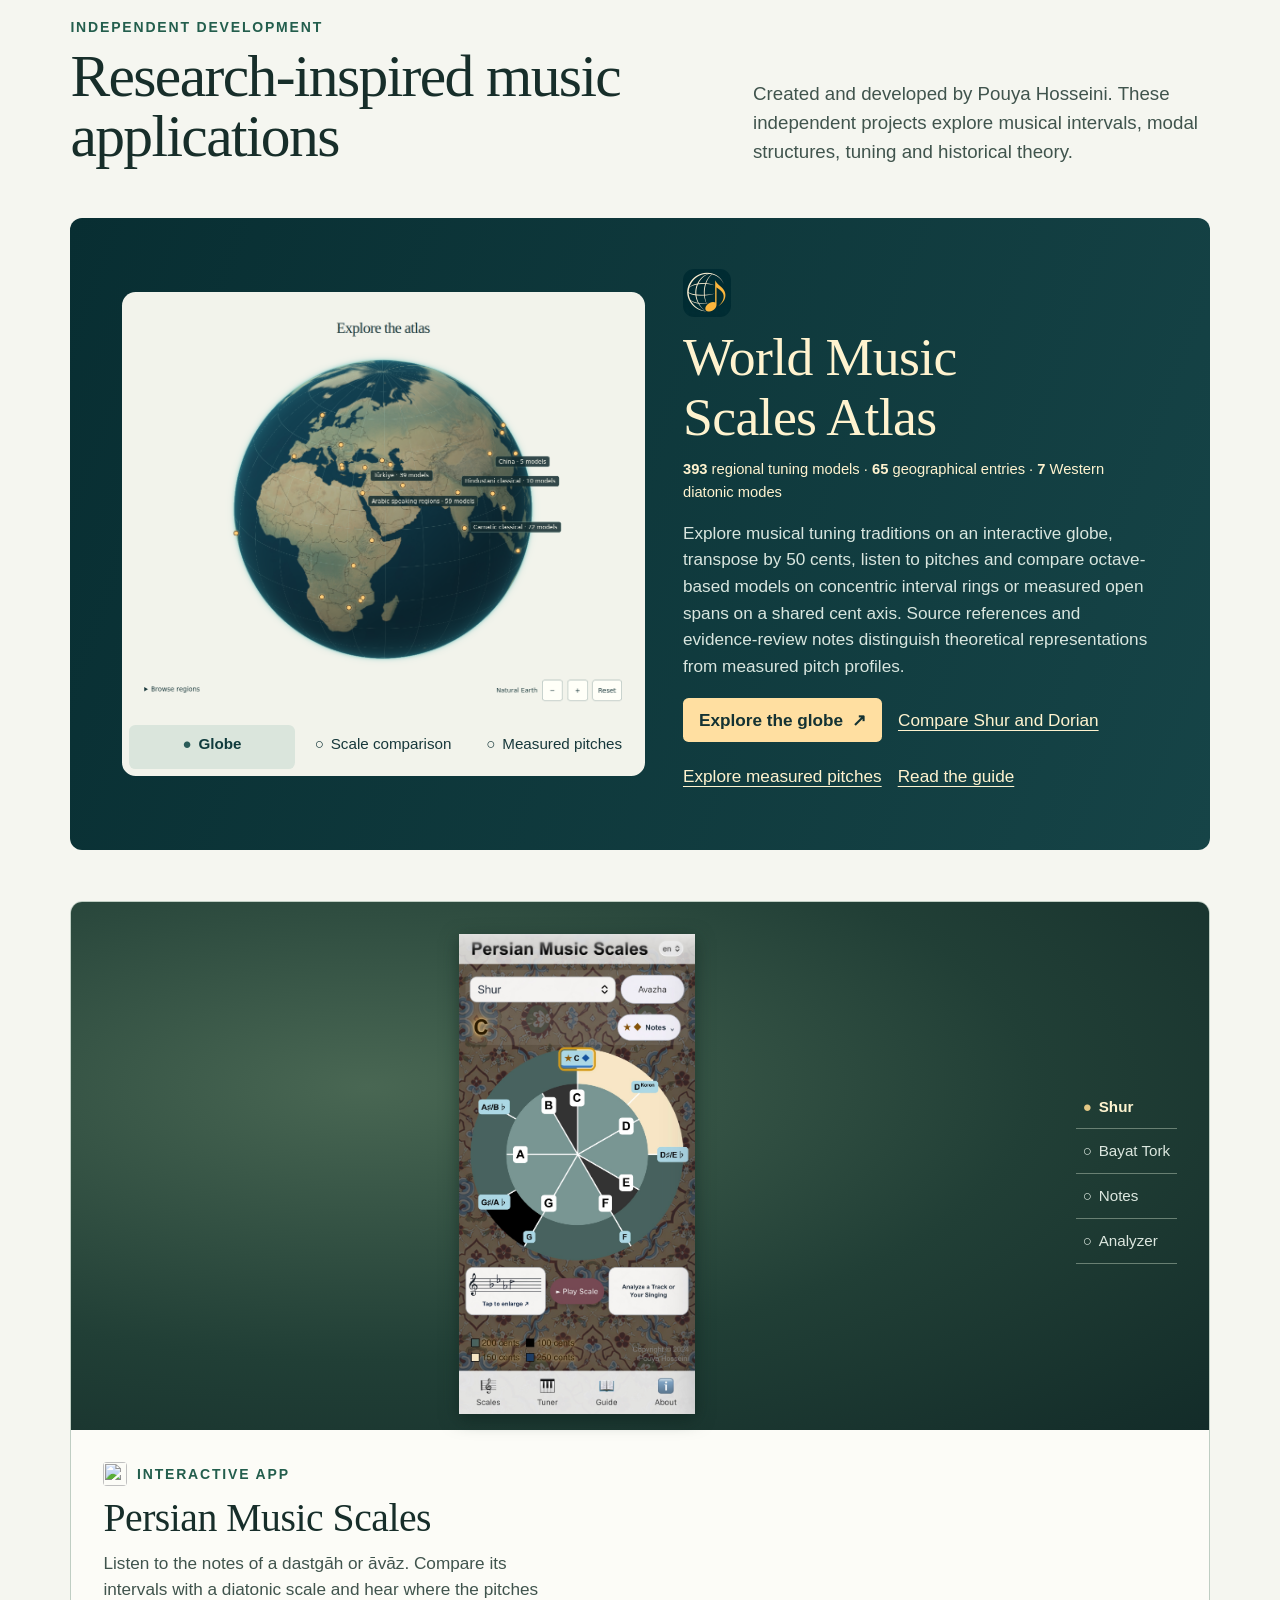
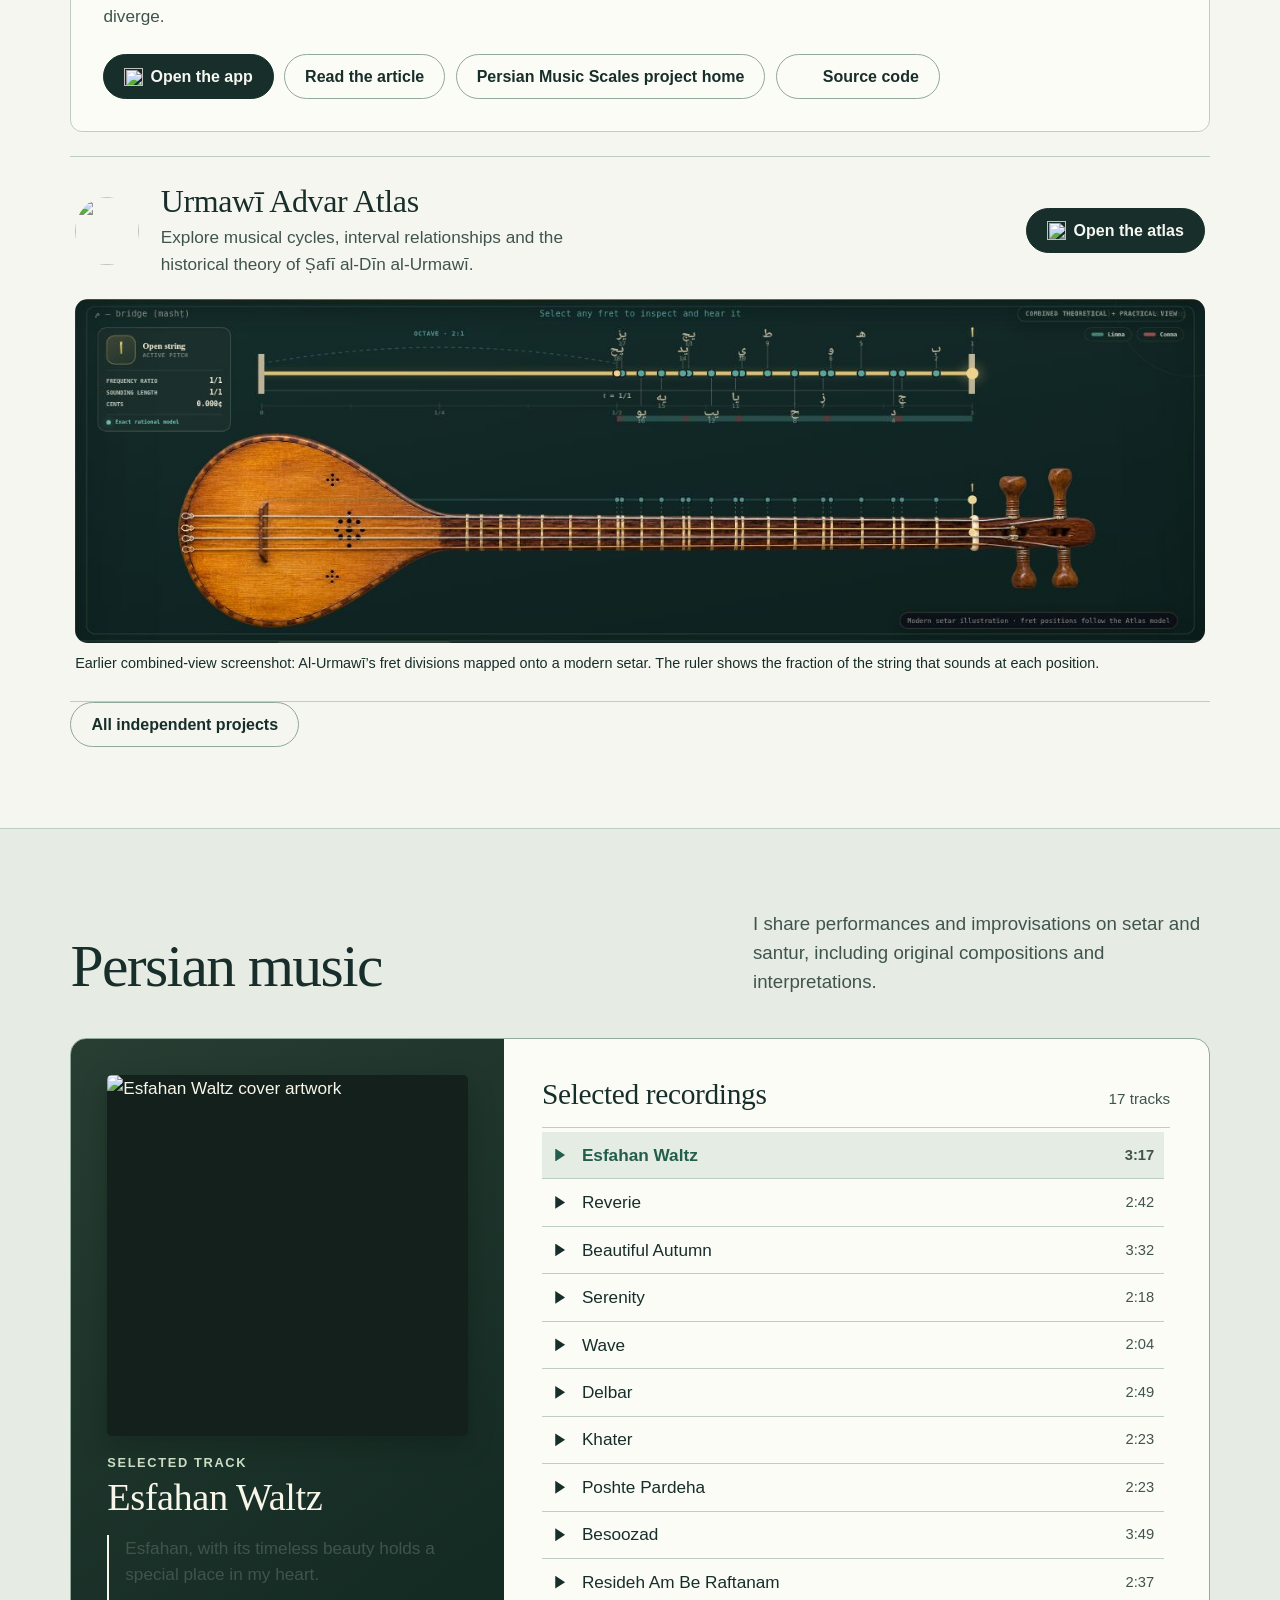
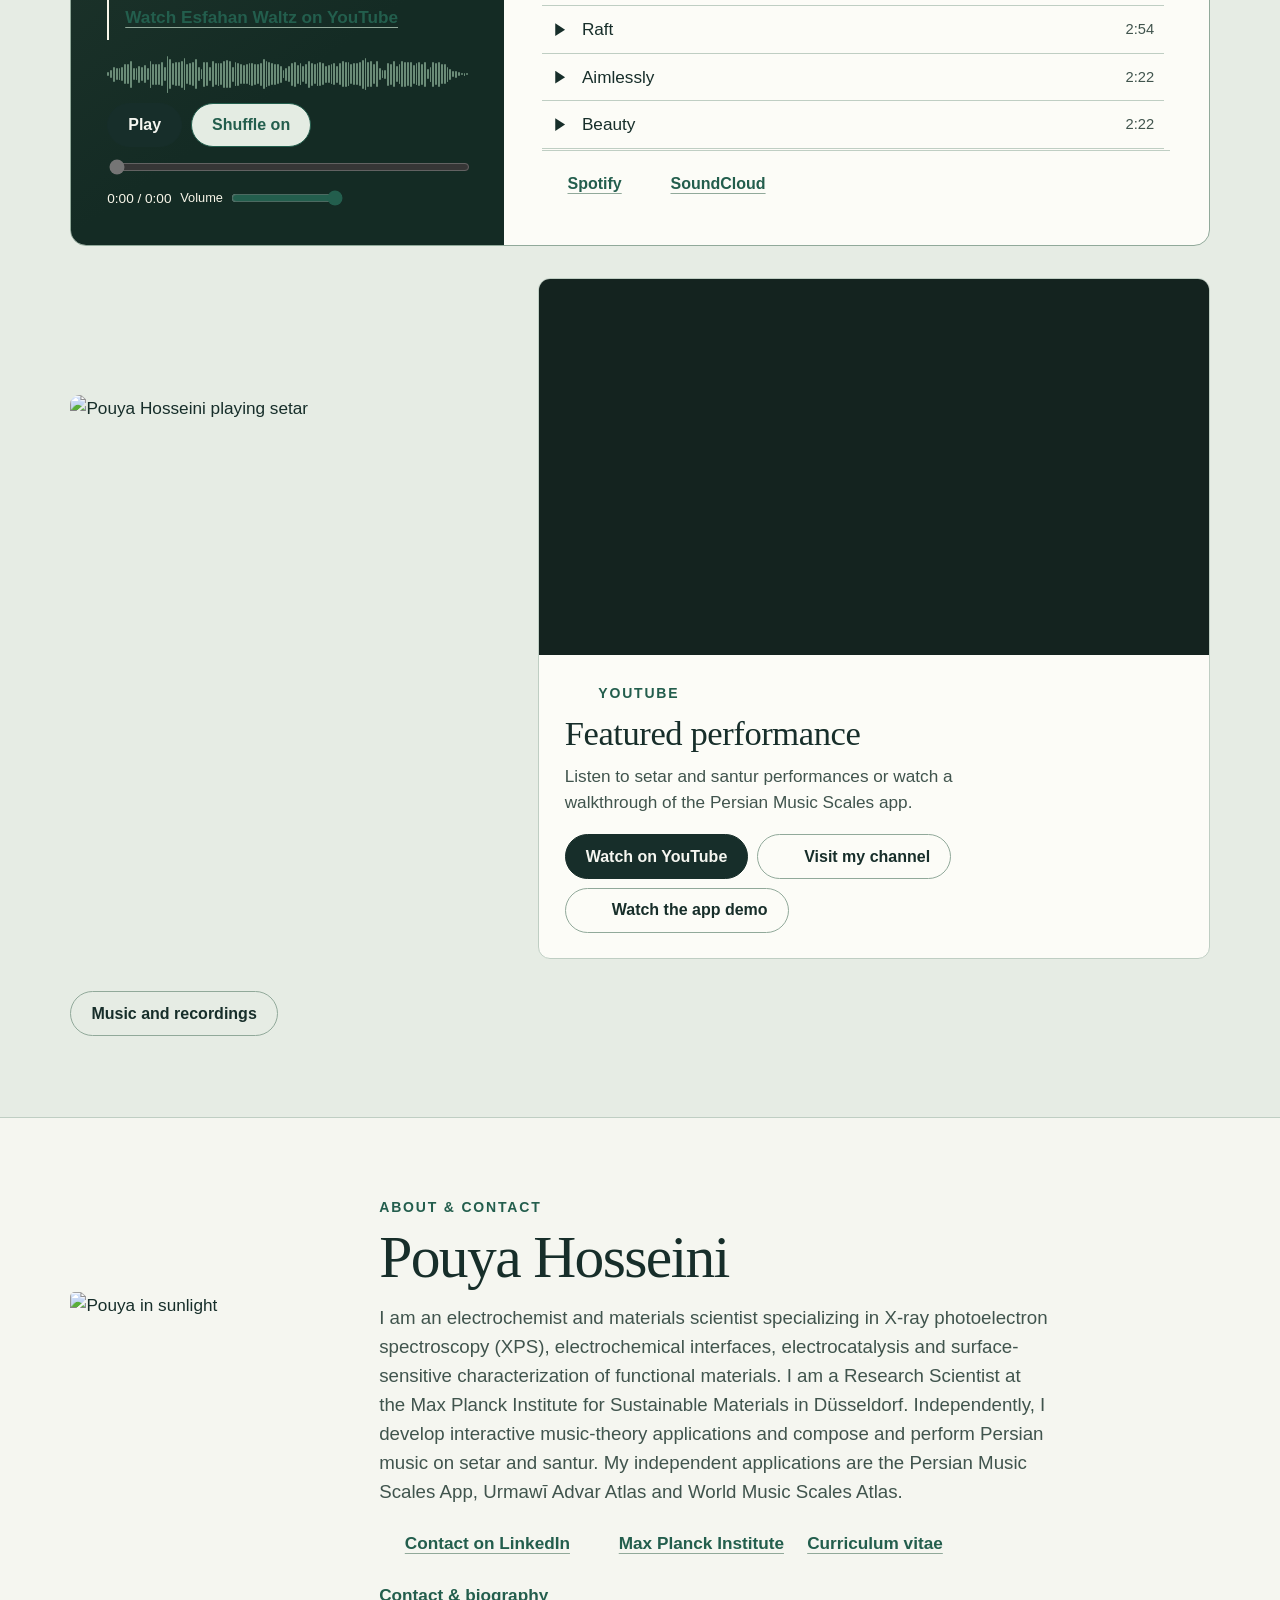
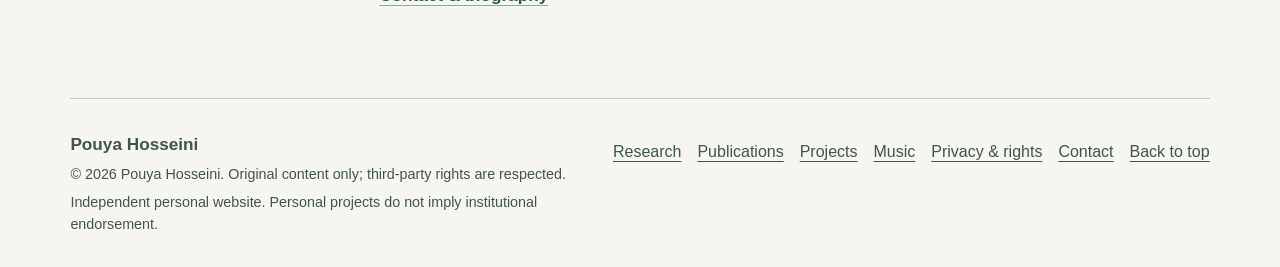
==== commit 449fe13b: "Restore research icons and load corrected responsive card styles" ====
--- a/index.html
+++ b/index.html
@@ -24,7 +24,7 @@
 <meta name="theme-color" content="#162e2b" media="(prefers-color-scheme: light)">
 <meta name="theme-color" content="#0c201e" media="(prefers-color-scheme: dark)">
 <link rel="preload" as="font" type="font/woff2" href="instrument-regular.woff2" crossorigin>
-<link rel="stylesheet" href="style.css?v=20261128-continuous"><link rel="stylesheet" href="revision.css?v=20261128-xps-illustrated">
+<link rel="stylesheet" href="style.css?v=20261128-card-layout"><link rel="stylesheet" href="revision.css?v=20261128-xps-illustrated">
 <script src="site.js?v=20261128-profile" defer></script>
 <script type="application/ld+json">
 {
@@ -487,36 +487,36 @@
 <figure class="catalyst-figure"><a href="cobalt-figure.jpg" id="view-catalyst" aria-label="Enlarge catalyst figure"><img src="cobalt-figure.jpg" width="546" height="209" loading="lazy" alt="Structural models of framework-bound cobalt, cobalt hydroxide and spinel cobalt oxide."></a>
           <figcaption>Cobalt hydroxide particles formed in alkaline solution. After oxygen evolution, microscopy identified spinel cobalt oxide. <small>Figure 5 · <a href="https://doi.org/10.1002/advs.202413555">Hosseini et al., Advanced Science</a> · <a href="https://creativecommons.org/licenses/by/4.0/">CC BY 4.0</a></small></figcaption></figure>    </div>
     <div class="research-grid">
-      <article class="method"><details class="method-disclosure"><summary class="method-link">
-          <span class="method-icon" aria-hidden="true"><svg aria-hidden="true" width="22" height="22" viewbox="0 0 24 24" fill="none" stroke="currentColor" stroke-width="1.7" stroke-linejoin="round" stroke-linecap="round"><span class="method-description"ath d="M13 2 5 13h6l-1 9 9-13h-7z"></path></svg></span>
+      <article class="method"><details class="method-disclosure"><summary class="method-link"><span class="method-summary-content">
+          <span class="method-icon" aria-hidden="true"><svg aria-hidden="true" width="22" height="22" viewBox="0 0 24 24" fill="none" stroke="currentColor" stroke-width="1.7" stroke-linejoin="round" stroke-linecap="round"><path d="M13 2 5 13h6l-1 9 9-13h-7z"></path></svg></span>
           <span class="method-title" role="heading" aria-level="3" id="electrocatalysis-label">Electrocatalysis</span>
           <span class="method-description" id="electrocatalysis-description">I study individual nanoparticles and catalyst ensembles to understand how structure affects electrochemical reactivity.</span>
           <span id="electrocatalysis-action" class="method-action"><span class="when-closed">Related publications</span><span class="when-open">Close publications</span></span>
-        </summary><div class="method-papers"><article class="paper" id="aupd-surface-area" tabindex="-1">
+        </span></summary><div class="method-papers"><article class="paper" id="aupd-surface-area" tabindex="-1">
         <div class="paper-meta"><time>2023</time><p>Journal of The Electrochemical Society</p></div>
         <div class="paper-body"><h3><a href="https://doi.org/10.1149/1945-7111/ad09f8">Validating Electrochemical Active Surface Area Determination of Nanostructured Electrodes: Surface Oxide Reduction on AuPd Nanoparticles</a></h3>
           <p>P. Cignoni, <strong>P. Hosseini</strong>, C. Kaiser, et al.</p></div>
         <a href="https://doi.org/10.1149/1945-7111/ad09f8" class="paper-doi" aria-label="DOI for Validating Electrochemical Active Surface Area Determination of Nanostructured Electrodes: Surface Oxide Reduction on AuPd Nanoparticles"><span class="service-icon brand-doi" aria-hidden="true"></span></a>
       </article>
 <article class="paper"><div class="paper-meta"><time>2026</time><p>Journal of the American Chemical Society</p></div><div class="paper-body"><h3><a href="https://doi.org/10.1021/jacs.6c09277">Embracing Phase Transitions to Rationalize the High Oxygen Evolution Reaction Activity of Nickel Selenides in Alkaline Electrolytes</a></h3><p>F. Hiege, C.-W. Chang, O. Trost, <strong>P. Hosseini</strong>, et al.</p></div></article></div></details></article>
-<article class="method"><details class="method-disclosure"><summary class="method-link">
-          <span class="method-icon" aria-hidden="true"><svg aria-hidden="true" width="22" height="22" viewbox="0 0 24 24" fill="none" stroke="currentColor" stroke-width="1.7" stroke-linejoin="round" stroke-linecap="round"><span class="method-description"ath d="M2 17h4l3-11 3 14 3-10 2 7h5"></path></svg></span>
+<article class="method"><details class="method-disclosure"><summary class="method-link"><span class="method-summary-content">
+          <span class="method-icon" aria-hidden="true"><svg aria-hidden="true" width="22" height="22" viewBox="0 0 24 24" fill="none" stroke="currentColor" stroke-width="1.7" stroke-linejoin="round" stroke-linecap="round"><path d="M2 17h4l3-11 3 14 3-10 2 7h5"></path></svg></span>
           <span class="method-title" role="heading" aria-level="3" id="operando-label">Operando spectroscopy</span>
           <span class="method-description" id="operando-description">I use infrared methods such as ATR-SEIRAS and PM-IRRAS to probe species and processes at electrode surfaces during reactions.</span>
           <span id="operando-action" class="method-action"><span class="when-closed">Related publications</span><span class="when-open">Close publications</span></span>
-        </summary><div class="method-papers"><article class="paper" id="cobalt-active-species" tabindex="-1">
+        </span></summary><div class="method-papers"><article class="paper" id="cobalt-active-species" tabindex="-1">
         <div class="paper-meta"><span class="eyebrow">Research spotlight</span><time>2025</time><p>Advanced Science</p></div>
         <div class="paper-body"><h3><a href="https://doi.org/10.1002/advs.202413555">Shedding Light on the Active Species in a Cobalt-Based Covalent Organic Framework for the Electrochemical Oxygen Evolution Reaction</a></h3>
           <p><strong>P. Hosseini</strong>, A. Rodríguez-Camargo, Y. Jiang, S. Zhang, C. Scheu, L. Yao, B. V. Lotsch, K. Tschulik</p><p>Our cobalt framework kept producing oxygen even as its structure changed. The study identified cobalt hydroxide formation in alkaline solution and spinel cobalt oxide after oxygen evolution. The porous framework helped keep those particles apart.</p><p><a class="text-link" href="https://news.rub.de/english/press-releases/2024-11-26-electrochemistry-how-catalysts-secretly-lose-their-stability">Read the Bochum research story</a></p>
           </div>
         <a href="https://doi.org/10.1002/advs.202413555" class="paper-doi" aria-label="DOI for Shedding Light on the Active Species in a Cobalt-Based Covalent Organic Framework for the Electrochemical Oxygen Evolution Reaction"><span class="service-icon brand-doi" aria-hidden="true"></span></a>
       </article></div></details></article>
-<article class="method"><details class="method-disclosure"><summary class="method-link">
-          <span class="method-icon" aria-hidden="true"><svg aria-hidden="true" width="22" height="22" viewbox="0 0 24 24" fill="none" stroke="currentColor" stroke-width="1.7" stroke-linejoin="round" stroke-linecap="round"><span class="method-description"ath d="M2 8l10-5 10 5-10 5z M2 12l10 5 10-5 M2 16l10 5 10-5"></path></svg></span>
+<article class="method"><details class="method-disclosure"><summary class="method-link"><span class="method-summary-content">
+          <span class="method-icon" aria-hidden="true"><svg aria-hidden="true" width="22" height="22" viewBox="0 0 24 24" fill="none" stroke="currentColor" stroke-width="1.7" stroke-linejoin="round" stroke-linecap="round"><path d="M2 8l10-5 10 5-10 5z M2 12l10 5 10-5 M2 16l10 5 10-5"></path></svg></span>
           <span class="method-title" role="heading" aria-level="3" id="surface-characterization-label">Surface characterization</span>
           <span class="method-description" id="surface-characterization-description">My hands-on XPS experience since 2016 spans instrumentation, advanced spectral interpretation, reproducible analysis and researcher training.</span>
           <span id="surface-characterization-action" class="method-action"><span class="when-closed">Related publications</span><span class="when-open">Close publications</span></span>
-        </summary><div class="method-papers"><article class="paper" id="spinel-surfaces" tabindex="-1">
+        </span></summary><div class="method-papers"><article class="paper" id="spinel-surfaces" tabindex="-1">
         <div class="paper-meta"><time>2025</time><p>Nature Communications</p></div>
         <div class="paper-body"><h3><a href="https://doi.org/10.1038/s41467-025-65626-x">Atomic-scale insights into surface reconstruction and transformation in Co-Cr spinel oxides during the oxygen evolution reaction</a></h3>
           <p>B. He, <strong>P. Hosseini</strong>, T. Priamushko, et al.</p></div>
--- a/style.css
+++ b/style.css
@@ -470,3 +470,51 @@
   .world-atlas-feature { grid-template-columns: 1fr; }
   .world-atlas-feature .world-atlas-emblem { width: 4.75rem; }
 }
+
+/* Inline research disclosures and persistent recording controls. */
+.research-grid{align-items:start}
+.method-disclosure{width:100%;min-width:0}
+.research-grid > .method{display:block;min-width:0}
+.method-disclosure > summary.method-link{display:block;box-sizing:border-box;width:100%;height:auto;min-height:0;cursor:pointer;list-style:none}
+.method-disclosure > summary.method-link::marker{content:""}
+.method-summary-content{display:flex;flex-direction:column;align-items:flex-start;gap:.55rem;width:100%;min-width:0;min-height:13rem}
+.method-summary-content > .method-icon{flex:none}
+.method-summary-content > .method-title,.method-summary-content > .method-description{width:100%;min-width:0;max-width:none;overflow-wrap:break-word}
+.method-summary-content > .method-title{margin:.35rem 0 0}
+.method-summary-content > .method-action{margin-top:auto;padding-top:.7rem;max-width:100%;min-height:44px}
+.method-summary-content > .method-action::after{flex:none}
+.method-disclosure:not([open]) > .method-papers{display:none}
+@media(min-width:46.01rem) and (max-width:58rem){.research-grid{grid-template-columns:repeat(3,minmax(0,1fr))}.method-summary-content{min-height:17rem}.method-disclosure > summary.method-link{padding:1rem}}
+
+.method-disclosure summary::-webkit-details-marker,.xps-inline summary::-webkit-details-marker{display:none}
+.method-title{display:block;font:400 clamp(1.65rem,2.4vw,2rem)/1.12 var(--serif);margin:1rem 0 .55rem}
+.method-description{display:block;color:var(--body);line-height:1.55}
+.method-action{display:flex;align-items:center;gap:.45rem}
+.method-action::after,.xps-inline summary::after{content:"";width:.55em;height:.55em;border-right:2px solid currentColor;border-bottom:2px solid currentColor;transform:rotate(45deg);margin:0 .2em .25em}
+.method-disclosure[open] .method-action::after,.xps-inline[open] summary::after{transform:rotate(225deg);margin-bottom:-.2em}
+.method-disclosure[open] .method-link{border-radius:.14rem .14rem 0 0}
+.method-disclosure:not([open]) .when-open,.method-disclosure[open] .when-closed,.xps-inline:not([open]) .when-open,.xps-inline[open] .when-closed{display:none}
+.method-papers{padding:.3rem 1rem 1rem;border:1px solid var(--rule);border-top:0;border-radius:0 0 var(--radius) var(--radius);background:var(--panel);overflow-wrap:anywhere}
+.method-papers .paper{display:block;padding:1rem 0;border-bottom:1px solid var(--rule);min-width:0}
+.method-papers .paper:last-child{border-bottom:0}
+.method-papers .paper-meta{display:flex;flex-wrap:wrap;gap:.3rem .6rem;align-items:baseline;margin-bottom:.5rem}
+.method-papers .paper-meta p{margin:0}
+.method-papers .paper-body h3{font-size:1.2rem;line-height:1.35;margin:.35rem 0}
+.method-papers .paper-body p{font-size:.92rem;margin:.5rem 0}
+.method-papers .paper-doi{display:inline-flex;margin-top:.35rem}
+.xps-inline{margin-top:.75rem}
+.xps-inline summary{cursor:pointer;list-style:none;display:inline-flex;align-items:center;gap:.55rem}
+.xps-inline ul{padding-left:1.2rem;margin:.8rem 0;line-height:1.6}
+.recording-controls{display:flex;flex-direction:column;gap:.65rem;width:100%;min-width:0}
+.recording-control-row{display:flex;align-items:center;flex-wrap:wrap;gap:.55rem}
+.recording-controls button{min-height:44px}
+.recording-controls input[type=range]{accent-color:var(--accent);min-width:0;width:100%;cursor:pointer}
+.recording-time{font-variant-numeric:tabular-nums;font-size:.85rem}
+.recording-volume{display:flex;align-items:center;gap:.4rem;font-size:.8rem;flex:1;min-width:7rem}
+.recording-volume input{max-width:7rem}
+.shuffle-toggle[aria-pressed=true]{background:var(--tint);border-color:var(--accent);color:var(--accent)}
+.mini-player .mini-shuffle{width:auto;min-width:44px;padding:0 .6rem;border-radius:.5rem;font-size:.8rem}
+.mini-player .mini-shuffle[aria-pressed=false]{opacity:.65}
+.mini-player a{min-width:0;overflow-wrap:anywhere}
+@media(max-width:46rem){.method-summary-content{display:flex;min-height:0;gap:.45rem}.method-summary-content > .method-title{font-size:1.6rem;margin:.25rem 0 0}.method-summary-content > .method-action{margin-top:0;padding-top:.25rem}.method-papers{padding-inline:.85rem}.mini-player{gap:.4rem}}
+@media(max-width:28rem){.mini-player .mini-shuffle{padding:0 .35rem;min-width:40px}.mini-player img{width:36px;height:36px}}
